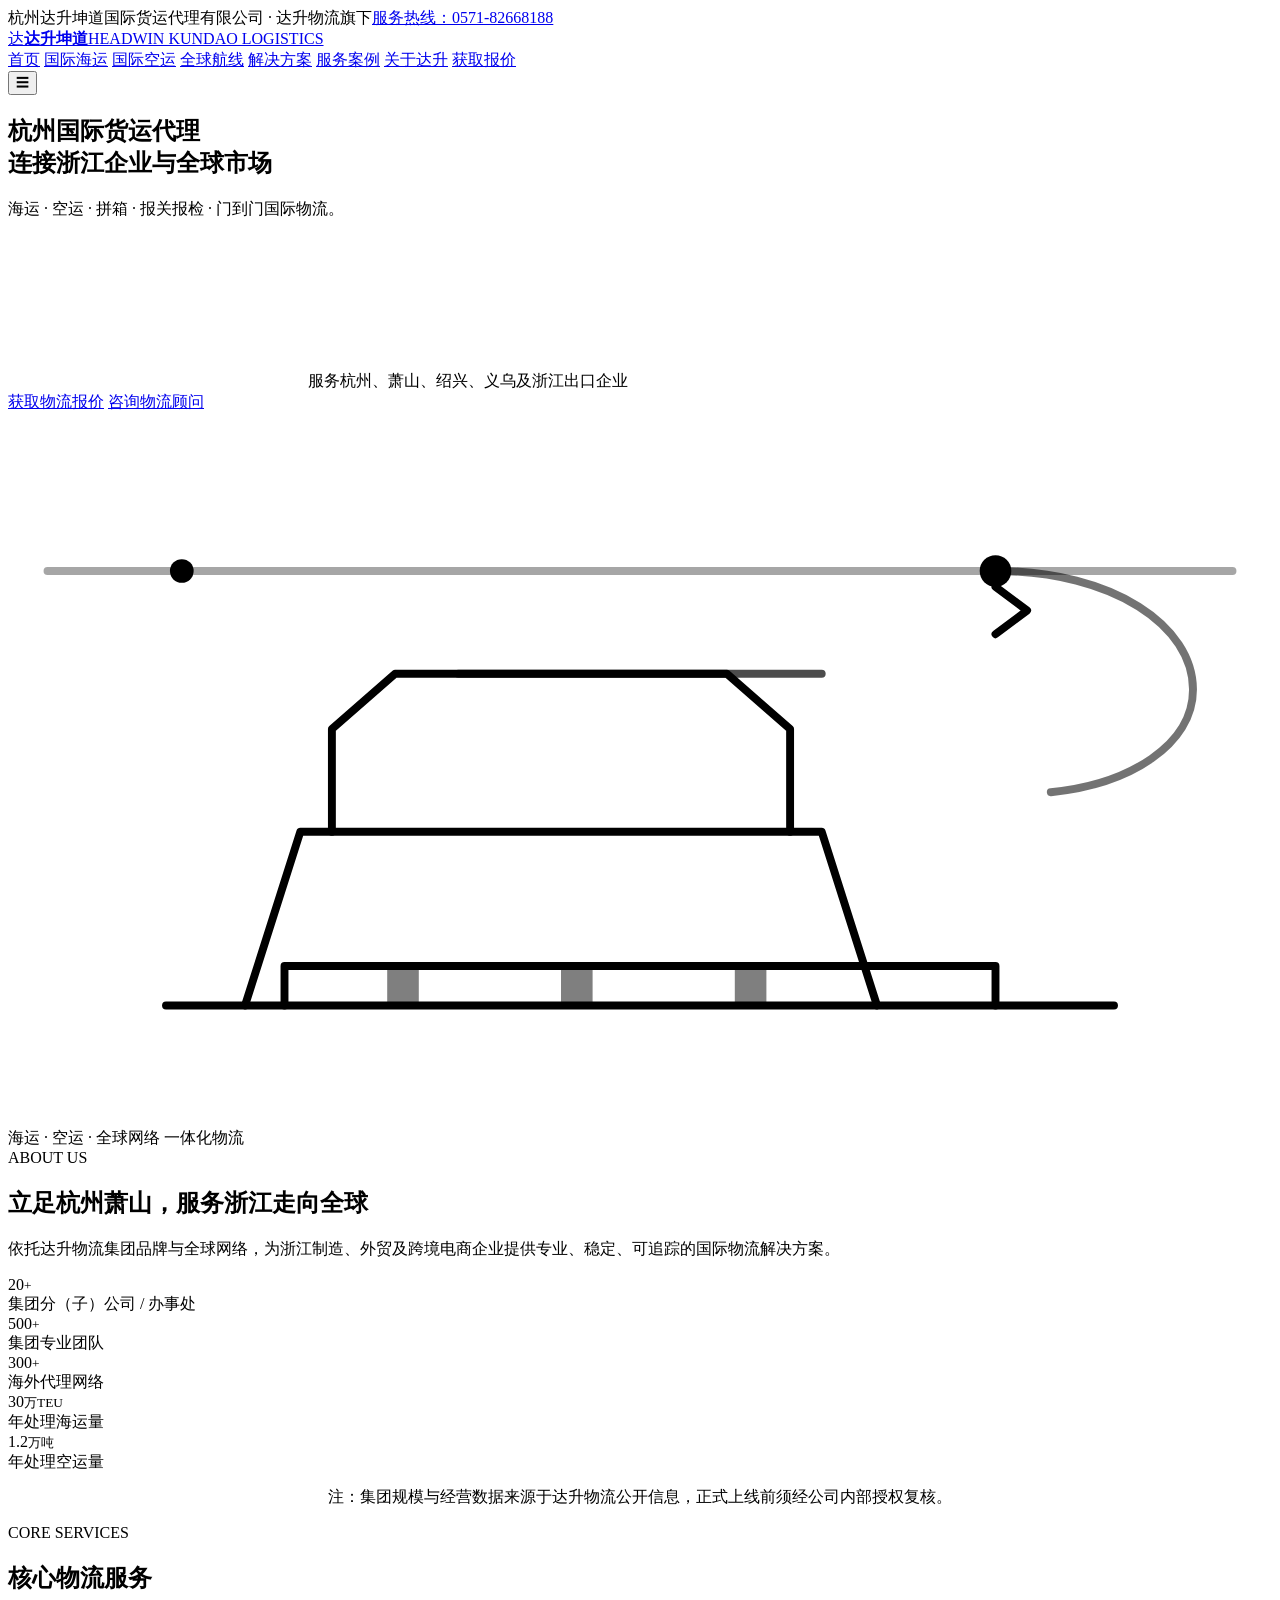
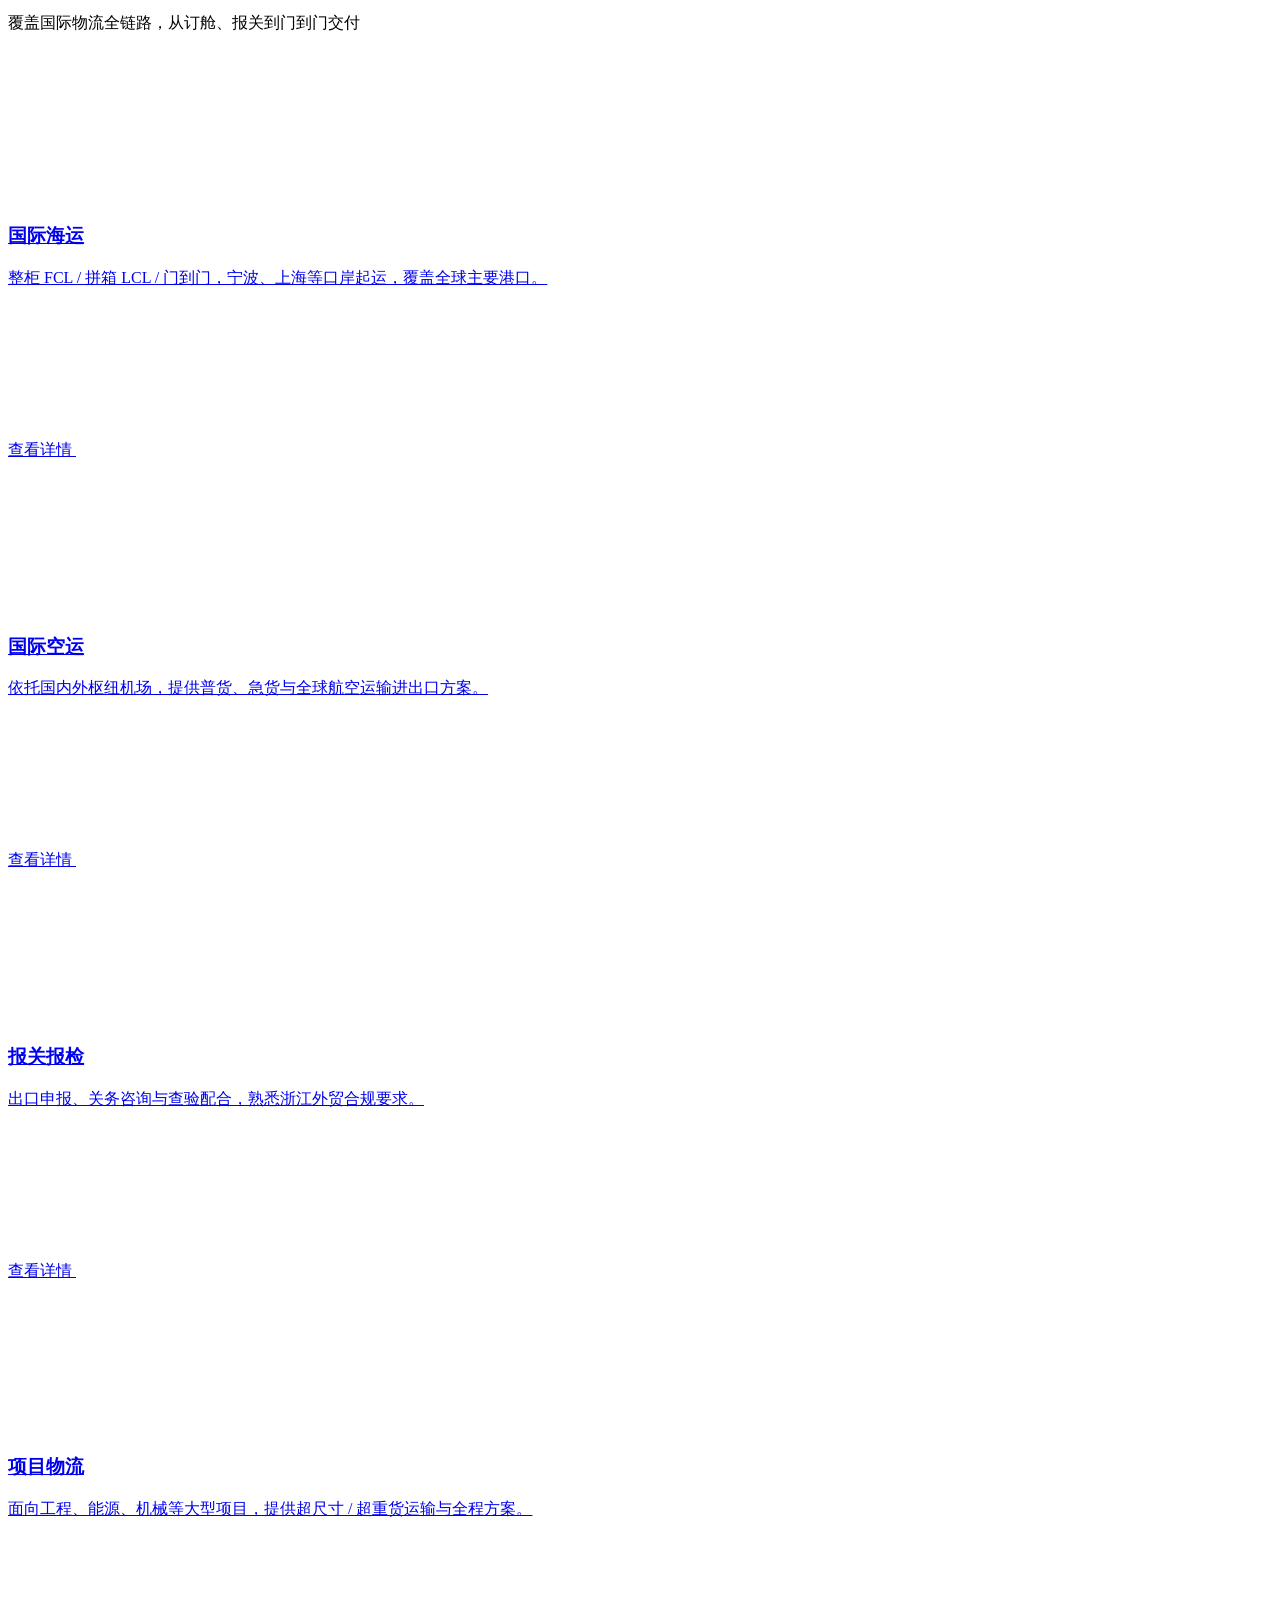
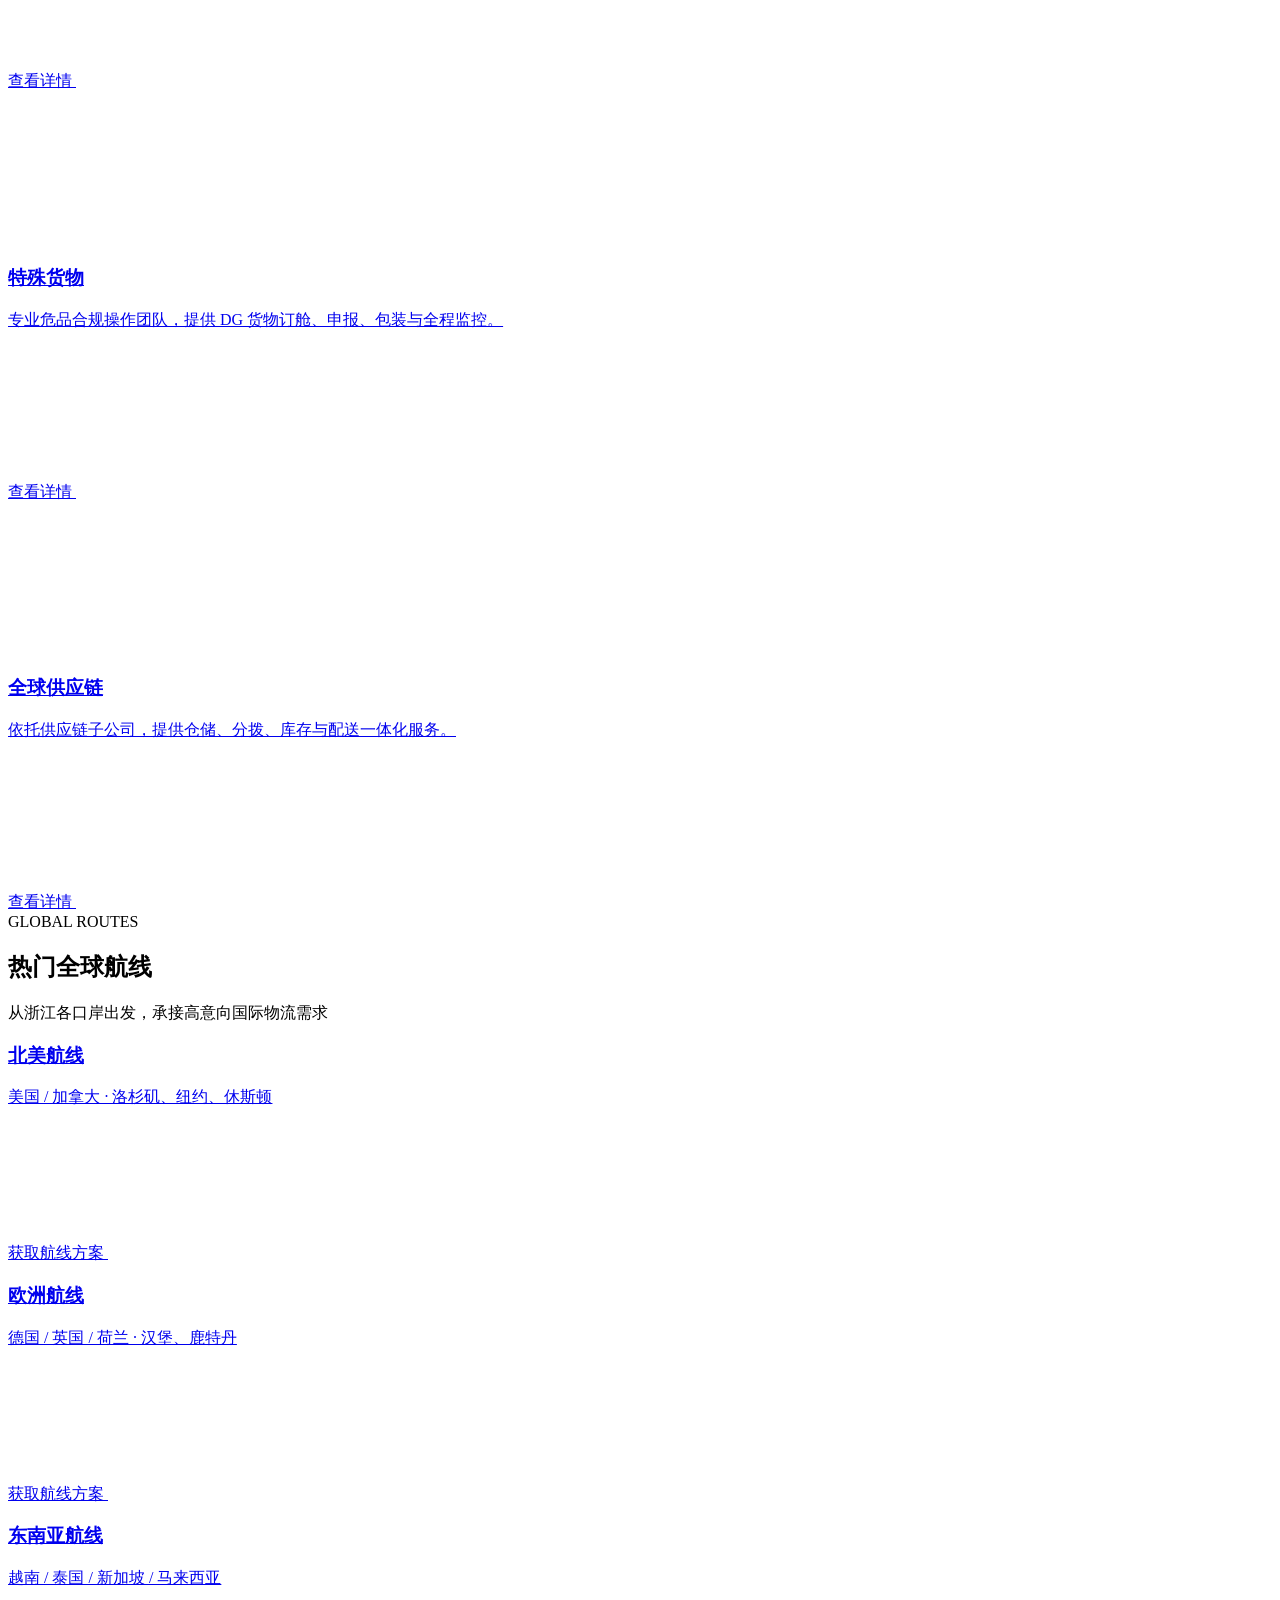
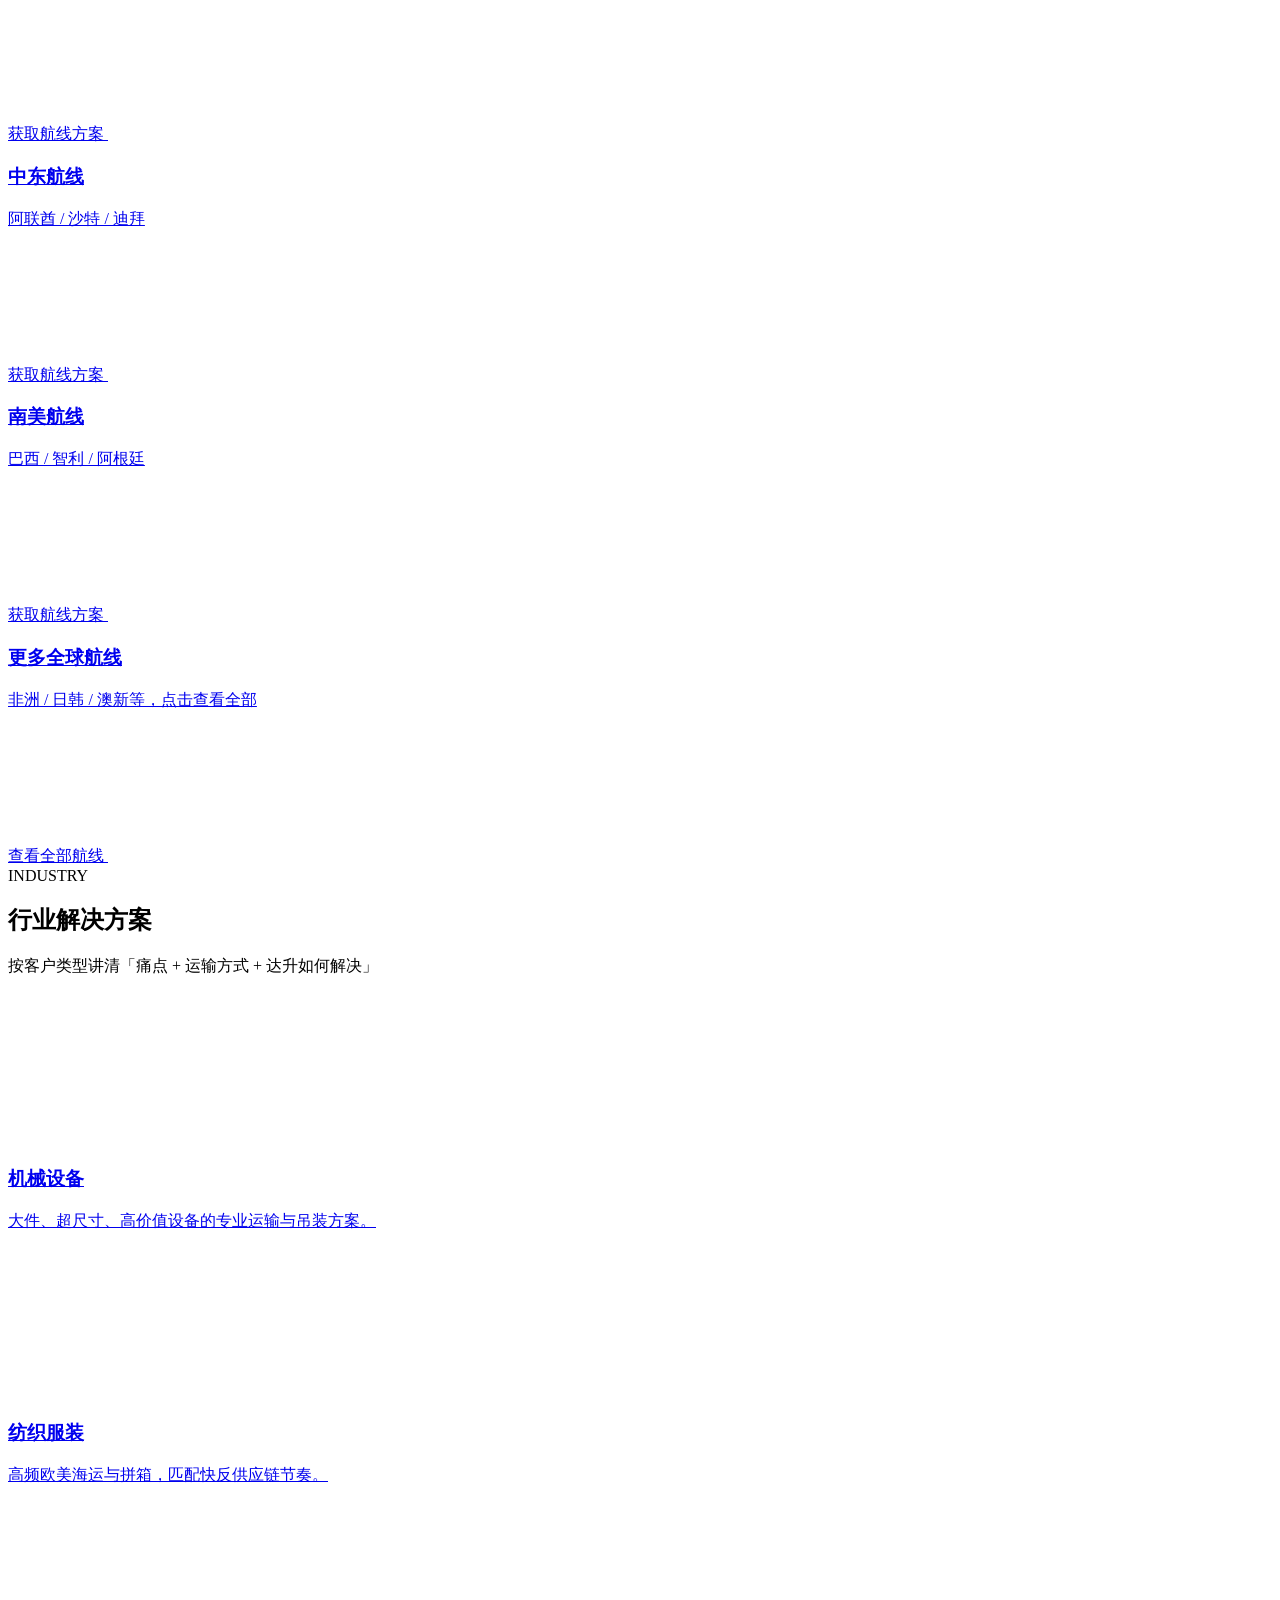
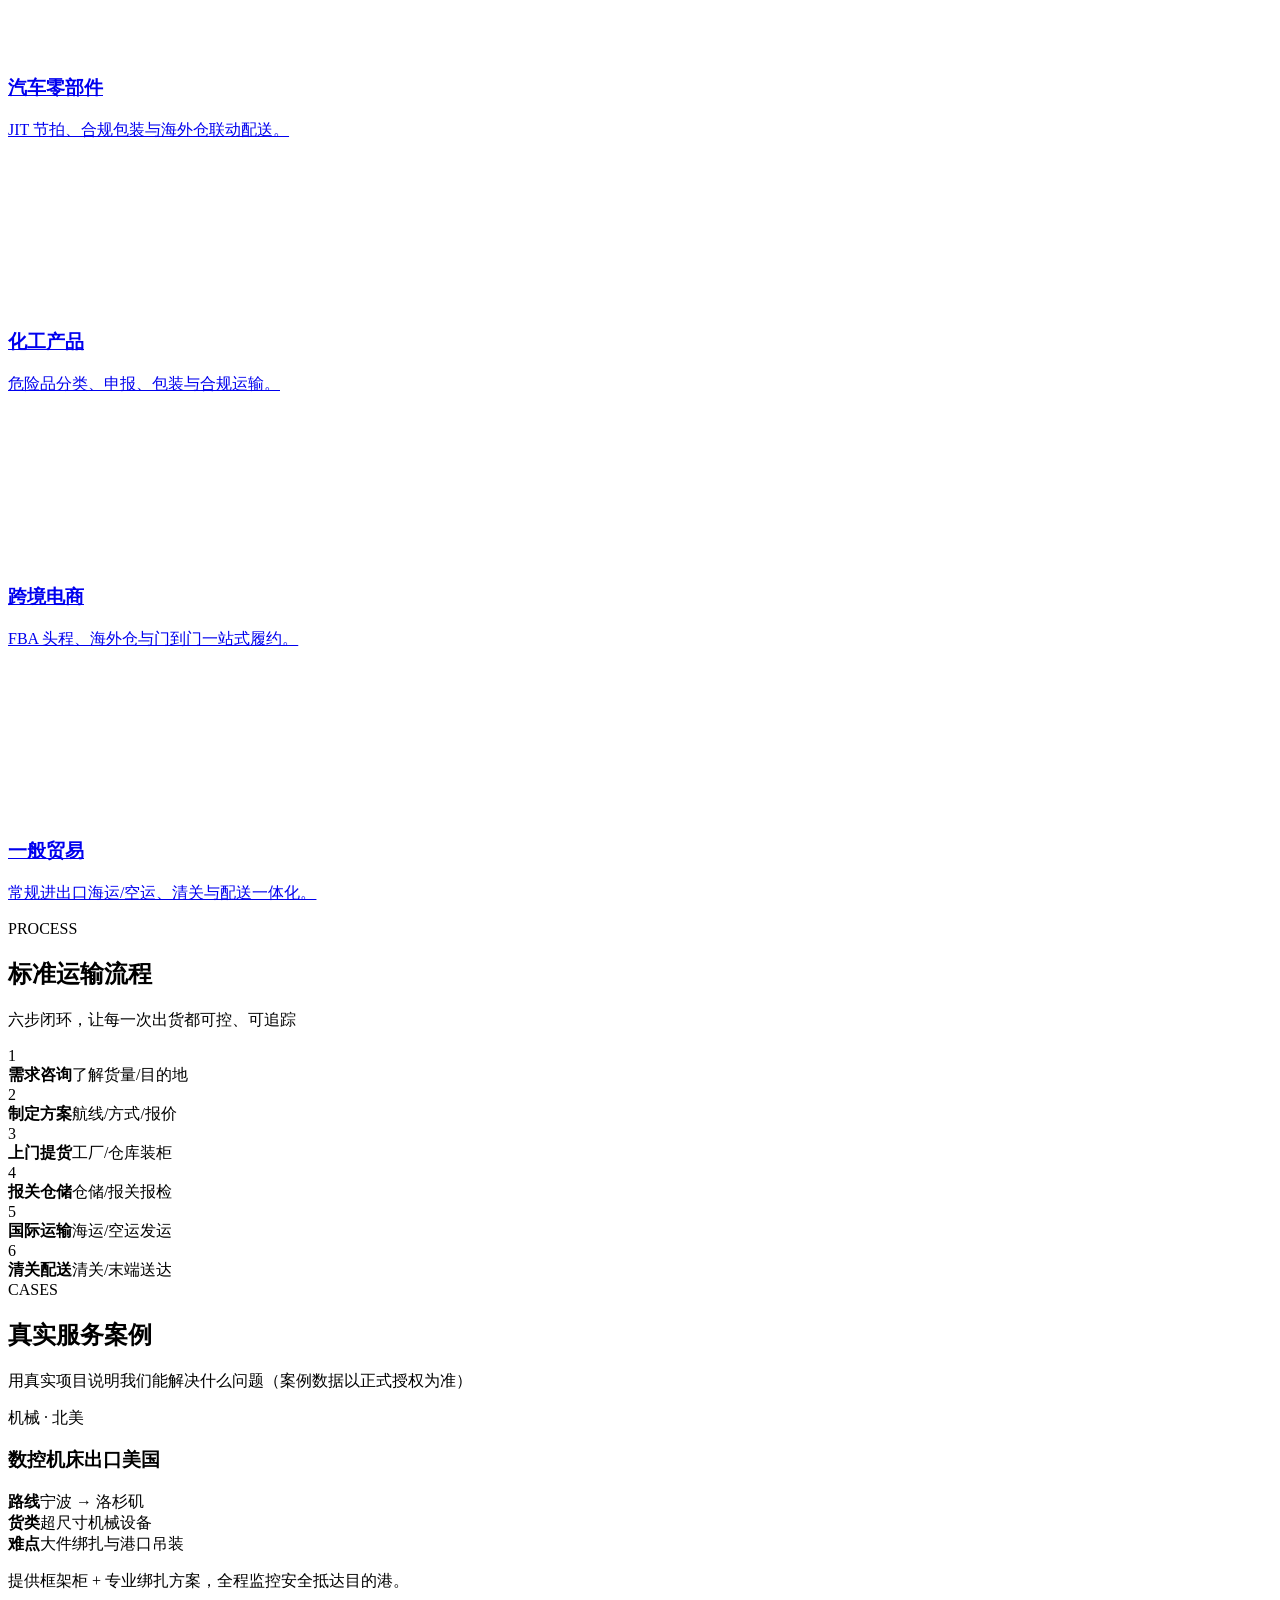
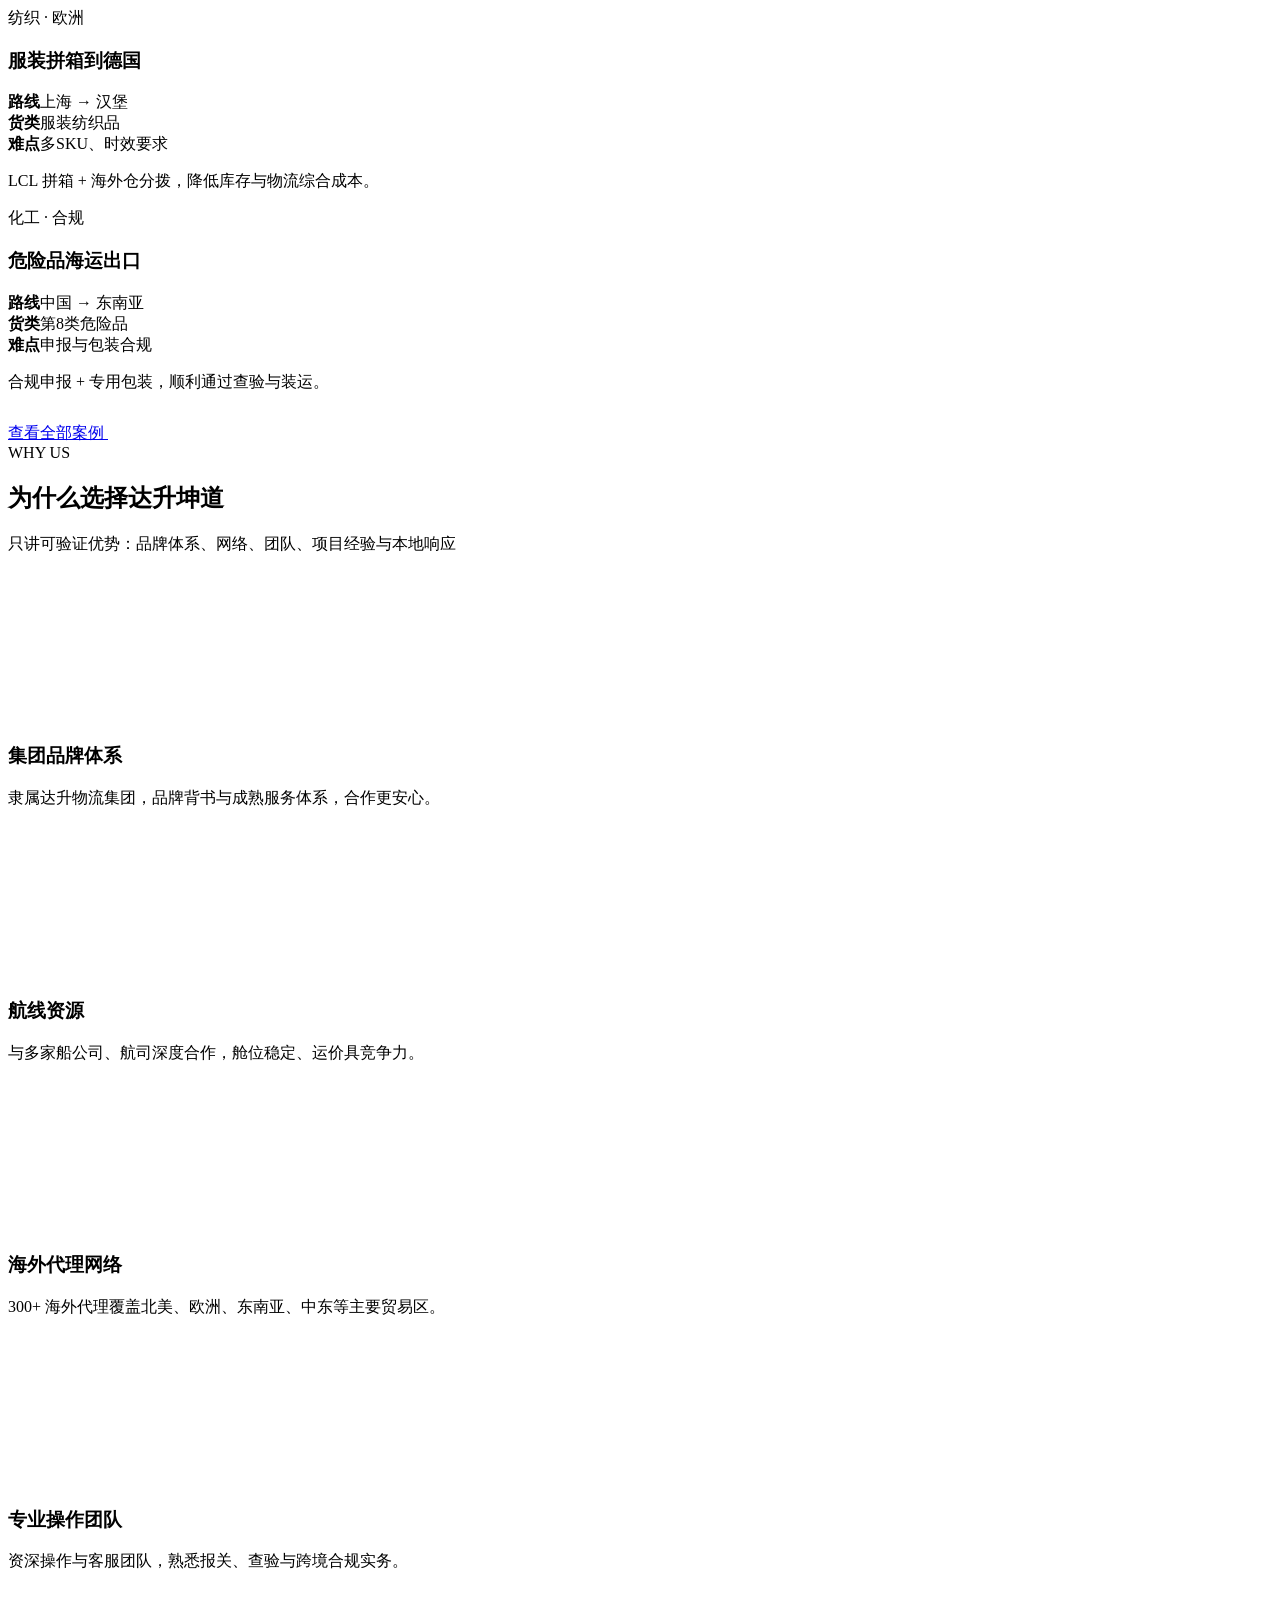
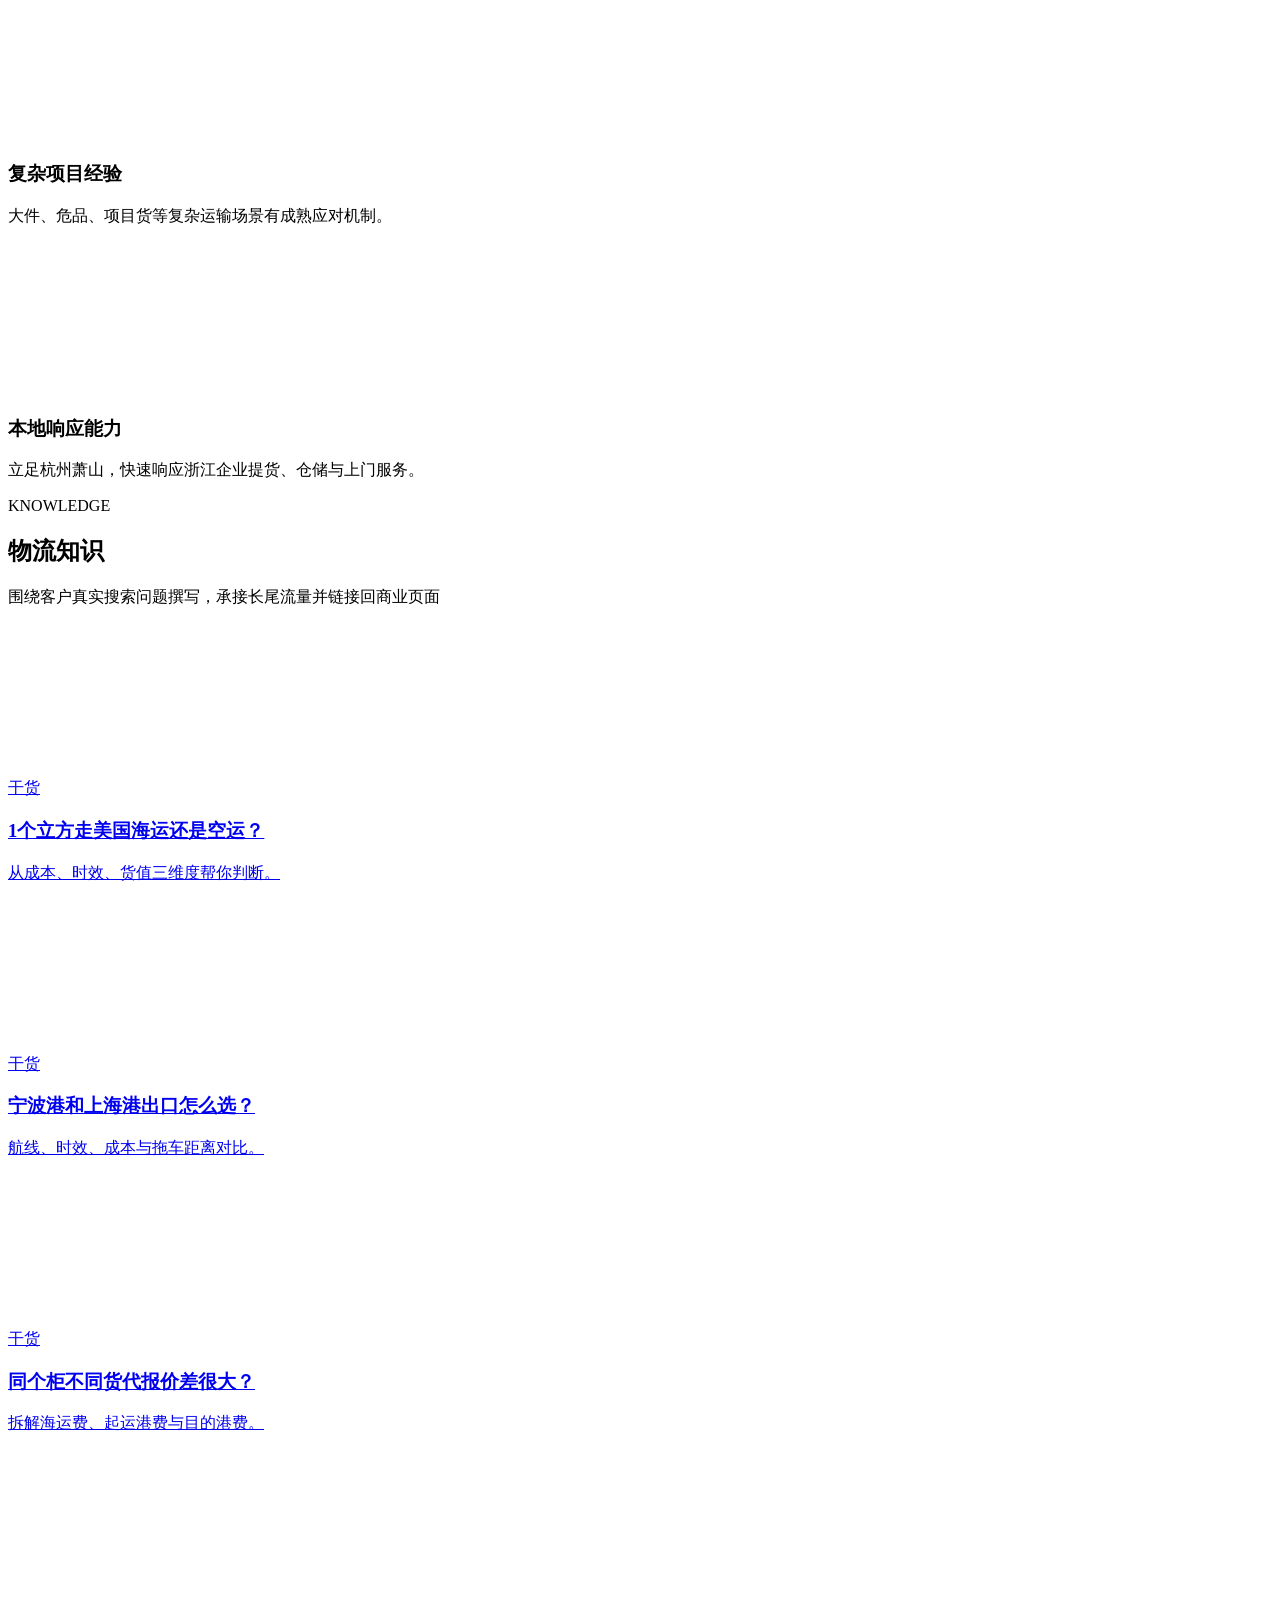
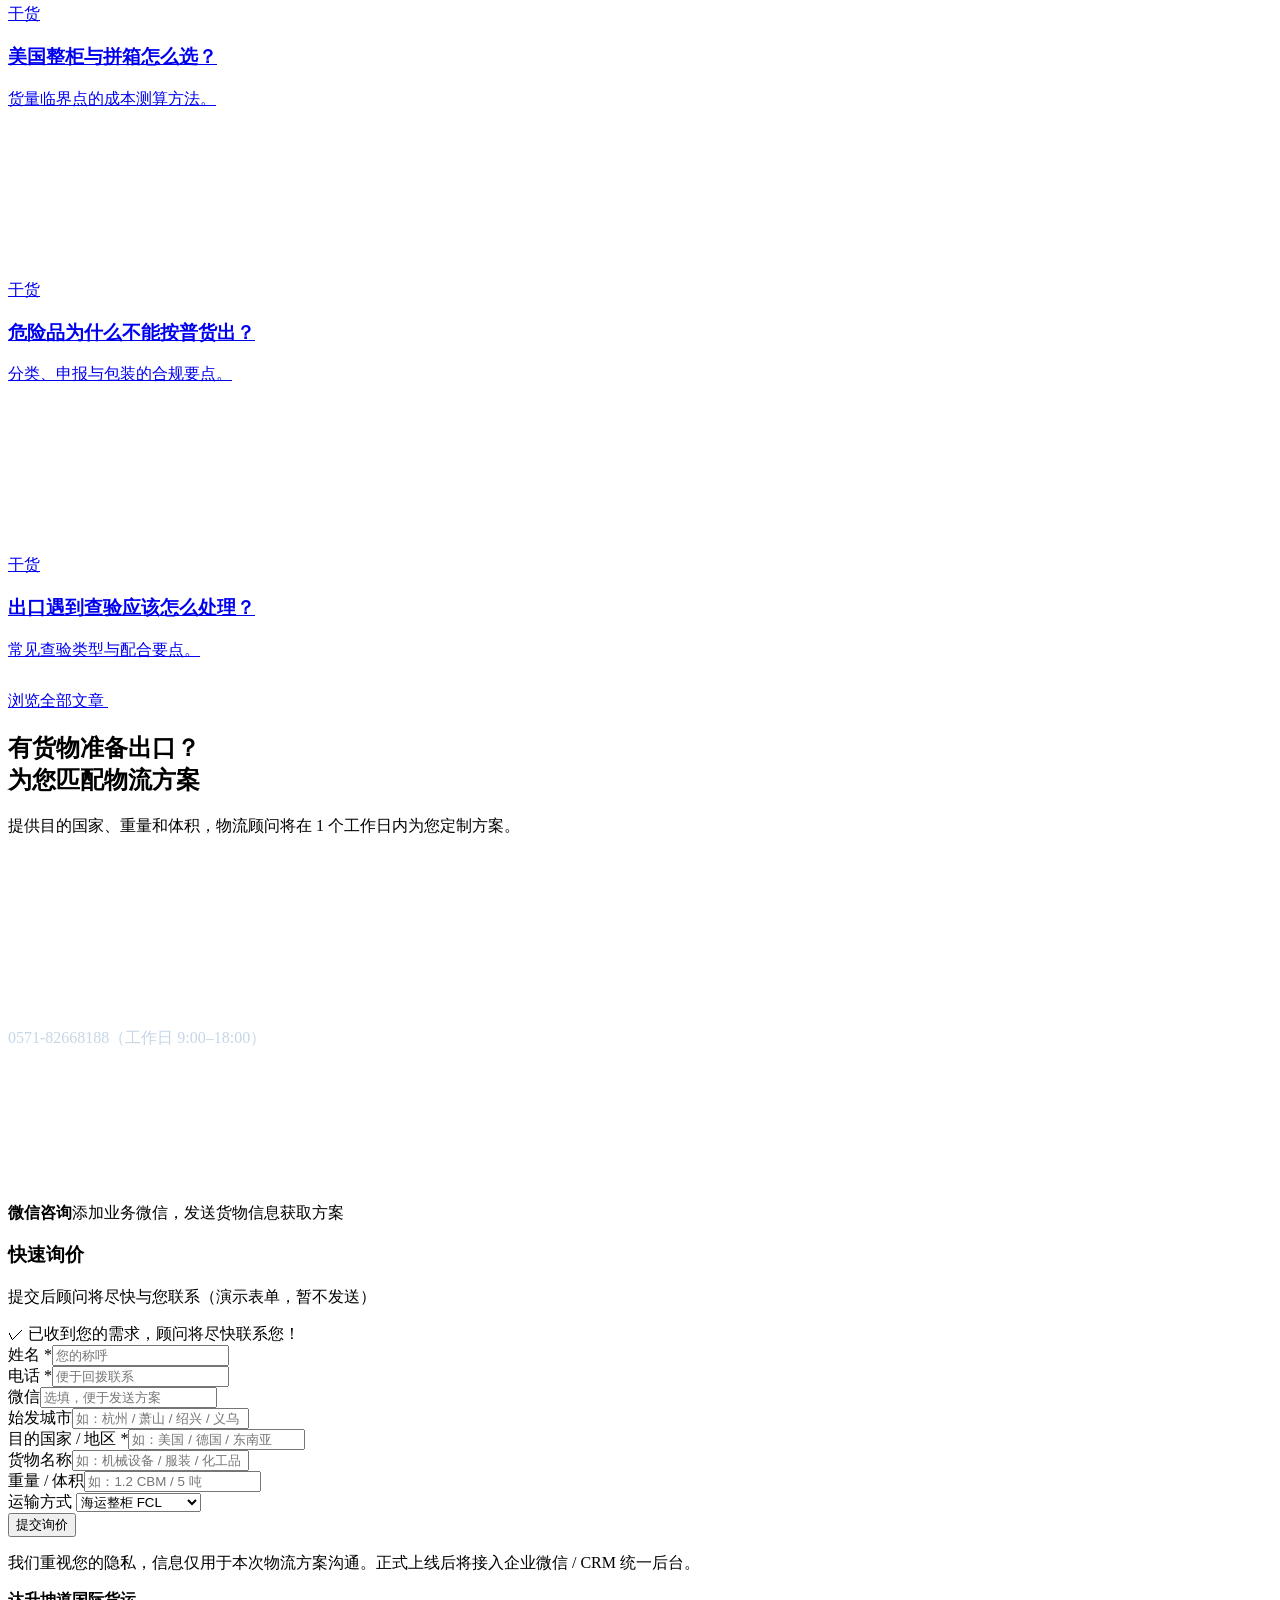
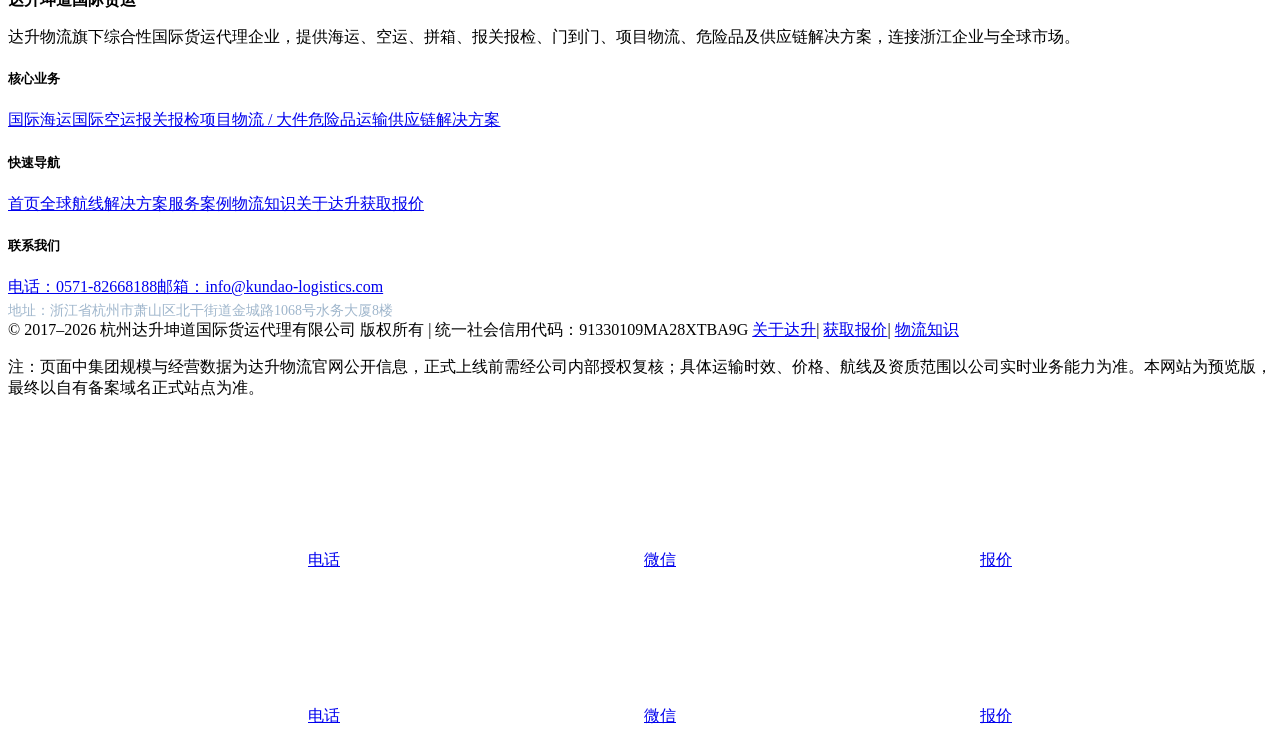
==== index.html @ 9d9f37cf "部署达升坤道国际货运官网静态站点 (/index.html)" ====
<!DOCTYPE html>
<html lang="zh-CN">
<head>
<meta charset="UTF-8">
<meta name="viewport" content="width=device-width, initial-scale=1.0">
<title>杭州国际货运代理 | 达升坤道 · 海运/空运/拼箱/报关/门到门</title>
<meta name="description" content="杭州达升坤道国际货运代理有限公司（达升物流旗下）提供国际海运、国际空运、拼箱、报关报检、门到门、项目物流、危险品及全球供应链解决方案，立足杭州萧山，服务浙江制造、外贸与跨境电商企业连接全球市场。">
<meta name="keywords" content="杭州国际货运代理,杭州国际海运,杭州国际空运,萧山货代,绍兴国际物流,义乌货代,杭州海运拼箱,杭州到美国海运,杭州门到门国际物流,杭州报关报检">
<meta name="author" content="杭州达升坤道国际货运代理有限公司">
<link rel="canonical" href="https://tydianshang.github.io/daskundao-website/">
<meta property="og:title" content="杭州国际货运代理 | 达升坤道 · 连接浙江企业与全球市场">
<meta property="og:type" content="website">
<meta property="og:url" content="https://tydianshang.github.io/daskundao-website/">
<meta property="og:description" content="国际海运、空运、拼箱、报关报检、门到门、项目物流与危险品运输等一站式国际物流解决方案。">
<link rel="stylesheet" href="css/style.css">
<script type="application/ld+json">
{
  "@context":"https://schema.org",
  "@type":"Organization",
  "name":"杭州达升坤道国际货运代理有限公司",
  "alternateName":"Headwin Kundao Logistics (Hangzhou) Co., Ltd.",
  "url":"https://tydianshang.github.io/daskundao-website/",
  "address":{"@type":"PostalAddress","streetAddress":"浙江省杭州市萧山区北干街道金城路1068号水务大厦8楼","addressLocality":"杭州","addressRegion":"浙江省","addressCountry":"CN"},
  "foundingDate":"2017-09-08",
  "taxID":"91330109MA28XTBA9G",
  "telephone":"+86-571-82668188",
  "contactPoint":{"@type":"ContactPoint","telephone":"+86-571-82668188","contactType":"sales","areaServed":"CN"}
}
</script>
</head>
<body>

<div class="topbar"><div class="container"><span>杭州达升坤道国际货运代理有限公司 · 达升物流旗下</span><span><a href="tel:0571-82668188">服务热线：0571-82668188</a></span></div></div>

<header class="nav">
  <div class="container">
    <a class="logo" href="index.html"><span class="mark">达</span><span class="txt"><b>达升坤道</b><span>HEADWIN KUNDAO LOGISTICS</span></span></a>
    <nav class="menu" id="menu">
      <a href="index.html" class="active">首页</a>
      <a href="sea.html">国际海运</a>
      <a href="air.html">国际空运</a>
      <a href="routes.html">全球航线</a>
      <a href="industries.html">解决方案</a>
      <a href="cases.html">服务案例</a>
      <a href="about.html">关于达升</a>
      <a href="contact.html" class="btn btn-primary">获取报价</a>
    </nav>
    <button class="nav-toggle" id="navToggle" aria-label="菜单">☰</button>
  </div>
</header>

<!-- 02 Hero -->
<section class="hero">
  <div class="container">
    <div>
      <h1>杭州国际货运代理<br><span class="hl">连接浙江企业与全球市场</span></h1>
      <p class="sub">海运 · 空运 · 拼箱 · 报关报检 · 门到门国际物流。</p>
      <div class="region"><svg class="ico"><use href="assets/icons.svg#ic-location"></use></svg>服务杭州、萧山、绍兴、义乌及浙江出口企业</div>
      <div class="cta">
        <a href="contact.html" class="btn btn-primary">获取物流报价</a>
        <a href="contact.html" class="btn btn-ghost-w">咨询物流顾问</a>
      </div>
    </div>
    <div class="hero-art" aria-hidden="true">
      <svg viewBox="0 0 320 180" fill="none" stroke="currentColor" stroke-width="2" stroke-linecap="round" stroke-linejoin="round">
        <path d="M10 40h300" opacity=".35"/>
        <path d="M40 150h240" />
        <path d="M60 150l14-44h132l14 44" />
        <path d="M82 106v-26l16-14h84l16 14v26" />
        <path d="M114 66h92" opacity=".7"/>
        <path d="M70 150v-10h180v10" />
        <path d="M96 140h8v10h-8z M140 140h8v10h-8z M184 140h8v10h-8z" fill="currentColor" stroke="none" opacity=".5"/>
        <path d="M250 40c30 0 50 14 50 30 0 14-16 24-36 26" opacity=".55"/>
        <path d="M250 44l8 6 -8 6" />
        <circle cx="44" cy="40" r="3" fill="currentColor" stroke="none"/>
        <circle cx="250" cy="40" r="4" fill="currentColor" stroke="none"/>
      </svg>
      <div class="cap">海运 · 空运 · 全球网络 一体化物流</div>
    </div>
  </div>
</section>

<!-- 03 企业实力 -->
<section>
  <div class="container">
    <div class="sec-head"><span class="tag">ABOUT US</span><h2>立足杭州萧山，服务浙江走向全球</h2><p>依托达升物流集团品牌与全球网络，为浙江制造、外贸及跨境电商企业提供专业、稳定、可追踪的国际物流解决方案。</p></div>
    <div class="stats">
      <div class="item"><div class="num">20<small>+</small></div><div class="lbl">集团分（子）公司 / 办事处</div></div>
      <div class="item"><div class="num">500<small>+</small></div><div class="lbl">集团专业团队</div></div>
      <div class="item"><div class="num">300<small>+</small></div><div class="lbl">海外代理网络</div></div>
      <div class="item"><div class="num">30<small>万TEU</small></div><div class="lbl">年处理海运量</div></div>
      <div class="item"><div class="num">1.2<small>万吨</small></div><div class="lbl">年处理空运量</div></div>
    </div>
    <p class="disclaimer" style="text-align:center;margin-top:14px">注：集团规模与经营数据来源于达升物流公开信息，正式上线前须经公司内部授权复核。</p>
  </div>
</section>

<!-- 04 核心物流服务（6项） -->
<section style="background:var(--c-bg)">
  <div class="container">
    <div class="sec-head"><span class="tag">CORE SERVICES</span><h2>核心物流服务</h2><p>覆盖国际物流全链路，从订舱、报关到门到门交付</p></div>
    <div class="grid cols-3">
      <a class="card" href="sea.html"><div class="ic"><svg class="ico"><use href="assets/icons.svg#ic-ocean"></use></svg></div><h3>国际海运</h3><p>整柜 FCL / 拼箱 LCL / 门到门，宁波、上海等口岸起运，覆盖全球主要港口。</p><span class="more">查看详情 <svg class="ico"><use href="assets/icons.svg#ic-arrow"></use></svg></span></a>
      <a class="card" href="air.html"><div class="ic"><svg class="ico"><use href="assets/icons.svg#ic-air"></use></svg></div><h3>国际空运</h3><p>依托国内外枢纽机场，提供普货、急货与全球航空运输进出口方案。</p><span class="more">查看详情 <svg class="ico"><use href="assets/icons.svg#ic-arrow"></use></svg></span></a>
      <a class="card" href="sea.html#customs"><div class="ic"><svg class="ico"><use href="assets/icons.svg#ic-customs"></use></svg></div><h3>报关报检</h3><p>出口申报、关务咨询与查验配合，熟悉浙江外贸合规要求。</p><span class="more">查看详情 <svg class="ico"><use href="assets/icons.svg#ic-arrow"></use></svg></span></a>
      <a class="card" href="sea.html#project"><div class="ic"><svg class="ico"><use href="assets/icons.svg#ic-project"></use></svg></div><h3>项目物流</h3><p>面向工程、能源、机械等大型项目，提供超尺寸 / 超重货运输与全程方案。</p><span class="more">查看详情 <svg class="ico"><use href="assets/icons.svg#ic-arrow"></use></svg></span></a>
      <a class="card" href="sea.html#dg"><div class="ic"><svg class="ico"><use href="assets/icons.svg#ic-hazard"></use></svg></div><h3>特殊货物</h3><p>专业危品合规操作团队，提供 DG 货物订舱、申报、包装与全程监控。</p><span class="more">查看详情 <svg class="ico"><use href="assets/icons.svg#ic-arrow"></use></svg></span></a>
      <a class="card" href="about.html#supply"><div class="ic"><svg class="ico"><use href="assets/icons.svg#ic-supply"></use></svg></div><h3>全球供应链</h3><p>依托供应链子公司，提供仓储、分拨、库存与配送一体化服务。</p><span class="more">查看详情 <svg class="ico"><use href="assets/icons.svg#ic-arrow"></use></svg></span></a>
    </div>
  </div>
</section>

<!-- 05 热门航线 -->
<section>
  <div class="container">
    <div class="sec-head"><span class="tag">GLOBAL ROUTES</span><h2>热门全球航线</h2><p>从浙江各口岸出发，承接高意向国际物流需求</p></div>
    <div class="grid cols-3">
      <a class="route-card" href="routes.html#na"><h3>北美航线</h3><div class="meta">美国 / 加拿大 · 洛杉矶、纽约、休斯顿</div><span class="more">获取航线方案 <svg class="ico"><use href="assets/icons.svg#ic-arrow"></use></svg></span></a>
      <a class="route-card" href="routes.html#eu"><h3>欧洲航线</h3><div class="meta">德国 / 英国 / 荷兰 · 汉堡、鹿特丹</div><span class="more">获取航线方案 <svg class="ico"><use href="assets/icons.svg#ic-arrow"></use></svg></span></a>
      <a class="route-card" href="routes.html#sea"><h3>东南亚航线</h3><div class="meta">越南 / 泰国 / 新加坡 / 马来西亚</div><span class="more">获取航线方案 <svg class="ico"><use href="assets/icons.svg#ic-arrow"></use></svg></span></a>
      <a class="route-card" href="routes.html#me"><h3>中东航线</h3><div class="meta">阿联酋 / 沙特 / 迪拜</div><span class="more">获取航线方案 <svg class="ico"><use href="assets/icons.svg#ic-arrow"></use></svg></span></a>
      <a class="route-card" href="routes.html"><h3>南美航线</h3><div class="meta">巴西 / 智利 / 阿根廷</div><span class="more">获取航线方案 <svg class="ico"><use href="assets/icons.svg#ic-arrow"></use></svg></span></a>
      <a class="route-card" href="routes.html"><h3>更多全球航线</h3><div class="meta">非洲 / 日韩 / 澳新等，点击查看全部</div><span class="more">查看全部航线 <svg class="ico"><use href="assets/icons.svg#ic-arrow"></use></svg></span></a>
    </div>
  </div>
</section>

<!-- 06 行业解决方案 -->
<section style="background:var(--c-bg)">
  <div class="container">
    <div class="sec-head"><span class="tag">INDUSTRY</span><h2>行业解决方案</h2><p>按客户类型讲清「痛点 + 运输方式 + 达升如何解决」</p></div>
    <div class="grid cols-3">
      <a class="ind-card" href="industries.html#machinery"><div class="ic"><svg class="ico"><use href="assets/icons.svg#ic-machinery"></use></svg></div><h3>机械设备</h3><p>大件、超尺寸、高价值设备的专业运输与吊装方案。</p></a>
      <a class="ind-card" href="industries.html#textile"><div class="ic"><svg class="ico"><use href="assets/icons.svg#ic-textile"></use></svg></div><h3>纺织服装</h3><p>高频欧美海运与拼箱，匹配快反供应链节奏。</p></a>
      <a class="ind-card" href="industries.html#auto"><div class="ic"><svg class="ico"><use href="assets/icons.svg#ic-auto"></use></svg></div><h3>汽车零部件</h3><p>JIT 节拍、合规包装与海外仓联动配送。</p></a>
      <a class="ind-card" href="industries.html#chem"><div class="ic"><svg class="ico"><use href="assets/icons.svg#ic-chem"></use></svg></div><h3>化工产品</h3><p>危险品分类、申报、包装与合规运输。</p></a>
      <a class="ind-card" href="industries.html#cross"><div class="ic"><svg class="ico"><use href="assets/icons.svg#ic-crossborder"></use></svg></div><h3>跨境电商</h3><p>FBA 头程、海外仓与门到门一站式履约。</p></a>
      <a class="ind-card" href="industries.html#trade"><div class="ic"><svg class="ico"><use href="assets/icons.svg#ic-trade"></use></svg></div><h3>一般贸易</h3><p>常规进出口海运/空运、清关与配送一体化。</p></a>
    </div>
  </div>
</section>

<!-- 07 运输流程（6步） -->
<section>
  <div class="container">
    <div class="sec-head"><span class="tag">PROCESS</span><h2>标准运输流程</h2><p>六步闭环，让每一次出货都可控、可追踪</p></div>
    <div class="flow">
      <div class="step"><div class="n">1</div><b>需求咨询</b><span>了解货量/目的地</span></div>
      <div class="step"><div class="n">2</div><b>制定方案</b><span>航线/方式/报价</span></div>
      <div class="step"><div class="n">3</div><b>上门提货</b><span>工厂/仓库装柜</span></div>
      <div class="step"><div class="n">4</div><b>报关仓储</b><span>仓储/报关报检</span></div>
      <div class="step"><div class="n">5</div><b>国际运输</b><span>海运/空运发运</span></div>
      <div class="step"><div class="n">6</div><b>清关配送</b><span>清关/末端送达</span></div>
    </div>
  </div>
</section>

<!-- 08 真实案例 -->
<section style="background:var(--c-bg)">
  <div class="container">
    <div class="sec-head"><span class="tag">CASES</span><h2>真实服务案例</h2><p>用真实项目说明我们能解决什么问题（案例数据以正式授权为准）</p></div>
    <div class="grid cols-3">
      <div class="case-card"><div class="top"><span class="tag">机械 · 北美</span><h3>数控机床出口美国</h3></div><div class="body"><div class="row"><b>路线</b><span>宁波 → 洛杉矶</span></div><div class="row"><b>货类</b><span>超尺寸机械设备</span></div><div class="row"><b>难点</b><span>大件绑扎与港口吊装</span></div><p class="desc">提供框架柜 + 专业绑扎方案，全程监控安全抵达目的港。</p></div></div>
      <div class="case-card"><div class="top"><span class="tag">纺织 · 欧洲</span><h3>服装拼箱到德国</h3></div><div class="body"><div class="row"><b>路线</b><span>上海 → 汉堡</span></div><div class="row"><b>货类</b><span>服装纺织品</span></div><div class="row"><b>难点</b><span>多SKU、时效要求</span></div><p class="desc">LCL 拼箱 + 海外仓分拨，降低库存与物流综合成本。</p></div></div>
      <div class="case-card"><div class="top"><span class="tag">化工 · 合规</span><h3>危险品海运出口</h3></div><div class="body"><div class="row"><b>路线</b><span>中国 → 东南亚</span></div><div class="row"><b>货类</b><span>第8类危险品</span></div><div class="row"><b>难点</b><span>申报与包装合规</span></div><p class="desc">合规申报 + 专用包装，顺利通过查验与装运。</p></div></div>
    </div>
    <div class="center" style="margin-top:30px"><a href="cases.html" class="btn btn-ghost">查看全部案例 <svg class="ico" style="width:16px;height:16px;vertical-align:-3px"><use href="assets/icons.svg#ic-arrow"></use></svg></a></div>
  </div>
</section>

<!-- 09 为什么选择达升 -->
<section>
  <div class="container">
    <div class="sec-head"><span class="tag">WHY US</span><h2>为什么选择达升坤道</h2><p>只讲可验证优势：品牌体系、网络、团队、项目经验与本地响应</p></div>
    <div class="grid cols-3">
      <div class="card"><div class="ic"><svg class="ico"><use href="assets/icons.svg#ic-global"></use></svg></div><h3>集团品牌体系</h3><p>隶属达升物流集团，品牌背书与成熟服务体系，合作更安心。</p></div>
      <div class="card"><div class="ic"><svg class="ico"><use href="assets/icons.svg#ic-route"></use></svg></div><h3>航线资源</h3><p>与多家船公司、航司深度合作，舱位稳定、运价具竞争力。</p></div>
      <div class="card"><div class="ic"><svg class="ico"><use href="assets/icons.svg#ic-supply"></use></svg></div><h3>海外代理网络</h3><p>300+ 海外代理覆盖北美、欧洲、东南亚、中东等主要贸易区。</p></div>
      <div class="card"><div class="ic"><svg class="ico"><use href="assets/icons.svg#ic-team"></use></svg></div><h3>专业操作团队</h3><p>资深操作与客服团队，熟悉报关、查验与跨境合规实务。</p></div>
      <div class="card"><div class="ic"><svg class="ico"><use href="assets/icons.svg#ic-project"></use></svg></div><h3>复杂项目经验</h3><p>大件、危品、项目货等复杂运输场景有成熟应对机制。</p></div>
      <div class="card"><div class="ic"><svg class="ico"><use href="assets/icons.svg#ic-location"></use></svg></div><h3>本地响应能力</h3><p>立足杭州萧山，快速响应浙江企业提货、仓储与上门服务。</p></div>
    </div>
  </div>
</section>

<!-- 10 物流知识 -->
<section style="background:var(--c-bg)">
  <div class="container">
    <div class="sec-head"><span class="tag">KNOWLEDGE</span><h2>物流知识</h2><p>围绕客户真实搜索问题撰写，承接长尾流量并链接回商业页面</p></div>
    <div class="grid cols-3">
      <a class="post" href="knowledge.html#q1"><div class="thumb"><svg class="ico"><use href="assets/icons.svg#ic-ocean"></use></svg></div><div class="body"><span class="date">干货</span><h3>1个立方走美国海运还是空运？</h3><p>从成本、时效、货值三维度帮你判断。</p></div></a>
      <a class="post" href="knowledge.html#q2"><div class="thumb"><svg class="ico"><use href="assets/icons.svg#ic-route"></use></svg></div><div class="body"><span class="date">干货</span><h3>宁波港和上海港出口怎么选？</h3><p>航线、时效、成本与拖车距离对比。</p></div></a>
      <a class="post" href="knowledge.html#q3"><div class="thumb"><svg class="ico"><use href="assets/icons.svg#ic-trade"></use></svg></div><div class="body"><span class="date">干货</span><h3>同个柜不同货代报价差很大？</h3><p>拆解海运费、起运港费与目的港费。</p></div></a>
      <a class="post" href="knowledge.html#q4"><div class="thumb"><svg class="ico"><use href="assets/icons.svg#ic-project"></use></svg></div><div class="body"><span class="date">干货</span><h3>美国整柜与拼箱怎么选？</h3><p>货量临界点的成本测算方法。</p></div></a>
      <a class="post" href="knowledge.html#q5"><div class="thumb"><svg class="ico"><use href="assets/icons.svg#ic-hazard"></use></svg></div><div class="body"><span class="date">干货</span><h3>危险品为什么不能按普货出？</h3><p>分类、申报与包装的合规要点。</p></div></a>
      <a class="post" href="knowledge.html#q6"><div class="thumb"><svg class="ico"><use href="assets/icons.svg#ic-customs"></use></svg></div><div class="body"><span class="date">干货</span><h3>出口遇到查验应该怎么处理？</h3><p>常见查验类型与配合要点。</p></div></a>
    </div>
    <div class="center" style="margin-top:30px"><a href="knowledge.html" class="btn btn-ghost">浏览全部文章 <svg class="ico" style="width:16px;height:16px;vertical-align:-3px"><use href="assets/icons.svg#ic-arrow"></use></svg></a></div>
  </div>
</section>

<!-- 11 强CTA -->
<section class="cta-band">
  <div class="container">
    <div class="cta-aside">
      <h2>有货物准备出口？<br>为您匹配物流方案</h2>
      <p>提供目的国家、重量和体积，物流顾问将在 1 个工作日内为您定制方案。</p>
      <div class="feature"><span class="dot"><svg class="ico"><use href="assets/icons.svg#ic-phone"></use></svg></span><div><b style="color:#fff">电话咨询</b><br><span style="color:#c5d6e6">0571-82668188（工作日 9:00–18:00）</span></div></div>
      <div class="wx-box"><svg class="ico"><use href="assets/icons.svg#ic-wechat"></use></svg><div><b>微信咨询</b><span>添加业务微信，发送货物信息获取方案</span></div></div>
    </div>
    <div class="form-box">
      <h3>快速询价</h3>
      <p class="sub">提交后顾问将尽快与您联系（演示表单，暂不发送）</p>
      <div class="form-ok" id="formOk">✓ 已收到您的需求，顾问将尽快联系您！</div>
      <form onsubmit="event.preventDefault();document.getElementById('formOk').style.display='block';this.reset();">
        <div class="field"><label>姓名 *</label><input type="text" placeholder="您的称呼" required></div>
        <div class="field"><label>电话 *</label><input type="text" placeholder="便于回拨联系" required></div>
        <div class="field"><label>微信</label><input type="text" placeholder="选填，便于发送方案"></div>
        <div class="field"><label>始发城市</label><input type="text" placeholder="如：杭州 / 萧山 / 绍兴 / 义乌"></div>
        <div class="field"><label>目的国家 / 地区 *</label><input type="text" placeholder="如：美国 / 德国 / 东南亚" required></div>
        <div class="field"><label>货物名称</label><input type="text" placeholder="如：机械设备 / 服装 / 化工品"></div>
        <div class="field"><label>重量 / 体积</label><input type="text" placeholder="如：1.2 CBM / 5 吨"></div>
        <div class="field"><label>运输方式</label>
          <select><option>海运整柜 FCL</option><option>海运拼箱 LCL</option><option>国际空运</option><option>门到门</option><option>项目物流 / 大件</option><option>危险品 / 特殊货物</option></select>
        </div>
        <button class="btn btn-primary" type="submit">提交询价</button>
      </form>
      <p class="form-note">我们重视您的隐私，信息仅用于本次物流方案沟通。正式上线后将接入企业微信 / CRM 统一后台。</p>
    </div>
  </div>
</section>

<footer class="footer">
  <div class="container">
    <div class="cols">
      <div class="brand"><b>达升坤道国际货运</b><p>达升物流旗下综合性国际货运代理企业，提供海运、空运、拼箱、报关报检、门到门、项目物流、危险品及供应链解决方案，连接浙江企业与全球市场。</p></div>
      <div><h5>核心业务</h5><a href="sea.html">国际海运</a><a href="air.html">国际空运</a><a href="sea.html#customs">报关报检</a><a href="sea.html#project">项目物流 / 大件</a><a href="sea.html#dg">危险品运输</a><a href="about.html#supply">供应链解决方案</a></div>
      <div><h5>快速导航</h5><a href="index.html">首页</a><a href="routes.html">全球航线</a><a href="industries.html">解决方案</a><a href="cases.html">服务案例</a><a href="knowledge.html">物流知识</a><a href="about.html">关于达升</a><a href="contact.html">获取报价</a></div>
      <div><h5>联系我们</h5><a href="tel:0571-82668188">电话：0571-82668188</a><a href="mailto:info@kundao-logistics.com">邮箱：info@kundao-logistics.com</a><span style="font-size:14px;color:#9fb6cc;display:block;margin-top:4px">地址：浙江省杭州市萧山区北干街道金城路1068号水务大厦8楼</span></div>
    </div>
    <div class="bottom">
      <span>© 2017–2026 杭州达升坤道国际货运代理有限公司 版权所有 | 统一社会信用代码：91330109MA28XTBA9G</span>
      <span><a href="about.html">关于达升</a>| <a href="contact.html">获取报价</a>| <a href="knowledge.html">物流知识</a></span>
    </div>
    <p class="disclaimer">注：页面中集团规模与经营数据为达升物流官网公开信息，正式上线前需经公司内部授权复核；具体运输时效、价格、航线及资质范围以公司实时业务能力为准。本网站为预览版，最终以自有备案域名正式站点为准。</p>
  </div>
</footer>

<!-- PC 右侧固定CTA -->
<div class="side-cta">
  <a class="c-tel" href="tel:0571-82668188"><svg class="ico"><use href="assets/icons.svg#ic-phone"></use></svg>电话</a>
  <a class="c-wx" href="contact.html#wx"><svg class="ico"><use href="assets/icons.svg#ic-wechat"></use></svg>微信</a>
  <a class="c-q" href="contact.html"><svg class="ico"><use href="assets/icons.svg#ic-arrow"></use></svg>报价</a>
</div>
<!-- 移动端底部固定CTA -->
<div class="mob-cta">
  <a class="c-tel" href="tel:0571-82668188"><svg class="ico"><use href="assets/icons.svg#ic-phone"></use></svg>电话</a>
  <a class="c-wx" href="contact.html#wx"><svg class="ico"><use href="assets/icons.svg#ic-wechat"></use></svg>微信</a>
  <a class="c-q" href="contact.html"><svg class="ico"><use href="assets/icons.svg#ic-arrow"></use></svg>报价</a>
</div>

<script>document.getElementById('navToggle').addEventListener('click',function(){document.getElementById('menu').classList.toggle('open');});</script>
</body>
</html>
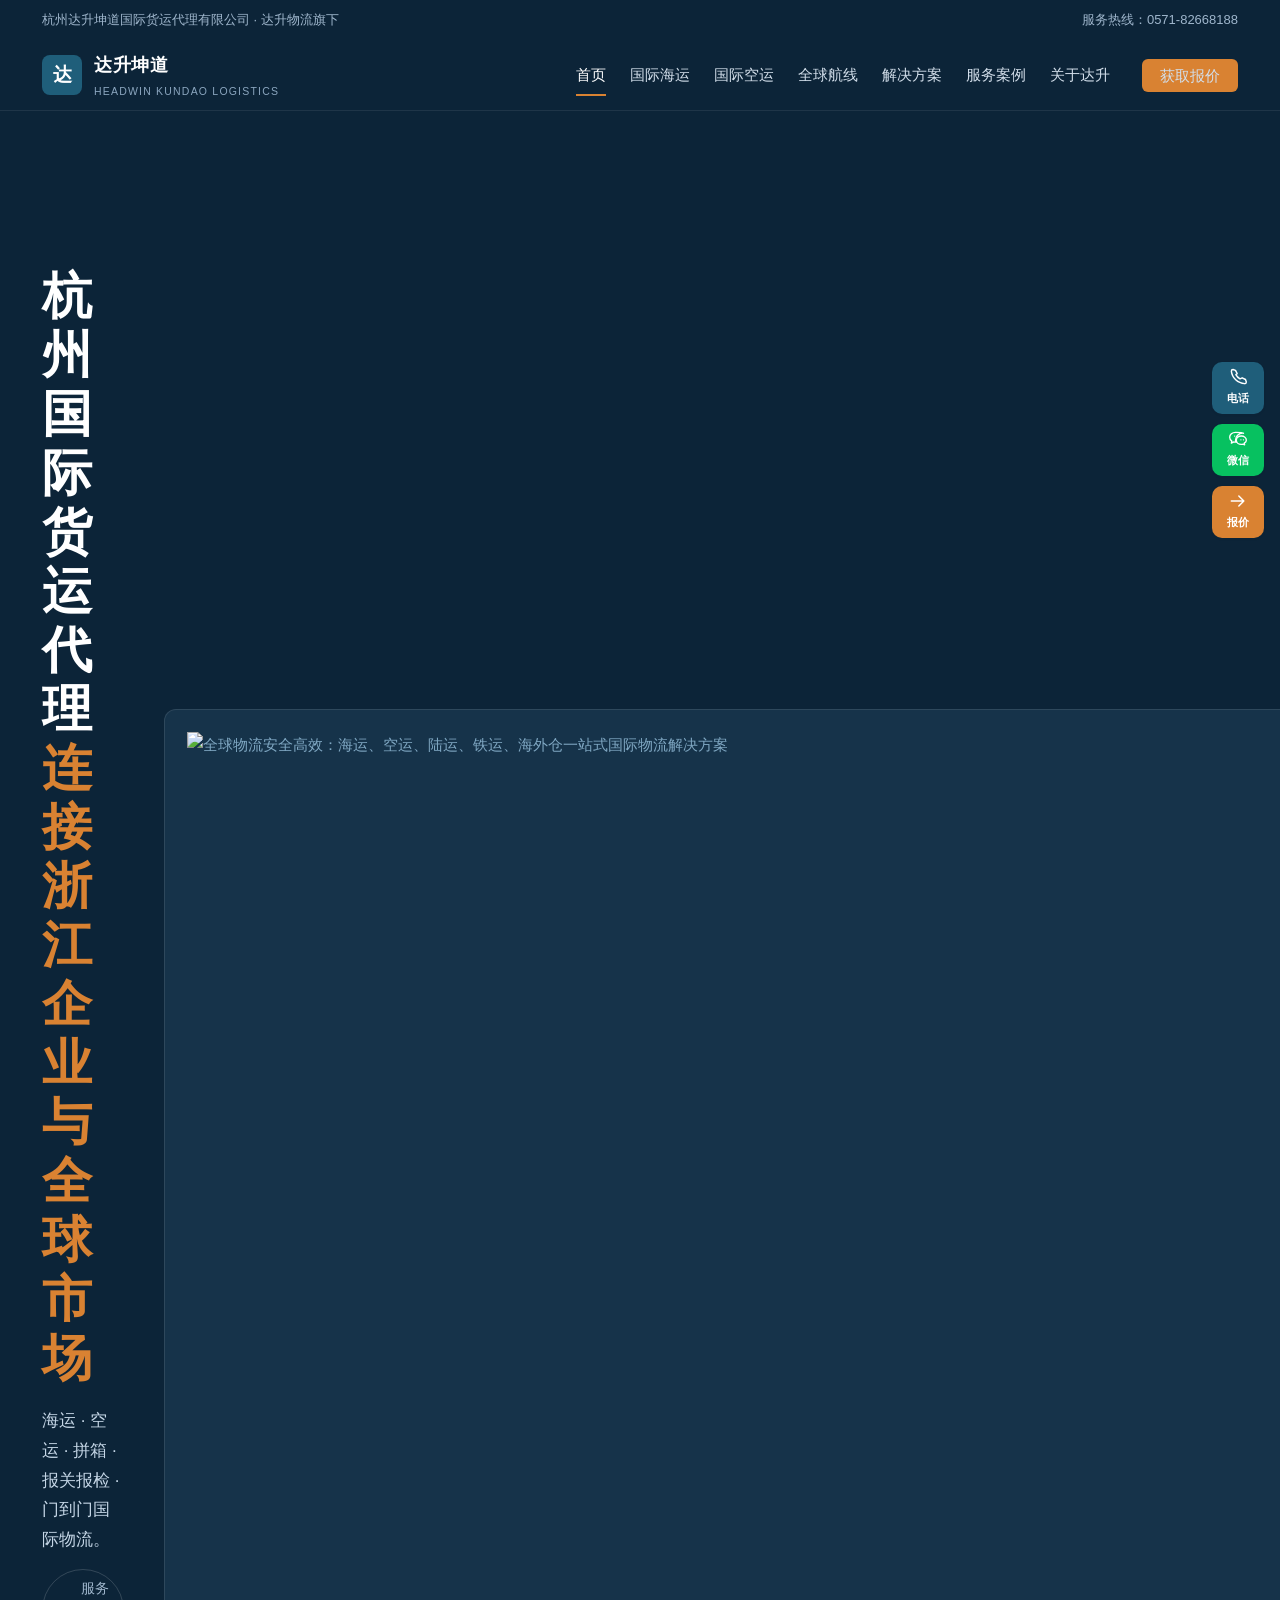
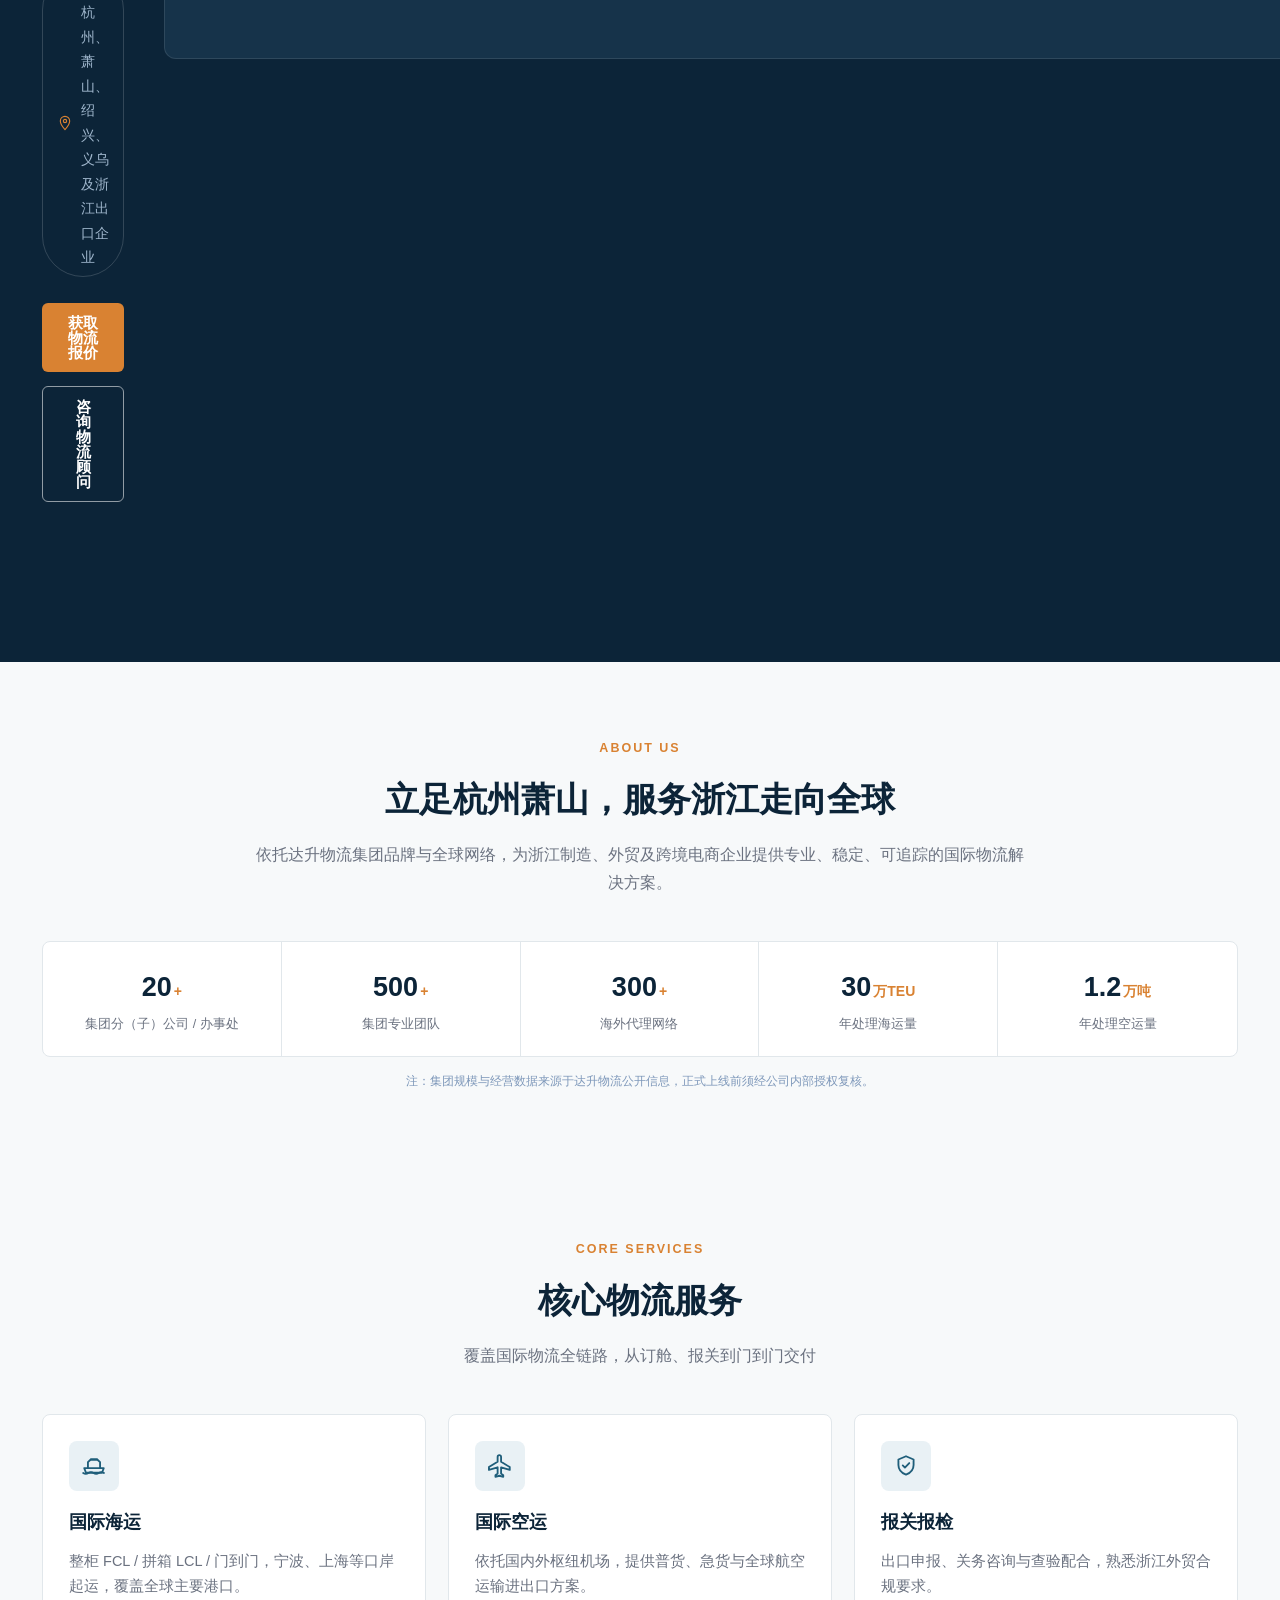
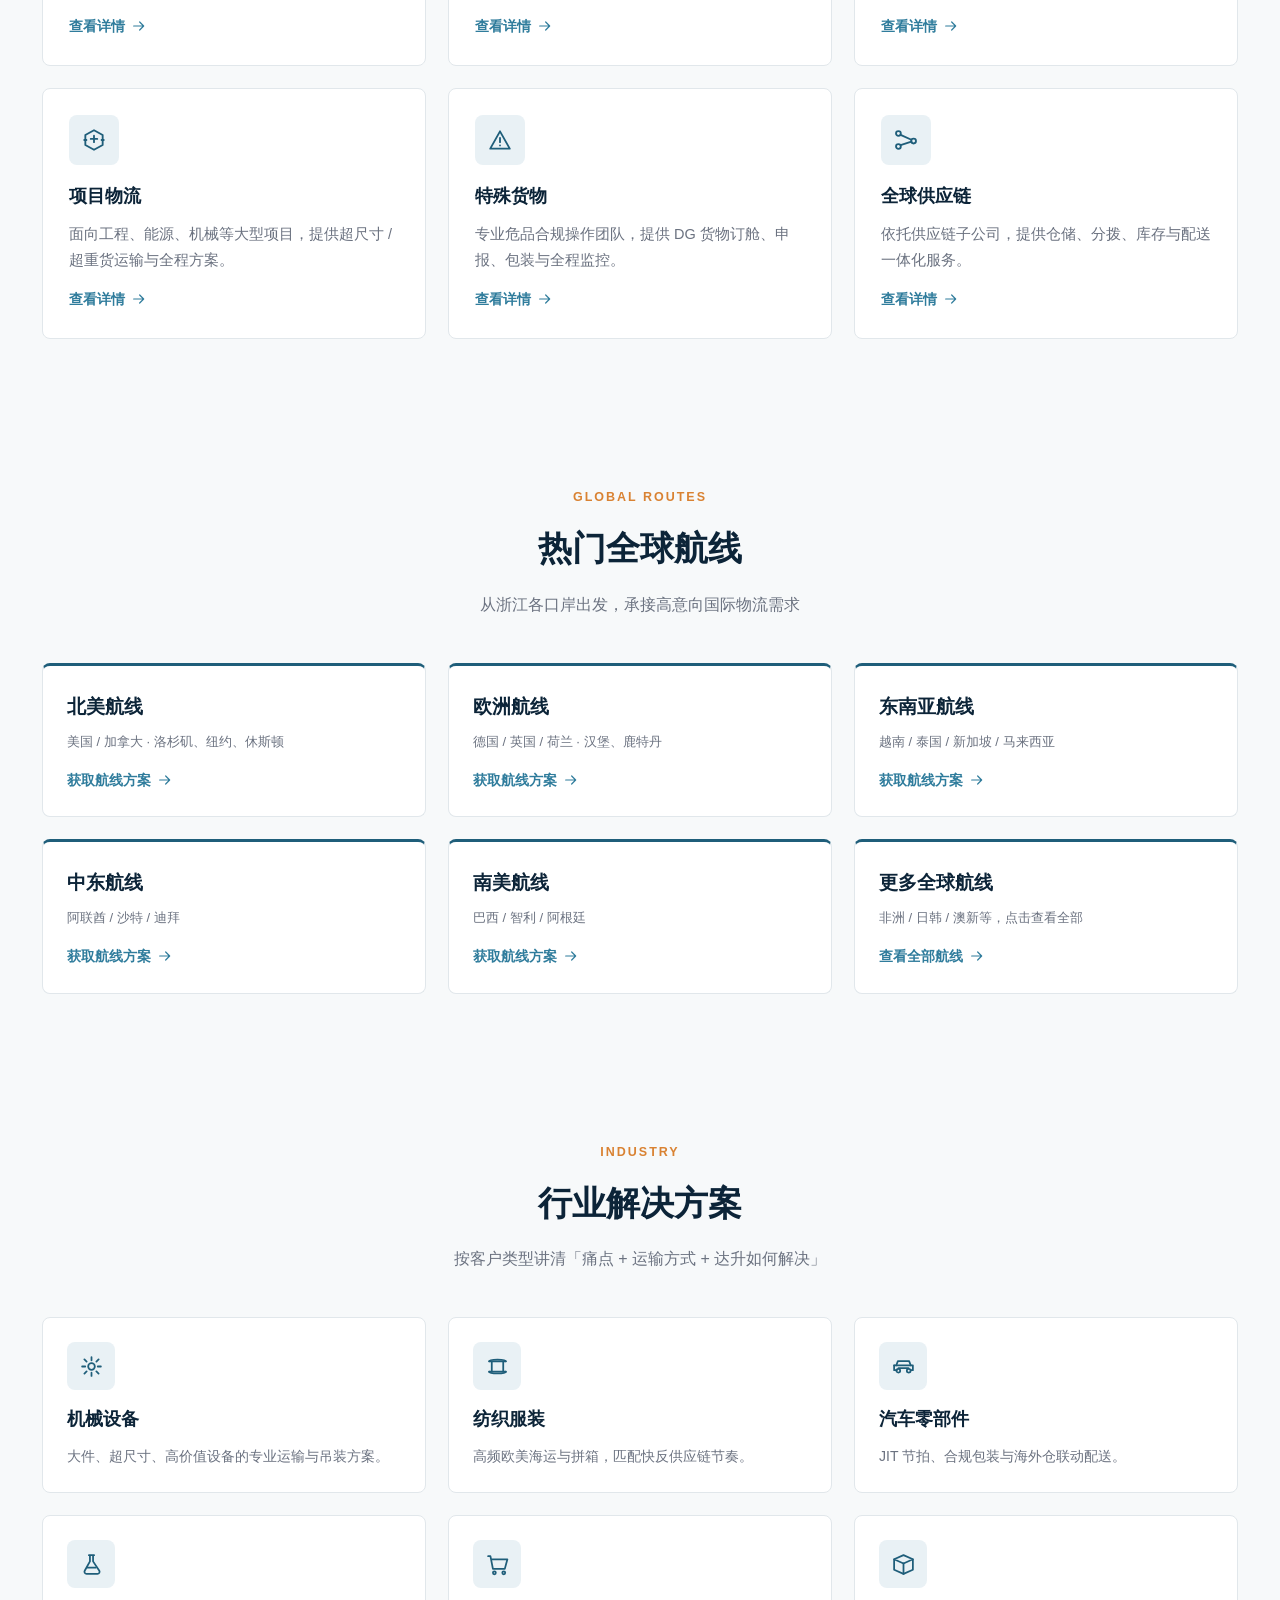
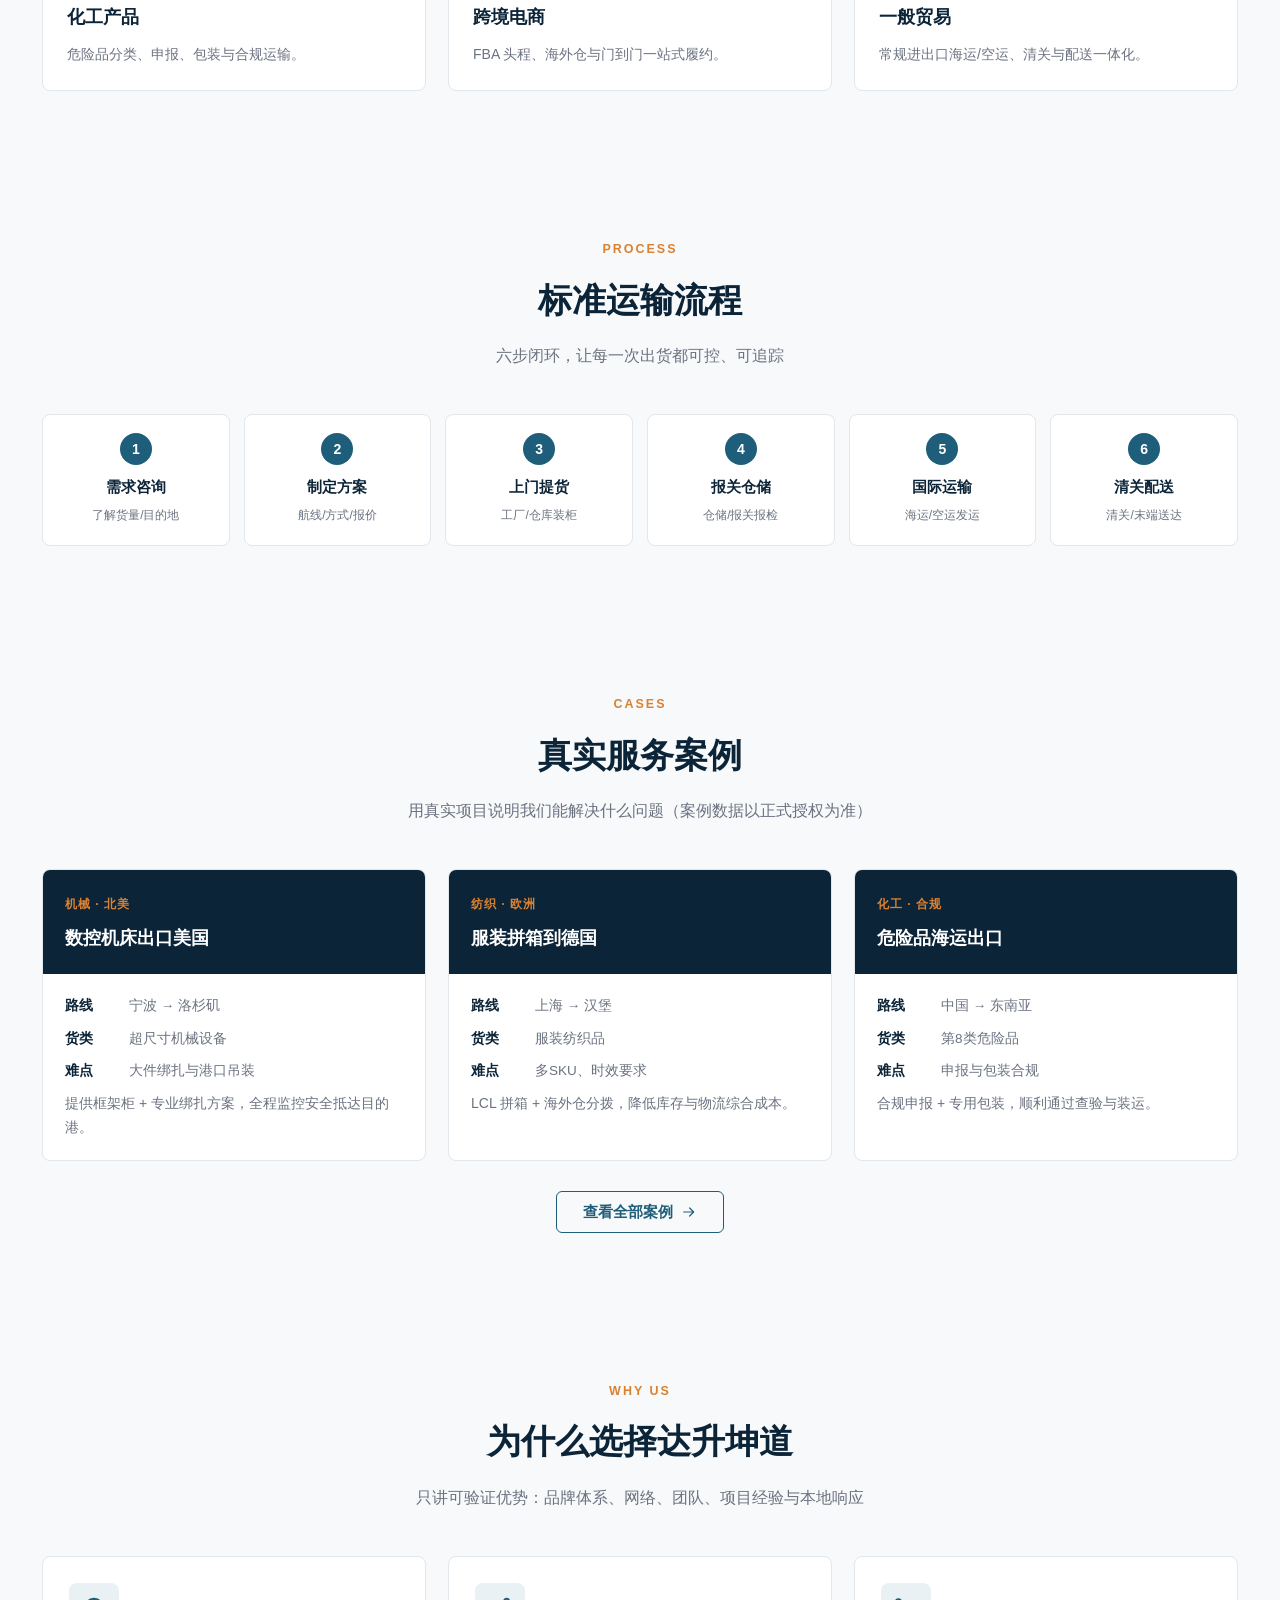
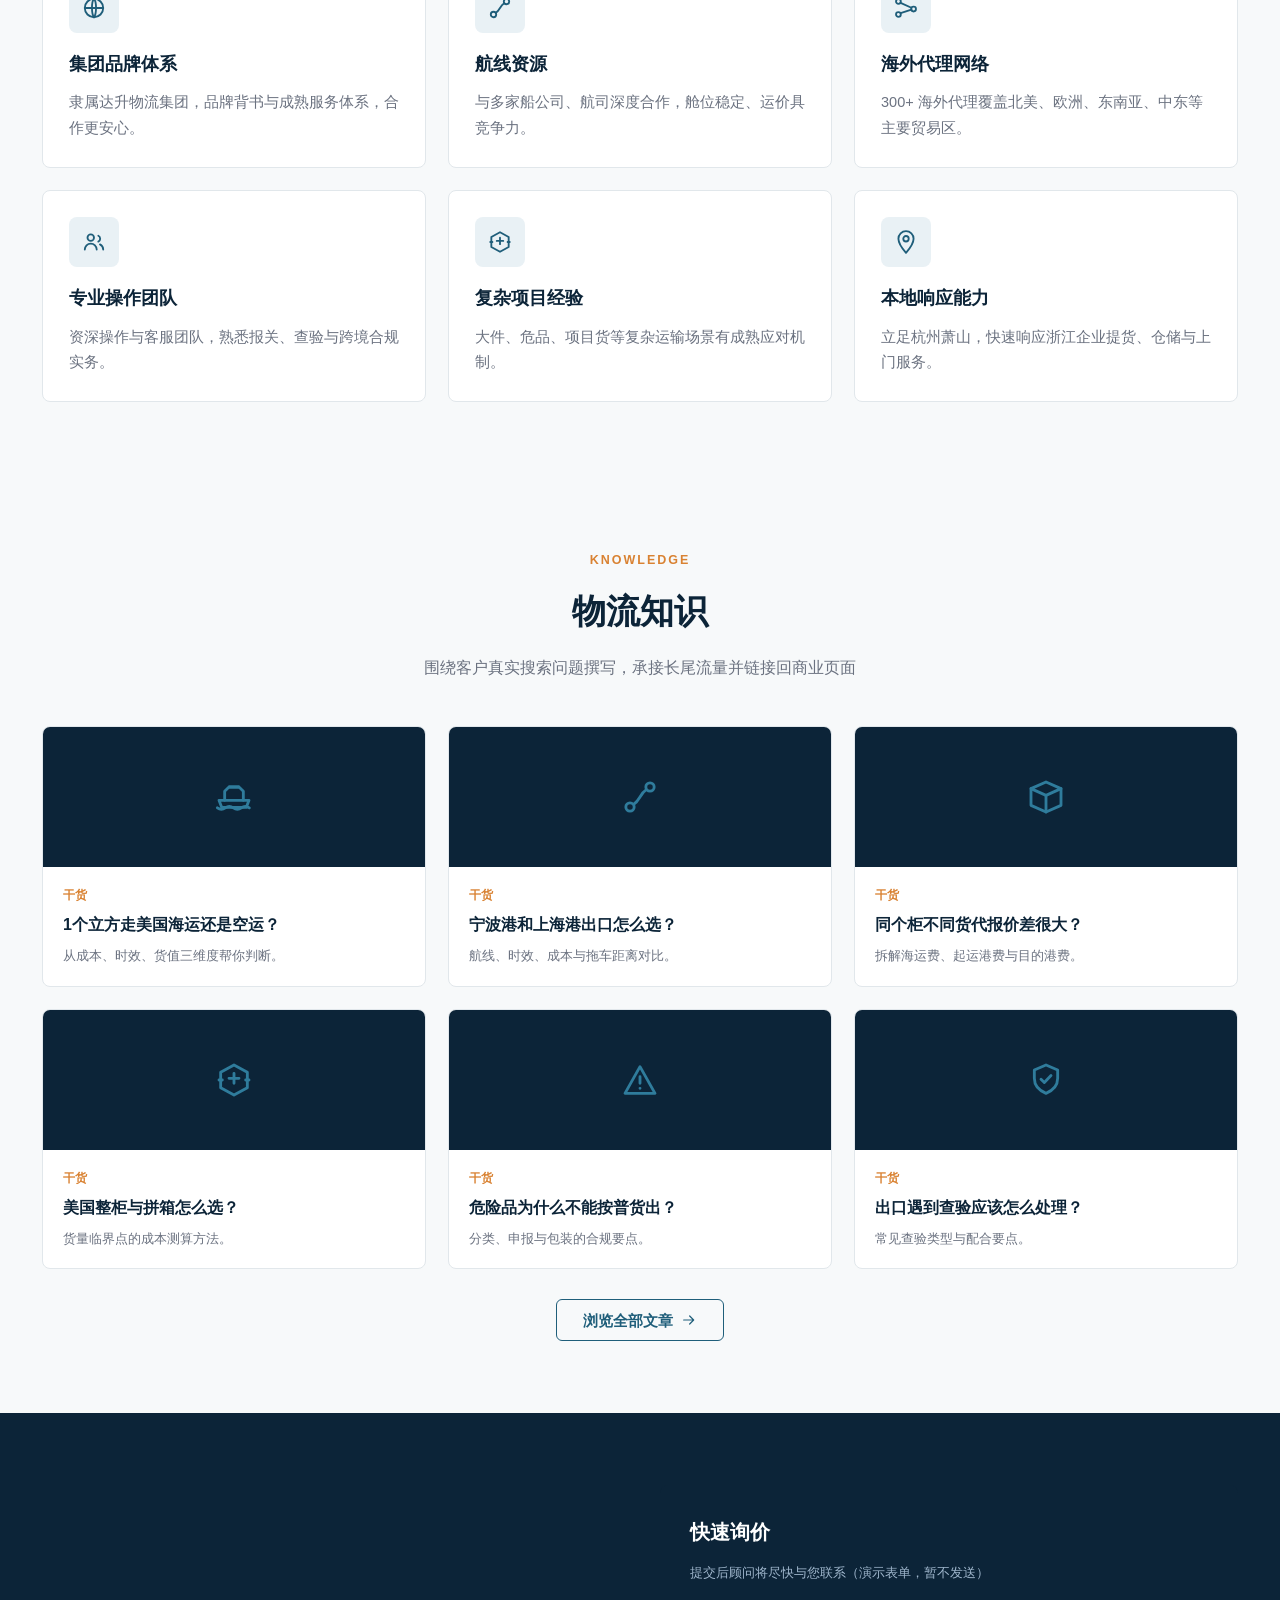
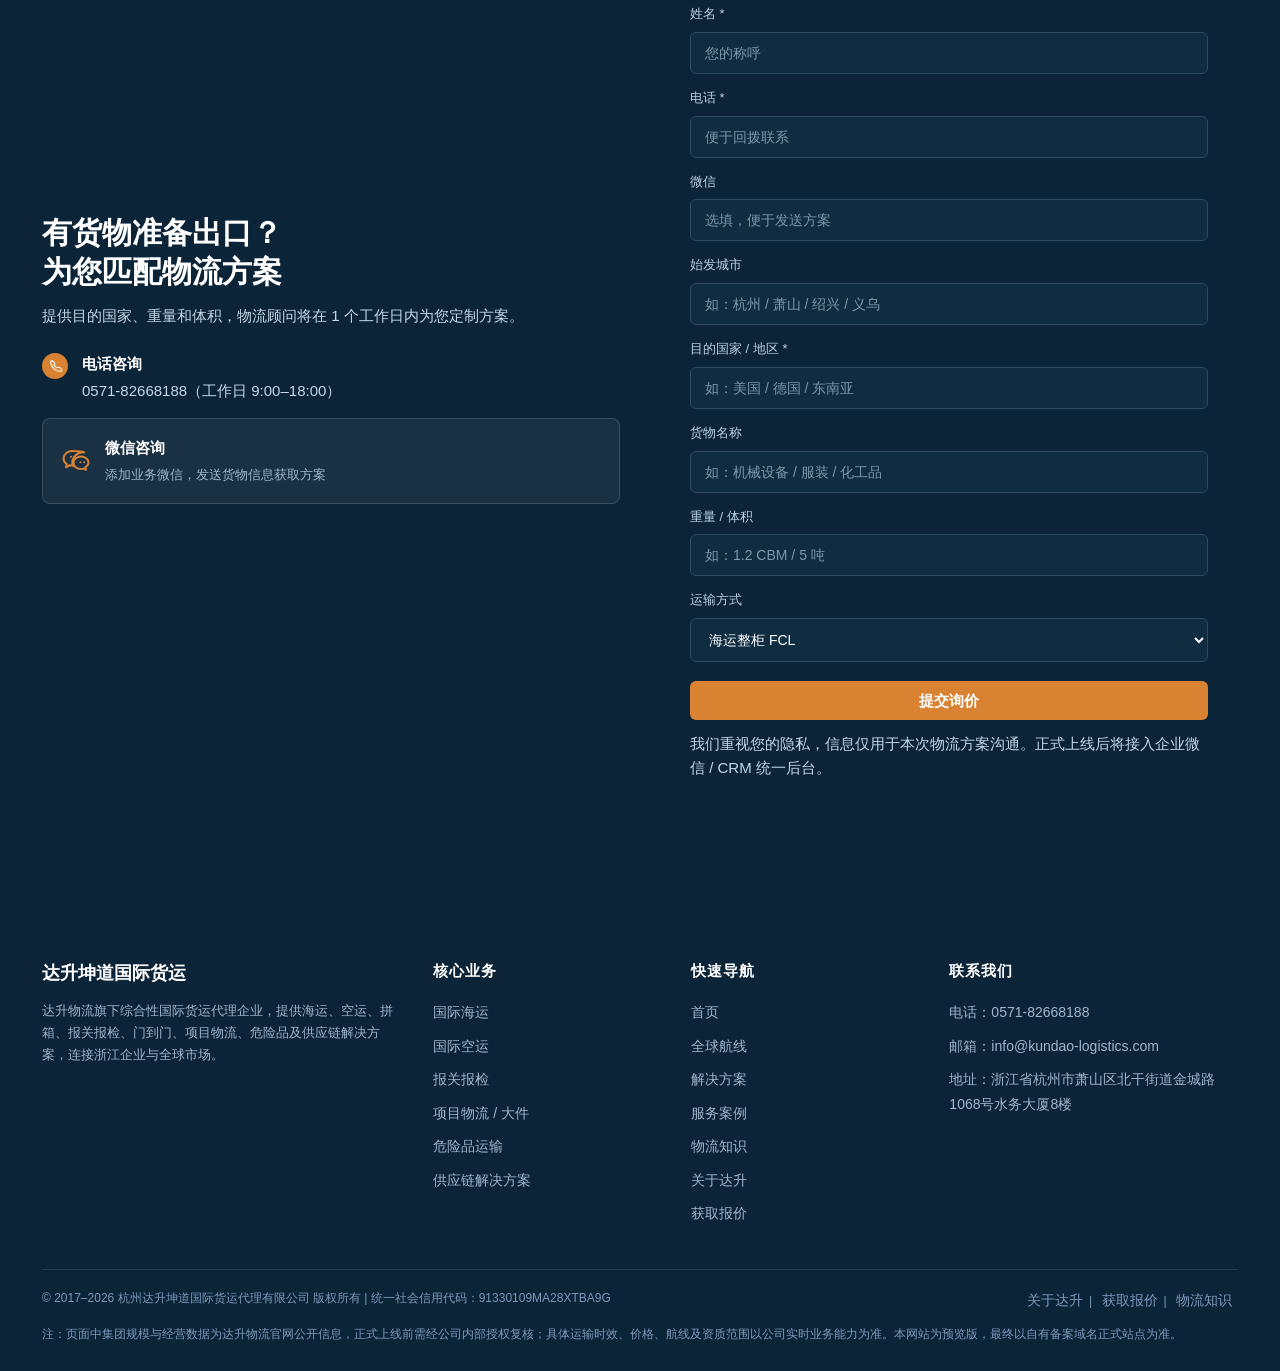
==== commit 1807fa2e: "update: index.html" ====
--- a/index.html
+++ b/index.html
@@ -62,20 +62,7 @@
       </div>
     </div>
     <div class="hero-art" aria-hidden="true">
-      <svg viewBox="0 0 320 180" fill="none" stroke="currentColor" stroke-width="2" stroke-linecap="round" stroke-linejoin="round">
-        <path d="M10 40h300" opacity=".35"/>
-        <path d="M40 150h240" />
-        <path d="M60 150l14-44h132l14 44" />
-        <path d="M82 106v-26l16-14h84l16 14v26" />
-        <path d="M114 66h92" opacity=".7"/>
-        <path d="M70 150v-10h180v10" />
-        <path d="M96 140h8v10h-8z M140 140h8v10h-8z M184 140h8v10h-8z" fill="currentColor" stroke="none" opacity=".5"/>
-        <path d="M250 40c30 0 50 14 50 30 0 14-16 24-36 26" opacity=".55"/>
-        <path d="M250 44l8 6 -8 6" />
-        <circle cx="44" cy="40" r="3" fill="currentColor" stroke="none"/>
-        <circle cx="250" cy="40" r="4" fill="currentColor" stroke="none"/>
-      </svg>
-      <div class="cap">海运 · 空运 · 全球网络 一体化物流</div>
+      <img src="assets/hero-banner.jpg" alt="全球物流安全高效：海运、空运、陆运、铁运、海外仓一站式国际物流解决方案" width="1739" height="904" loading="eager" decoding="async">
     </div>
   </div>
 </section>
--- a/css/style.css
+++ b/css/style.css
@@ -0,0 +1,308 @@
+/* ============================================================
+   杭州达升坤道国际货运代理有限公司 官网样式（V3 优化改版版）
+   配色：主品牌#0C2438 / 第二品牌#1F5E7A / 浅蓝灰#E9F1F5 /
+        暖白背景#F7F9FA / CTA铜橙#D98232
+   视觉：国际物流集团感 + 浙江本地服务感 + 现代B2B专业感
+   规则：小圆角(按钮6px/卡片8px)、浅边框#E1E7EB、弱化阴影、
+        线性图标统一、无大渐变/发光/玻璃拟态
+   ============================================================ */
+
+:root{
+  --c-navy:#0C2438;       /* 主品牌：导航/Footer/大标题/深色模块 */
+  --c-navy-2:#16334a;     /* 深色模块微差 */
+  --c-brand:#1F5E7A;      /* 第二品牌：图标/链接/数字/局部强调 */
+  --c-brand-l:#2f7c9c;    /* 第二品牌悬停/浅变体 */
+  --c-lightblue:#E9F1F5;  /* 浅蓝灰：分区/浅背景 */
+  --c-bg:#F7F9FA;         /* 暖白背景：大面积底色 */
+  --c-accent:#D98232;     /* CTA铜橙：获取报价/立即咨询/提交 */
+  --c-accent-d:#c0701f;
+  --c-white:#FFFFFF;
+  --c-ink:#2b3640;        /* 正文 */
+  --c-ink-2:#6B7280;      /* 次级文字 */
+  --c-line:#E1E7EB;       /* 浅边框 */
+  --radius:8px;           /* 卡片圆角 */
+  --radius-btn:6px;       /* 按钮圆角 */
+  --shadow-s:0 1px 3px rgba(12,36,56,.06);
+  --maxw:1240px;
+}
+
+*{box-sizing:border-box;margin:0;padding:0}
+html{scroll-behavior:smooth}
+body{font-family:"Noto Sans SC","Source Han Sans SC","PingFang SC","Microsoft YaHei",-apple-system,BlinkMacSystemFont,"Segoe UI",Roboto,Helvetica,Arial,sans-serif;color:var(--c-ink);background:var(--c-bg);line-height:1.75;font-size:15px;-webkit-font-smoothing:antialiased;overflow-x:hidden}
+a{color:inherit;text-decoration:none}
+img{max-width:100%;display:block}
+.container{max-width:var(--maxw);margin:0 auto;padding:0 22px}
+section{padding:72px 0}
+.h2{font-size:clamp(26px,3.4vw,34px);font-weight:800;color:var(--c-navy);line-height:1.3;letter-spacing:.3px}
+.h3{font-size:19px;font-weight:700;color:var(--c-navy)}
+.muted{color:var(--c-ink-2)}
+.center{text-align:center}
+.ico{width:24px;height:24px;fill:none;stroke:currentColor;stroke-width:1.7;stroke-linecap:round;stroke-linejoin:round;flex:none}
+
+/* 按钮：小圆角、无大圆角、无胶囊 */
+.btn{display:inline-flex;align-items:center;gap:8px;justify-content:center;border:none;cursor:pointer;font-size:15px;font-weight:600;border-radius:var(--radius-btn);padding:12px 26px;transition:.18s;text-align:center;line-height:1}
+.btn-primary{background:var(--c-accent);color:#fff}
+.btn-primary:hover{background:var(--c-accent-d)}
+.btn-brand{background:var(--c-brand);color:#fff}
+.btn-brand:hover{background:var(--c-brand-l)}
+.btn-ghost{border:1.5px solid var(--c-brand);color:var(--c-brand);background:transparent}
+.btn-ghost:hover{background:var(--c-brand);color:#fff}
+.btn-ghost-w{border:1.5px solid rgba(255,255,255,.55);color:#fff;background:transparent}
+.btn-ghost-w:hover{background:#fff;color:var(--c-navy)}
+
+/* 顶部条 */
+.topbar{background:var(--c-navy);color:#9fb6cc;font-size:13px}
+.topbar .container{display:flex;justify-content:space-between;align-items:center;height:40px}
+.topbar a{color:#9fb6cc}
+.topbar a:hover{color:#fff}
+
+/* 导航（深海军蓝） */
+.nav{position:sticky;top:0;z-index:60;background:var(--c-navy);border-bottom:1px solid rgba(255,255,255,.08)}
+.nav .container{display:flex;align-items:center;justify-content:space-between;height:70px}
+.logo{display:flex;align-items:center;gap:12px;color:#fff}
+.logo .mark{width:40px;height:40px;border-radius:8px;background:var(--c-brand);display:flex;align-items:center;justify-content:center;color:#fff;font-size:19px;font-weight:800;flex:none}
+.logo .txt b{font-size:18px;letter-spacing:.5px}
+.logo .txt span{display:block;font-size:10.5px;color:#8ba6bf;letter-spacing:1.2px;font-weight:500}
+.menu{display:flex;gap:24px;align-items:center}
+.menu a{font-size:15px;color:#d2deea;font-weight:500;position:relative;padding:8px 0}
+.menu a:hover,.menu a.active{color:#fff}
+.menu a.active::after{content:"";position:absolute;left:0;right:0;bottom:0;height:2px;background:var(--c-accent)}
+.nav .btn{padding:9px 18px;margin-left:8px}
+.nav-toggle{display:none;background:none;border:none;font-size:26px;color:#fff;cursor:pointer}
+
+/* 区块标题 */
+.sec-head{text-align:center;max-width:780px;margin:0 auto 44px}
+.sec-head .tag{display:inline-block;color:var(--c-accent);font-weight:700;letter-spacing:2px;font-size:12.5px;margin-bottom:10px}
+.sec-head h2{font-size:clamp(26px,3.4vw,34px);font-weight:800;color:var(--c-navy)}
+.sec-head p{color:var(--c-ink-2);margin-top:12px;font-size:16px}
+
+/* 栅格 */
+.grid{display:grid;gap:22px}
+.grid>*{min-width:0}
+.cols-2{grid-template-columns:repeat(2,1fr)}
+.cols-3{grid-template-columns:repeat(3,1fr)}
+.cols-4{grid-template-columns:repeat(4,1fr)}
+.word-break{overflow-wrap:anywhere;word-break:break-word}
+
+/* 卡片：浅边框、小圆角、极轻阴影，悬停轻浮 */
+.card{background:var(--c-white);border:1px solid var(--c-line);border-radius:var(--radius);padding:26px;transition:.22s;height:100%}
+.card:hover{border-color:var(--c-brand);box-shadow:var(--shadow-s);transform:translateY(-3px)}
+.card .ic{width:50px;height:50px;border-radius:8px;background:var(--c-lightblue);color:var(--c-brand);display:flex;align-items:center;justify-content:center;margin-bottom:16px}
+.card .ic .ico{width:26px;height:26px}
+.card h3{font-size:18px;margin-bottom:10px;color:var(--c-navy)}
+.card p{color:var(--c-ink-2);font-size:14.5px}
+.card .more{display:inline-flex;align-items:center;gap:6px;margin-top:14px;color:var(--c-brand-l);font-weight:600;font-size:14px}
+.card .more .ico{width:16px;height:16px}
+
+/* Hero：纯深海军蓝，无发光/无大渐变 */
+.hero{position:relative;background:var(--c-navy);color:#fff;overflow:hidden}
+.hero .container{position:relative;z-index:2;display:grid;grid-template-columns:1.15fr .85fr;gap:40px;align-items:center;padding:84px 22px 88px}
+.hero h1{font-size:clamp(32px,4.4vw,50px);line-height:1.18;font-weight:800;letter-spacing:.5px;margin-bottom:18px}
+.hero h1 .hl{color:var(--c-accent)}
+.hero p.sub{font-size:17px;color:#c5d6e6;max-width:620px;margin-bottom:14px}
+.hero .region{display:inline-flex;align-items:center;gap:8px;font-size:14px;color:#9fb6cc;margin-bottom:26px;padding:6px 14px;border:1px solid rgba(255,255,255,.16);border-radius:999px}
+.hero .region .ico{width:16px;height:16px;color:var(--c-accent)}
+.hero .cta{display:flex;gap:14px;flex-wrap:wrap}
+/* Hero 右侧线性插画（集装箱船+航线，非AI照片） */
+.hero-art{position:relative;background:var(--c-navy-2);border:1px solid rgba(255,255,255,.10);border-radius:12px;padding:22px;color:#7fa7c2}
+.hero-art svg{width:100%;height:auto;display:block}
+.hero-art .cap{font-size:12.5px;color:#7fa7c2;margin-top:10px;text-align:center;letter-spacing:1px}
+
+/* 实力数据带：纯色块+浅边框，无玻璃拟态 */
+.stats{background:var(--c-white);border:1px solid var(--c-line);border-radius:var(--radius);margin-top:34px;display:grid;grid-template-columns:repeat(5,1fr);overflow:hidden}
+.stats .item{padding:22px 14px;text-align:center;border-right:1px solid var(--c-line)}
+.stats .item:last-child{border-right:none}
+.stats .num{font-size:27px;font-weight:800;color:var(--c-navy);font-variant-numeric:tabular-nums}
+.stats .num small{font-size:14px;color:var(--c-accent);font-weight:700;margin-left:2px}
+.stats .lbl{font-size:12.5px;color:var(--c-ink-2);margin-top:4px;line-height:1.45}
+
+/* 流程：横向步骤，浅边框 */
+.flow{display:grid;grid-template-columns:repeat(6,1fr);gap:14px;align-items:stretch}
+.flow .step{background:var(--c-white);border:1px solid var(--c-line);border-radius:var(--radius);padding:18px 14px;text-align:center}
+.flow .step .n{width:32px;height:32px;border-radius:50%;background:var(--c-brand);color:#fff;display:flex;align-items:center;justify-content:center;margin:0 auto 10px;font-weight:700;font-size:14px}
+.flow .step b{display:block;color:var(--c-navy);font-size:14.5px}
+.flow .step span{font-size:12px;color:var(--c-ink-2)}
+
+/* 航线/国家卡：浅底+品牌色顶条，避免亮蓝渐变 */
+.route-card{position:relative;overflow:hidden;background:var(--c-white);border:1px solid var(--c-line);border-top:3px solid var(--c-brand);border-radius:var(--radius);padding:24px;display:flex;flex-direction:column;justify-content:space-between;min-height:150px;transition:.22s}
+.route-card:hover{border-color:var(--c-brand);box-shadow:var(--shadow-s);transform:translateY(-3px)}
+.route-card h3{font-size:19px;font-weight:700;color:var(--c-navy)}
+.route-card .meta{font-size:13px;color:var(--c-ink-2);margin-top:8px}
+.route-card .more{margin-top:14px;font-size:14px;font-weight:600;color:var(--c-brand-l);display:inline-flex;align-items:center;gap:6px}
+.route-card .more .ico{width:16px;height:16px}
+
+/* 行业卡 */
+.ind-card{border:1px solid var(--c-line);border-radius:var(--radius);padding:24px;background:#fff;transition:.22s;height:100%}
+.ind-card:hover{border-color:var(--c-brand);box-shadow:var(--shadow-s);transform:translateY(-3px)}
+.ind-card .ic{width:48px;height:48px;border-radius:8px;background:var(--c-lightblue);color:var(--c-brand);display:flex;align-items:center;justify-content:center;margin-bottom:14px}
+.ind-card .ic .ico{width:25px;height:25px}
+.ind-card h3{font-size:18px;color:var(--c-navy);margin-bottom:8px}
+.ind-card p{font-size:14px;color:var(--c-ink-2)}
+
+/* 案例 */
+.case-card{border:1px solid var(--c-line);border-radius:var(--radius);overflow:hidden;background:#fff;transition:.22s;height:100%}
+.case-card:hover{border-color:var(--c-brand);box-shadow:var(--shadow-s);transform:translateY(-3px)}
+.case-card .top{background:var(--c-navy);color:#fff;padding:20px 22px}
+.case-card .top .tag{font-size:12px;color:var(--c-accent);font-weight:700;letter-spacing:1px}
+.case-card .top h3{font-size:18px;margin-top:6px}
+.case-card .body{padding:20px 22px}
+.case-card .row{display:flex;gap:8px;font-size:13.5px;margin-bottom:9px;color:var(--c-ink-2)}
+.case-card .row b{color:var(--c-navy);flex:none;width:56px}
+.case-card .desc{font-size:14px;color:var(--c-ink-2);line-height:1.7}
+
+/* 列表式要点 */
+.feature{display:flex;gap:14px;margin-bottom:14px;align-items:flex-start}
+.feature .dot{flex:none;width:26px;height:26px;border-radius:50%;background:var(--c-accent);color:#fff;display:flex;align-items:center;justify-content:center;margin-top:2px}
+.feature .dot .ico{width:15px;height:15px;stroke:#fff}
+
+/* FAQ */
+.faq{background:var(--c-white);border:1px solid var(--c-line);border-radius:var(--radius);padding:18px 22px;margin-bottom:12px}
+.faq h4{font-size:16px;color:var(--c-navy);margin-bottom:6px;font-weight:700}
+.faq p{font-size:14px;color:var(--c-ink-2)}
+
+/* 面包屑 */
+.crumb{background:#eef2f5;font-size:13px;color:var(--c-ink-2);padding:14px 0}
+.crumb a{color:var(--c-brand-l)}
+.crumb span{margin:0 8px;color:#b8c4d2}
+
+/* 右侧固定CTA（PC） */
+.side-cta{position:fixed;right:16px;top:50%;transform:translateY(-50%);z-index:55;display:flex;flex-direction:column;gap:10px}
+.side-cta a{width:52px;height:52px;border-radius:10px;display:flex;flex-direction:column;align-items:center;justify-content:center;color:#fff;font-size:11px;font-weight:600;box-shadow:var(--shadow-s);transition:.18s}
+.side-cta a:hover{transform:translateY(-2px)}
+.side-cta a .ico{width:20px;height:20px;margin-bottom:2px}
+.side-cta .c-tel{background:var(--c-brand)}
+.side-cta .c-wx{background:#07c160}
+.side-cta .c-q{background:var(--c-accent)}
+
+/* 移动端底部固定CTA */
+.mob-cta{position:fixed;left:0;right:0;bottom:0;z-index:60;display:none;background:#fff;border-top:1px solid var(--c-line);box-shadow:0 -3px 16px rgba(12,36,56,.10);padding:8px 10px;gap:8px}
+.mob-cta a{flex:1;text-align:center;padding:10px 4px;border-radius:8px;font-size:14px;font-weight:700;color:#fff;display:flex;flex-direction:column;align-items:center;gap:3px}
+.mob-cta .ico{width:20px;height:20px}
+.mob-cta .c-tel{background:var(--c-brand)}
+.mob-cta .c-wx{background:#07c160}
+.mob-cta .c-q{background:var(--c-accent)}
+
+/* 表单 */
+.form-box{background:var(--c-navy);border-radius:var(--radius);padding:30px;color:#fff}
+.form-box h3{font-size:20px;margin-bottom:6px;color:#fff}
+.form-box .sub{font-size:13px;color:#9fb6cc;margin-bottom:18px}
+.field{margin-bottom:13px}
+.field label{display:block;font-size:13px;color:#bcd0e2;margin-bottom:6px}
+.field input,.field select,.field textarea{width:100%;border:1px solid #2c4a60;border-radius:var(--radius-btn);padding:12px 14px;font-size:14px;font-family:inherit;background:#0f2c40;color:#fff;transition:.18s}
+.field input:focus,.field select:focus,.field textarea:focus{outline:none;border-color:var(--c-accent)}
+.field input::placeholder,.field textarea::placeholder{color:#7d97ac}
+.field textarea{resize:vertical;min-height:80px}
+.form-box .btn-primary{width:100%;margin-top:6px}
+.form-note{font-size:12px;color:#9fb6cc;margin-top:10px;line-height:1.6}
+.form-ok{display:none;background:rgba(127,167,194,.15);border:1px solid var(--c-brand-l);border-radius:var(--radius-btn);padding:12px 14px;font-size:13.5px;color:#dCEaf5;margin-bottom:14px}
+
+/* 信息盒 */
+.info-box{background:#fff;border:1px solid var(--c-line);border-radius:var(--radius);padding:30px}
+.info-box h3{color:var(--c-navy);margin-bottom:16px;font-size:19px}
+.info-row{display:flex;gap:14px;margin-bottom:16px}
+.info-row .ic{flex:none;width:42px;height:42px;border-radius:8px;background:var(--c-lightblue);color:var(--c-brand);display:flex;align-items:center;justify-content:center}
+.info-row .ic .ico{width:20px;height:20px}
+.info-row .t b{display:block;font-size:15px;color:var(--c-navy)}
+.info-row .t span{font-size:14px;color:var(--c-ink-2)}
+
+/* 关于/实力 */
+.about{background:var(--c-bg)}
+.wrap-2{display:grid;grid-template-columns:1.05fr 1fr;gap:48px;align-items:center}
+.panel{background:#fff;border:1px solid var(--c-line);border-radius:var(--radius);padding:28px}
+.panel h4{font-size:16px;color:var(--c-brand);margin-bottom:14px}
+.panel ul{list-style:none}
+.panel ul li{padding:9px 0;border-bottom:1px dashed var(--c-line);font-size:14px;color:var(--c-ink-2);display:flex;justify-content:space-between;gap:10px}
+.panel ul li:last-child{border-bottom:none}
+.panel ul li b{color:var(--c-navy);font-weight:600}
+
+/* 时间线 */
+.timeline{position:relative;margin-left:8px;padding-left:28px;border-left:3px solid var(--c-line)}
+.timeline .ev{position:relative;padding:0 0 22px 6px}
+.timeline .ev::before{content:"";position:absolute;left:-38px;top:4px;width:15px;height:15px;border-radius:50%;background:var(--c-accent);border:3px solid #fff;box-shadow:0 0 0 2px var(--c-accent)}
+.timeline .ev .yr{font-weight:800;color:var(--c-brand);font-size:15px}
+.timeline .ev p{color:var(--c-ink-2);font-size:15px}
+
+/* 网络/区域卡 */
+.net-card{background:var(--c-lightblue);border-radius:var(--radius);padding:16px;text-align:center;border:1px solid #dbe6ed}
+.net-card b{display:block;color:var(--c-navy);font-size:15px;margin-bottom:3px}
+.net-card span{font-size:12px;color:var(--c-ink-2)}
+
+/* 文章卡 */
+.post{background:#fff;border:1px solid var(--c-line);border-radius:var(--radius);overflow:hidden;transition:.22s;height:100%;display:flex;flex-direction:column}
+.post:hover{border-color:var(--c-brand);box-shadow:var(--shadow-s);transform:translateY(-3px)}
+.post .thumb{height:140px;background:var(--c-navy);display:flex;align-items:center;justify-content:center;color:var(--c-brand-l)}
+.post .thumb .ico{width:40px;height:40px}
+.post .body{padding:18px 20px;flex:1;display:flex;flex-direction:column}
+.post .date{font-size:12px;color:var(--c-accent);font-weight:600}
+.post h3{font-size:16px;margin:7px 0 8px;color:var(--c-navy);line-height:1.5}
+.post p{font-size:13px;color:var(--c-ink-2);flex:1}
+
+/* 报价CTA区（纯深蓝，无渐变） */
+.cta-band{background:var(--c-navy);color:#fff}
+.cta-band .container{display:grid;grid-template-columns:1fr 1fr;gap:40px;align-items:center}
+.cta-band h2{color:#fff;font-size:clamp(24px,3vw,30px);font-weight:800;line-height:1.3}
+.cta-band p{color:#c5d6e6;margin:12px 0 22px;font-size:15px}
+.cta-aside .feature .dot{background:var(--c-accent)}
+.wx-box{margin-top:6px;background:rgba(255,255,255,.06);border:1px solid rgba(255,255,255,.14);border-radius:var(--radius);padding:16px 18px;display:flex;align-items:center;gap:14px}
+.wx-box .ico{width:30px;height:30px;color:var(--c-accent)}
+.wx-box b{color:#fff;font-size:15px;display:block}
+.wx-box span{font-size:13px;color:#9fb6cc}
+
+/* 页脚 */
+.footer{background:var(--c-navy);color:#9fb6cc;padding:54px 0 26px}
+.footer .cols{display:grid;grid-template-columns:1.6fr 1fr 1fr 1.3fr;gap:36px}
+.footer h5{color:#fff;font-size:15px;margin-bottom:16px;letter-spacing:1px}
+.footer a{color:#9fb6cc;font-size:14px;display:block;margin-bottom:9px;transition:.15s}
+.footer a:hover{color:var(--c-accent)}
+.footer .brand b{font-size:18px;color:#fff}
+.footer .brand p{font-size:13px;margin-top:10px;line-height:1.7;color:#9fb6cc}
+.footer .bottom{border-top:1px solid rgba(255,255,255,.10);margin-top:34px;padding-top:18px;font-size:12px;color:#7e98ba;display:flex;justify-content:space-between;flex-wrap:wrap;gap:10px}
+.footer .bottom a{display:inline;margin:0 6px;color:#7e98ba}
+.footer .bottom a:hover{color:#fff}
+
+.disclaimer{font-size:12px;color:#7e98ba;margin-top:12px;line-height:1.7}
+
+/* 内容页通用：Banner、两栏列表 */
+.page-banner{background:var(--c-navy);color:#fff;padding:54px 0}
+.page-banner h1{font-size:clamp(26px,3.4vw,34px);font-weight:800;margin-bottom:10px}
+.page-banner p{color:#c5d6e6;font-size:15px;max-width:760px}
+.split{display:grid;grid-template-columns:1fr 1fr;gap:40px;align-items:start}
+.split .pane{border:1px solid var(--c-line);border-radius:var(--radius);padding:26px;background:#fff}
+.split .pane h3{color:var(--c-navy);font-size:18px;margin-bottom:14px}
+.pill-list{list-style:none;display:flex;flex-wrap:wrap;gap:10px;margin-top:6px}
+.pill-list li{border:1px solid var(--c-line);background:#fff;border-radius:999px;padding:8px 16px;font-size:14px;color:var(--c-ink);display:inline-flex;align-items:center;gap:8px}
+.pill-list li .ico{width:16px;height:16px;color:var(--c-brand)}
+
+/* 响应式 */
+@media (max-width:1100px){
+  .stats{grid-template-columns:repeat(3,1fr)}
+  .stats .item:nth-child(3){border-right:none}
+  .flow{grid-template-columns:repeat(3,1fr)}
+}
+@media (max-width:980px){
+  .wrap-2{grid-template-columns:1fr;gap:30px}
+  .cols-3,.cols-4{grid-template-columns:repeat(2,1fr)}
+  .footer .cols{grid-template-columns:1fr 1fr}
+  .side-cta{display:none}
+  .hero .container{grid-template-columns:1fr;gap:26px}
+  .cta-band .container{grid-template-columns:1fr;gap:26px}
+}
+@media (max-width:760px){
+  .menu{position:fixed;inset:110px 0 auto 0;background:var(--c-navy);flex-direction:column;gap:0;padding:10px 22px 18px;box-shadow:var(--shadow-s);transform:translateY(-150%);transition:.3s;align-items:stretch}
+  .menu.open{transform:translateY(0)}
+  .menu a{padding:14px 0;border-bottom:1px solid rgba(255,255,255,.10);color:#d2deea}
+  .nav .btn{margin:14px 0 0}
+  .nav-toggle{display:block}
+  .hero h1{font-size:30px}
+  .hero .container{padding:54px 22px 60px}
+  .cols-2,.cols-3,.cols-4{grid-template-columns:1fr}
+  .footer .cols{grid-template-columns:1fr}
+  .stats{grid-template-columns:1fr 1fr}
+  .stats .item{border-right:none}
+  .flow{grid-template-columns:repeat(2,1fr)}
+  .sec-head h2,.h2{font-size:25px}
+  section{padding:50px 0}
+  .split{grid-template-columns:1fr}
+  .mob-cta{display:flex}
+  body{padding-bottom:66px}
+}
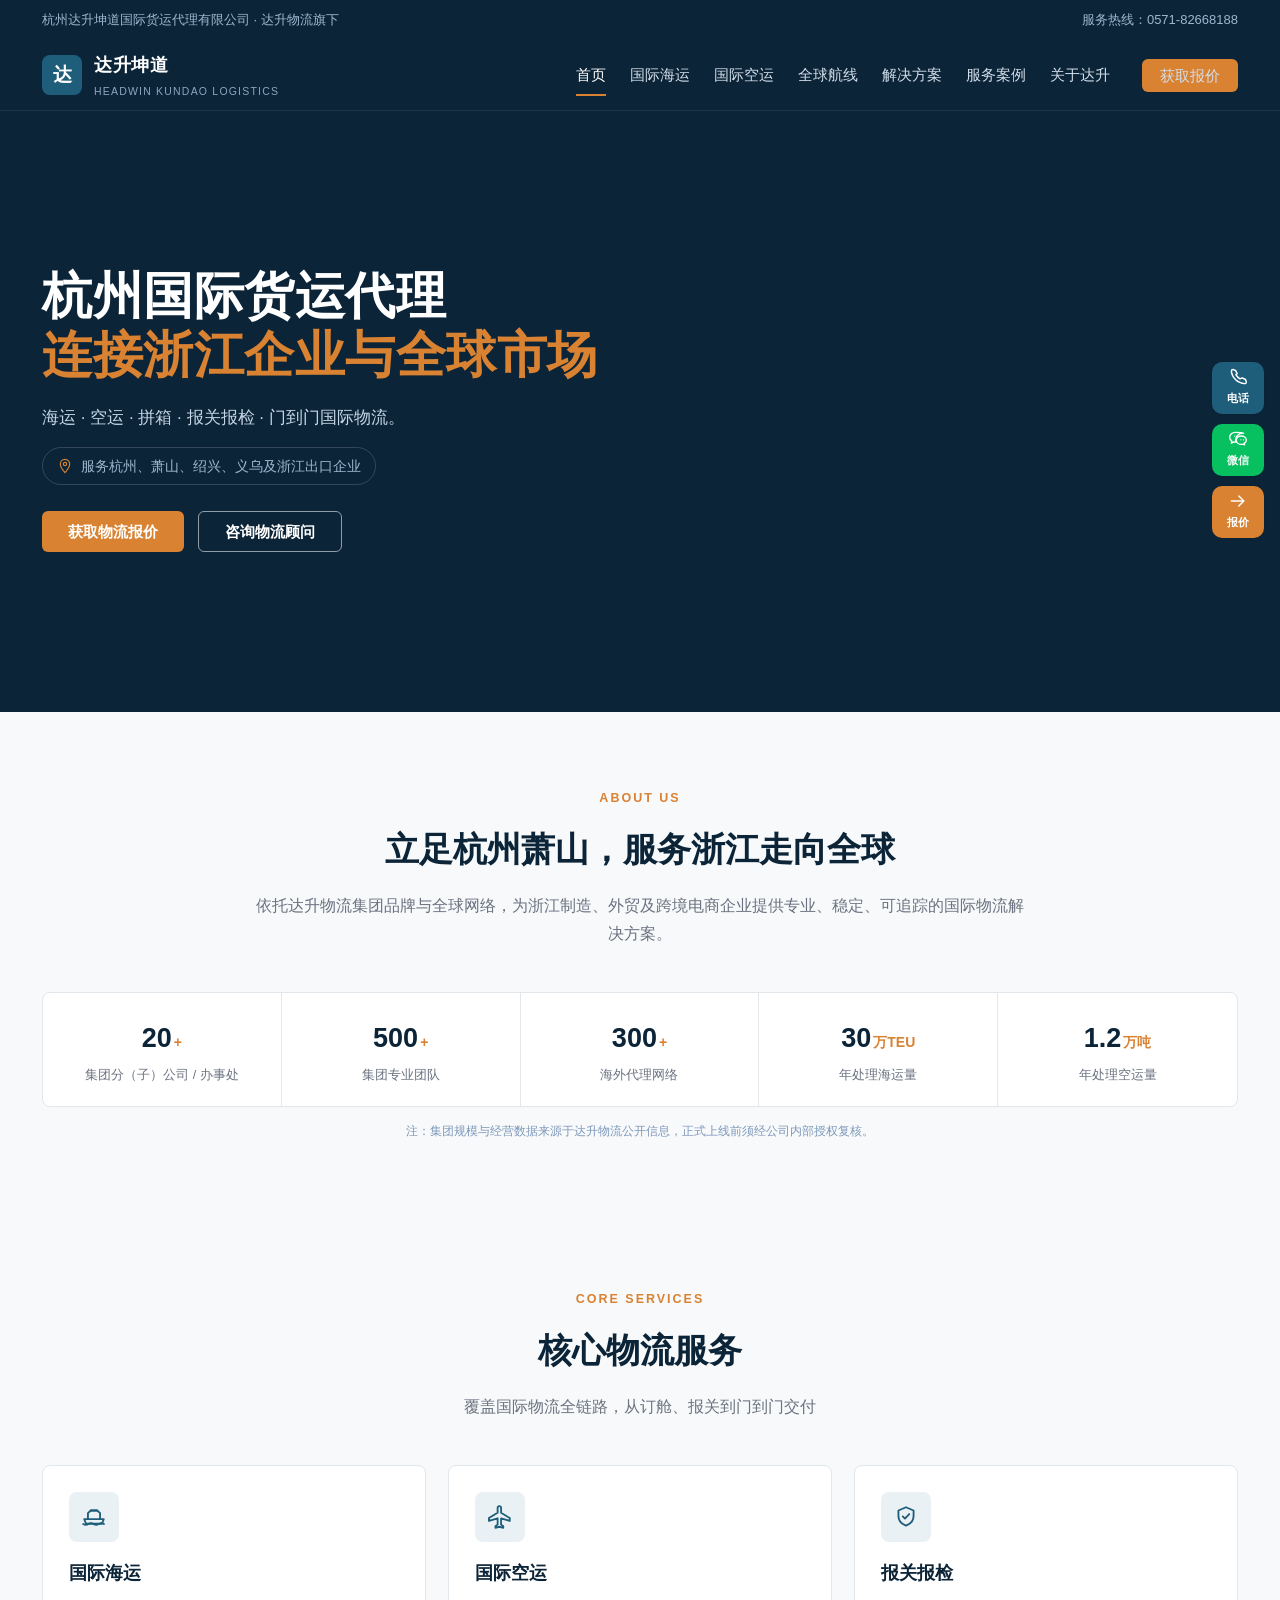
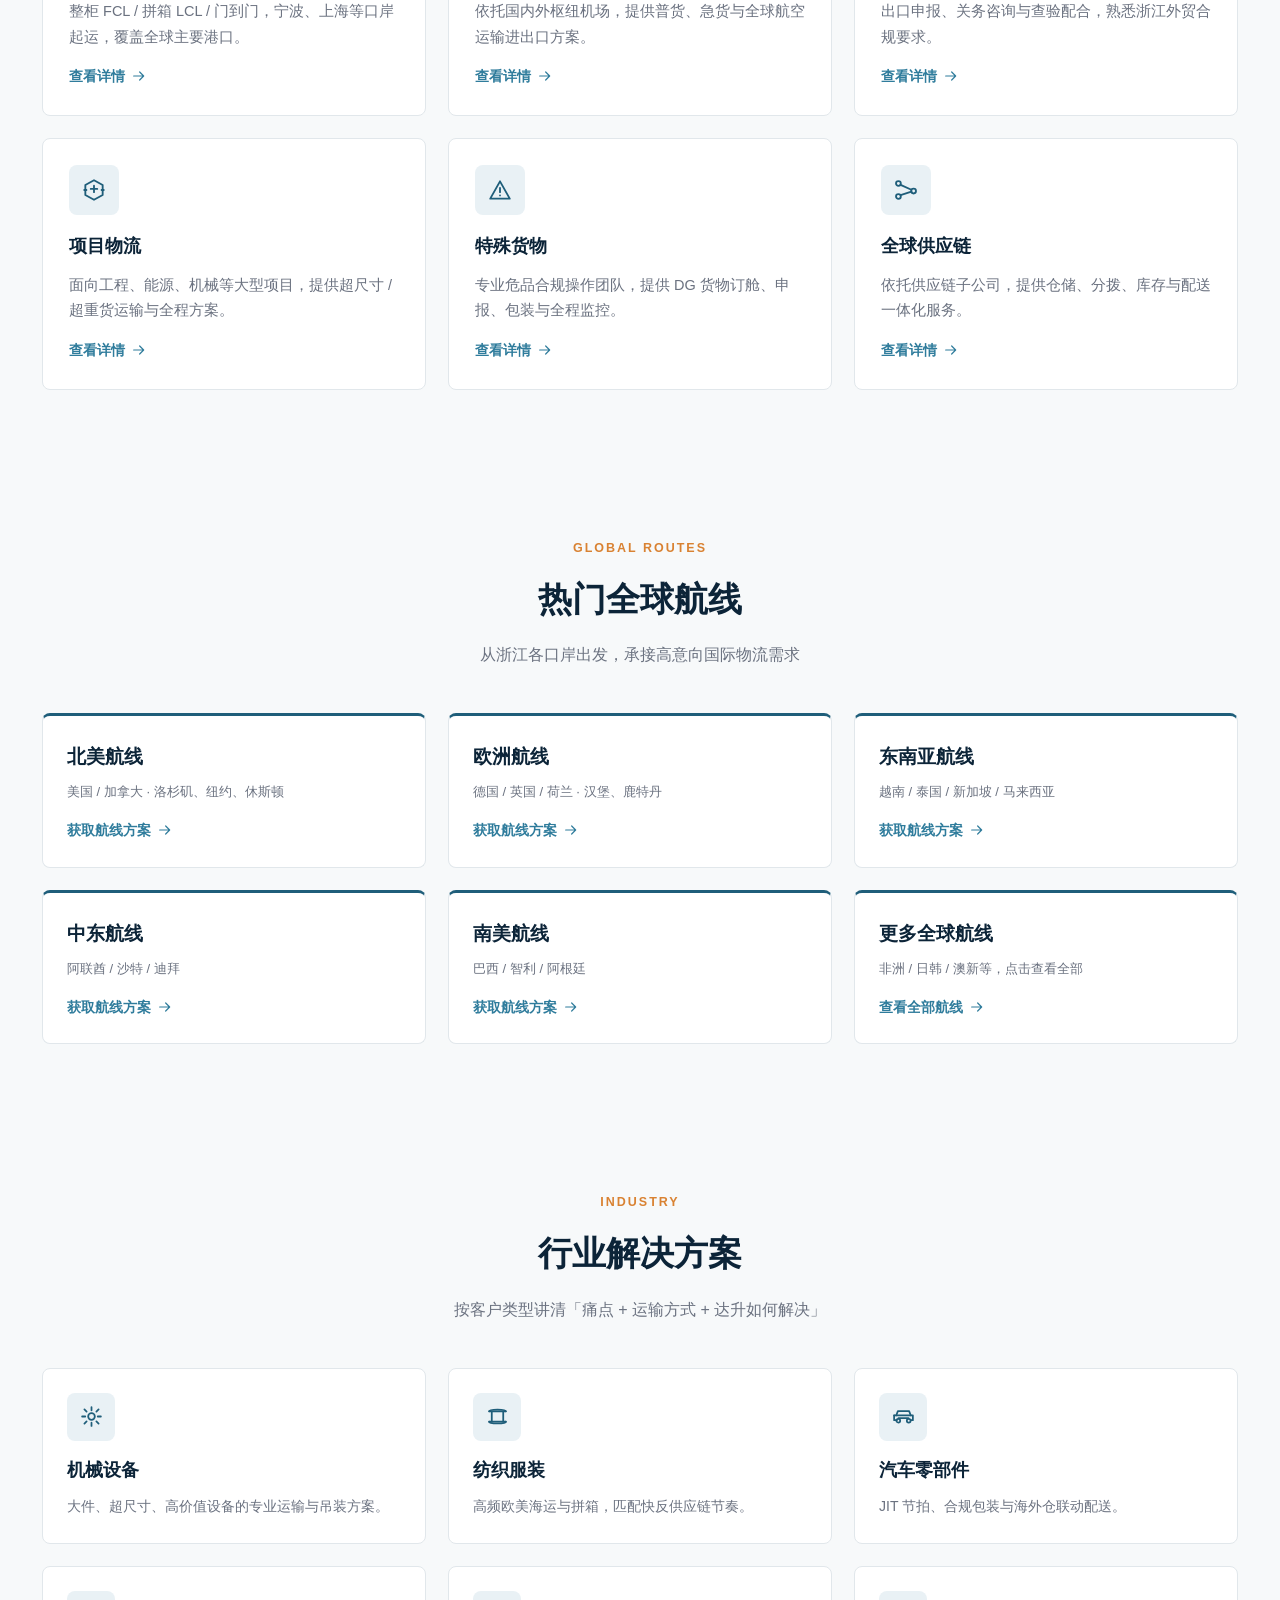
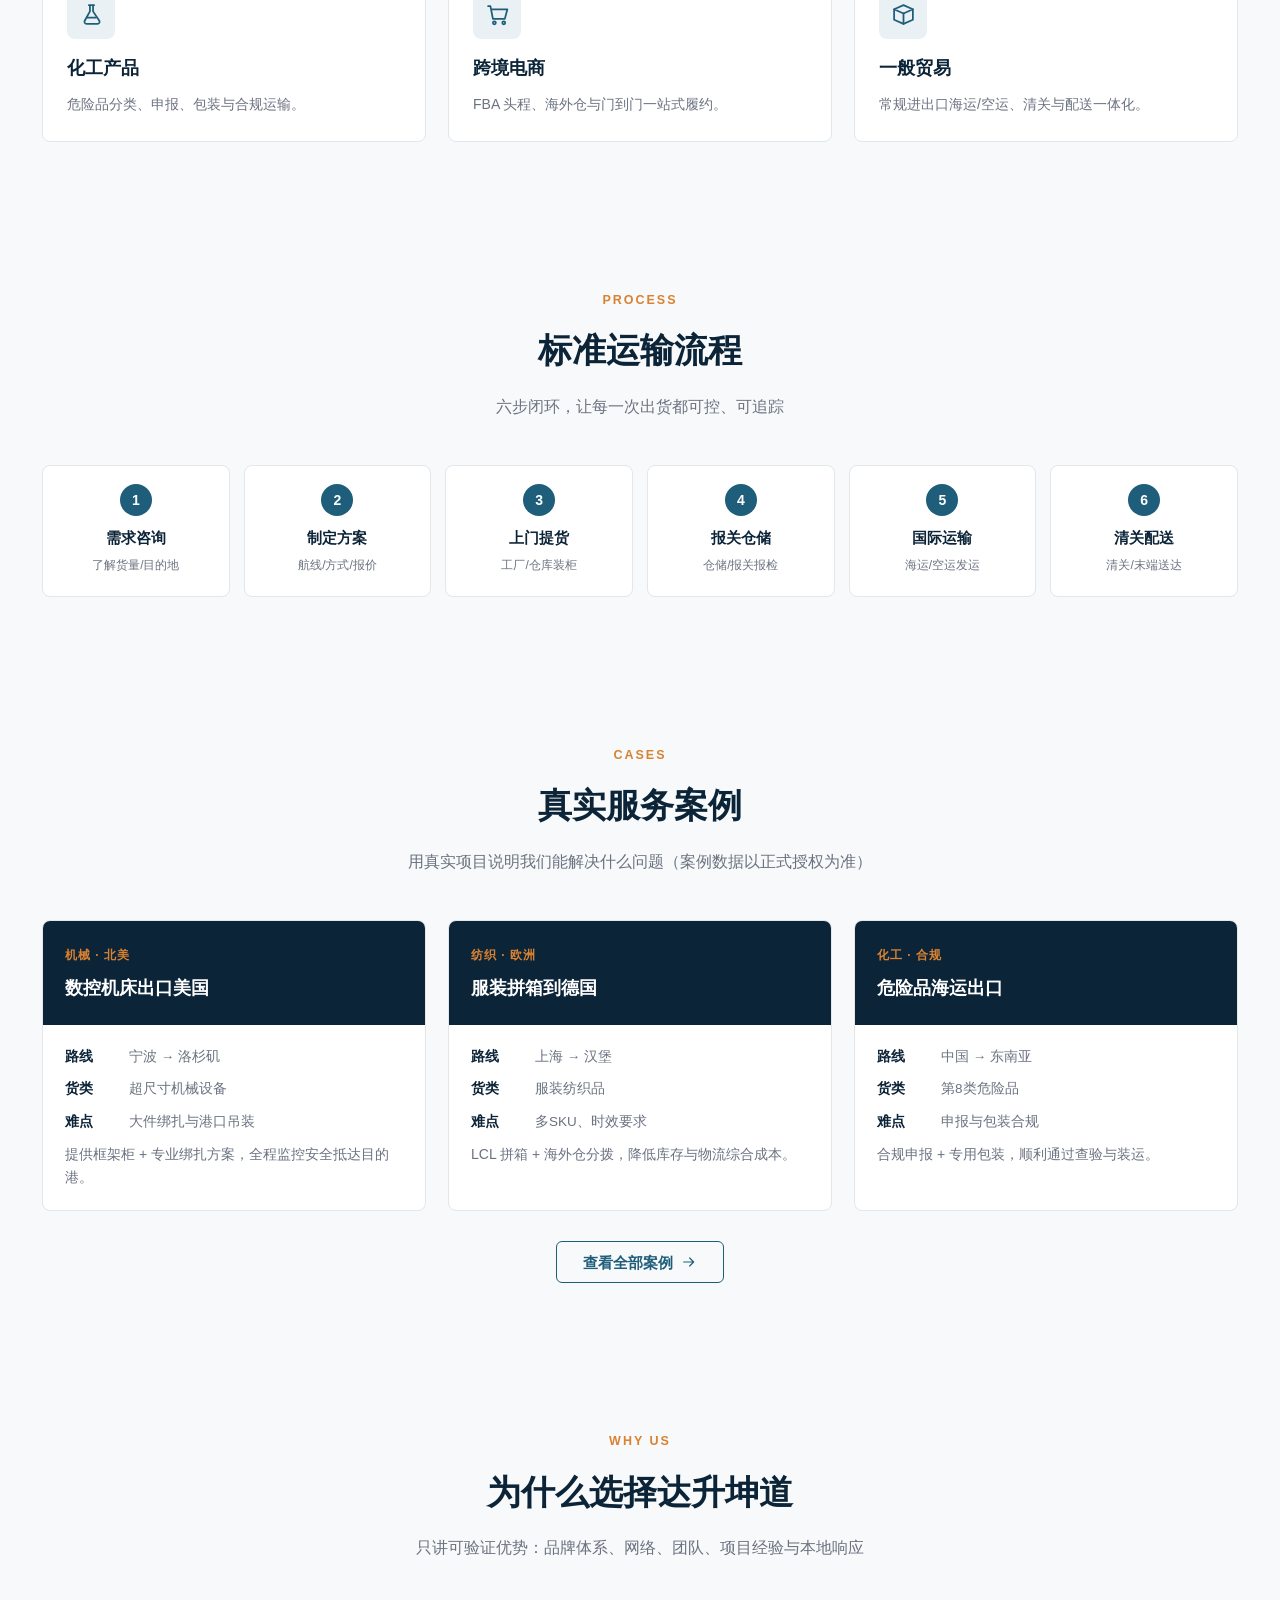
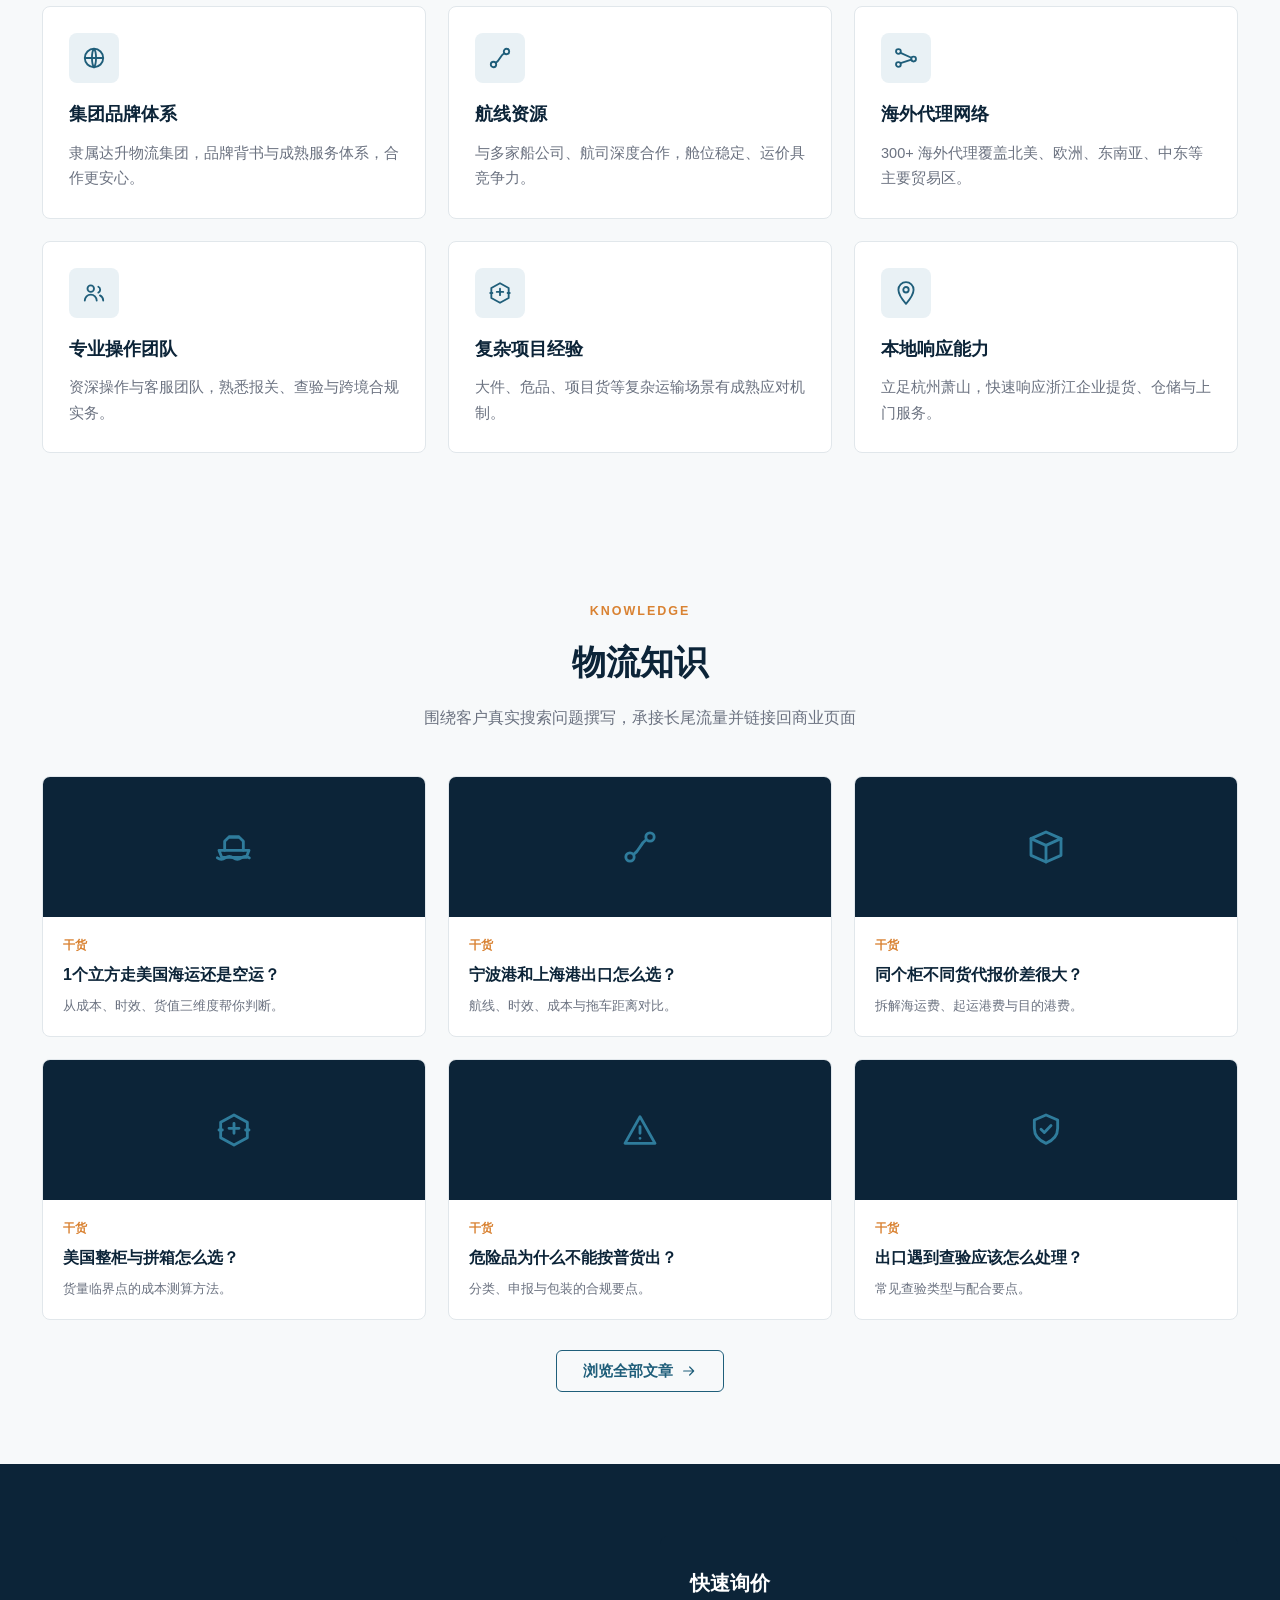
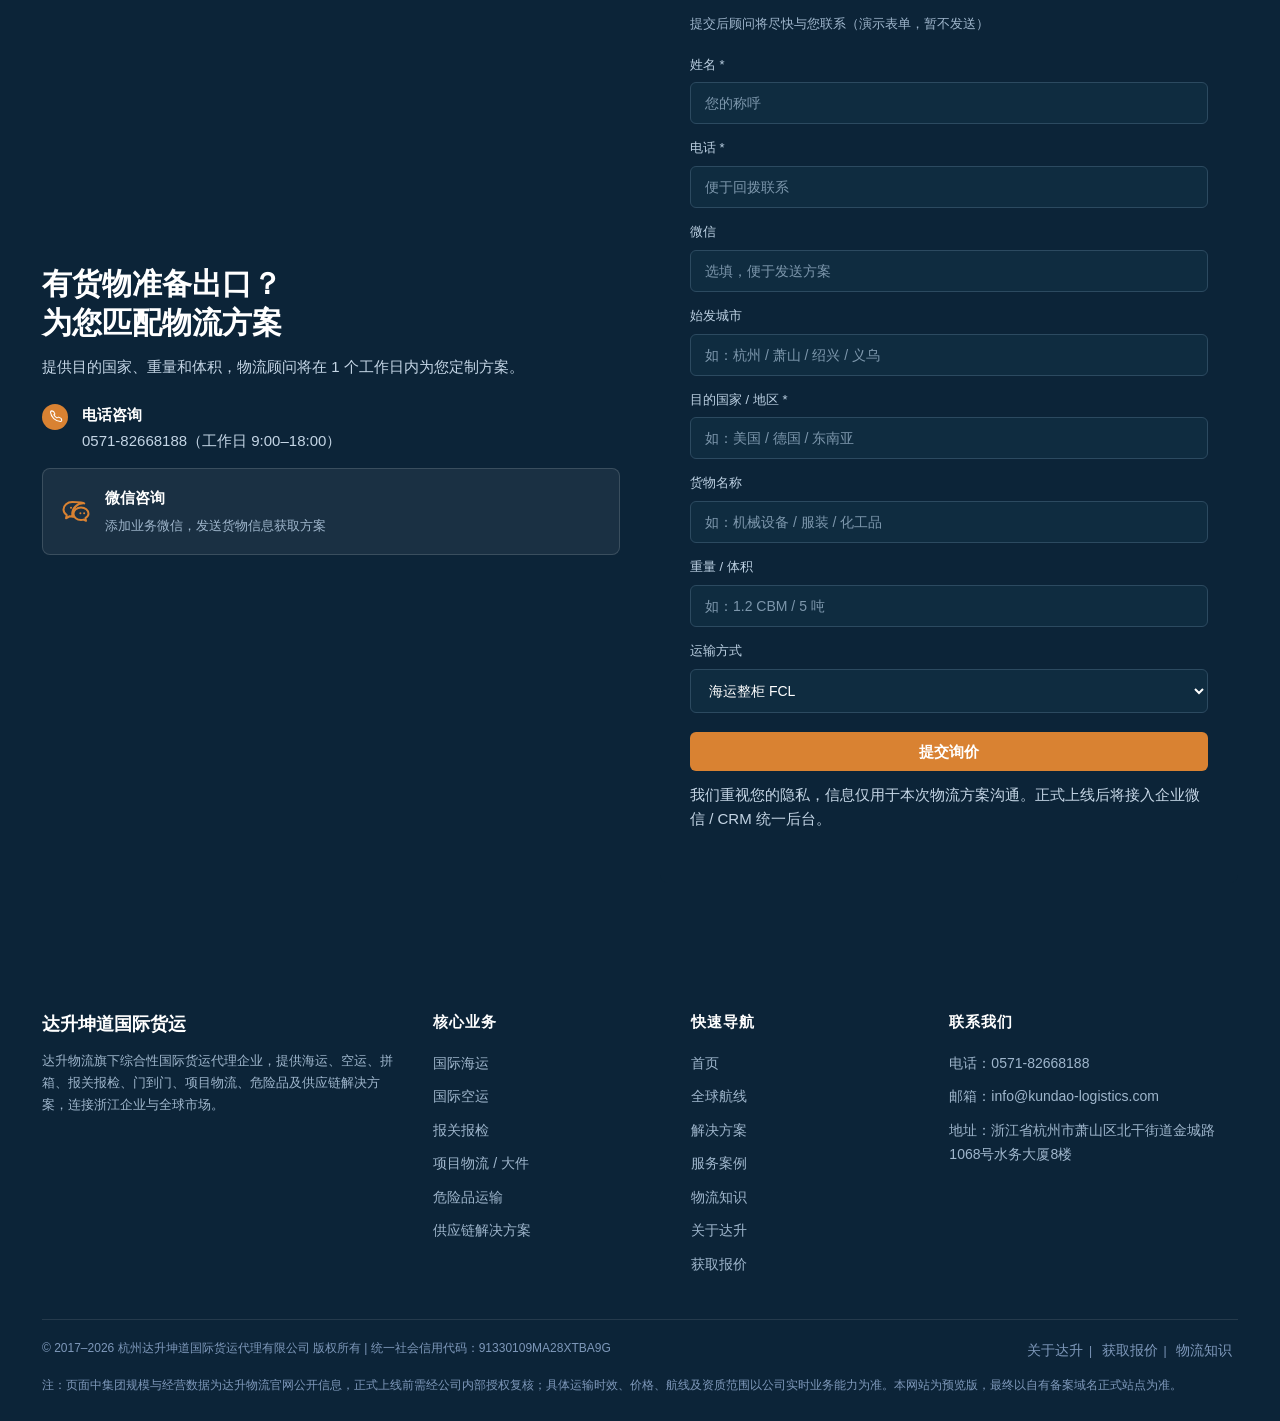
==== commit 4e6045c0: "update: index.html" ====
--- a/index.html
+++ b/index.html
@@ -61,9 +61,6 @@
         <a href="contact.html" class="btn btn-ghost-w">咨询物流顾问</a>
       </div>
     </div>
-    <div class="hero-art" aria-hidden="true">
-      <img src="assets/hero-banner.jpg" alt="全球物流安全高效：海运、空运、陆运、铁运、海外仓一站式国际物流解决方案" width="1739" height="904" loading="eager" decoding="async">
-    </div>
   </div>
 </section>
 
--- a/css/style.css
+++ b/css/style.css
@@ -103,10 +103,9 @@
 .hero .region{display:inline-flex;align-items:center;gap:8px;font-size:14px;color:#9fb6cc;margin-bottom:26px;padding:6px 14px;border:1px solid rgba(255,255,255,.16);border-radius:999px}
 .hero .region .ico{width:16px;height:16px;color:var(--c-accent)}
 .hero .cta{display:flex;gap:14px;flex-wrap:wrap}
-/* Hero 右侧线性插画（集装箱船+航线，非AI照片） */
-.hero-art{position:relative;background:var(--c-navy-2);border:1px solid rgba(255,255,255,.10);border-radius:12px;padding:22px;color:#7fa7c2}
-.hero-art svg{width:100%;height:auto;display:block}
-.hero-art .cap{font-size:12.5px;color:#7fa7c2;margin-top:10px;text-align:center;letter-spacing:1px}
+/* Hero 右侧 Banner 图 */
+.hero-art{position:relative;border:1px solid rgba(255,255,255,.10);border-radius:12px;padding:8px;background:transparent;overflow:hidden}
+.hero-art img{width:100%;height:auto;display:block;border-radius:8px}
 
 /* 实力数据带：纯色块+浅边框，无玻璃拟态 */
 .stats{background:var(--c-white);border:1px solid var(--c-line);border-radius:var(--radius);margin-top:34px;display:grid;grid-template-columns:repeat(5,1fr);overflow:hidden}
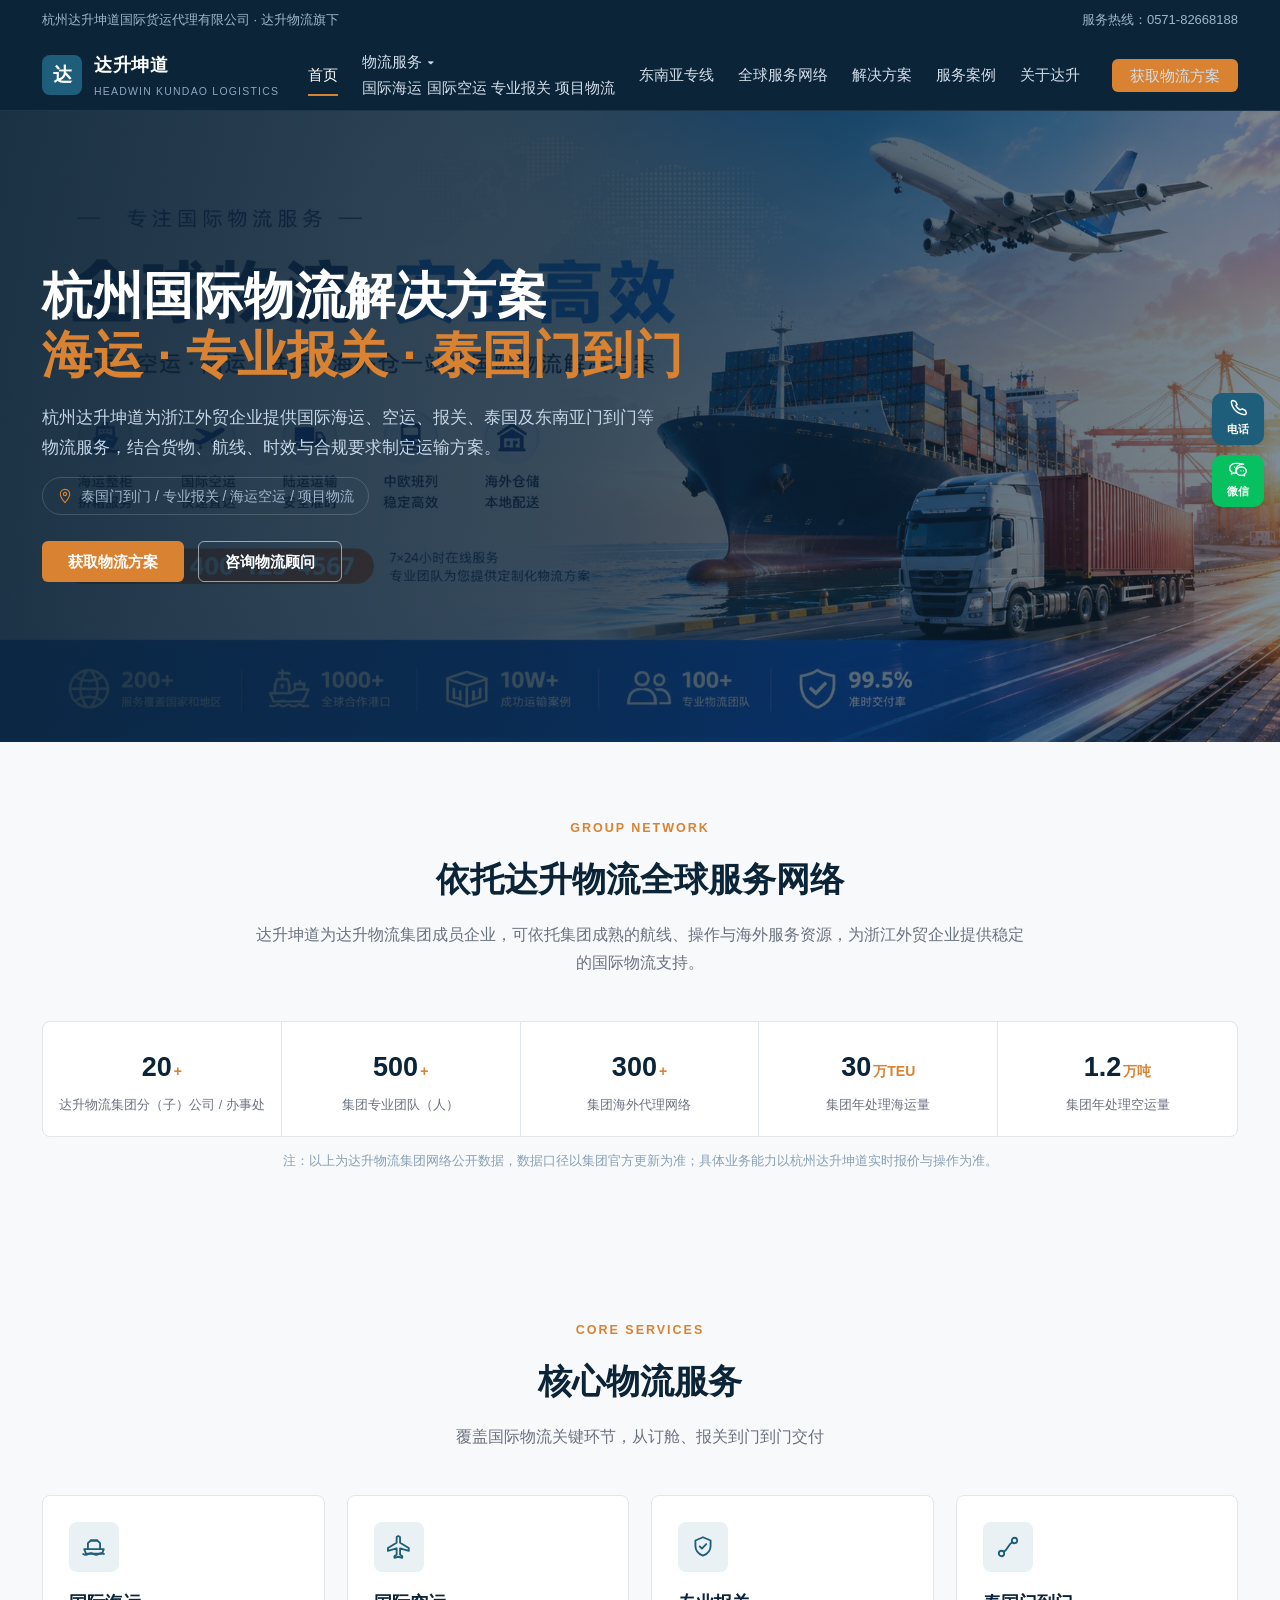
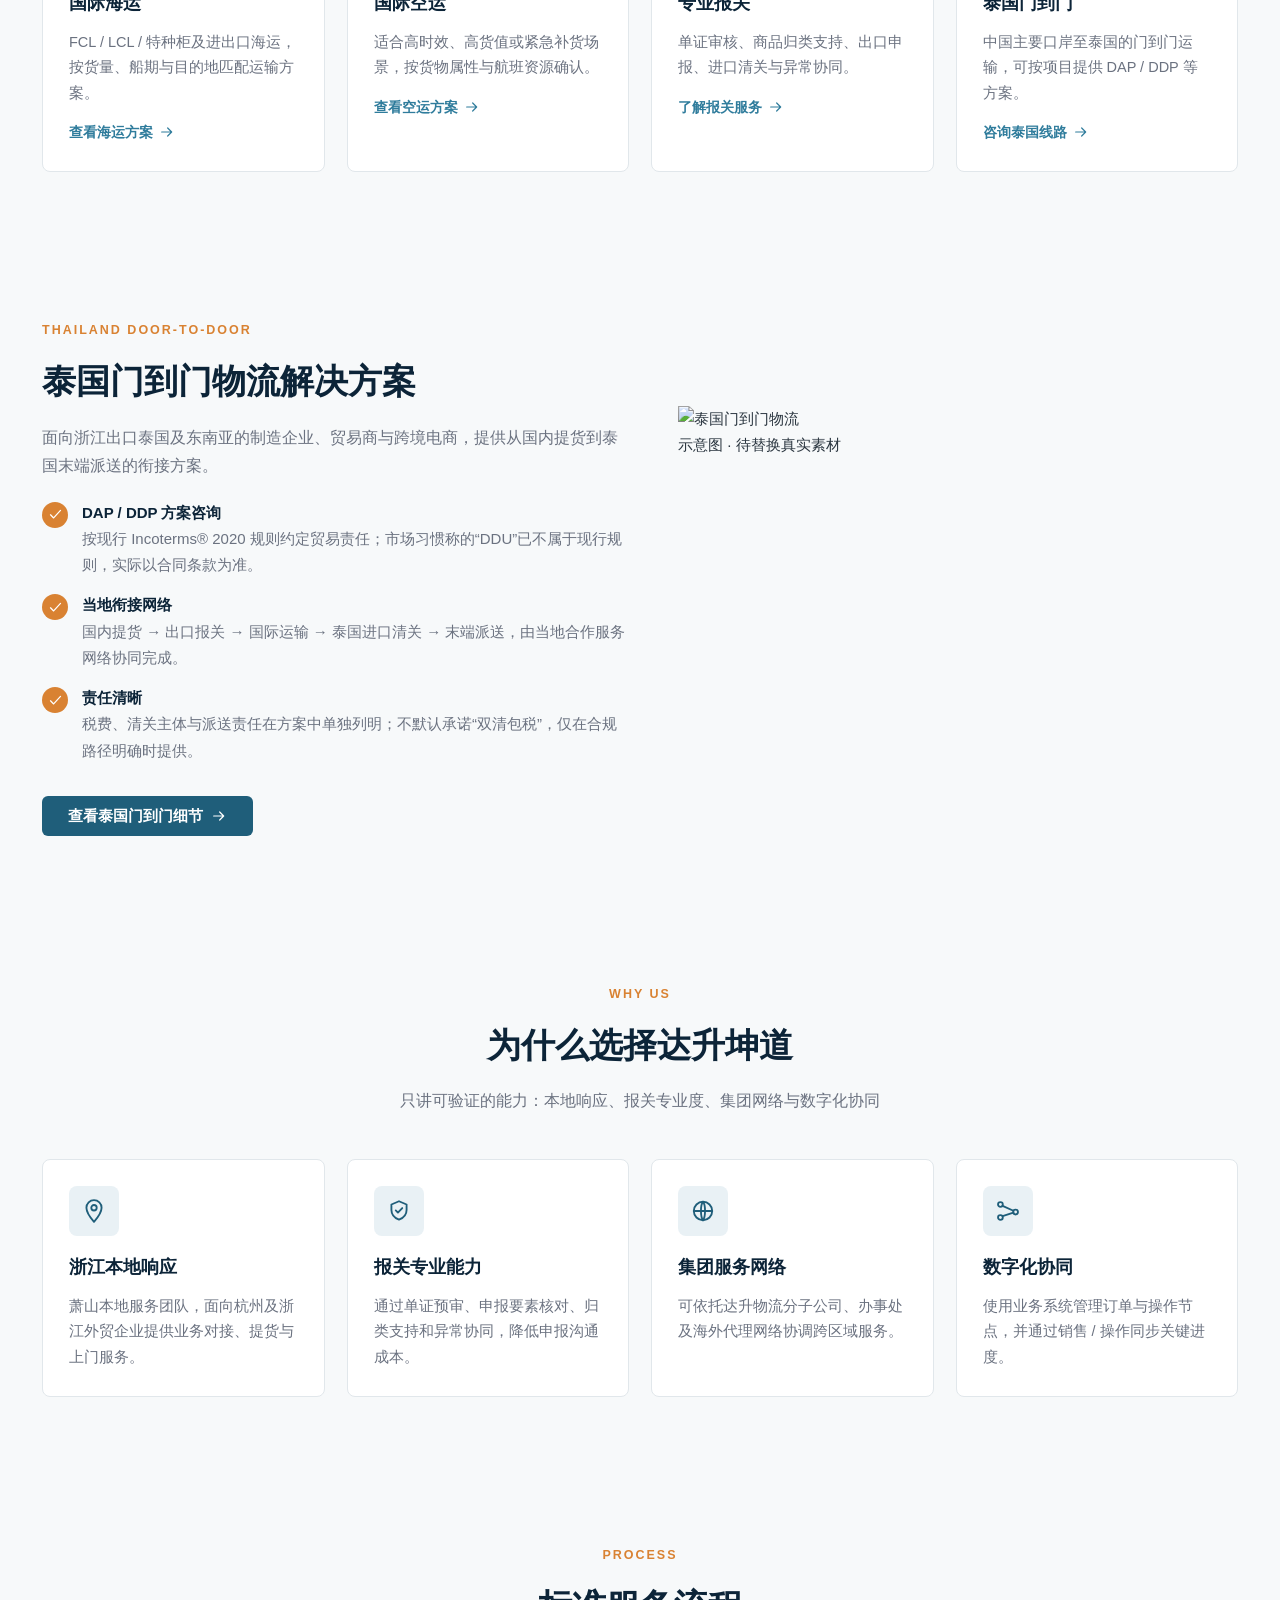
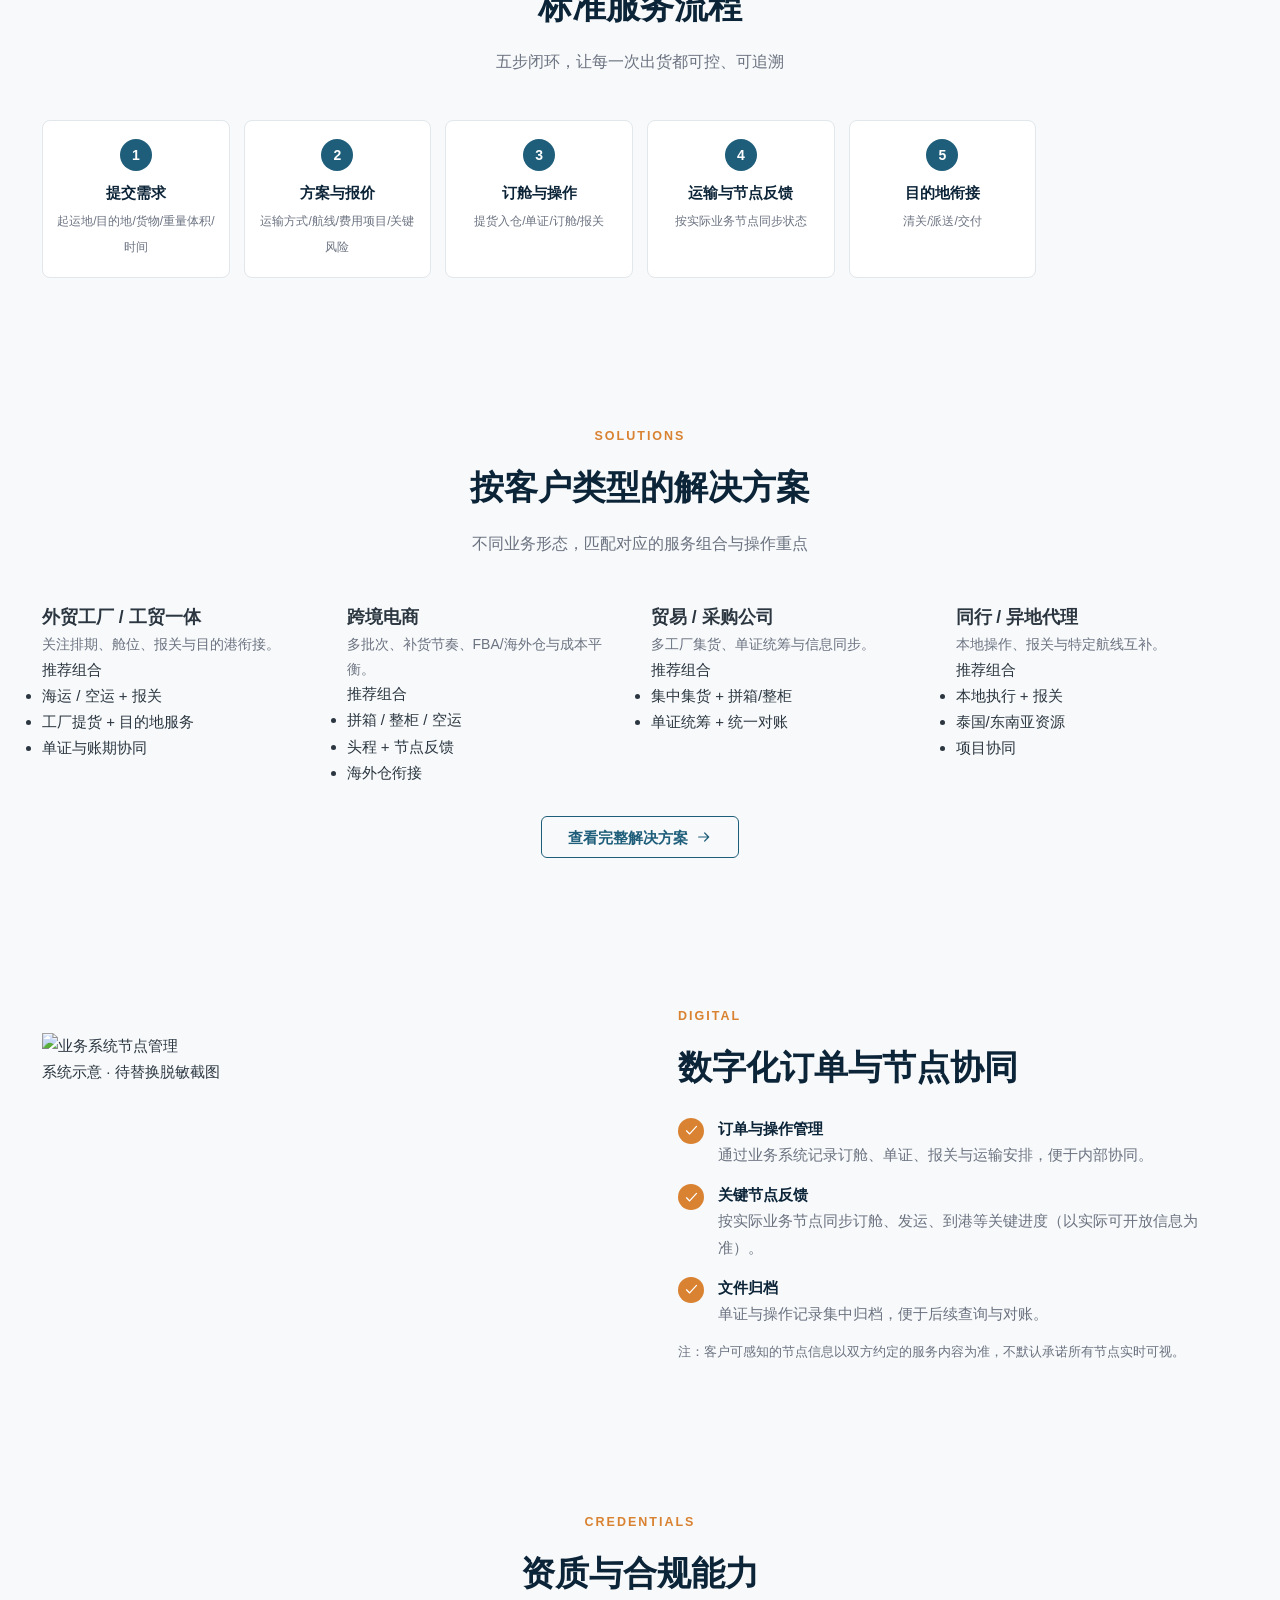
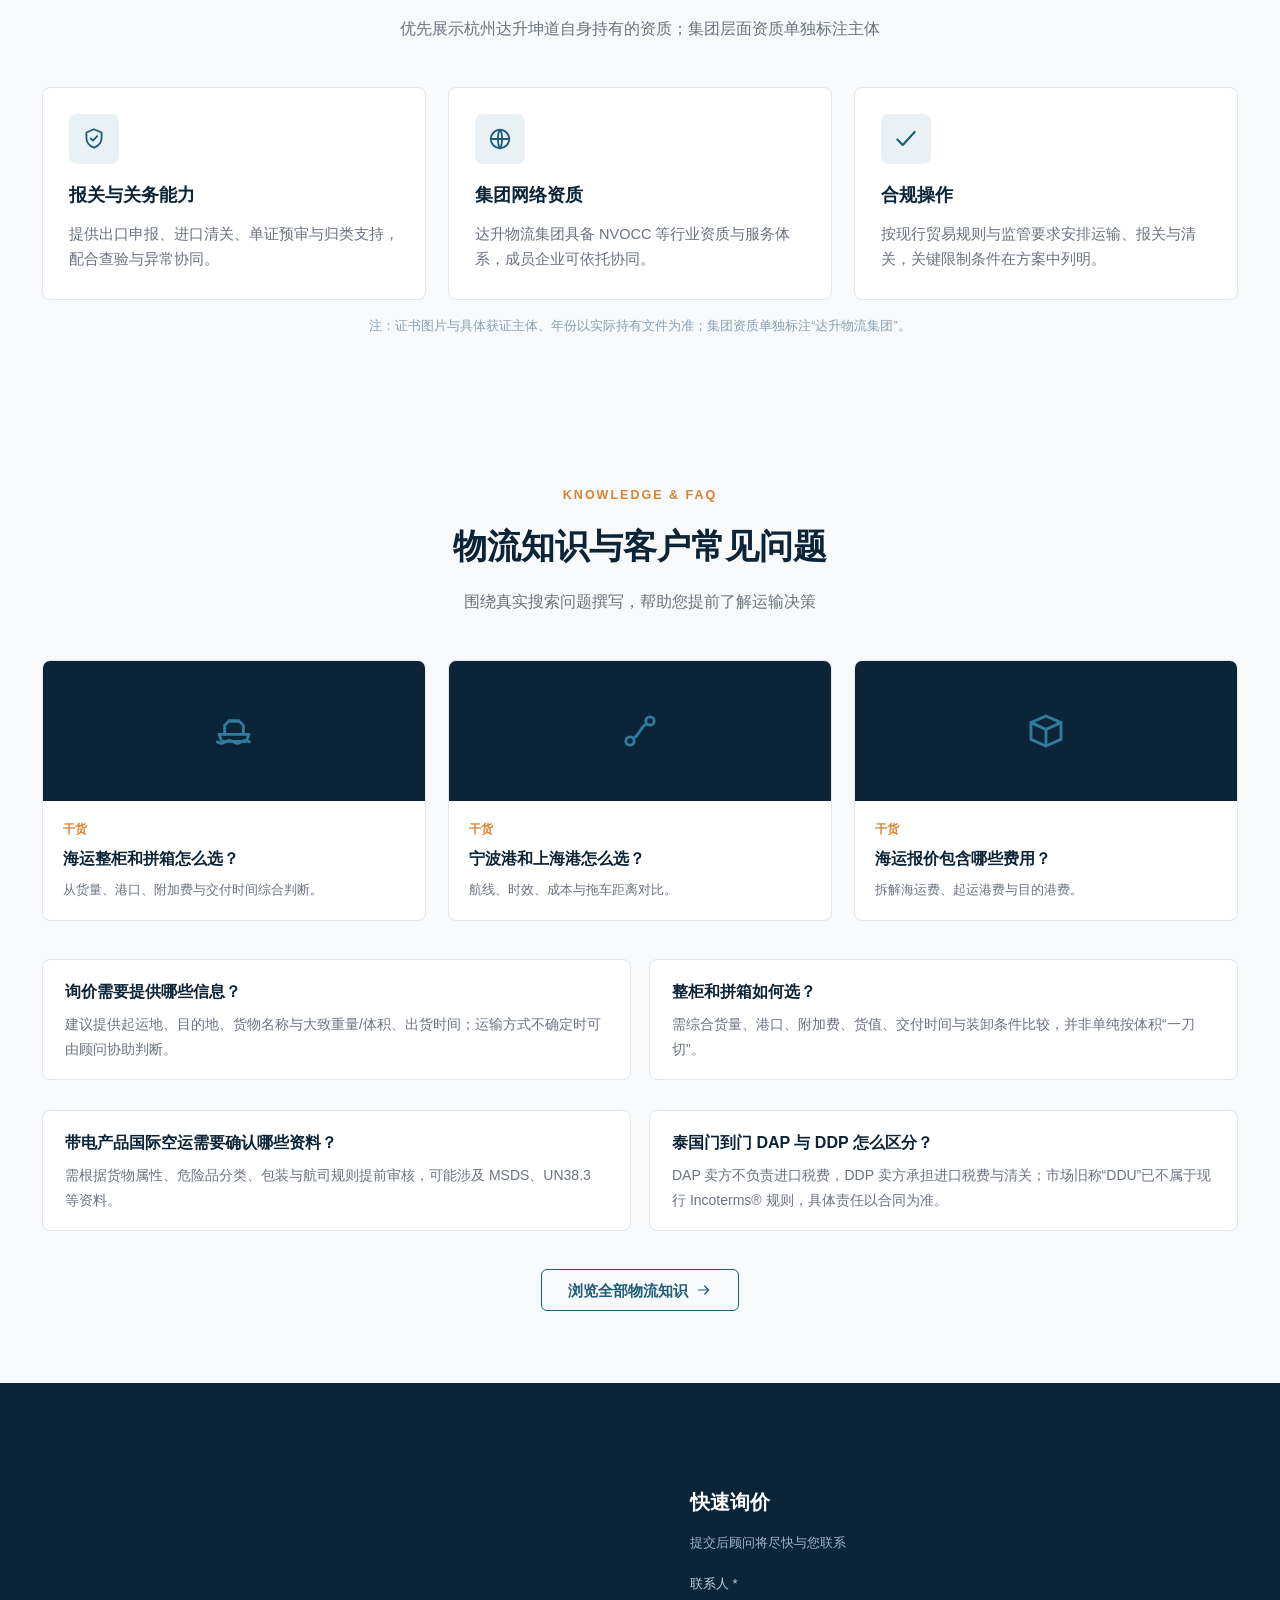
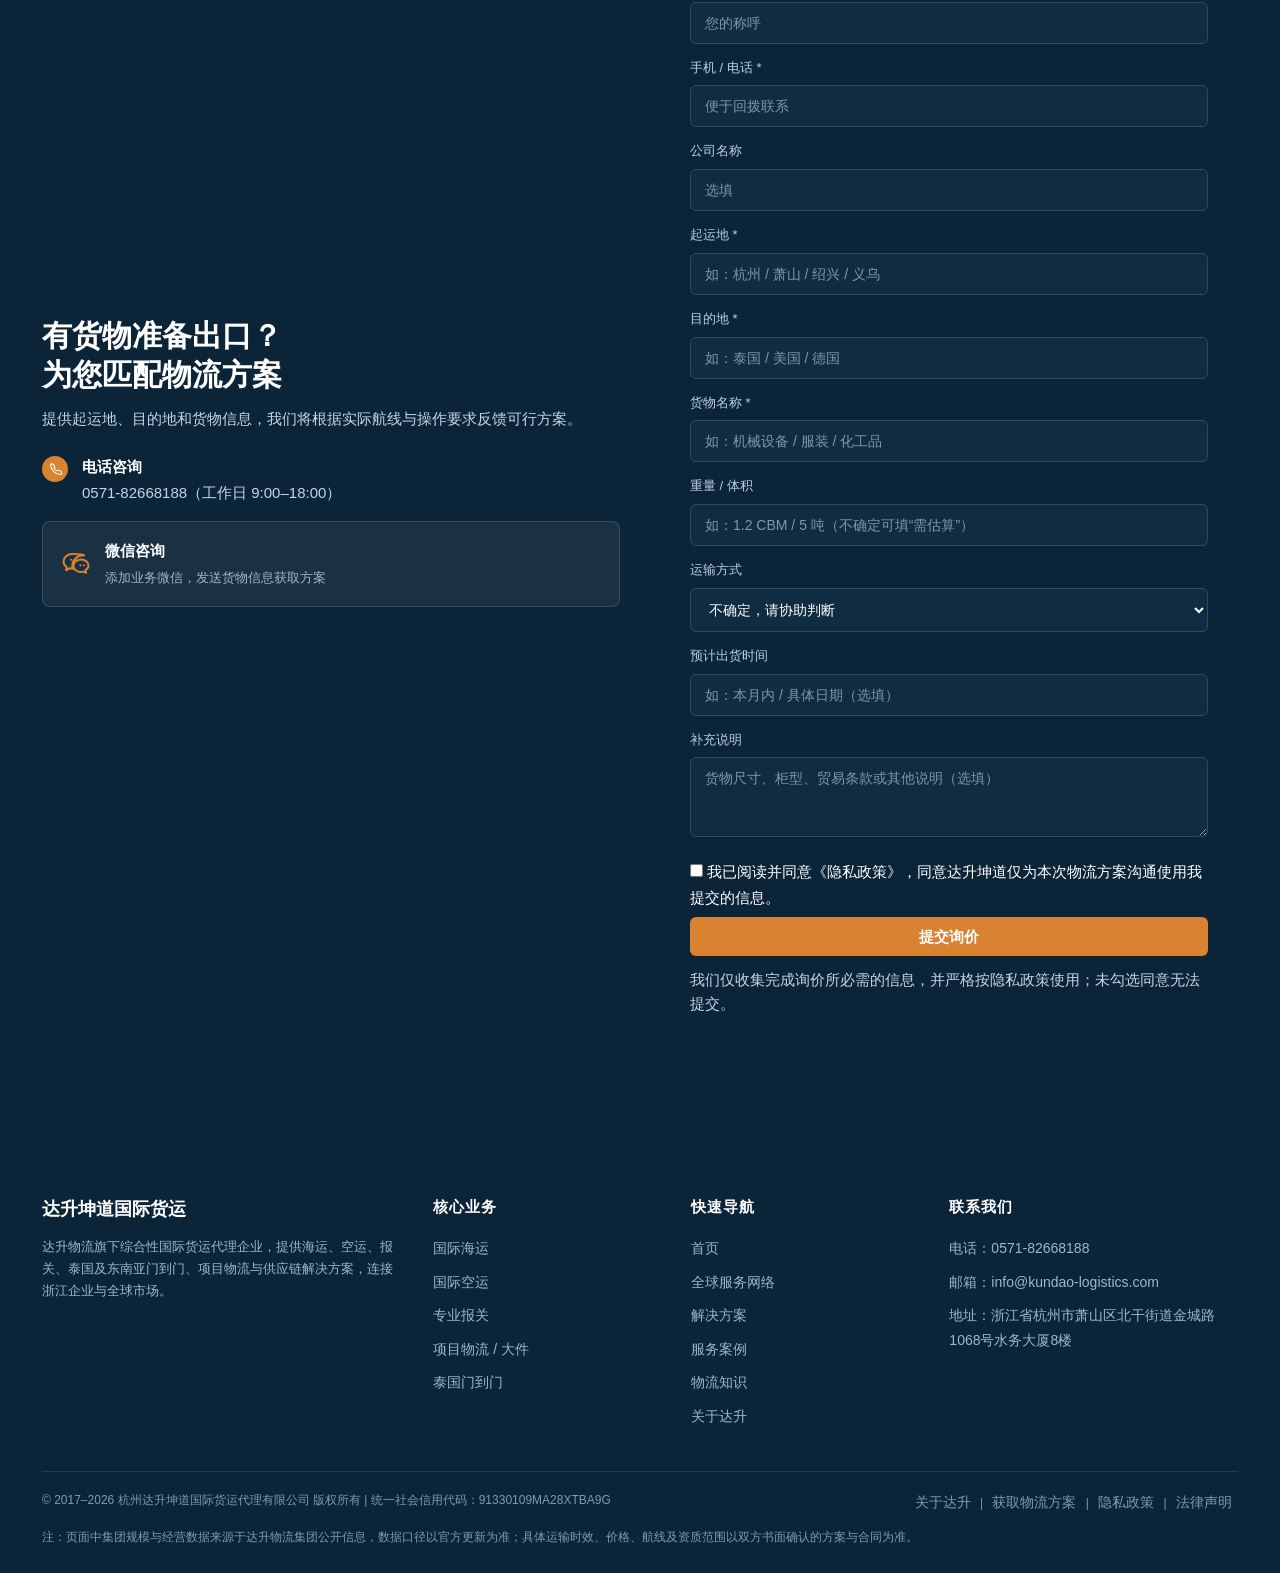
==== commit 3533f3a8: "update: index.html" ====
--- a/index.html
+++ b/index.html
@@ -3,15 +3,16 @@
 <head>
 <meta charset="UTF-8">
 <meta name="viewport" content="width=device-width, initial-scale=1.0">
-<title>杭州国际货运代理 | 达升坤道 · 海运/空运/拼箱/报关/门到门</title>
-<meta name="description" content="杭州达升坤道国际货运代理有限公司（达升物流旗下）提供国际海运、国际空运、拼箱、报关报检、门到门、项目物流、危险品及全球供应链解决方案，立足杭州萧山，服务浙江制造、外贸与跨境电商企业连接全球市场。">
-<meta name="keywords" content="杭州国际货运代理,杭州国际海运,杭州国际空运,萧山货代,绍兴国际物流,义乌货代,杭州海运拼箱,杭州到美国海运,杭州门到门国际物流,杭州报关报检">
+<title>杭州国际货运代理_国际海运_专业报关_泰国门到门 | 达升坤道</title>
+<meta name="description" content="杭州达升坤道为杭州、萧山及浙江外贸企业提供国际海运、空运、报关、泰国及东南亚门到门等物流服务，根据货物与航线需求制定运输方案。">
+<meta name="keywords" content="杭州国际货运代理,杭州海运货代,杭州报关公司,萧山国际物流,泰国门到门物流,泰国DDU专线,宁波港上海港怎么选,海运整柜拼箱怎么选">
 <meta name="author" content="杭州达升坤道国际货运代理有限公司">
 <link rel="canonical" href="https://tydianshang.github.io/daskundao-website/">
-<meta property="og:title" content="杭州国际货运代理 | 达升坤道 · 连接浙江企业与全球市场">
+<meta property="og:title" content="杭州国际物流解决方案 | 达升坤道 · 海运·报关·泰国门到门">
 <meta property="og:type" content="website">
 <meta property="og:url" content="https://tydianshang.github.io/daskundao-website/">
-<meta property="og:description" content="国际海运、空运、拼箱、报关报检、门到门、项目物流与危险品运输等一站式国际物流解决方案。">
+<meta property="og:description" content="杭州达升坤道为浙江外贸企业提供国际海运、空运、专业报关与泰国门到门等国际物流解决方案。">
+<meta property="og:image" content="https://tydianshang.github.io/daskundao-website/assets/hero-banner.jpg">
 <link rel="stylesheet" href="css/style.css">
 <script type="application/ld+json">
 {
@@ -24,12 +25,14 @@
   "foundingDate":"2017-09-08",
   "taxID":"91330109MA28XTBA9G",
   "telephone":"+86-571-82668188",
-  "contactPoint":{"@type":"ContactPoint","telephone":"+86-571-82668188","contactType":"sales","areaServed":"CN"}
+  "contactPoint":{"@type":"ContactPoint","telephone":"+86-571-82668188","contactType":"sales","areaServed":"CN"},
+  "parentOrganization":{"@type":"Organization","name":"达升物流集团"}
 }
 </script>
 </head>
 <body>
 
+<!-- TODO_CONTACT_CONFIRM: 统一主电话沿用集团公开号码 0571-82668188；请最终确认是否替换/补充（0571-82703333 / 15957187050 待确认）。 -->
 <div class="topbar"><div class="container"><span>杭州达升坤道国际货运代理有限公司 · 达升物流旗下</span><span><a href="tel:0571-82668188">服务热线：0571-82668188</a></span></div></div>
 
 <header class="nav">
@@ -37,179 +40,213 @@
     <a class="logo" href="index.html"><span class="mark">达</span><span class="txt"><b>达升坤道</b><span>HEADWIN KUNDAO LOGISTICS</span></span></a>
     <nav class="menu" id="menu">
       <a href="index.html" class="active">首页</a>
-      <a href="sea.html">国际海运</a>
-      <a href="air.html">国际空运</a>
-      <a href="routes.html">全球航线</a>
+      <div class="has-dropdown">
+        <a href="sea.html">物流服务 <span class="caret">▾</span></a>
+        <div class="dropdown">
+          <a href="sea.html">国际海运</a>
+          <a href="air.html">国际空运</a>
+          <a href="customs.html">专业报关</a>
+          <a href="sea.html#project">项目物流</a>
+        </div>
+      </div>
+      <a href="thailand.html">东南亚专线</a>
+      <a href="routes.html">全球服务网络</a>
       <a href="industries.html">解决方案</a>
       <a href="cases.html">服务案例</a>
       <a href="about.html">关于达升</a>
-      <a href="contact.html" class="btn btn-primary">获取报价</a>
+      <a href="contact.html" class="btn btn-primary">获取物流方案</a>
     </nav>
     <button class="nav-toggle" id="navToggle" aria-label="菜单">☰</button>
   </div>
 </header>
 
-<!-- 02 Hero -->
+<!-- 01 Hero -->
 <section class="hero">
   <div class="container">
     <div>
-      <h1>杭州国际货运代理<br><span class="hl">连接浙江企业与全球市场</span></h1>
-      <p class="sub">海运 · 空运 · 拼箱 · 报关报检 · 门到门国际物流。</p>
-      <div class="region"><svg class="ico"><use href="assets/icons.svg#ic-location"></use></svg>服务杭州、萧山、绍兴、义乌及浙江出口企业</div>
+      <h1>杭州国际物流解决方案<br><span class="hl">海运 · 专业报关 · 泰国门到门</span></h1>
+      <p class="sub">杭州达升坤道为浙江外贸企业提供国际海运、空运、报关、泰国及东南亚门到门等物流服务，结合货物、航线、时效与合规要求制定运输方案。</p>
+      <div class="region"><svg class="ico"><use href="assets/icons.svg#ic-location"></use></svg>泰国门到门 / 专业报关 / 海运空运 / 项目物流</div>
       <div class="cta">
-        <a href="contact.html" class="btn btn-primary">获取物流报价</a>
+        <a href="contact.html" class="btn btn-primary">获取物流方案</a>
         <a href="contact.html" class="btn btn-ghost-w">咨询物流顾问</a>
       </div>
     </div>
   </div>
 </section>
 
-<!-- 03 企业实力 -->
-<section>
-  <div class="container">
-    <div class="sec-head"><span class="tag">ABOUT US</span><h2>立足杭州萧山，服务浙江走向全球</h2><p>依托达升物流集团品牌与全球网络，为浙江制造、外贸及跨境电商企业提供专业、稳定、可追踪的国际物流解决方案。</p></div>
+<!-- 02 集团网络背书（数据标注主体） -->
+<section>
+  <div class="container">
+    <div class="sec-head"><span class="tag">GROUP NETWORK</span><h2>依托达升物流全球服务网络</h2><p>达升坤道为达升物流集团成员企业，可依托集团成熟的航线、操作与海外服务资源，为浙江外贸企业提供稳定的国际物流支持。</p></div>
     <div class="stats">
-      <div class="item"><div class="num">20<small>+</small></div><div class="lbl">集团分（子）公司 / 办事处</div></div>
-      <div class="item"><div class="num">500<small>+</small></div><div class="lbl">集团专业团队</div></div>
-      <div class="item"><div class="num">300<small>+</small></div><div class="lbl">海外代理网络</div></div>
-      <div class="item"><div class="num">30<small>万TEU</small></div><div class="lbl">年处理海运量</div></div>
-      <div class="item"><div class="num">1.2<small>万吨</small></div><div class="lbl">年处理空运量</div></div>
-    </div>
-    <p class="disclaimer" style="text-align:center;margin-top:14px">注：集团规模与经营数据来源于达升物流公开信息，正式上线前须经公司内部授权复核。</p>
-  </div>
-</section>
-
-<!-- 04 核心物流服务（6项） -->
-<section style="background:var(--c-bg)">
-  <div class="container">
-    <div class="sec-head"><span class="tag">CORE SERVICES</span><h2>核心物流服务</h2><p>覆盖国际物流全链路，从订舱、报关到门到门交付</p></div>
+      <div class="item"><div class="num">20<small>+</small></div><div class="lbl">达升物流集团分（子）公司 / 办事处</div></div>
+      <div class="item"><div class="num">500<small>+</small></div><div class="lbl">集团专业团队（人）</div></div>
+      <div class="item"><div class="num">300<small>+</small></div><div class="lbl">集团海外代理网络</div></div>
+      <div class="item"><div class="num">30<small>万TEU</small></div><div class="lbl">集团年处理海运量</div></div>
+      <div class="item"><div class="num">1.2<small>万吨</small></div><div class="lbl">集团年处理空运量</div></div>
+    </div>
+    <p class="disclaimer" style="text-align:center;margin-top:14px;color:#8aa0b5;font-size:12.5px">注：以上为达升物流集团网络公开数据，数据口径以集团官方更新为准；具体业务能力以杭州达升坤道实时报价与操作为准。</p>
+  </div>
+</section>
+
+<!-- 03 核心服务 4 卡片 -->
+<section style="background:var(--c-bg)">
+  <div class="container">
+    <div class="sec-head"><span class="tag">CORE SERVICES</span><h2>核心物流服务</h2><p>覆盖国际物流关键环节，从订舱、报关到门到门交付</p></div>
+    <div class="grid cols-4">
+      <a class="card" href="sea.html"><div class="ic"><svg class="ico"><use href="assets/icons.svg#ic-ocean"></use></svg></div><h3>国际海运</h3><p>FCL / LCL / 特种柜及进出口海运，按货量、船期与目的地匹配运输方案。</p><span class="more">查看海运方案 <svg class="ico"><use href="assets/icons.svg#ic-arrow"></use></svg></span></a>
+      <a class="card" href="air.html"><div class="ic"><svg class="ico"><use href="assets/icons.svg#ic-air"></use></svg></div><h3>国际空运</h3><p>适合高时效、高货值或紧急补货场景，按货物属性与航班资源确认。</p><span class="more">查看空运方案 <svg class="ico"><use href="assets/icons.svg#ic-arrow"></use></svg></span></a>
+      <a class="card" href="customs.html"><div class="ic"><svg class="ico"><use href="assets/icons.svg#ic-customs"></use></svg></div><h3>专业报关</h3><p>单证审核、商品归类支持、出口申报、进口清关与异常协同。</p><span class="more">了解报关服务 <svg class="ico"><use href="assets/icons.svg#ic-arrow"></use></svg></span></a>
+      <a class="card" href="thailand.html"><div class="ic"><svg class="ico"><use href="assets/icons.svg#ic-route"></use></svg></div><h3>泰国门到门</h3><p>中国主要口岸至泰国的门到门运输，可按项目提供 DAP / DDP 等方案。</p><span class="more">咨询泰国线路 <svg class="ico"><use href="assets/icons.svg#ic-arrow"></use></svg></span></a>
+    </div>
+  </div>
+</section>
+
+<!-- 04 泰国门到门差异化 -->
+<section>
+  <div class="container">
+    <div class="wrap-2">
+      <div>
+        <div class="sec-head" style="text-align:left;margin:0 0 20px"><span class="tag">THAILAND DOOR-TO-DOOR</span><h2>泰国门到门物流解决方案</h2><p style="margin-top:12px">面向浙江出口泰国及东南亚的制造企业、贸易商与跨境电商，提供从国内提货到泰国末端派送的衔接方案。</p></div>
+        <div class="feature"><span class="dot"><svg class="ico"><use href="assets/icons.svg#ic-check"></use></svg></span><div><b style="color:var(--c-navy)">DAP / DDP 方案咨询</b><br><span style="color:var(--c-ink-2)">按现行 Incoterms® 2020 规则约定贸易责任；市场习惯称的“DDU”已不属于现行规则，实际以合同条款为准。</span></div></div>
+        <div class="feature"><span class="dot"><svg class="ico"><use href="assets/icons.svg#ic-check"></use></svg></span><div><b style="color:var(--c-navy)">当地衔接网络</b><br><span style="color:var(--c-ink-2)">国内提货 → 出口报关 → 国际运输 → 泰国进口清关 → 末端派送，由当地合作服务网络协同完成。</span></div></div>
+        <div class="feature"><span class="dot"><svg class="ico"><use href="assets/icons.svg#ic-check"></use></svg></span><div><b style="color:var(--c-navy)">责任清晰</b><br><span style="color:var(--c-ink-2)">税费、清关主体与派送责任在方案中单独列明；不默认承诺“双清包税”，仅在合规路径明确时提供。</span></div></div>
+        <a href="thailand.html" class="btn btn-brand" style="margin-top:18px">查看泰国门到门细节 <svg class="ico" style="width:16px;height:16px;vertical-align:-3px"><use href="assets/icons.svg#ic-arrow"></use></svg></a>
+      </div>
+      <div class="ph" style="min-height:340px">
+        <!-- TODO_IMAGE: 真实泰国/东南亚业务场景照片替换占位图 -->
+        <img src="assets/placeholder.jpg" alt="泰国门到门物流" loading="lazy">
+        <span class="ph-label">示意图 · 待替换真实素材</span>
+      </div>
+    </div>
+  </div>
+</section>
+
+<!-- 05 为什么选择达升坤道（证据型） -->
+<section style="background:var(--c-bg)">
+  <div class="container">
+    <div class="sec-head"><span class="tag">WHY US</span><h2>为什么选择达升坤道</h2><p>只讲可验证的能力：本地响应、报关专业度、集团网络与数字化协同</p></div>
+    <div class="grid cols-4">
+      <div class="card"><div class="ic"><svg class="ico"><use href="assets/icons.svg#ic-location"></use></svg></div><h3>浙江本地响应</h3><p>萧山本地服务团队，面向杭州及浙江外贸企业提供业务对接、提货与上门服务。</p></div>
+      <div class="card"><div class="ic"><svg class="ico"><use href="assets/icons.svg#ic-customs"></use></svg></div><h3>报关专业能力</h3><p>通过单证预审、申报要素核对、归类支持和异常协同，降低申报沟通成本。</p></div>
+      <div class="card"><div class="ic"><svg class="ico"><use href="assets/icons.svg#ic-global"></use></svg></div><h3>集团服务网络</h3><p>可依托达升物流分子公司、办事处及海外代理网络协调跨区域服务。</p></div>
+      <div class="card"><div class="ic"><svg class="ico"><use href="assets/icons.svg#ic-supply"></use></svg></div><h3>数字化协同</h3><p>使用业务系统管理订单与操作节点，并通过销售 / 操作同步关键进度。</p></div>
+    </div>
+  </div>
+</section>
+
+<!-- 06 5 步业务流程 -->
+<section>
+  <div class="container">
+    <div class="sec-head"><span class="tag">PROCESS</span><h2>标准服务流程</h2><p>五步闭环，让每一次出货都可控、可追溯</p></div>
+    <div class="flow">
+      <div class="step"><div class="n">1</div><b>提交需求</b><span>起运地/目的地/货物/重量体积/时间</span></div>
+      <div class="step"><div class="n">2</div><b>方案与报价</b><span>运输方式/航线/费用项目/关键风险</span></div>
+      <div class="step"><div class="n">3</div><b>订舱与操作</b><span>提货入仓/单证/订舱/报关</span></div>
+      <div class="step"><div class="n">4</div><b>运输与节点反馈</b><span>按实际业务节点同步状态</span></div>
+      <div class="step"><div class="n">5</div><b>目的地衔接</b><span>清关/派送/交付</span></div>
+    </div>
+  </div>
+</section>
+
+<!-- 07 四类客户解决方案 -->
+<section style="background:var(--c-bg)">
+  <div class="container">
+    <div class="sec-head"><span class="tag">SOLUTIONS</span><h2>按客户类型的解决方案</h2><p>不同业务形态，匹配对应的服务组合与操作重点</p></div>
+    <div class="grid cols-4">
+      <div class="sol-card"><h3>外贸工厂 / 工贸一体</h3><p style="color:var(--c-ink-2);font-size:14px">关注排期、舱位、报关与目的港衔接。</p><div class="q">推荐组合</div><ul><li>海运 / 空运 + 报关</li><li>工厂提货 + 目的地服务</li><li>单证与账期协同</li></ul></div>
+      <div class="sol-card"><h3>跨境电商</h3><p style="color:var(--c-ink-2);font-size:14px">多批次、补货节奏、FBA/海外仓与成本平衡。</p><div class="q">推荐组合</div><ul><li>拼箱 / 整柜 / 空运</li><li>头程 + 节点反馈</li><li>海外仓衔接</li></ul></div>
+      <div class="sol-card"><h3>贸易 / 采购公司</h3><p style="color:var(--c-ink-2);font-size:14px">多工厂集货、单证统筹与信息同步。</p><div class="q">推荐组合</div><ul><li>集中集货 + 拼箱/整柜</li><li>单证统筹 + 统一对账</li></ul></div>
+      <div class="sol-card"><h3>同行 / 异地代理</h3><p style="color:var(--c-ink-2);font-size:14px">本地操作、报关与特定航线互补。</p><div class="q">推荐组合</div><ul><li>本地执行 + 报关</li><li>泰国/东南亚资源</li><li>项目协同</li></ul></div>
+    </div>
+    <div class="center" style="margin-top:30px"><a href="industries.html" class="btn btn-ghost">查看完整解决方案 <svg class="ico" style="width:16px;height:16px;vertical-align:-3px"><use href="assets/icons.svg#ic-arrow"></use></svg></a></div>
+  </div>
+</section>
+
+<!-- 08 数字化 / 系统能力 -->
+<section>
+  <div class="container">
+    <div class="wrap-2">
+      <div class="ph" style="min-height:300px">
+        <!-- TODO_IMAGE: 脱敏后的内部业务系统截图（以实际使用为准） -->
+        <img src="assets/placeholder.jpg" alt="业务系统节点管理" loading="lazy">
+        <span class="ph-label">系统示意 · 待替换脱敏截图</span>
+      </div>
+      <div>
+        <div class="sec-head" style="text-align:left;margin:0 0 18px"><span class="tag">DIGITAL</span><h2>数字化订单与节点协同</h2></div>
+        <div class="feature"><span class="dot"><svg class="ico"><use href="assets/icons.svg#ic-check"></use></svg></span><div><b style="color:var(--c-navy)">订单与操作管理</b><br><span style="color:var(--c-ink-2)">通过业务系统记录订舱、单证、报关与运输安排，便于内部协同。</span></div></div>
+        <div class="feature"><span class="dot"><svg class="ico"><use href="assets/icons.svg#ic-check"></use></svg></span><div><b style="color:var(--c-navy)">关键节点反馈</b><br><span style="color:var(--c-ink-2)">按实际业务节点同步订舱、发运、到港等关键进度（以实际可开放信息为准）。</span></div></div>
+        <div class="feature"><span class="dot"><svg class="ico"><use href="assets/icons.svg#ic-check"></use></svg></span><div><b style="color:var(--c-navy)">文件归档</b><br><span style="color:var(--c-ink-2)">单证与操作记录集中归档，便于后续查询与对账。</span></div></div>
+        <p class="muted" style="font-size:13px;margin-top:14px">注：客户可感知的节点信息以双方约定的服务内容为准，不默认承诺所有节点实时可视。</p>
+      </div>
+    </div>
+  </div>
+</section>
+
+<!-- 09 资质与合规能力 -->
+<section style="background:var(--c-bg)">
+  <div class="container">
+    <div class="sec-head"><span class="tag">CREDENTIALS</span><h2>资质与合规能力</h2><p>优先展示杭州达升坤道自身持有的资质；集团层面资质单独标注主体</p></div>
     <div class="grid cols-3">
-      <a class="card" href="sea.html"><div class="ic"><svg class="ico"><use href="assets/icons.svg#ic-ocean"></use></svg></div><h3>国际海运</h3><p>整柜 FCL / 拼箱 LCL / 门到门，宁波、上海等口岸起运，覆盖全球主要港口。</p><span class="more">查看详情 <svg class="ico"><use href="assets/icons.svg#ic-arrow"></use></svg></span></a>
-      <a class="card" href="air.html"><div class="ic"><svg class="ico"><use href="assets/icons.svg#ic-air"></use></svg></div><h3>国际空运</h3><p>依托国内外枢纽机场，提供普货、急货与全球航空运输进出口方案。</p><span class="more">查看详情 <svg class="ico"><use href="assets/icons.svg#ic-arrow"></use></svg></span></a>
-      <a class="card" href="sea.html#customs"><div class="ic"><svg class="ico"><use href="assets/icons.svg#ic-customs"></use></svg></div><h3>报关报检</h3><p>出口申报、关务咨询与查验配合，熟悉浙江外贸合规要求。</p><span class="more">查看详情 <svg class="ico"><use href="assets/icons.svg#ic-arrow"></use></svg></span></a>
-      <a class="card" href="sea.html#project"><div class="ic"><svg class="ico"><use href="assets/icons.svg#ic-project"></use></svg></div><h3>项目物流</h3><p>面向工程、能源、机械等大型项目，提供超尺寸 / 超重货运输与全程方案。</p><span class="more">查看详情 <svg class="ico"><use href="assets/icons.svg#ic-arrow"></use></svg></span></a>
-      <a class="card" href="sea.html#dg"><div class="ic"><svg class="ico"><use href="assets/icons.svg#ic-hazard"></use></svg></div><h3>特殊货物</h3><p>专业危品合规操作团队，提供 DG 货物订舱、申报、包装与全程监控。</p><span class="more">查看详情 <svg class="ico"><use href="assets/icons.svg#ic-arrow"></use></svg></span></a>
-      <a class="card" href="about.html#supply"><div class="ic"><svg class="ico"><use href="assets/icons.svg#ic-supply"></use></svg></div><h3>全球供应链</h3><p>依托供应链子公司，提供仓储、分拨、库存与配送一体化服务。</p><span class="more">查看详情 <svg class="ico"><use href="assets/icons.svg#ic-arrow"></use></svg></span></a>
-    </div>
-  </div>
-</section>
-
-<!-- 05 热门航线 -->
-<section>
-  <div class="container">
-    <div class="sec-head"><span class="tag">GLOBAL ROUTES</span><h2>热门全球航线</h2><p>从浙江各口岸出发，承接高意向国际物流需求</p></div>
+      <div class="card"><div class="ic"><svg class="ico"><use href="assets/icons.svg#ic-customs"></use></svg></div><h3>报关与关务能力</h3><p>提供出口申报、进口清关、单证预审与归类支持，配合查验与异常协同。</p></div>
+      <div class="card"><div class="ic"><svg class="ico"><use href="assets/icons.svg#ic-global"></use></svg></div><h3>集团网络资质</h3><p>达升物流集团具备 NVOCC 等行业资质与服务体系，成员企业可依托协同。</p></div>
+      <div class="card"><div class="ic"><svg class="ico"><use href="assets/icons.svg#ic-check"></use></svg></div><h3>合规操作</h3><p>按现行贸易规则与监管要求安排运输、报关与清关，关键限制条件在方案中列明。</p></div>
+    </div>
+    <p class="disclaimer" style="text-align:center;margin-top:16px;color:#8aa0b5;font-size:12.5px">注：证书图片与具体获证主体、年份以实际持有文件为准；集团资质单独标注“达升物流集团”。</p>
+  </div>
+</section>
+
+<!-- 10 物流知识 + FAQ + 最终 CTA -->
+<section>
+  <div class="container">
+    <div class="sec-head"><span class="tag">KNOWLEDGE & FAQ</span><h2>物流知识与客户常见问题</h2><p>围绕真实搜索问题撰写，帮助您提前了解运输决策</p></div>
     <div class="grid cols-3">
-      <a class="route-card" href="routes.html#na"><h3>北美航线</h3><div class="meta">美国 / 加拿大 · 洛杉矶、纽约、休斯顿</div><span class="more">获取航线方案 <svg class="ico"><use href="assets/icons.svg#ic-arrow"></use></svg></span></a>
-      <a class="route-card" href="routes.html#eu"><h3>欧洲航线</h3><div class="meta">德国 / 英国 / 荷兰 · 汉堡、鹿特丹</div><span class="more">获取航线方案 <svg class="ico"><use href="assets/icons.svg#ic-arrow"></use></svg></span></a>
-      <a class="route-card" href="routes.html#sea"><h3>东南亚航线</h3><div class="meta">越南 / 泰国 / 新加坡 / 马来西亚</div><span class="more">获取航线方案 <svg class="ico"><use href="assets/icons.svg#ic-arrow"></use></svg></span></a>
-      <a class="route-card" href="routes.html#me"><h3>中东航线</h3><div class="meta">阿联酋 / 沙特 / 迪拜</div><span class="more">获取航线方案 <svg class="ico"><use href="assets/icons.svg#ic-arrow"></use></svg></span></a>
-      <a class="route-card" href="routes.html"><h3>南美航线</h3><div class="meta">巴西 / 智利 / 阿根廷</div><span class="more">获取航线方案 <svg class="ico"><use href="assets/icons.svg#ic-arrow"></use></svg></span></a>
-      <a class="route-card" href="routes.html"><h3>更多全球航线</h3><div class="meta">非洲 / 日韩 / 澳新等，点击查看全部</div><span class="more">查看全部航线 <svg class="ico"><use href="assets/icons.svg#ic-arrow"></use></svg></span></a>
-    </div>
-  </div>
-</section>
-
-<!-- 06 行业解决方案 -->
-<section style="background:var(--c-bg)">
-  <div class="container">
-    <div class="sec-head"><span class="tag">INDUSTRY</span><h2>行业解决方案</h2><p>按客户类型讲清「痛点 + 运输方式 + 达升如何解决」</p></div>
-    <div class="grid cols-3">
-      <a class="ind-card" href="industries.html#machinery"><div class="ic"><svg class="ico"><use href="assets/icons.svg#ic-machinery"></use></svg></div><h3>机械设备</h3><p>大件、超尺寸、高价值设备的专业运输与吊装方案。</p></a>
-      <a class="ind-card" href="industries.html#textile"><div class="ic"><svg class="ico"><use href="assets/icons.svg#ic-textile"></use></svg></div><h3>纺织服装</h3><p>高频欧美海运与拼箱，匹配快反供应链节奏。</p></a>
-      <a class="ind-card" href="industries.html#auto"><div class="ic"><svg class="ico"><use href="assets/icons.svg#ic-auto"></use></svg></div><h3>汽车零部件</h3><p>JIT 节拍、合规包装与海外仓联动配送。</p></a>
-      <a class="ind-card" href="industries.html#chem"><div class="ic"><svg class="ico"><use href="assets/icons.svg#ic-chem"></use></svg></div><h3>化工产品</h3><p>危险品分类、申报、包装与合规运输。</p></a>
-      <a class="ind-card" href="industries.html#cross"><div class="ic"><svg class="ico"><use href="assets/icons.svg#ic-crossborder"></use></svg></div><h3>跨境电商</h3><p>FBA 头程、海外仓与门到门一站式履约。</p></a>
-      <a class="ind-card" href="industries.html#trade"><div class="ic"><svg class="ico"><use href="assets/icons.svg#ic-trade"></use></svg></div><h3>一般贸易</h3><p>常规进出口海运/空运、清关与配送一体化。</p></a>
-    </div>
-  </div>
-</section>
-
-<!-- 07 运输流程（6步） -->
-<section>
-  <div class="container">
-    <div class="sec-head"><span class="tag">PROCESS</span><h2>标准运输流程</h2><p>六步闭环，让每一次出货都可控、可追踪</p></div>
-    <div class="flow">
-      <div class="step"><div class="n">1</div><b>需求咨询</b><span>了解货量/目的地</span></div>
-      <div class="step"><div class="n">2</div><b>制定方案</b><span>航线/方式/报价</span></div>
-      <div class="step"><div class="n">3</div><b>上门提货</b><span>工厂/仓库装柜</span></div>
-      <div class="step"><div class="n">4</div><b>报关仓储</b><span>仓储/报关报检</span></div>
-      <div class="step"><div class="n">5</div><b>国际运输</b><span>海运/空运发运</span></div>
-      <div class="step"><div class="n">6</div><b>清关配送</b><span>清关/末端送达</span></div>
-    </div>
-  </div>
-</section>
-
-<!-- 08 真实案例 -->
-<section style="background:var(--c-bg)">
-  <div class="container">
-    <div class="sec-head"><span class="tag">CASES</span><h2>真实服务案例</h2><p>用真实项目说明我们能解决什么问题（案例数据以正式授权为准）</p></div>
-    <div class="grid cols-3">
-      <div class="case-card"><div class="top"><span class="tag">机械 · 北美</span><h3>数控机床出口美国</h3></div><div class="body"><div class="row"><b>路线</b><span>宁波 → 洛杉矶</span></div><div class="row"><b>货类</b><span>超尺寸机械设备</span></div><div class="row"><b>难点</b><span>大件绑扎与港口吊装</span></div><p class="desc">提供框架柜 + 专业绑扎方案，全程监控安全抵达目的港。</p></div></div>
-      <div class="case-card"><div class="top"><span class="tag">纺织 · 欧洲</span><h3>服装拼箱到德国</h3></div><div class="body"><div class="row"><b>路线</b><span>上海 → 汉堡</span></div><div class="row"><b>货类</b><span>服装纺织品</span></div><div class="row"><b>难点</b><span>多SKU、时效要求</span></div><p class="desc">LCL 拼箱 + 海外仓分拨，降低库存与物流综合成本。</p></div></div>
-      <div class="case-card"><div class="top"><span class="tag">化工 · 合规</span><h3>危险品海运出口</h3></div><div class="body"><div class="row"><b>路线</b><span>中国 → 东南亚</span></div><div class="row"><b>货类</b><span>第8类危险品</span></div><div class="row"><b>难点</b><span>申报与包装合规</span></div><p class="desc">合规申报 + 专用包装，顺利通过查验与装运。</p></div></div>
-    </div>
-    <div class="center" style="margin-top:30px"><a href="cases.html" class="btn btn-ghost">查看全部案例 <svg class="ico" style="width:16px;height:16px;vertical-align:-3px"><use href="assets/icons.svg#ic-arrow"></use></svg></a></div>
-  </div>
-</section>
-
-<!-- 09 为什么选择达升 -->
-<section>
-  <div class="container">
-    <div class="sec-head"><span class="tag">WHY US</span><h2>为什么选择达升坤道</h2><p>只讲可验证优势：品牌体系、网络、团队、项目经验与本地响应</p></div>
-    <div class="grid cols-3">
-      <div class="card"><div class="ic"><svg class="ico"><use href="assets/icons.svg#ic-global"></use></svg></div><h3>集团品牌体系</h3><p>隶属达升物流集团，品牌背书与成熟服务体系，合作更安心。</p></div>
-      <div class="card"><div class="ic"><svg class="ico"><use href="assets/icons.svg#ic-route"></use></svg></div><h3>航线资源</h3><p>与多家船公司、航司深度合作，舱位稳定、运价具竞争力。</p></div>
-      <div class="card"><div class="ic"><svg class="ico"><use href="assets/icons.svg#ic-supply"></use></svg></div><h3>海外代理网络</h3><p>300+ 海外代理覆盖北美、欧洲、东南亚、中东等主要贸易区。</p></div>
-      <div class="card"><div class="ic"><svg class="ico"><use href="assets/icons.svg#ic-team"></use></svg></div><h3>专业操作团队</h3><p>资深操作与客服团队，熟悉报关、查验与跨境合规实务。</p></div>
-      <div class="card"><div class="ic"><svg class="ico"><use href="assets/icons.svg#ic-project"></use></svg></div><h3>复杂项目经验</h3><p>大件、危品、项目货等复杂运输场景有成熟应对机制。</p></div>
-      <div class="card"><div class="ic"><svg class="ico"><use href="assets/icons.svg#ic-location"></use></svg></div><h3>本地响应能力</h3><p>立足杭州萧山，快速响应浙江企业提货、仓储与上门服务。</p></div>
-    </div>
-  </div>
-</section>
-
-<!-- 10 物流知识 -->
-<section style="background:var(--c-bg)">
-  <div class="container">
-    <div class="sec-head"><span class="tag">KNOWLEDGE</span><h2>物流知识</h2><p>围绕客户真实搜索问题撰写，承接长尾流量并链接回商业页面</p></div>
-    <div class="grid cols-3">
-      <a class="post" href="knowledge.html#q1"><div class="thumb"><svg class="ico"><use href="assets/icons.svg#ic-ocean"></use></svg></div><div class="body"><span class="date">干货</span><h3>1个立方走美国海运还是空运？</h3><p>从成本、时效、货值三维度帮你判断。</p></div></a>
-      <a class="post" href="knowledge.html#q2"><div class="thumb"><svg class="ico"><use href="assets/icons.svg#ic-route"></use></svg></div><div class="body"><span class="date">干货</span><h3>宁波港和上海港出口怎么选？</h3><p>航线、时效、成本与拖车距离对比。</p></div></a>
-      <a class="post" href="knowledge.html#q3"><div class="thumb"><svg class="ico"><use href="assets/icons.svg#ic-trade"></use></svg></div><div class="body"><span class="date">干货</span><h3>同个柜不同货代报价差很大？</h3><p>拆解海运费、起运港费与目的港费。</p></div></a>
-      <a class="post" href="knowledge.html#q4"><div class="thumb"><svg class="ico"><use href="assets/icons.svg#ic-project"></use></svg></div><div class="body"><span class="date">干货</span><h3>美国整柜与拼箱怎么选？</h3><p>货量临界点的成本测算方法。</p></div></a>
-      <a class="post" href="knowledge.html#q5"><div class="thumb"><svg class="ico"><use href="assets/icons.svg#ic-hazard"></use></svg></div><div class="body"><span class="date">干货</span><h3>危险品为什么不能按普货出？</h3><p>分类、申报与包装的合规要点。</p></div></a>
-      <a class="post" href="knowledge.html#q6"><div class="thumb"><svg class="ico"><use href="assets/icons.svg#ic-customs"></use></svg></div><div class="body"><span class="date">干货</span><h3>出口遇到查验应该怎么处理？</h3><p>常见查验类型与配合要点。</p></div></a>
-    </div>
-    <div class="center" style="margin-top:30px"><a href="knowledge.html" class="btn btn-ghost">浏览全部文章 <svg class="ico" style="width:16px;height:16px;vertical-align:-3px"><use href="assets/icons.svg#ic-arrow"></use></svg></a></div>
-  </div>
-</section>
-
-<!-- 11 强CTA -->
+      <a class="post" href="knowledge.html#q1"><div class="thumb"><svg class="ico"><use href="assets/icons.svg#ic-ocean"></use></svg></div><div class="body"><span class="date">干货</span><h3>海运整柜和拼箱怎么选？</h3><p>从货量、港口、附加费与交付时间综合判断。</p></div></a>
+      <a class="post" href="knowledge.html#q2"><div class="thumb"><svg class="ico"><use href="assets/icons.svg#ic-route"></use></svg></div><div class="body"><span class="date">干货</span><h3>宁波港和上海港怎么选？</h3><p>航线、时效、成本与拖车距离对比。</p></div></a>
+      <a class="post" href="knowledge.html#q3"><div class="thumb"><svg class="ico"><use href="assets/icons.svg#ic-trade"></use></svg></div><div class="body"><span class="date">干货</span><h3>海运报价包含哪些费用？</h3><p>拆解海运费、起运港费与目的港费。</p></div></a>
+    </div>
+
+    <div style="display:grid;grid-template-columns:1fr 1fr;gap:18px;margin-top:38px" class="faq-grid">
+      <div class="faq"><h4>询价需要提供哪些信息？</h4><p>建议提供起运地、目的地、货物名称与大致重量/体积、出货时间；运输方式不确定时可由顾问协助判断。</p></div>
+      <div class="faq"><h4>整柜和拼箱如何选？</h4><p>需综合货量、港口、附加费、货值、交付时间与装卸条件比较，并非单纯按体积“一刀切”。</p></div>
+      <div class="faq"><h4>带电产品国际空运需要确认哪些资料？</h4><p>需根据货物属性、危险品分类、包装与航司规则提前审核，可能涉及 MSDS、UN38.3 等资料。</p></div>
+      <div class="faq"><h4>泰国门到门 DAP 与 DDP 怎么区分？</h4><p>DAP 卖方不负责进口税费，DDP 卖方承担进口税费与清关；市场旧称“DDU”已不属于现行 Incoterms® 规则，具体责任以合同为准。</p></div>
+    </div>
+    <div class="center" style="margin-top:26px"><a href="knowledge.html" class="btn btn-ghost">浏览全部物流知识 <svg class="ico" style="width:16px;height:16px;vertical-align:-3px"><use href="assets/icons.svg#ic-arrow"></use></svg></a></div>
+  </div>
+</section>
+
+<!-- 11 强 CTA -->
 <section class="cta-band">
   <div class="container">
     <div class="cta-aside">
       <h2>有货物准备出口？<br>为您匹配物流方案</h2>
-      <p>提供目的国家、重量和体积，物流顾问将在 1 个工作日内为您定制方案。</p>
+      <p>提供起运地、目的地和货物信息，我们将根据实际航线与操作要求反馈可行方案。</p>
       <div class="feature"><span class="dot"><svg class="ico"><use href="assets/icons.svg#ic-phone"></use></svg></span><div><b style="color:#fff">电话咨询</b><br><span style="color:#c5d6e6">0571-82668188（工作日 9:00–18:00）</span></div></div>
       <div class="wx-box"><svg class="ico"><use href="assets/icons.svg#ic-wechat"></use></svg><div><b>微信咨询</b><span>添加业务微信，发送货物信息获取方案</span></div></div>
     </div>
     <div class="form-box">
       <h3>快速询价</h3>
-      <p class="sub">提交后顾问将尽快与您联系（演示表单，暂不发送）</p>
-      <div class="form-ok" id="formOk">✓ 已收到您的需求，顾问将尽快联系您！</div>
-      <form onsubmit="event.preventDefault();document.getElementById('formOk').style.display='block';this.reset();">
-        <div class="field"><label>姓名 *</label><input type="text" placeholder="您的称呼" required></div>
-        <div class="field"><label>电话 *</label><input type="text" placeholder="便于回拨联系" required></div>
-        <div class="field"><label>微信</label><input type="text" placeholder="选填，便于发送方案"></div>
-        <div class="field"><label>始发城市</label><input type="text" placeholder="如：杭州 / 萧山 / 绍兴 / 义乌"></div>
-        <div class="field"><label>目的国家 / 地区 *</label><input type="text" placeholder="如：美国 / 德国 / 东南亚" required></div>
-        <div class="field"><label>货物名称</label><input type="text" placeholder="如：机械设备 / 服装 / 化工品"></div>
-        <div class="field"><label>重量 / 体积</label><input type="text" placeholder="如：1.2 CBM / 5 吨"></div>
+      <p class="sub">提交后顾问将尽快与您联系</p>
+      <div class="form-ok" id="formOk">✓ 已收到您的需求，顾问将尽快与您联系！</div>
+      <form id="quoteForm" onsubmit="return submitQuote(this)">
+        <div class="field"><label>联系人 *</label><input type="text" name="name" placeholder="您的称呼" required></div>
+        <div class="field"><label>手机 / 电话 *</label><input type="text" name="tel" placeholder="便于回拨联系" required></div>
+        <div class="field"><label>公司名称</label><input type="text" name="company" placeholder="选填"></div>
+        <div class="field"><label>起运地 *</label><input type="text" name="origin" placeholder="如：杭州 / 萧山 / 绍兴 / 义乌" required></div>
+        <div class="field"><label>目的地 *</label><input type="text" name="dest" placeholder="如：泰国 / 美国 / 德国" required></div>
+        <div class="field"><label>货物名称 *</label><input type="text" name="cargo" placeholder="如：机械设备 / 服装 / 化工品" required></div>
+        <div class="field"><label>重量 / 体积</label><input type="text" name="weight" placeholder="如：1.2 CBM / 5 吨（不确定可填“需估算”）"></div>
         <div class="field"><label>运输方式</label>
-          <select><option>海运整柜 FCL</option><option>海运拼箱 LCL</option><option>国际空运</option><option>门到门</option><option>项目物流 / 大件</option><option>危险品 / 特殊货物</option></select>
+          <select name="mode"><option>不确定，请协助判断</option><option>国际海运（整柜 FCL）</option><option>国际海运（拼箱 LCL）</option><option>国际空运</option><option>泰国 / 东南亚门到门</option><option>项目物流 / 大件</option><option>报关 / 关务</option><option>危险品 / 特殊货物</option></select>
         </div>
+        <div class="field"><label>预计出货时间</label><input type="text" name="etd" placeholder="如：本月内 / 具体日期（选填）"></div>
+        <div class="field"><label>补充说明</label><textarea name="note" placeholder="货物尺寸、柜型、贸易条款或其他说明（选填）"></textarea></div>
+        <label class="agree"><input type="checkbox" id="agree" required> 我已阅读并同意<a href="privacy.html">《隐私政策》</a>，同意达升坤道仅为本次物流方案沟通使用我提交的信息。</label>
         <button class="btn btn-primary" type="submit">提交询价</button>
+        <p class="form-note">我们仅收集完成询价所必需的信息，并严格按隐私政策使用；未勾选同意无法提交。</p>
       </form>
-      <p class="form-note">我们重视您的隐私，信息仅用于本次物流方案沟通。正式上线后将接入企业微信 / CRM 统一后台。</p>
     </div>
   </div>
 </section>
@@ -217,32 +254,39 @@
 <footer class="footer">
   <div class="container">
     <div class="cols">
-      <div class="brand"><b>达升坤道国际货运</b><p>达升物流旗下综合性国际货运代理企业，提供海运、空运、拼箱、报关报检、门到门、项目物流、危险品及供应链解决方案，连接浙江企业与全球市场。</p></div>
-      <div><h5>核心业务</h5><a href="sea.html">国际海运</a><a href="air.html">国际空运</a><a href="sea.html#customs">报关报检</a><a href="sea.html#project">项目物流 / 大件</a><a href="sea.html#dg">危险品运输</a><a href="about.html#supply">供应链解决方案</a></div>
-      <div><h5>快速导航</h5><a href="index.html">首页</a><a href="routes.html">全球航线</a><a href="industries.html">解决方案</a><a href="cases.html">服务案例</a><a href="knowledge.html">物流知识</a><a href="about.html">关于达升</a><a href="contact.html">获取报价</a></div>
+      <div class="brand"><b>达升坤道国际货运</b><p>达升物流旗下综合性国际货运代理企业，提供海运、空运、报关、泰国及东南亚门到门、项目物流与供应链解决方案，连接浙江企业与全球市场。</p></div>
+      <div><h5>核心业务</h5><a href="sea.html">国际海运</a><a href="air.html">国际空运</a><a href="customs.html">专业报关</a><a href="sea.html#project">项目物流 / 大件</a><a href="thailand.html">泰国门到门</a></div>
+      <div><h5>快速导航</h5><a href="index.html">首页</a><a href="routes.html">全球服务网络</a><a href="industries.html">解决方案</a><a href="cases.html">服务案例</a><a href="knowledge.html">物流知识</a><a href="about.html">关于达升</a></div>
       <div><h5>联系我们</h5><a href="tel:0571-82668188">电话：0571-82668188</a><a href="mailto:info@kundao-logistics.com">邮箱：info@kundao-logistics.com</a><span style="font-size:14px;color:#9fb6cc;display:block;margin-top:4px">地址：浙江省杭州市萧山区北干街道金城路1068号水务大厦8楼</span></div>
     </div>
     <div class="bottom">
       <span>© 2017–2026 杭州达升坤道国际货运代理有限公司 版权所有 | 统一社会信用代码：91330109MA28XTBA9G</span>
-      <span><a href="about.html">关于达升</a>| <a href="contact.html">获取报价</a>| <a href="knowledge.html">物流知识</a></span>
-    </div>
-    <p class="disclaimer">注：页面中集团规模与经营数据为达升物流官网公开信息，正式上线前需经公司内部授权复核；具体运输时效、价格、航线及资质范围以公司实时业务能力为准。本网站为预览版，最终以自有备案域名正式站点为准。</p>
+      <span><a href="about.html">关于达升</a> | <a href="contact.html">获取物流方案</a> | <a href="privacy.html">隐私政策</a> | <a href="legal.html">法律声明</a></span>
+    </div>
+    <p class="disclaimer">注：页面中集团规模与经营数据来源于达升物流集团公开信息，数据口径以官方更新为准；具体运输时效、价格、航线及资质范围以双方书面确认的方案与合同为准。</p>
   </div>
 </footer>
 
-<!-- PC 右侧固定CTA -->
+<!-- PC 右侧固定CTA（仅电话 / 微信） -->
 <div class="side-cta">
   <a class="c-tel" href="tel:0571-82668188"><svg class="ico"><use href="assets/icons.svg#ic-phone"></use></svg>电话</a>
   <a class="c-wx" href="contact.html#wx"><svg class="ico"><use href="assets/icons.svg#ic-wechat"></use></svg>微信</a>
-  <a class="c-q" href="contact.html"><svg class="ico"><use href="assets/icons.svg#ic-arrow"></use></svg>报价</a>
 </div>
-<!-- 移动端底部固定CTA -->
+<!-- 移动端底部固定CTA（电话 / 微信 / 询价） -->
 <div class="mob-cta">
   <a class="c-tel" href="tel:0571-82668188"><svg class="ico"><use href="assets/icons.svg#ic-phone"></use></svg>电话</a>
   <a class="c-wx" href="contact.html#wx"><svg class="ico"><use href="assets/icons.svg#ic-wechat"></use></svg>微信</a>
-  <a class="c-q" href="contact.html"><svg class="ico"><use href="assets/icons.svg#ic-arrow"></use></svg>报价</a>
+  <a class="c-q" href="contact.html"><svg class="ico"><use href="assets/icons.svg#ic-arrow"></use></svg>询价</a>
 </div>
 
-<script>document.getElementById('navToggle').addEventListener('click',function(){document.getElementById('menu').classList.toggle('open');});</script>
+<script>
+document.getElementById('navToggle').addEventListener('click',function(){document.getElementById('menu').classList.toggle('open');});
+function submitQuote(f){
+  if(!f.agree.checked){alert('请先阅读并勾选隐私政策同意项');return false;}
+  document.getElementById('formOk').style.display='block';
+  f.reset();
+  return false;
+}
+</script>
 </body>
 </html>
--- a/css/style.css
+++ b/css/style.css
@@ -94,18 +94,26 @@
 .card .more{display:inline-flex;align-items:center;gap:6px;margin-top:14px;color:var(--c-brand-l);font-weight:600;font-size:14px}
 .card .more .ico{width:16px;height:16px}
 
-/* Hero：纯深海军蓝，无发光/无大渐变 */
-.hero{position:relative;background:var(--c-navy);color:#fff;overflow:hidden}
-.hero .container{position:relative;z-index:2;display:grid;grid-template-columns:1.15fr .85fr;gap:40px;align-items:center;padding:84px 22px 88px}
+/* Hero：整块以 Banner 图为全幅背景 + 深色渐变蒙版（保证文字可读） */
+.hero{position:relative;color:#fff;overflow:hidden;background:#0C2438 url(../assets/hero-banner.jpg) center center/cover no-repeat}
+.hero::before{content:"";position:absolute;inset:0;z-index:1;background:linear-gradient(100deg, rgba(12,36,56,.94) 0%, rgba(12,36,56,.82) 44%, rgba(12,36,56,.50) 100%)}
+.hero .container{position:relative;z-index:2;padding:84px 22px 88px}
+.hero .container > div{max-width:780px}
 .hero h1{font-size:clamp(32px,4.4vw,50px);line-height:1.18;font-weight:800;letter-spacing:.5px;margin-bottom:18px}
 .hero h1 .hl{color:var(--c-accent)}
 .hero p.sub{font-size:17px;color:#c5d6e6;max-width:620px;margin-bottom:14px}
 .hero .region{display:inline-flex;align-items:center;gap:8px;font-size:14px;color:#9fb6cc;margin-bottom:26px;padding:6px 14px;border:1px solid rgba(255,255,255,.16);border-radius:999px}
 .hero .region .ico{width:16px;height:16px;color:var(--c-accent)}
 .hero .cta{display:flex;gap:14px;flex-wrap:wrap}
+
+/* Hero 右侧图（已改为整块背景，此样式保留但不再使用） */
 /* Hero 右侧 Banner 图 */
 .hero-art{position:relative;border:1px solid rgba(255,255,255,.10);border-radius:12px;padding:8px;background:transparent;overflow:hidden}
 .hero-art img{width:100%;height:auto;display:block;border-radius:8px}
+/* 移动端：竖屏下整块背景图蒙版加浓，保证文字在任意位置都清晰 */
+@media (max-width:760px){
+  .hero::before{background:linear-gradient(180deg, rgba(12,36,56,.90) 0%, rgba(12,36,56,.80) 100%)}
+}
 
 /* 实力数据带：纯色块+浅边框，无玻璃拟态 */
 .stats{background:var(--c-white);border:1px solid var(--c-line);border-radius:var(--radius);margin-top:34px;display:grid;grid-template-columns:repeat(5,1fr);overflow:hidden}
@@ -283,7 +291,6 @@
   .cols-3,.cols-4{grid-template-columns:repeat(2,1fr)}
   .footer .cols{grid-template-columns:1fr 1fr}
   .side-cta{display:none}
-  .hero .container{grid-template-columns:1fr;gap:26px}
   .cta-band .container{grid-template-columns:1fr;gap:26px}
 }
 @media (max-width:760px){
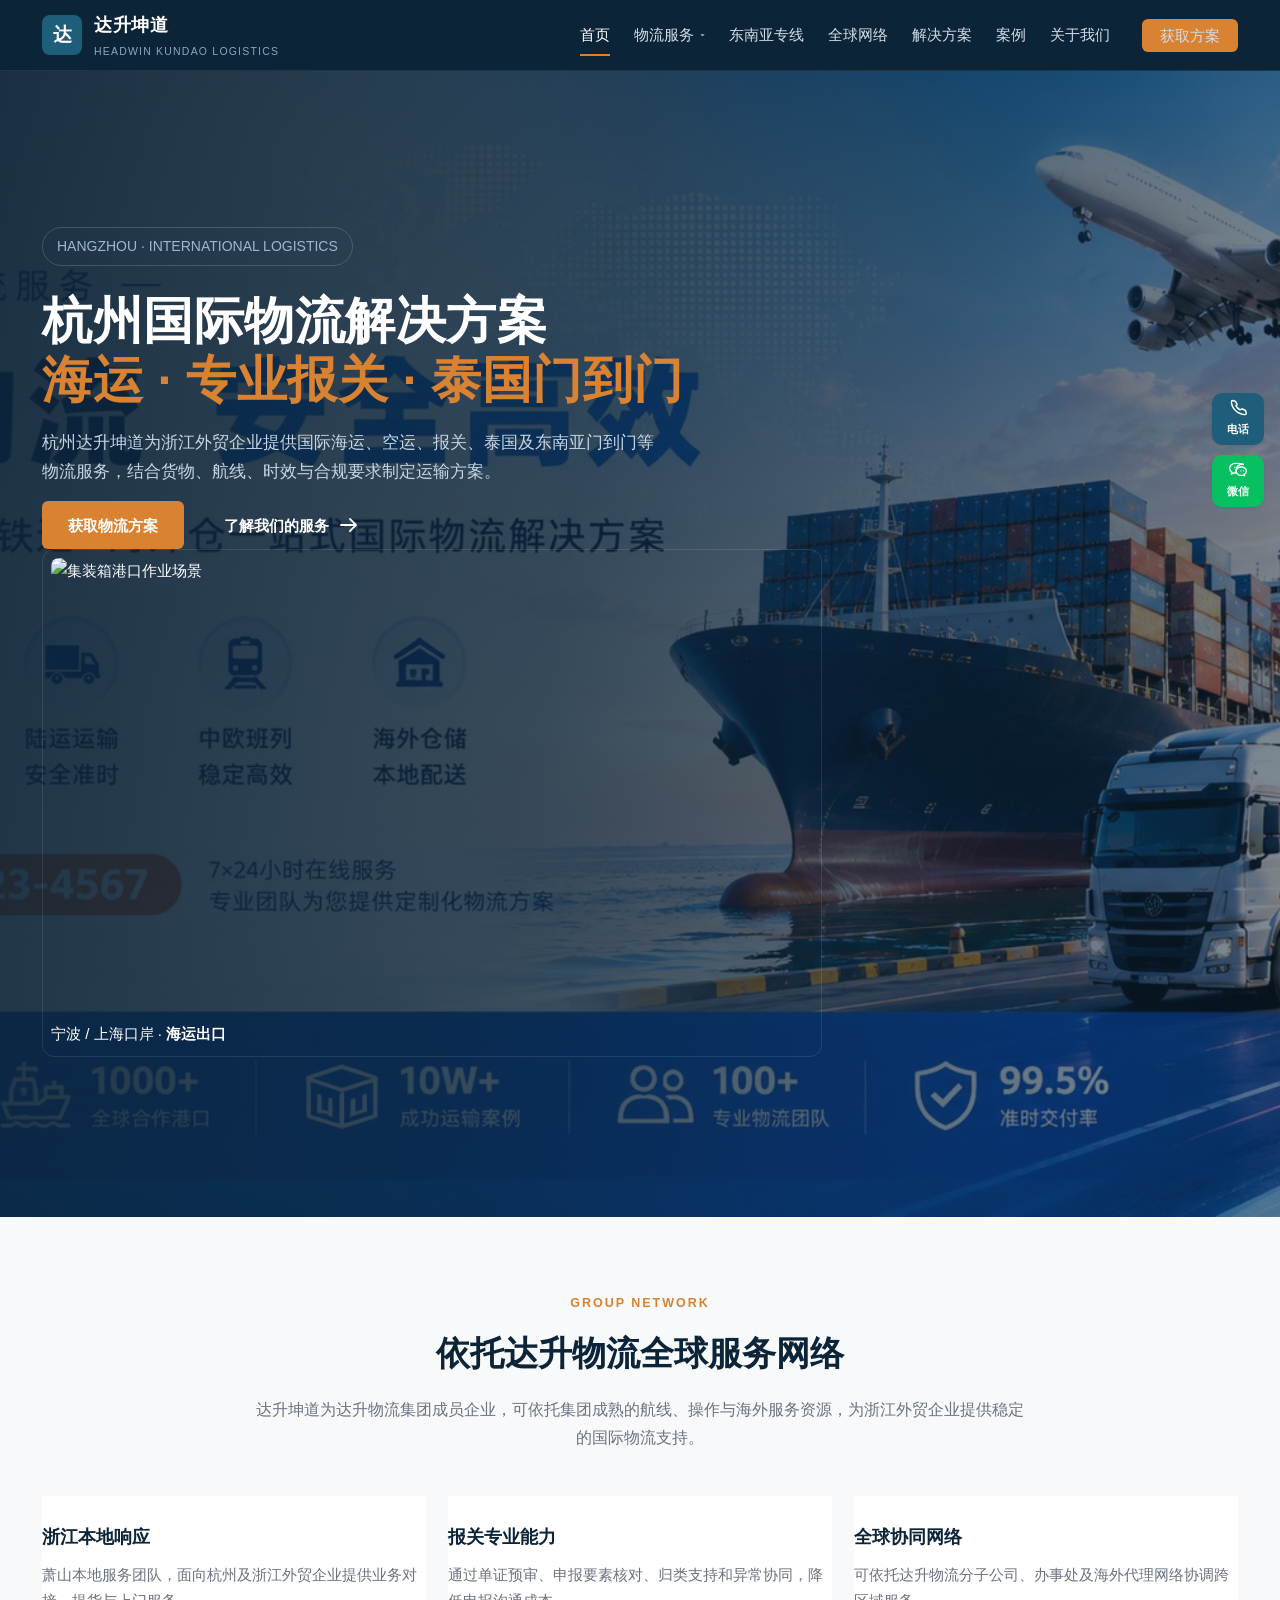
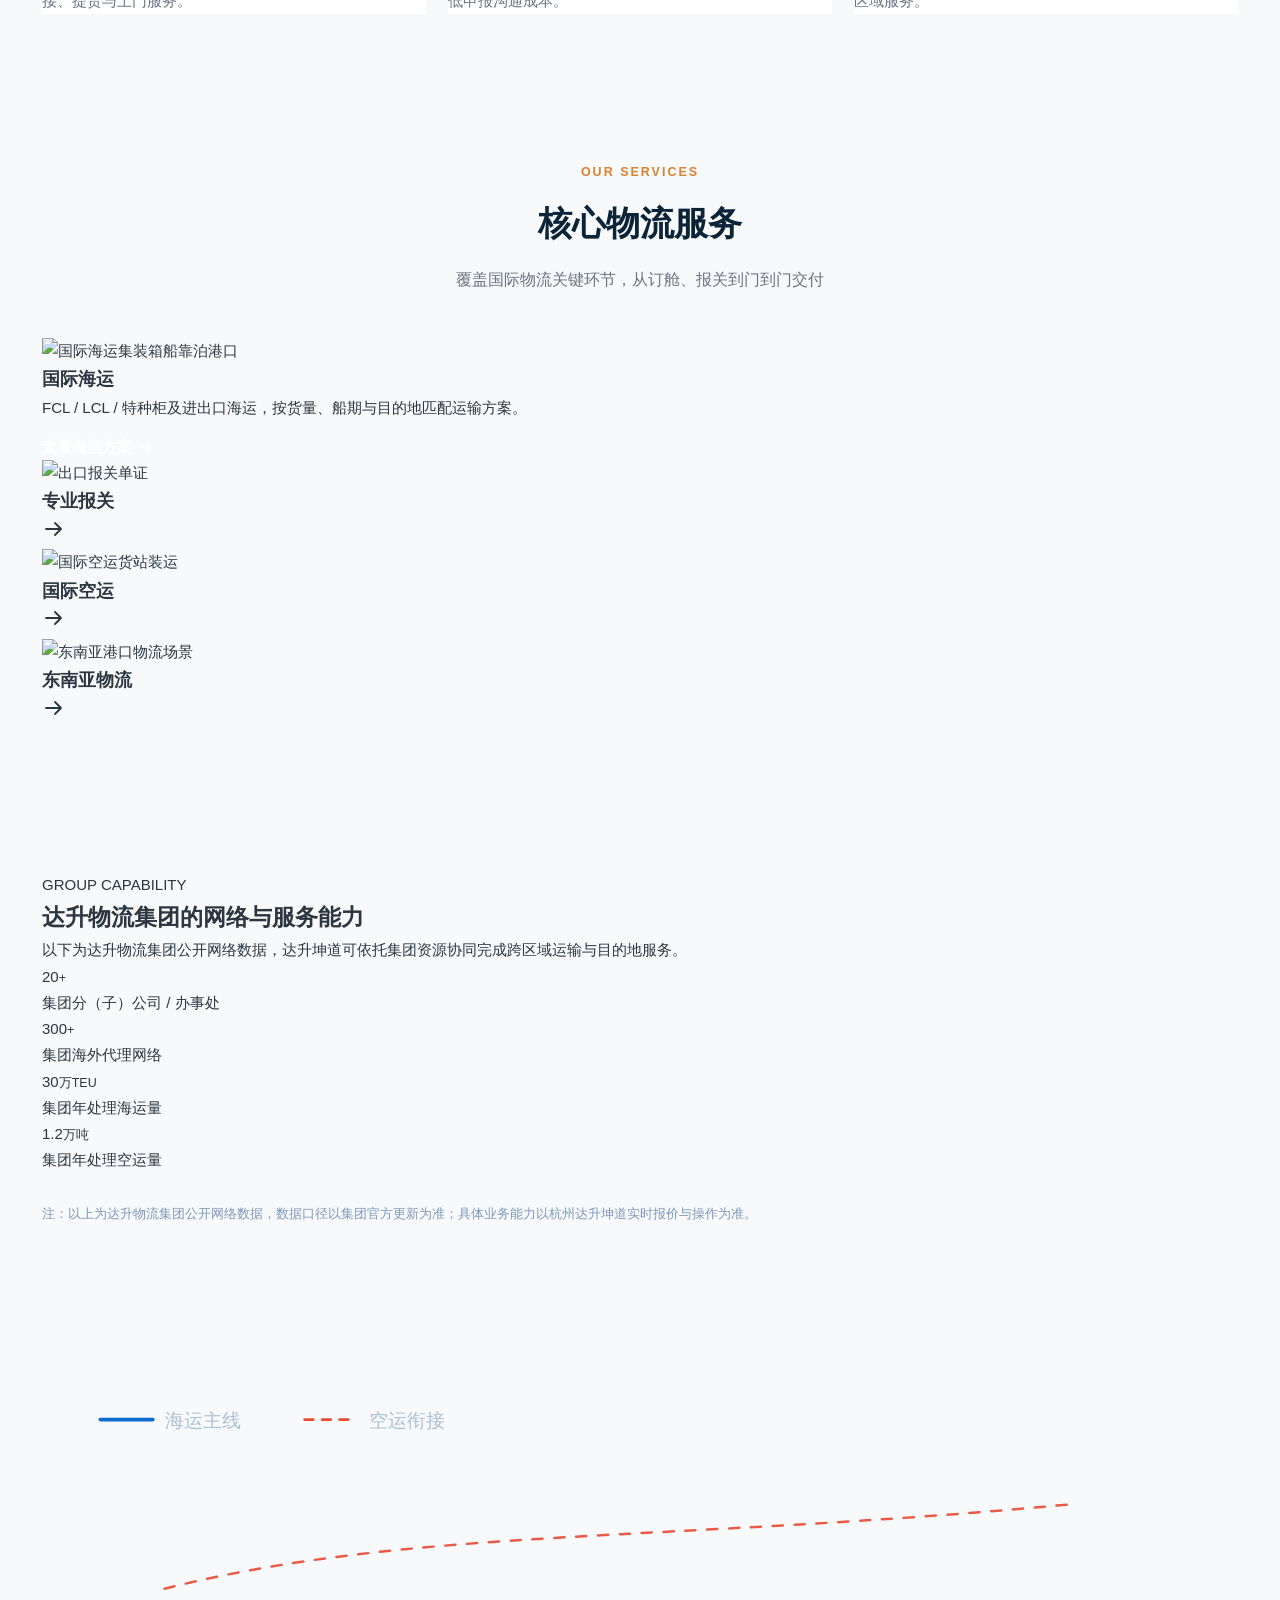
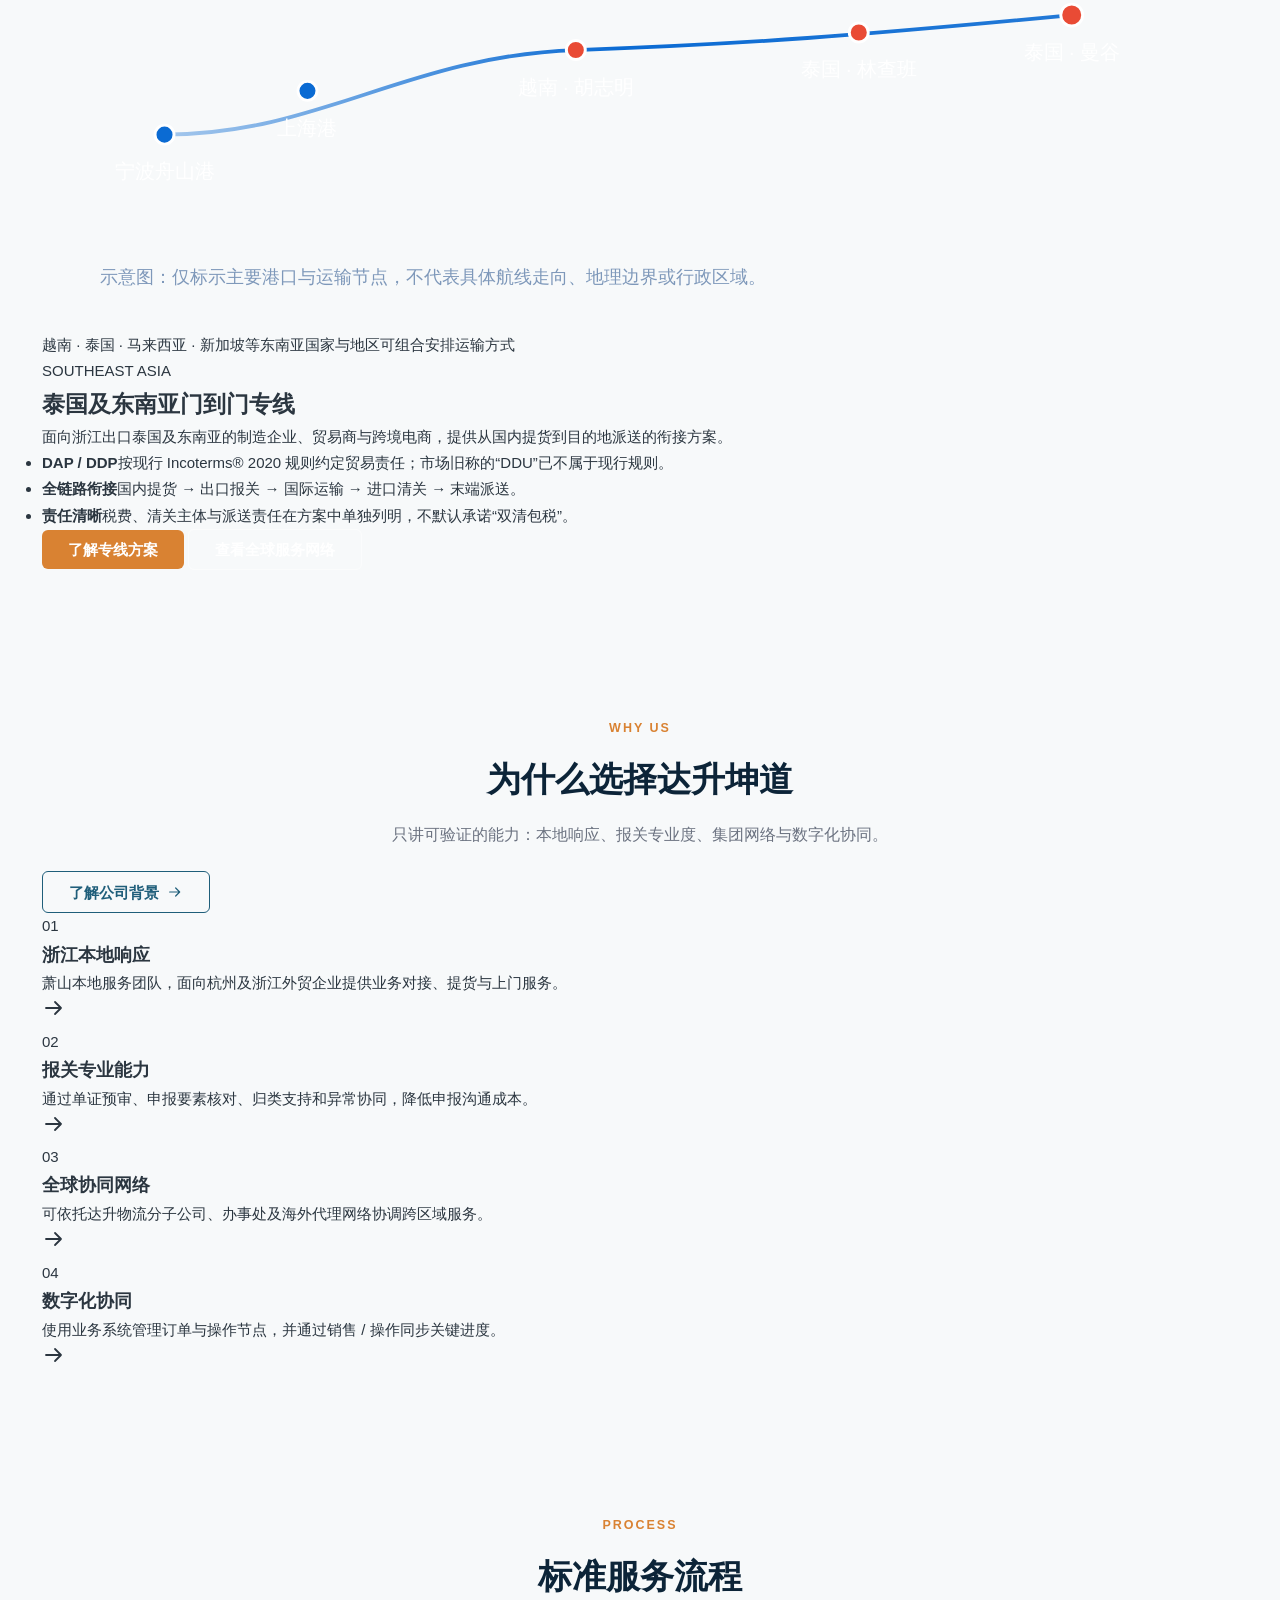
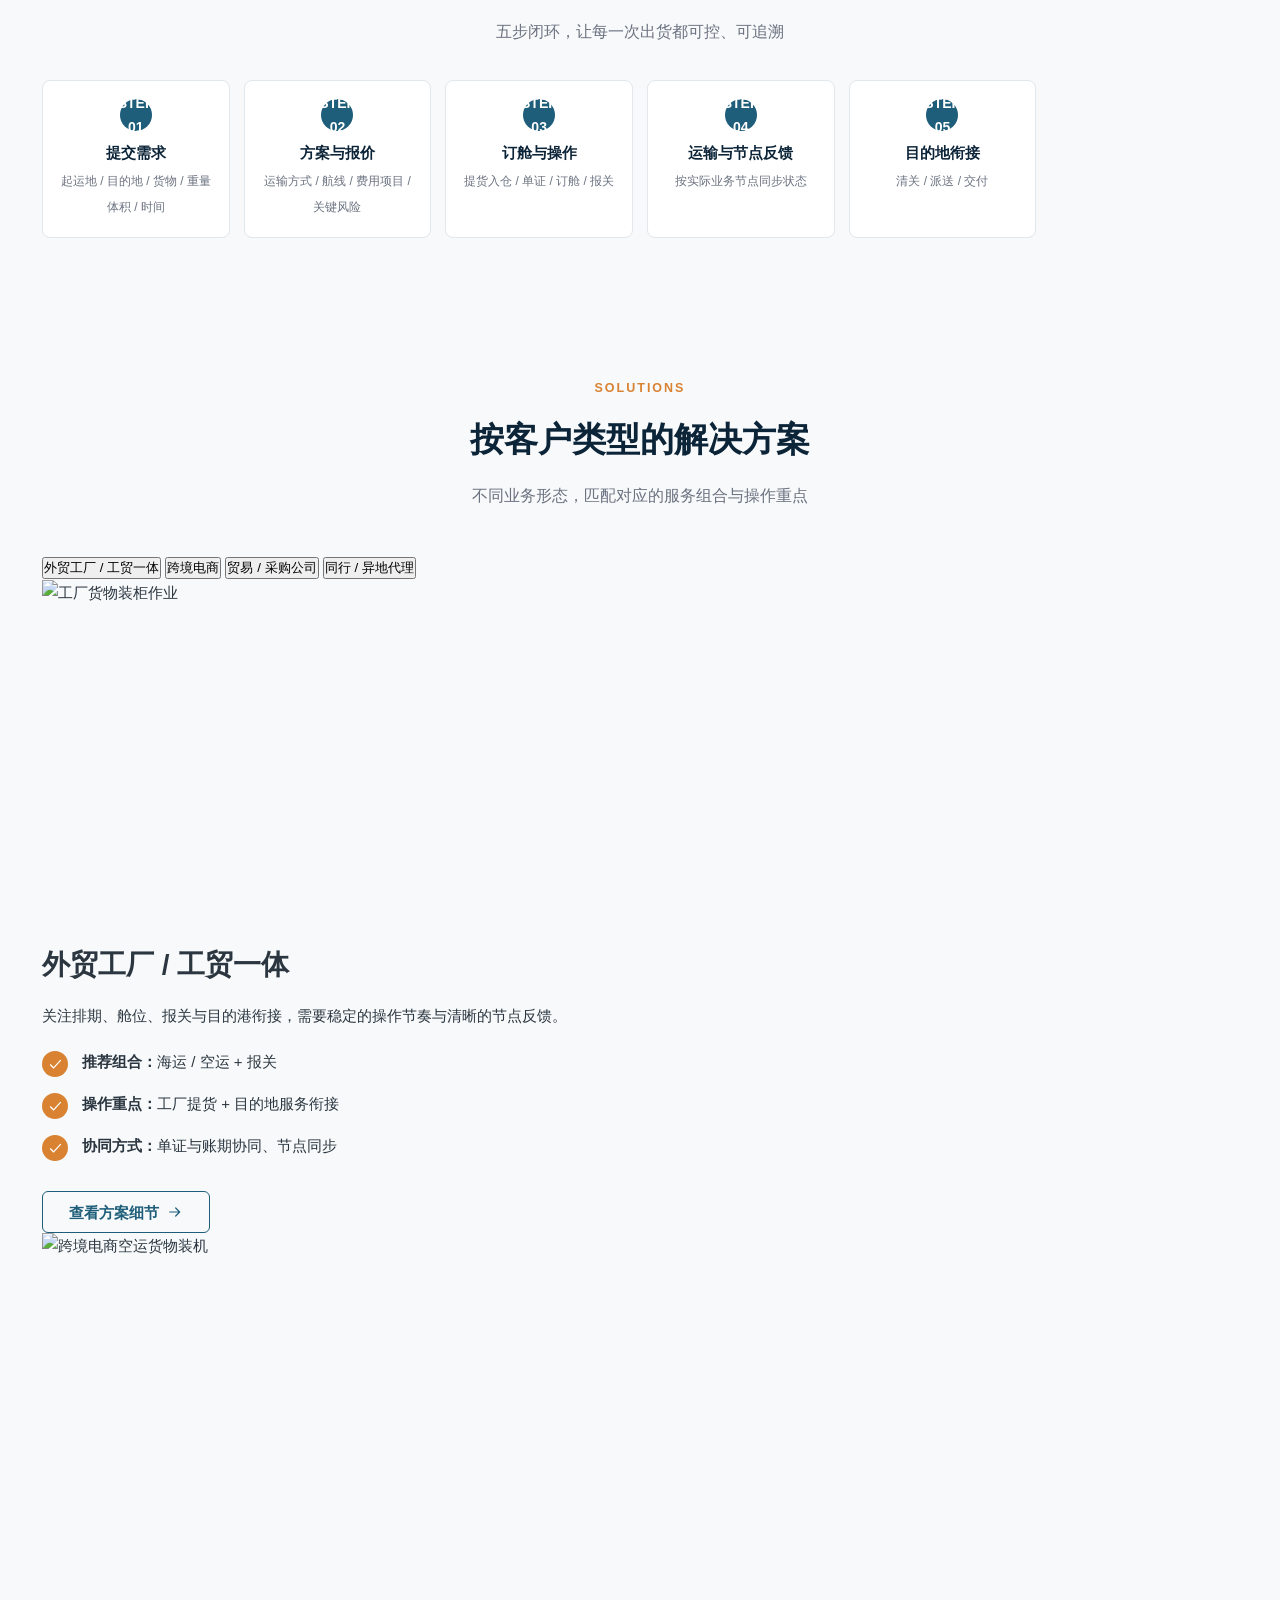
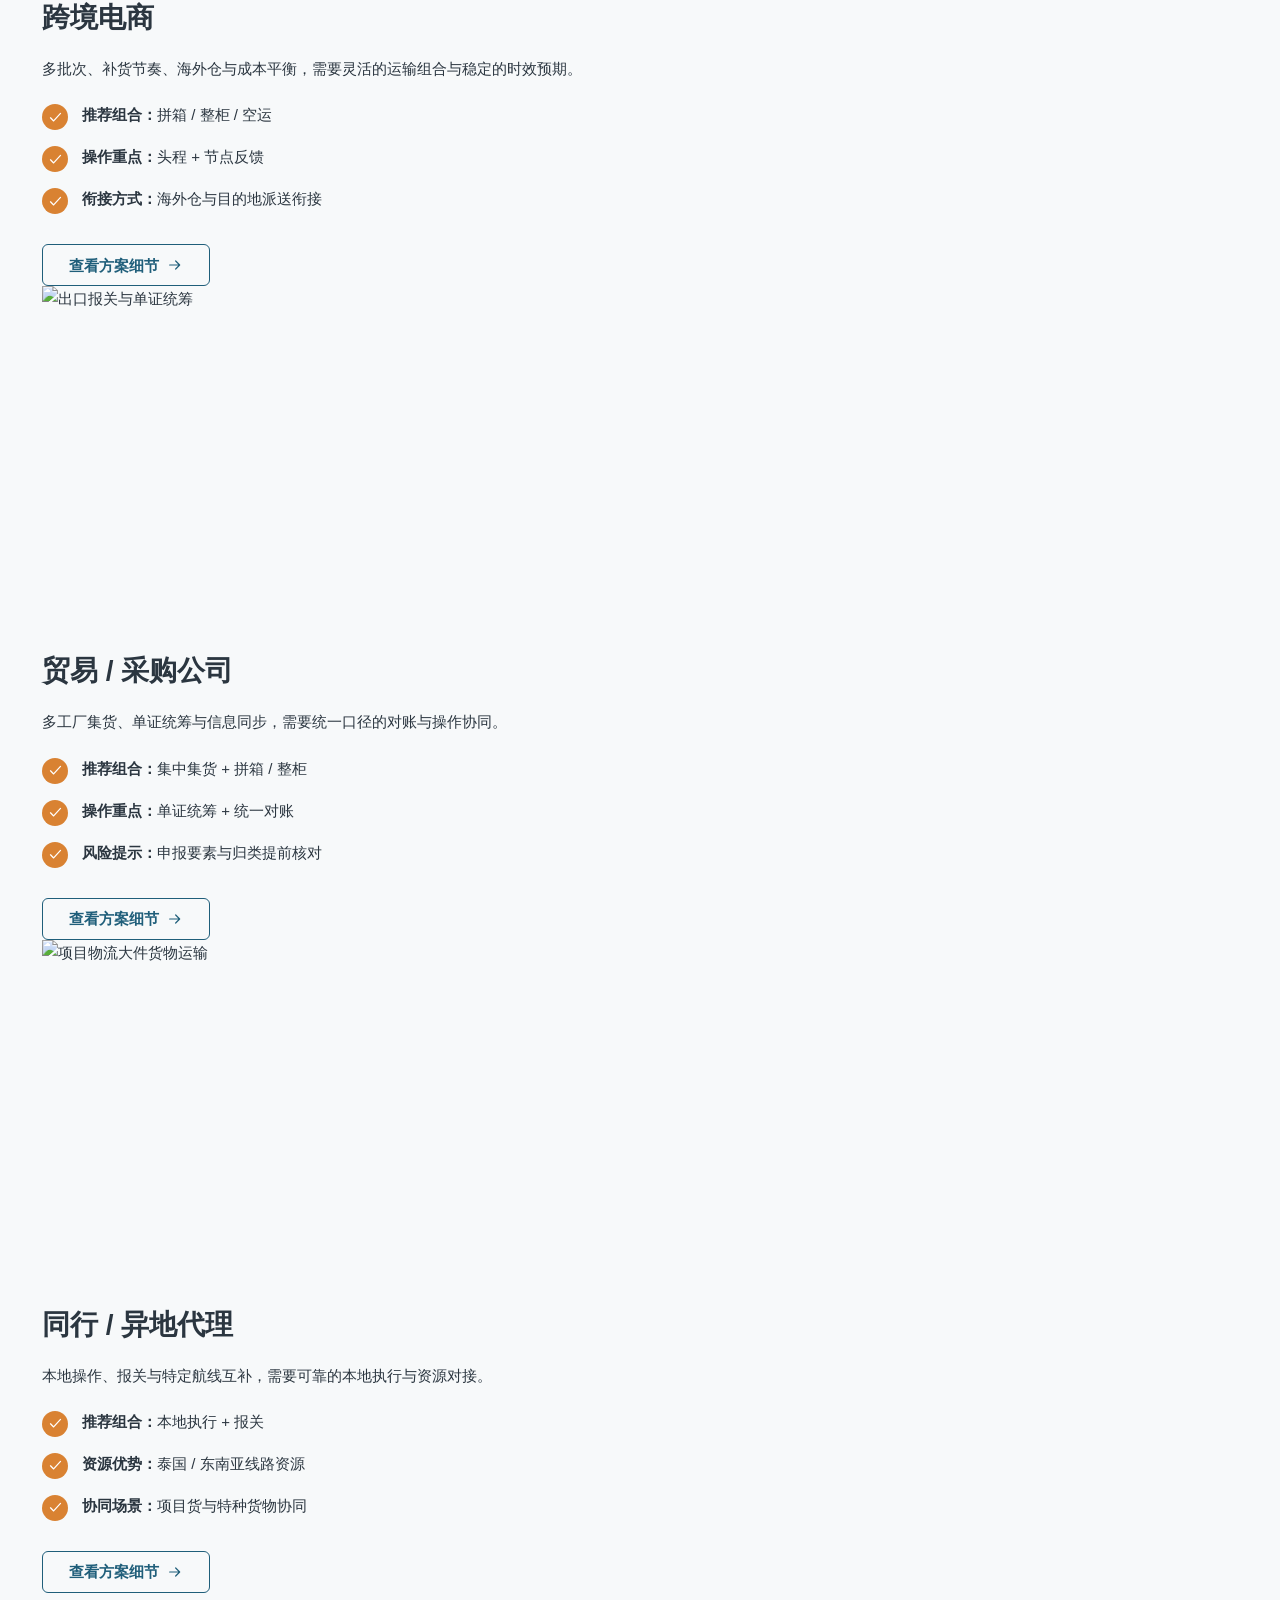
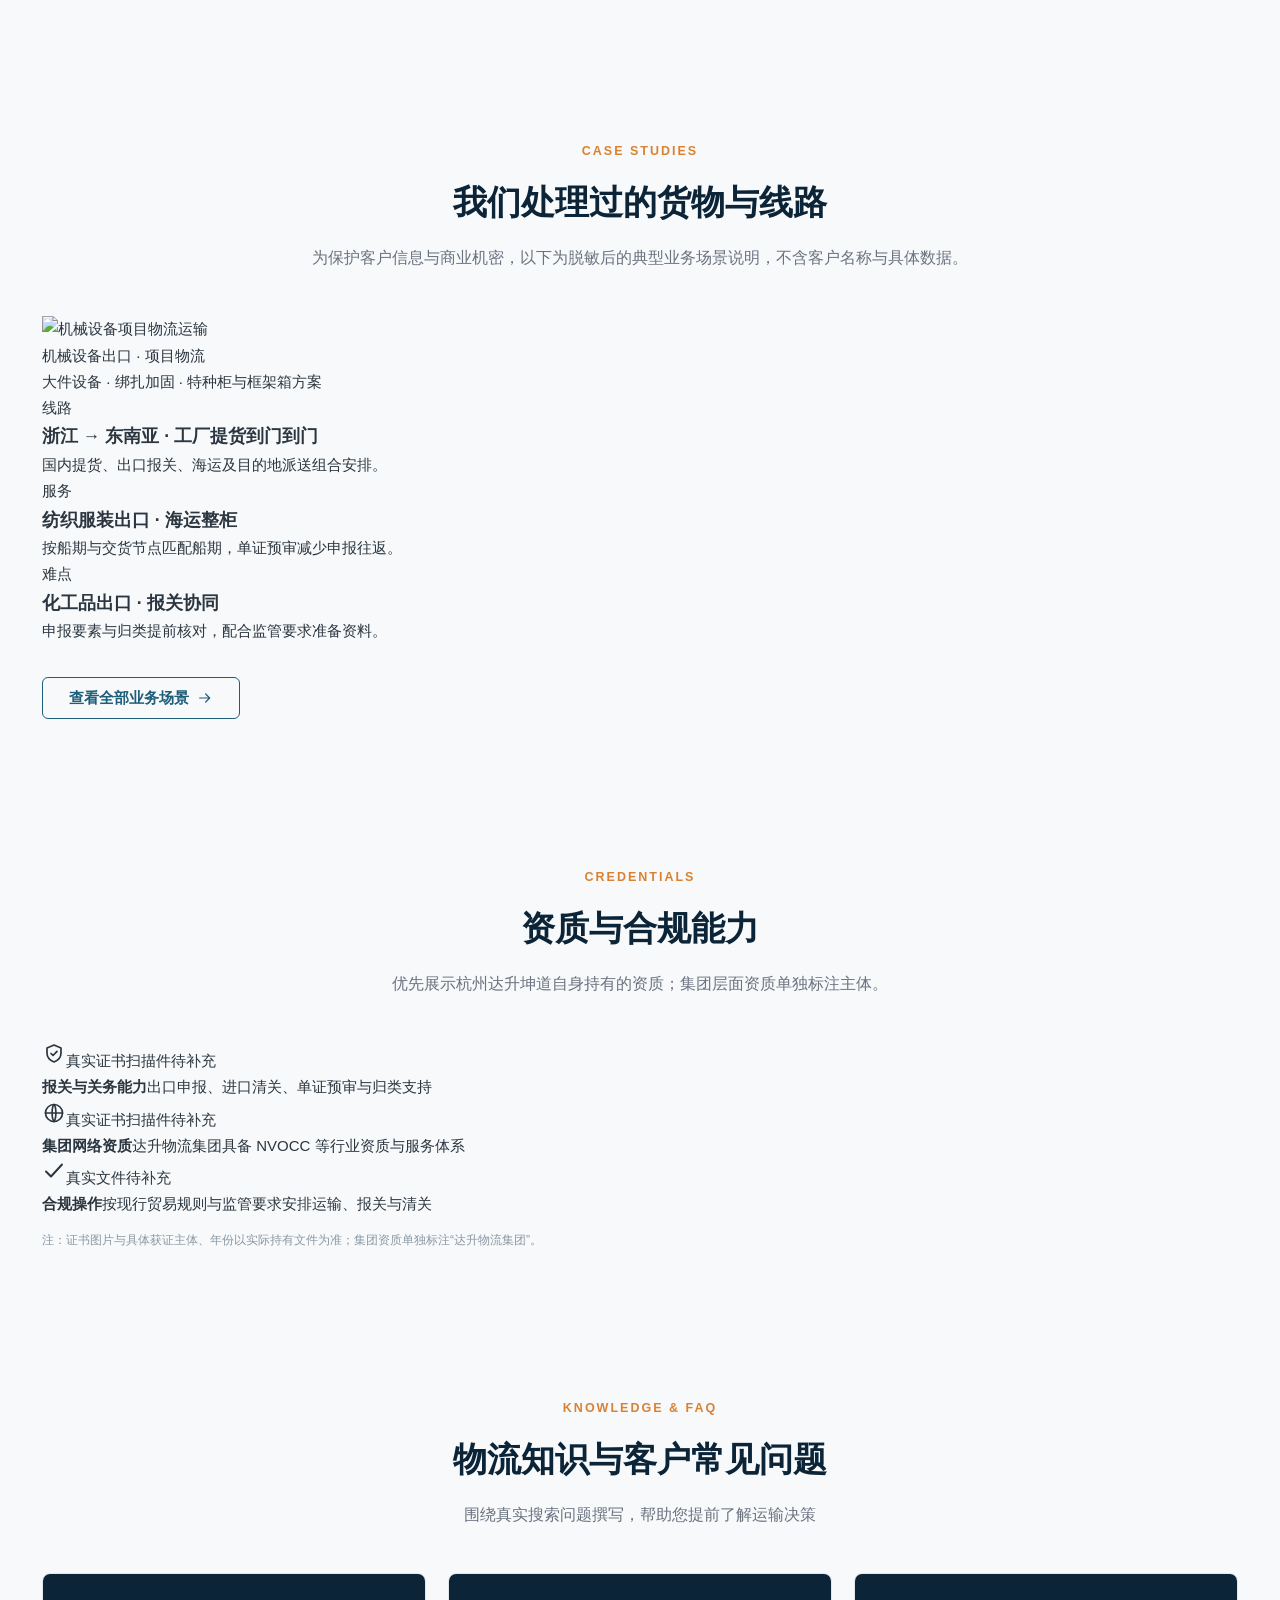
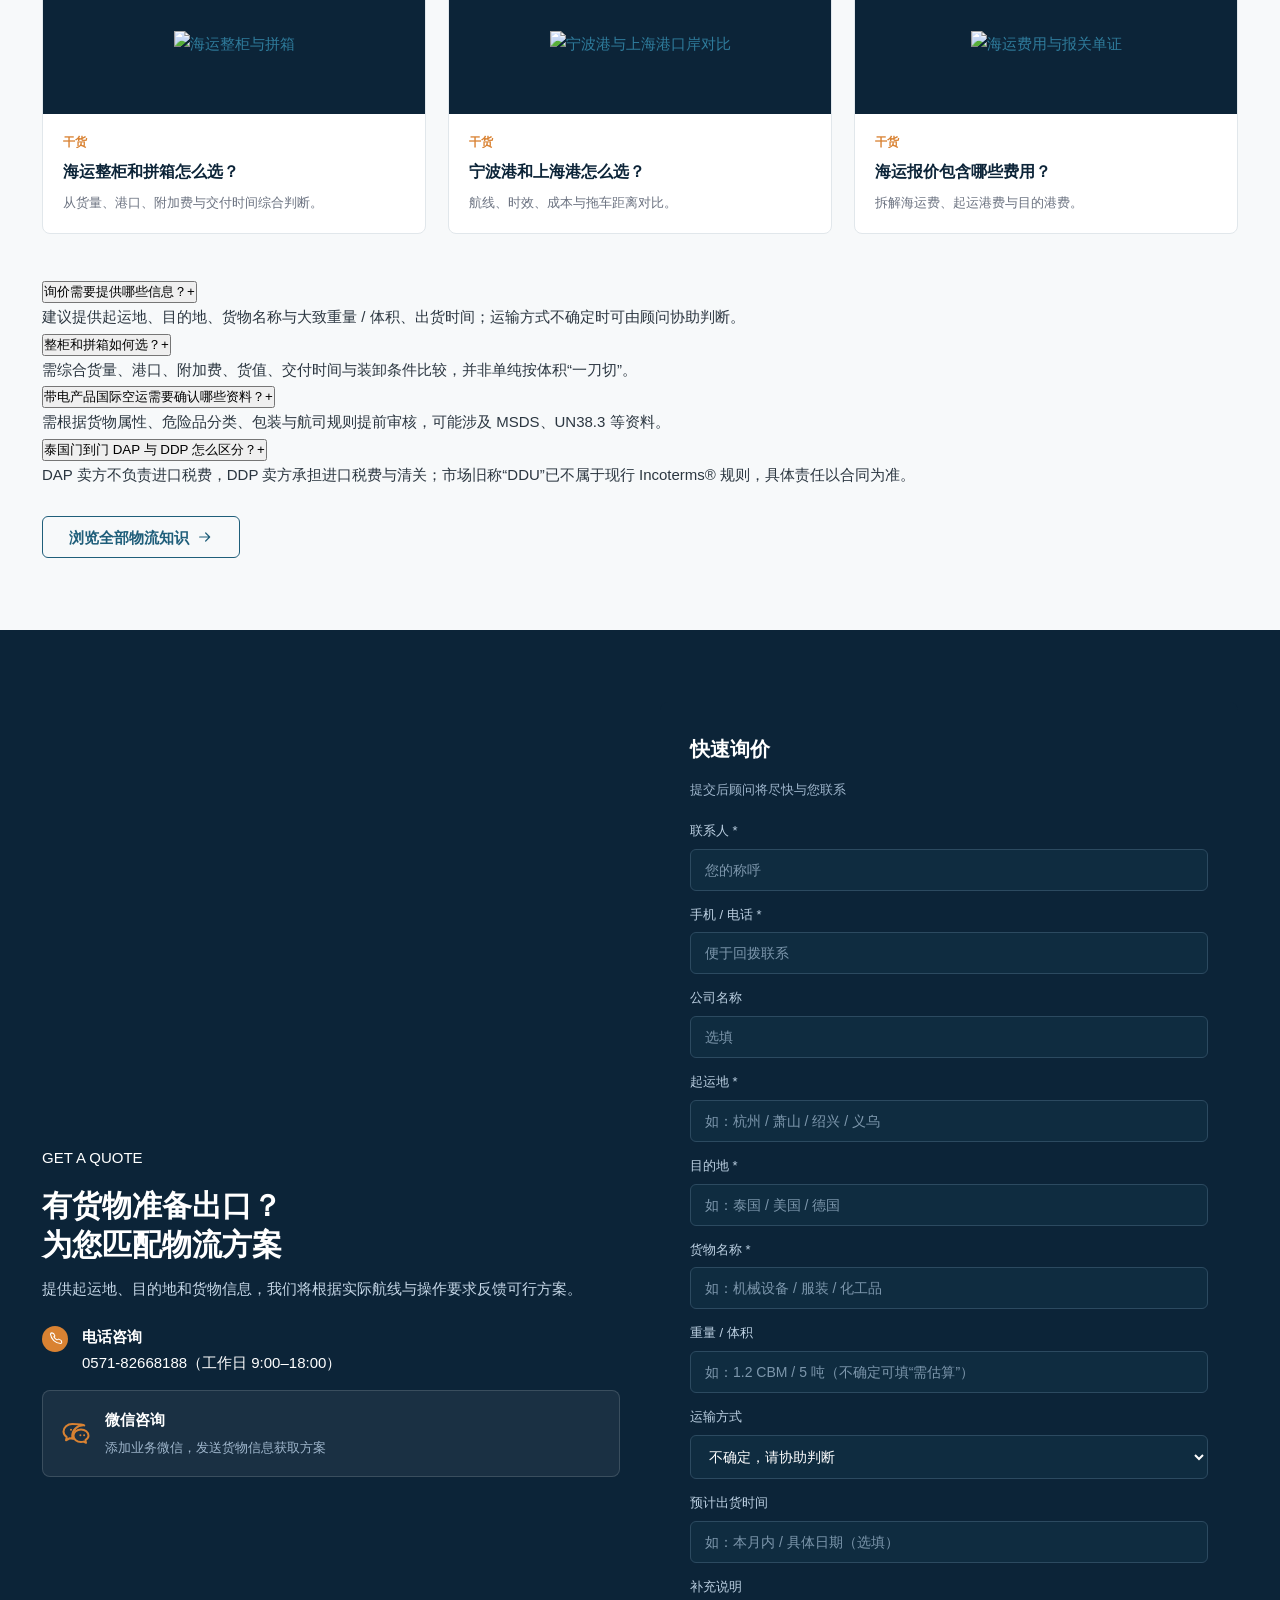
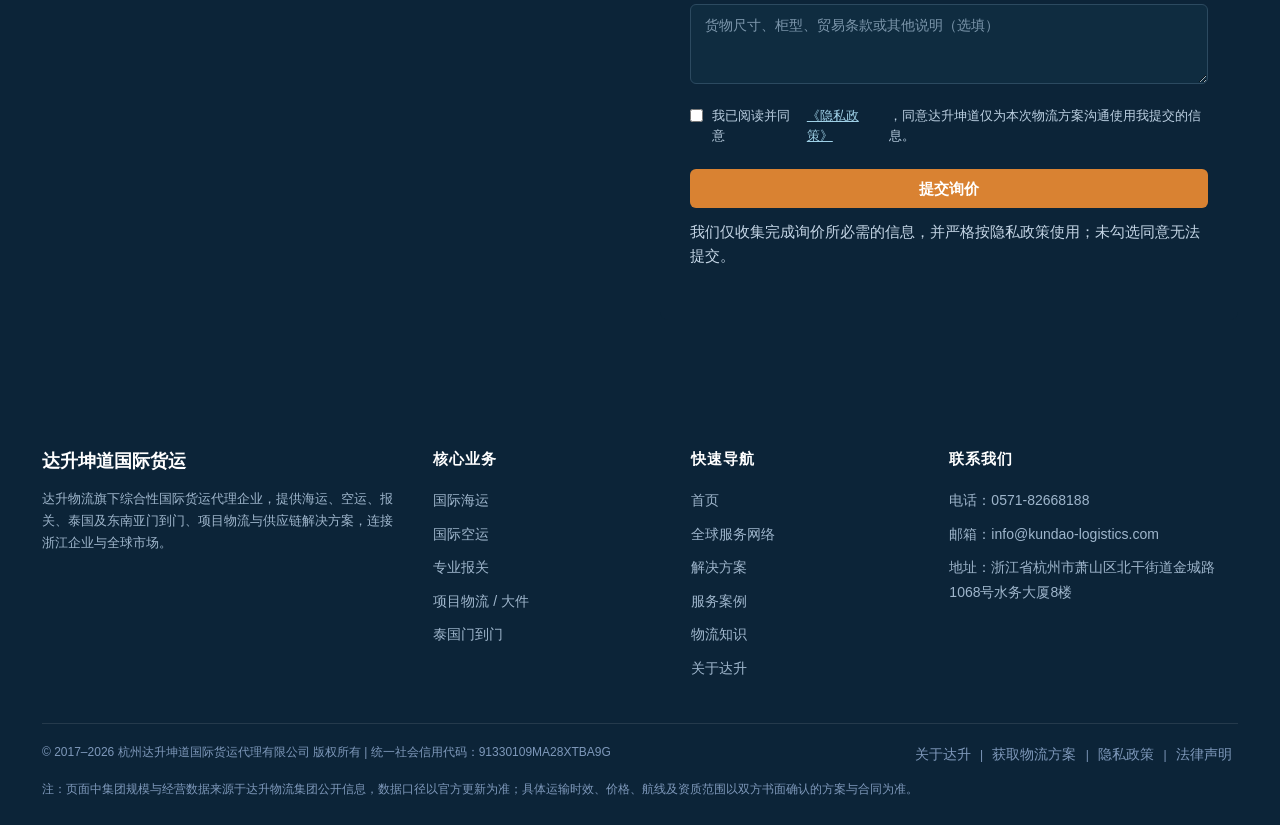
==== commit 7f66e54f: "update: index.html" ====
--- a/index.html
+++ b/index.html
@@ -1,292 +1,502 @@
-<!DOCTYPE html>
-<html lang="zh-CN">
-<head>
-<meta charset="UTF-8">
-<meta name="viewport" content="width=device-width, initial-scale=1.0">
-<title>杭州国际货运代理_国际海运_专业报关_泰国门到门 | 达升坤道</title>
-<meta name="description" content="杭州达升坤道为杭州、萧山及浙江外贸企业提供国际海运、空运、报关、泰国及东南亚门到门等物流服务，根据货物与航线需求制定运输方案。">
-<meta name="keywords" content="杭州国际货运代理,杭州海运货代,杭州报关公司,萧山国际物流,泰国门到门物流,泰国DDU专线,宁波港上海港怎么选,海运整柜拼箱怎么选">
-<meta name="author" content="杭州达升坤道国际货运代理有限公司">
-<link rel="canonical" href="https://tydianshang.github.io/daskundao-website/">
-<meta property="og:title" content="杭州国际物流解决方案 | 达升坤道 · 海运·报关·泰国门到门">
-<meta property="og:type" content="website">
-<meta property="og:url" content="https://tydianshang.github.io/daskundao-website/">
-<meta property="og:description" content="杭州达升坤道为浙江外贸企业提供国际海运、空运、专业报关与泰国门到门等国际物流解决方案。">
-<meta property="og:image" content="https://tydianshang.github.io/daskundao-website/assets/hero-banner.jpg">
-<link rel="stylesheet" href="css/style.css">
-<script type="application/ld+json">
-{
-  "@context":"https://schema.org",
-  "@type":"Organization",
-  "name":"杭州达升坤道国际货运代理有限公司",
-  "alternateName":"Headwin Kundao Logistics (Hangzhou) Co., Ltd.",
-  "url":"https://tydianshang.github.io/daskundao-website/",
-  "address":{"@type":"PostalAddress","streetAddress":"浙江省杭州市萧山区北干街道金城路1068号水务大厦8楼","addressLocality":"杭州","addressRegion":"浙江省","addressCountry":"CN"},
-  "foundingDate":"2017-09-08",
-  "taxID":"91330109MA28XTBA9G",
-  "telephone":"+86-571-82668188",
-  "contactPoint":{"@type":"ContactPoint","telephone":"+86-571-82668188","contactType":"sales","areaServed":"CN"},
-  "parentOrganization":{"@type":"Organization","name":"达升物流集团"}
-}
-</script>
-</head>
-<body>
-
-<!-- TODO_CONTACT_CONFIRM: 统一主电话沿用集团公开号码 0571-82668188；请最终确认是否替换/补充（0571-82703333 / 15957187050 待确认）。 -->
-<div class="topbar"><div class="container"><span>杭州达升坤道国际货运代理有限公司 · 达升物流旗下</span><span><a href="tel:0571-82668188">服务热线：0571-82668188</a></span></div></div>
-
-<header class="nav">
-  <div class="container">
-    <a class="logo" href="index.html"><span class="mark">达</span><span class="txt"><b>达升坤道</b><span>HEADWIN KUNDAO LOGISTICS</span></span></a>
-    <nav class="menu" id="menu">
-      <a href="index.html" class="active">首页</a>
-      <div class="has-dropdown">
-        <a href="sea.html">物流服务 <span class="caret">▾</span></a>
-        <div class="dropdown">
-          <a href="sea.html">国际海运</a>
-          <a href="air.html">国际空运</a>
-          <a href="customs.html">专业报关</a>
-          <a href="sea.html#project">项目物流</a>
-        </div>
-      </div>
-      <a href="thailand.html">东南亚专线</a>
-      <a href="routes.html">全球服务网络</a>
-      <a href="industries.html">解决方案</a>
-      <a href="cases.html">服务案例</a>
-      <a href="about.html">关于达升</a>
-      <a href="contact.html" class="btn btn-primary">获取物流方案</a>
-    </nav>
-    <button class="nav-toggle" id="navToggle" aria-label="菜单">☰</button>
-  </div>
-</header>
-
-<!-- 01 Hero -->
-<section class="hero">
-  <div class="container">
-    <div>
-      <h1>杭州国际物流解决方案<br><span class="hl">海运 · 专业报关 · 泰国门到门</span></h1>
-      <p class="sub">杭州达升坤道为浙江外贸企业提供国际海运、空运、报关、泰国及东南亚门到门等物流服务，结合货物、航线、时效与合规要求制定运输方案。</p>
-      <div class="region"><svg class="ico"><use href="assets/icons.svg#ic-location"></use></svg>泰国门到门 / 专业报关 / 海运空运 / 项目物流</div>
-      <div class="cta">
-        <a href="contact.html" class="btn btn-primary">获取物流方案</a>
-        <a href="contact.html" class="btn btn-ghost-w">咨询物流顾问</a>
-      </div>
-    </div>
-  </div>
-</section>
-
-<!-- 02 集团网络背书（数据标注主体） -->
-<section>
-  <div class="container">
-    <div class="sec-head"><span class="tag">GROUP NETWORK</span><h2>依托达升物流全球服务网络</h2><p>达升坤道为达升物流集团成员企业，可依托集团成熟的航线、操作与海外服务资源，为浙江外贸企业提供稳定的国际物流支持。</p></div>
-    <div class="stats">
-      <div class="item"><div class="num">20<small>+</small></div><div class="lbl">达升物流集团分（子）公司 / 办事处</div></div>
-      <div class="item"><div class="num">500<small>+</small></div><div class="lbl">集团专业团队（人）</div></div>
-      <div class="item"><div class="num">300<small>+</small></div><div class="lbl">集团海外代理网络</div></div>
-      <div class="item"><div class="num">30<small>万TEU</small></div><div class="lbl">集团年处理海运量</div></div>
-      <div class="item"><div class="num">1.2<small>万吨</small></div><div class="lbl">集团年处理空运量</div></div>
-    </div>
-    <p class="disclaimer" style="text-align:center;margin-top:14px;color:#8aa0b5;font-size:12.5px">注：以上为达升物流集团网络公开数据，数据口径以集团官方更新为准；具体业务能力以杭州达升坤道实时报价与操作为准。</p>
-  </div>
-</section>
-
-<!-- 03 核心服务 4 卡片 -->
-<section style="background:var(--c-bg)">
-  <div class="container">
-    <div class="sec-head"><span class="tag">CORE SERVICES</span><h2>核心物流服务</h2><p>覆盖国际物流关键环节，从订舱、报关到门到门交付</p></div>
-    <div class="grid cols-4">
-      <a class="card" href="sea.html"><div class="ic"><svg class="ico"><use href="assets/icons.svg#ic-ocean"></use></svg></div><h3>国际海运</h3><p>FCL / LCL / 特种柜及进出口海运，按货量、船期与目的地匹配运输方案。</p><span class="more">查看海运方案 <svg class="ico"><use href="assets/icons.svg#ic-arrow"></use></svg></span></a>
-      <a class="card" href="air.html"><div class="ic"><svg class="ico"><use href="assets/icons.svg#ic-air"></use></svg></div><h3>国际空运</h3><p>适合高时效、高货值或紧急补货场景，按货物属性与航班资源确认。</p><span class="more">查看空运方案 <svg class="ico"><use href="assets/icons.svg#ic-arrow"></use></svg></span></a>
-      <a class="card" href="customs.html"><div class="ic"><svg class="ico"><use href="assets/icons.svg#ic-customs"></use></svg></div><h3>专业报关</h3><p>单证审核、商品归类支持、出口申报、进口清关与异常协同。</p><span class="more">了解报关服务 <svg class="ico"><use href="assets/icons.svg#ic-arrow"></use></svg></span></a>
-      <a class="card" href="thailand.html"><div class="ic"><svg class="ico"><use href="assets/icons.svg#ic-route"></use></svg></div><h3>泰国门到门</h3><p>中国主要口岸至泰国的门到门运输，可按项目提供 DAP / DDP 等方案。</p><span class="more">咨询泰国线路 <svg class="ico"><use href="assets/icons.svg#ic-arrow"></use></svg></span></a>
-    </div>
-  </div>
-</section>
-
-<!-- 04 泰国门到门差异化 -->
-<section>
-  <div class="container">
-    <div class="wrap-2">
-      <div>
-        <div class="sec-head" style="text-align:left;margin:0 0 20px"><span class="tag">THAILAND DOOR-TO-DOOR</span><h2>泰国门到门物流解决方案</h2><p style="margin-top:12px">面向浙江出口泰国及东南亚的制造企业、贸易商与跨境电商，提供从国内提货到泰国末端派送的衔接方案。</p></div>
-        <div class="feature"><span class="dot"><svg class="ico"><use href="assets/icons.svg#ic-check"></use></svg></span><div><b style="color:var(--c-navy)">DAP / DDP 方案咨询</b><br><span style="color:var(--c-ink-2)">按现行 Incoterms® 2020 规则约定贸易责任；市场习惯称的“DDU”已不属于现行规则，实际以合同条款为准。</span></div></div>
-        <div class="feature"><span class="dot"><svg class="ico"><use href="assets/icons.svg#ic-check"></use></svg></span><div><b style="color:var(--c-navy)">当地衔接网络</b><br><span style="color:var(--c-ink-2)">国内提货 → 出口报关 → 国际运输 → 泰国进口清关 → 末端派送，由当地合作服务网络协同完成。</span></div></div>
-        <div class="feature"><span class="dot"><svg class="ico"><use href="assets/icons.svg#ic-check"></use></svg></span><div><b style="color:var(--c-navy)">责任清晰</b><br><span style="color:var(--c-ink-2)">税费、清关主体与派送责任在方案中单独列明；不默认承诺“双清包税”，仅在合规路径明确时提供。</span></div></div>
-        <a href="thailand.html" class="btn btn-brand" style="margin-top:18px">查看泰国门到门细节 <svg class="ico" style="width:16px;height:16px;vertical-align:-3px"><use href="assets/icons.svg#ic-arrow"></use></svg></a>
-      </div>
-      <div class="ph" style="min-height:340px">
-        <!-- TODO_IMAGE: 真实泰国/东南亚业务场景照片替换占位图 -->
-        <img src="assets/placeholder.jpg" alt="泰国门到门物流" loading="lazy">
-        <span class="ph-label">示意图 · 待替换真实素材</span>
-      </div>
-    </div>
-  </div>
-</section>
-
-<!-- 05 为什么选择达升坤道（证据型） -->
-<section style="background:var(--c-bg)">
-  <div class="container">
-    <div class="sec-head"><span class="tag">WHY US</span><h2>为什么选择达升坤道</h2><p>只讲可验证的能力：本地响应、报关专业度、集团网络与数字化协同</p></div>
-    <div class="grid cols-4">
-      <div class="card"><div class="ic"><svg class="ico"><use href="assets/icons.svg#ic-location"></use></svg></div><h3>浙江本地响应</h3><p>萧山本地服务团队，面向杭州及浙江外贸企业提供业务对接、提货与上门服务。</p></div>
-      <div class="card"><div class="ic"><svg class="ico"><use href="assets/icons.svg#ic-customs"></use></svg></div><h3>报关专业能力</h3><p>通过单证预审、申报要素核对、归类支持和异常协同，降低申报沟通成本。</p></div>
-      <div class="card"><div class="ic"><svg class="ico"><use href="assets/icons.svg#ic-global"></use></svg></div><h3>集团服务网络</h3><p>可依托达升物流分子公司、办事处及海外代理网络协调跨区域服务。</p></div>
-      <div class="card"><div class="ic"><svg class="ico"><use href="assets/icons.svg#ic-supply"></use></svg></div><h3>数字化协同</h3><p>使用业务系统管理订单与操作节点，并通过销售 / 操作同步关键进度。</p></div>
-    </div>
-  </div>
-</section>
-
-<!-- 06 5 步业务流程 -->
-<section>
-  <div class="container">
-    <div class="sec-head"><span class="tag">PROCESS</span><h2>标准服务流程</h2><p>五步闭环，让每一次出货都可控、可追溯</p></div>
-    <div class="flow">
-      <div class="step"><div class="n">1</div><b>提交需求</b><span>起运地/目的地/货物/重量体积/时间</span></div>
-      <div class="step"><div class="n">2</div><b>方案与报价</b><span>运输方式/航线/费用项目/关键风险</span></div>
-      <div class="step"><div class="n">3</div><b>订舱与操作</b><span>提货入仓/单证/订舱/报关</span></div>
-      <div class="step"><div class="n">4</div><b>运输与节点反馈</b><span>按实际业务节点同步状态</span></div>
-      <div class="step"><div class="n">5</div><b>目的地衔接</b><span>清关/派送/交付</span></div>
-    </div>
-  </div>
-</section>
-
-<!-- 07 四类客户解决方案 -->
-<section style="background:var(--c-bg)">
-  <div class="container">
-    <div class="sec-head"><span class="tag">SOLUTIONS</span><h2>按客户类型的解决方案</h2><p>不同业务形态，匹配对应的服务组合与操作重点</p></div>
-    <div class="grid cols-4">
-      <div class="sol-card"><h3>外贸工厂 / 工贸一体</h3><p style="color:var(--c-ink-2);font-size:14px">关注排期、舱位、报关与目的港衔接。</p><div class="q">推荐组合</div><ul><li>海运 / 空运 + 报关</li><li>工厂提货 + 目的地服务</li><li>单证与账期协同</li></ul></div>
-      <div class="sol-card"><h3>跨境电商</h3><p style="color:var(--c-ink-2);font-size:14px">多批次、补货节奏、FBA/海外仓与成本平衡。</p><div class="q">推荐组合</div><ul><li>拼箱 / 整柜 / 空运</li><li>头程 + 节点反馈</li><li>海外仓衔接</li></ul></div>
-      <div class="sol-card"><h3>贸易 / 采购公司</h3><p style="color:var(--c-ink-2);font-size:14px">多工厂集货、单证统筹与信息同步。</p><div class="q">推荐组合</div><ul><li>集中集货 + 拼箱/整柜</li><li>单证统筹 + 统一对账</li></ul></div>
-      <div class="sol-card"><h3>同行 / 异地代理</h3><p style="color:var(--c-ink-2);font-size:14px">本地操作、报关与特定航线互补。</p><div class="q">推荐组合</div><ul><li>本地执行 + 报关</li><li>泰国/东南亚资源</li><li>项目协同</li></ul></div>
-    </div>
-    <div class="center" style="margin-top:30px"><a href="industries.html" class="btn btn-ghost">查看完整解决方案 <svg class="ico" style="width:16px;height:16px;vertical-align:-3px"><use href="assets/icons.svg#ic-arrow"></use></svg></a></div>
-  </div>
-</section>
-
-<!-- 08 数字化 / 系统能力 -->
-<section>
-  <div class="container">
-    <div class="wrap-2">
-      <div class="ph" style="min-height:300px">
-        <!-- TODO_IMAGE: 脱敏后的内部业务系统截图（以实际使用为准） -->
-        <img src="assets/placeholder.jpg" alt="业务系统节点管理" loading="lazy">
-        <span class="ph-label">系统示意 · 待替换脱敏截图</span>
-      </div>
-      <div>
-        <div class="sec-head" style="text-align:left;margin:0 0 18px"><span class="tag">DIGITAL</span><h2>数字化订单与节点协同</h2></div>
-        <div class="feature"><span class="dot"><svg class="ico"><use href="assets/icons.svg#ic-check"></use></svg></span><div><b style="color:var(--c-navy)">订单与操作管理</b><br><span style="color:var(--c-ink-2)">通过业务系统记录订舱、单证、报关与运输安排，便于内部协同。</span></div></div>
-        <div class="feature"><span class="dot"><svg class="ico"><use href="assets/icons.svg#ic-check"></use></svg></span><div><b style="color:var(--c-navy)">关键节点反馈</b><br><span style="color:var(--c-ink-2)">按实际业务节点同步订舱、发运、到港等关键进度（以实际可开放信息为准）。</span></div></div>
-        <div class="feature"><span class="dot"><svg class="ico"><use href="assets/icons.svg#ic-check"></use></svg></span><div><b style="color:var(--c-navy)">文件归档</b><br><span style="color:var(--c-ink-2)">单证与操作记录集中归档，便于后续查询与对账。</span></div></div>
-        <p class="muted" style="font-size:13px;margin-top:14px">注：客户可感知的节点信息以双方约定的服务内容为准，不默认承诺所有节点实时可视。</p>
-      </div>
-    </div>
-  </div>
-</section>
-
-<!-- 09 资质与合规能力 -->
-<section style="background:var(--c-bg)">
-  <div class="container">
-    <div class="sec-head"><span class="tag">CREDENTIALS</span><h2>资质与合规能力</h2><p>优先展示杭州达升坤道自身持有的资质；集团层面资质单独标注主体</p></div>
-    <div class="grid cols-3">
-      <div class="card"><div class="ic"><svg class="ico"><use href="assets/icons.svg#ic-customs"></use></svg></div><h3>报关与关务能力</h3><p>提供出口申报、进口清关、单证预审与归类支持，配合查验与异常协同。</p></div>
-      <div class="card"><div class="ic"><svg class="ico"><use href="assets/icons.svg#ic-global"></use></svg></div><h3>集团网络资质</h3><p>达升物流集团具备 NVOCC 等行业资质与服务体系，成员企业可依托协同。</p></div>
-      <div class="card"><div class="ic"><svg class="ico"><use href="assets/icons.svg#ic-check"></use></svg></div><h3>合规操作</h3><p>按现行贸易规则与监管要求安排运输、报关与清关，关键限制条件在方案中列明。</p></div>
-    </div>
-    <p class="disclaimer" style="text-align:center;margin-top:16px;color:#8aa0b5;font-size:12.5px">注：证书图片与具体获证主体、年份以实际持有文件为准；集团资质单独标注“达升物流集团”。</p>
-  </div>
-</section>
-
-<!-- 10 物流知识 + FAQ + 最终 CTA -->
-<section>
-  <div class="container">
-    <div class="sec-head"><span class="tag">KNOWLEDGE & FAQ</span><h2>物流知识与客户常见问题</h2><p>围绕真实搜索问题撰写，帮助您提前了解运输决策</p></div>
-    <div class="grid cols-3">
-      <a class="post" href="knowledge.html#q1"><div class="thumb"><svg class="ico"><use href="assets/icons.svg#ic-ocean"></use></svg></div><div class="body"><span class="date">干货</span><h3>海运整柜和拼箱怎么选？</h3><p>从货量、港口、附加费与交付时间综合判断。</p></div></a>
-      <a class="post" href="knowledge.html#q2"><div class="thumb"><svg class="ico"><use href="assets/icons.svg#ic-route"></use></svg></div><div class="body"><span class="date">干货</span><h3>宁波港和上海港怎么选？</h3><p>航线、时效、成本与拖车距离对比。</p></div></a>
-      <a class="post" href="knowledge.html#q3"><div class="thumb"><svg class="ico"><use href="assets/icons.svg#ic-trade"></use></svg></div><div class="body"><span class="date">干货</span><h3>海运报价包含哪些费用？</h3><p>拆解海运费、起运港费与目的港费。</p></div></a>
-    </div>
-
-    <div style="display:grid;grid-template-columns:1fr 1fr;gap:18px;margin-top:38px" class="faq-grid">
-      <div class="faq"><h4>询价需要提供哪些信息？</h4><p>建议提供起运地、目的地、货物名称与大致重量/体积、出货时间；运输方式不确定时可由顾问协助判断。</p></div>
-      <div class="faq"><h4>整柜和拼箱如何选？</h4><p>需综合货量、港口、附加费、货值、交付时间与装卸条件比较，并非单纯按体积“一刀切”。</p></div>
-      <div class="faq"><h4>带电产品国际空运需要确认哪些资料？</h4><p>需根据货物属性、危险品分类、包装与航司规则提前审核，可能涉及 MSDS、UN38.3 等资料。</p></div>
-      <div class="faq"><h4>泰国门到门 DAP 与 DDP 怎么区分？</h4><p>DAP 卖方不负责进口税费，DDP 卖方承担进口税费与清关；市场旧称“DDU”已不属于现行 Incoterms® 规则，具体责任以合同为准。</p></div>
-    </div>
-    <div class="center" style="margin-top:26px"><a href="knowledge.html" class="btn btn-ghost">浏览全部物流知识 <svg class="ico" style="width:16px;height:16px;vertical-align:-3px"><use href="assets/icons.svg#ic-arrow"></use></svg></a></div>
-  </div>
-</section>
-
-<!-- 11 强 CTA -->
-<section class="cta-band">
-  <div class="container">
-    <div class="cta-aside">
-      <h2>有货物准备出口？<br>为您匹配物流方案</h2>
-      <p>提供起运地、目的地和货物信息，我们将根据实际航线与操作要求反馈可行方案。</p>
-      <div class="feature"><span class="dot"><svg class="ico"><use href="assets/icons.svg#ic-phone"></use></svg></span><div><b style="color:#fff">电话咨询</b><br><span style="color:#c5d6e6">0571-82668188（工作日 9:00–18:00）</span></div></div>
-      <div class="wx-box"><svg class="ico"><use href="assets/icons.svg#ic-wechat"></use></svg><div><b>微信咨询</b><span>添加业务微信，发送货物信息获取方案</span></div></div>
-    </div>
-    <div class="form-box">
-      <h3>快速询价</h3>
-      <p class="sub">提交后顾问将尽快与您联系</p>
-      <div class="form-ok" id="formOk">✓ 已收到您的需求，顾问将尽快与您联系！</div>
-      <form id="quoteForm" onsubmit="return submitQuote(this)">
-        <div class="field"><label>联系人 *</label><input type="text" name="name" placeholder="您的称呼" required></div>
-        <div class="field"><label>手机 / 电话 *</label><input type="text" name="tel" placeholder="便于回拨联系" required></div>
-        <div class="field"><label>公司名称</label><input type="text" name="company" placeholder="选填"></div>
-        <div class="field"><label>起运地 *</label><input type="text" name="origin" placeholder="如：杭州 / 萧山 / 绍兴 / 义乌" required></div>
-        <div class="field"><label>目的地 *</label><input type="text" name="dest" placeholder="如：泰国 / 美国 / 德国" required></div>
-        <div class="field"><label>货物名称 *</label><input type="text" name="cargo" placeholder="如：机械设备 / 服装 / 化工品" required></div>
-        <div class="field"><label>重量 / 体积</label><input type="text" name="weight" placeholder="如：1.2 CBM / 5 吨（不确定可填“需估算”）"></div>
-        <div class="field"><label>运输方式</label>
-          <select name="mode"><option>不确定，请协助判断</option><option>国际海运（整柜 FCL）</option><option>国际海运（拼箱 LCL）</option><option>国际空运</option><option>泰国 / 东南亚门到门</option><option>项目物流 / 大件</option><option>报关 / 关务</option><option>危险品 / 特殊货物</option></select>
-        </div>
-        <div class="field"><label>预计出货时间</label><input type="text" name="etd" placeholder="如：本月内 / 具体日期（选填）"></div>
-        <div class="field"><label>补充说明</label><textarea name="note" placeholder="货物尺寸、柜型、贸易条款或其他说明（选填）"></textarea></div>
-        <label class="agree"><input type="checkbox" id="agree" required> 我已阅读并同意<a href="privacy.html">《隐私政策》</a>，同意达升坤道仅为本次物流方案沟通使用我提交的信息。</label>
-        <button class="btn btn-primary" type="submit">提交询价</button>
-        <p class="form-note">我们仅收集完成询价所必需的信息，并严格按隐私政策使用；未勾选同意无法提交。</p>
-      </form>
-    </div>
-  </div>
-</section>
-
-<footer class="footer">
-  <div class="container">
-    <div class="cols">
-      <div class="brand"><b>达升坤道国际货运</b><p>达升物流旗下综合性国际货运代理企业，提供海运、空运、报关、泰国及东南亚门到门、项目物流与供应链解决方案，连接浙江企业与全球市场。</p></div>
-      <div><h5>核心业务</h5><a href="sea.html">国际海运</a><a href="air.html">国际空运</a><a href="customs.html">专业报关</a><a href="sea.html#project">项目物流 / 大件</a><a href="thailand.html">泰国门到门</a></div>
-      <div><h5>快速导航</h5><a href="index.html">首页</a><a href="routes.html">全球服务网络</a><a href="industries.html">解决方案</a><a href="cases.html">服务案例</a><a href="knowledge.html">物流知识</a><a href="about.html">关于达升</a></div>
-      <div><h5>联系我们</h5><a href="tel:0571-82668188">电话：0571-82668188</a><a href="mailto:info@kundao-logistics.com">邮箱：info@kundao-logistics.com</a><span style="font-size:14px;color:#9fb6cc;display:block;margin-top:4px">地址：浙江省杭州市萧山区北干街道金城路1068号水务大厦8楼</span></div>
-    </div>
-    <div class="bottom">
-      <span>© 2017–2026 杭州达升坤道国际货运代理有限公司 版权所有 | 统一社会信用代码：91330109MA28XTBA9G</span>
-      <span><a href="about.html">关于达升</a> | <a href="contact.html">获取物流方案</a> | <a href="privacy.html">隐私政策</a> | <a href="legal.html">法律声明</a></span>
-    </div>
-    <p class="disclaimer">注：页面中集团规模与经营数据来源于达升物流集团公开信息，数据口径以官方更新为准；具体运输时效、价格、航线及资质范围以双方书面确认的方案与合同为准。</p>
-  </div>
-</footer>
-
-<!-- PC 右侧固定CTA（仅电话 / 微信） -->
-<div class="side-cta">
-  <a class="c-tel" href="tel:0571-82668188"><svg class="ico"><use href="assets/icons.svg#ic-phone"></use></svg>电话</a>
-  <a class="c-wx" href="contact.html#wx"><svg class="ico"><use href="assets/icons.svg#ic-wechat"></use></svg>微信</a>
-</div>
-<!-- 移动端底部固定CTA（电话 / 微信 / 询价） -->
-<div class="mob-cta">
-  <a class="c-tel" href="tel:0571-82668188"><svg class="ico"><use href="assets/icons.svg#ic-phone"></use></svg>电话</a>
-  <a class="c-wx" href="contact.html#wx"><svg class="ico"><use href="assets/icons.svg#ic-wechat"></use></svg>微信</a>
-  <a class="c-q" href="contact.html"><svg class="ico"><use href="assets/icons.svg#ic-arrow"></use></svg>询价</a>
-</div>
-
-<script>
-document.getElementById('navToggle').addEventListener('click',function(){document.getElementById('menu').classList.toggle('open');});
-function submitQuote(f){
-  if(!f.agree.checked){alert('请先阅读并勾选隐私政策同意项');return false;}
-  document.getElementById('formOk').style.display='block';
-  f.reset();
-  return false;
-}
-</script>
-</body>
-</html>
+<!DOCTYPE html>
+<html lang="zh-CN">
+<head>
+<meta charset="UTF-8">
+<meta name="viewport" content="width=device-width, initial-scale=1.0">
+<title>杭州国际货运代理_国际海运_专业报关_泰国门到门 | 达升坤道</title>
+<meta name="description" content="杭州达升坤道为杭州、萧山及浙江外贸企业提供国际海运、空运、报关、泰国及东南亚门到门等物流服务，根据货物与航线需求制定运输方案。">
+<meta name="keywords" content="杭州国际货运代理,杭州海运货代,杭州报关公司,萧山国际物流,泰国门到门物流,泰国DDU专线,宁波港上海港怎么选,海运整柜拼箱怎么选">
+<meta name="author" content="杭州达升坤道国际货运代理有限公司">
+<link rel="canonical" href="https://tydianshang.github.io/daskundao-website/">
+<meta property="og:title" content="杭州国际物流解决方案 | 达升坤道 · 海运·报关·泰国门到门">
+<meta property="og:type" content="website">
+<meta property="og:url" content="https://tydianshang.github.io/daskundao-website/">
+<meta property="og:description" content="杭州达升坤道为浙江外贸企业提供国际海运、空运、专业报关与泰国门到门等国际物流解决方案。">
+<meta property="og:image" content="https://tydianshang.github.io/daskundao-website/assets/img-hero-port.jpg">
+<link rel="stylesheet" href="css/style.css">
+<script type="application/ld+json">
+{
+  "@context":"https://schema.org",
+  "@type":"Organization",
+  "name":"杭州达升坤道国际货运代理有限公司",
+  "alternateName":"Headwin Kundao Logistics (Hangzhou) Co., Ltd.",
+  "url":"https://tydianshang.github.io/daskundao-website/",
+  "address":{"@type":"PostalAddress","streetAddress":"浙江省杭州市萧山区北干街道金城路1068号水务大厦8楼","addressLocality":"杭州","addressRegion":"浙江省","addressCountry":"CN"},
+  "foundingDate":"2017-09-08",
+  "taxID":"91330109MA28XTBA9G",
+  "telephone":"+86-571-82668188",
+  "contactPoint":{"@type":"ContactPoint","telephone":"+86-571-82668188","contactType":"sales","areaServed":"CN"},
+  "parentOrganization":{"@type":"Organization","name":"达升物流集团"}
+}
+</script>
+</head>
+<body>
+
+<!-- TODO_CONTACT_CONFIRM: 统一主电话沿用集团公开号码 0571-82668188；请最终确认是否替换/补充（0571-82703333 / 15957187050 待确认）。 -->
+
+<!-- 01 · Header / Navigation（白底 80px，无第二层顶部条） -->
+<header class="nav">
+  <div class="container">
+    <a class="logo" href="index.html"><span class="mark">达</span><span class="txt"><b>达升坤道</b><span>HEADWIN KUNDAO LOGISTICS</span></span></a>
+    <nav class="menu" id="menu">
+      <a href="index.html" class="active">首页</a>
+      <div class="has-dropdown">
+        <a href="sea.html">物流服务 <span class="caret">▾</span></a>
+        <div class="dropdown mega">
+          <a href="sea.html"><b>国际海运</b><span>整柜 / 拼箱 / 特种柜</span></a>
+          <a href="air.html"><b>国际空运</b><span>普货 / 特货 / 门到门</span></a>
+          <a href="customs.html"><b>专业报关</b><span>单证预审 / 归类支持</span></a>
+          <a href="sea.html#project"><b>项目物流</b><span>大件 / 特种货物运输</span></a>
+        </div>
+      </div>
+      <a href="thailand.html">东南亚专线</a>
+      <a href="routes.html">全球网络</a>
+      <a href="industries.html">解决方案</a>
+      <a href="cases.html">案例</a>
+      <a href="about.html">关于我们</a>
+      <a href="contact.html" class="btn btn-primary">获取方案</a>
+    </nav>
+    <button class="nav-toggle" id="navToggle" aria-label="菜单">☰</button>
+  </div>
+</header>
+
+<!-- 02 · Hero：文字 + 场景大图（左 55% / 右 45%） -->
+<section class="hero">
+  <div class="container">
+    <div>
+      <span class="region">HANGZHOU · INTERNATIONAL LOGISTICS</span>
+      <h1>杭州国际物流解决方案<br><span class="hl">海运 · 专业报关 · 泰国门到门</span></h1>
+      <p class="sub">杭州达升坤道为浙江外贸企业提供国际海运、空运、报关、泰国及东南亚门到门等物流服务，结合货物、航线、时效与合规要求制定运输方案。</p>
+      <div class="cta">
+        <a href="contact.html" class="btn btn-primary">获取物流方案</a>
+        <a href="sea.html" class="btn btn-text">了解我们的服务 <svg class="ico"><use href="assets/icons.svg#ic-arrow"></use></svg></a>
+      </div>
+    </div>
+    <div class="hero-art">
+      <img src="assets/img-hero-port.jpg" alt="集装箱港口作业场景" width="1536" height="934">
+      <div class="tagline"><span class="dot"></span>宁波 / 上海口岸 · <b>海运出口</b></div>
+    </div>
+  </div>
+</section>
+
+<!-- 03 · 公司定位：纯文字 + 3 列能力（不做卡片） -->
+<section id="network">
+  <div class="container">
+    <div class="sec-head">
+      <span class="tag">GROUP NETWORK</span>
+      <h2>依托达升物流全球服务网络</h2>
+      <p>达升坤道为达升物流集团成员企业，可依托集团成熟的航线、操作与海外服务资源，为浙江外贸企业提供稳定的国际物流支持。</p>
+    </div>
+    <div class="grid cols-3">
+      <div class="card" style="border:none;border-top:2px solid var(--navy);border-radius:0;padding:26px 0 0">
+        <h3>浙江本地响应</h3>
+        <p>萧山本地服务团队，面向杭州及浙江外贸企业提供业务对接、提货与上门服务。</p>
+      </div>
+      <div class="card" style="border:none;border-top:2px solid var(--navy);border-radius:0;padding:26px 0 0">
+        <h3>报关专业能力</h3>
+        <p>通过单证预审、申报要素核对、归类支持和异常协同，降低申报沟通成本。</p>
+      </div>
+      <div class="card" style="border:none;border-top:2px solid var(--navy);border-radius:0;padding:26px 0 0">
+        <h3>全球协同网络</h3>
+        <p>可依托达升物流分子公司、办事处及海外代理网络协调跨区域服务。</p>
+      </div>
+    </div>
+  </div>
+</section>
+
+<!-- 04 · 核心物流服务：1 大 3 小 图片网格 -->
+<section style="background:var(--off)" id="services">
+  <div class="container">
+    <div class="sec-head">
+      <span class="tag">OUR SERVICES</span>
+      <h2>核心物流服务</h2>
+      <p>覆盖国际物流关键环节，从订舱、报关到门到门交付</p>
+    </div>
+    <div class="svc">
+      <a class="svc-main reveal" href="sea.html">
+        <img src="assets/img-sea.jpg" alt="国际海运集装箱船靠泊港口" loading="lazy">
+        <div class="body">
+          <h3>国际海运</h3>
+          <p>FCL / LCL / 特种柜及进出口海运，按货量、船期与目的地匹配运输方案。</p>
+          <span class="more" style="color:#fff;display:inline-flex;align-items:center;gap:7px;margin-top:14px;font-weight:600;font-size:14.5px">查看海运方案 <svg class="ico" style="width:16px;height:16px"><use href="assets/icons.svg#ic-arrow"></use></svg></span>
+        </div>
+      </a>
+      <div class="svc-side">
+        <a class="svc-tile reveal" href="customs.html">
+          <img src="assets/img-customs.jpg" alt="出口报关单证" loading="lazy">
+          <div class="body"><h3>专业报关</h3><svg class="ico"><use href="assets/icons.svg#ic-arrow"></use></svg></div>
+        </a>
+        <a class="svc-tile reveal" href="air.html">
+          <img src="assets/img-air.jpg" alt="国际空运货站装运" loading="lazy">
+          <div class="body"><h3>国际空运</h3><svg class="ico"><use href="assets/icons.svg#ic-arrow"></use></svg></div>
+        </a>
+        <a class="svc-tile reveal" href="thailand.html">
+          <img src="assets/img-thailand.jpg" alt="东南亚港口物流场景" loading="lazy">
+          <div class="body"><h3>东南亚物流</h3><svg class="ico"><use href="assets/icons.svg#ic-arrow"></use></svg></div>
+        </a>
+      </div>
+    </div>
+  </div>
+</section>
+
+<!-- 05 · 企业实力：全宽深蓝数据带（不给每个数字画卡片） -->
+<section class="statband" id="capability">
+  <div class="container">
+    <div class="head">
+      <span class="eyebrow on-dark">GROUP CAPABILITY</span>
+      <h2>达升物流集团的网络与服务能力</h2>
+      <p>以下为达升物流集团公开网络数据，达升坤道可依托集团资源协同完成跨区域运输与目的地服务。</p>
+    </div>
+    <div class="row">
+      <div class="st reveal"><div class="bar"></div><div class="n">20<small>+</small></div><div class="l">集团分（子）公司 / 办事处</div></div>
+      <div class="st reveal"><div class="bar"></div><div class="n">300<small>+</small></div><div class="l">集团海外代理网络</div></div>
+      <div class="st reveal"><div class="bar"></div><div class="n">30<small>万TEU</small></div><div class="l">集团年处理海运量</div></div>
+      <div class="st reveal"><div class="bar"></div><div class="n">1.2<small>万吨</small></div><div class="l">集团年处理空运量</div></div>
+    </div>
+    <p style="color:#7e98ba;font-size:12.5px;margin-top:30px;max-width:820px">注：以上为达升物流集团公开网络数据，数据口径以集团官方更新为准；具体业务能力以杭州达升坤道实时报价与操作为准。</p>
+  </div>
+</section>
+
+<!-- 06 · 东南亚专线：深蓝 + 航线走廊示意（不绘制国界，规避地图合规风险） -->
+<section class="corridor" id="sea">
+  <div class="container">
+    <div class="map">
+      <svg viewBox="0 0 820 380" role="img" aria-label="中国主要口岸至泰国及东南亚的航线节点示意图">
+        <defs>
+          <linearGradient id="seaLine" x1="0" y1="0" x2="1" y2="0">
+            <stop offset="0" stop-color="#0B6BD3" stop-opacity="0.35"/>
+            <stop offset="0.5" stop-color="#0B6BD3" stop-opacity="1"/>
+            <stop offset="1" stop-color="#0B6BD3" stop-opacity="0.9"/>
+          </linearGradient>
+        </defs>
+
+        <!-- 图例 -->
+        <g font-family="Inter,'Noto Sans SC',sans-serif" font-size="13">
+          <line x1="40" y1="34" x2="76" y2="34" stroke="#0B6BD3" stroke-width="2.5" stroke-linecap="round"/>
+          <text x="84" y="39" fill="#a9c0d5">海运主线</text>
+          <line x1="180" y1="34" x2="216" y2="34" stroke="#E94B35" stroke-width="1.8" stroke-dasharray="6 6" stroke-linecap="round"/>
+          <text x="224" y="39" fill="#a9c0d5">空运衔接</text>
+        </g>
+
+        <!-- 海运主线 -->
+        <path d="M84 250 C 190 250, 250 196, 366 192 S 560 182, 706 168"
+              fill="none" stroke="url(#seaLine)" stroke-width="2.6" stroke-linecap="round"/>
+        <!-- 空运衔接（虚线） -->
+        <path d="M84 150 C 250 108, 430 118, 706 92"
+              fill="none" stroke="#E94B35" stroke-width="1.7" stroke-dasharray="7 8" stroke-linecap="round" opacity="0.9"/>
+
+        <!-- 起运节点（品牌蓝） -->
+        <g fill="#0B6BD3" stroke="#ffffff" stroke-width="2">
+          <circle cx="84" cy="250" r="6.5"/>
+          <circle cx="182" cy="220" r="6.5"/>
+        </g>
+        <!-- 目的 / 衔接节点（暖色） -->
+        <g fill="#E94B35" stroke="#ffffff" stroke-width="2">
+          <circle cx="366" cy="192" r="6.5"/>
+          <circle cx="560" cy="180" r="6.5"/>
+          <circle cx="706" cy="168" r="7.5"/>
+        </g>
+
+        <!-- 节点标签 -->
+        <g font-family="Inter,'Noto Sans SC',sans-serif" font-size="13.5" text-anchor="middle">
+          <text x="84" y="280" fill="#ffffff">宁波舟山港</text>
+          <text x="182" y="250" fill="#ffffff">上海港</text>
+          <text x="366" y="222" fill="#ffffff">越南 · 胡志明</text>
+          <text x="560" y="210" fill="#ffffff">泰国 · 林查班</text>
+          <text x="706" y="198" fill="#ffffff">泰国 · 曼谷</text>
+        </g>
+
+        <!-- 说明 -->
+        <text x="40" y="352" fill="#7e98ba" font-family="Inter,'Noto Sans SC',sans-serif" font-size="12.5">示意图：仅标示主要港口与运输节点，不代表具体航线走向、地理边界或行政区域。</text>
+      </svg>
+      <div class="cap">越南 · 泰国 · 马来西亚 · 新加坡等东南亚国家与地区可组合安排运输方式</div>
+    </div>
+
+    <div>
+      <span class="eyebrow on-dark">SOUTHEAST ASIA</span>
+      <h2>泰国及东南亚门到门专线</h2>
+      <p class="lead">面向浙江出口泰国及东南亚的制造企业、贸易商与跨境电商，提供从国内提货到目的地派送的衔接方案。</p>
+      <ul class="pts">
+        <li><b>DAP / DDP</b><span>按现行 Incoterms® 2020 规则约定贸易责任；市场旧称的“DDU”已不属于现行规则。</span></li>
+        <li><b>全链路衔接</b><span>国内提货 → 出口报关 → 国际运输 → 进口清关 → 末端派送。</span></li>
+        <li><b>责任清晰</b><span>税费、清关主体与派送责任在方案中单独列明，不默认承诺“双清包税”。</span></li>
+      </ul>
+      <div class="cta">
+        <a href="thailand.html" class="btn btn-primary">了解专线方案</a>
+        <a href="routes.html" class="btn btn-ghost-w">查看全球服务网络</a>
+      </div>
+    </div>
+  </div>
+</section>
+
+<!-- 07 · 为什么选择我们：横线列表（取消六张优势卡） -->
+<section id="why">
+  <div class="container">
+    <div class="why">
+      <div>
+        <div class="sec-head" style="margin-bottom:22px">
+          <span class="tag">WHY US</span>
+          <h2>为什么选择达升坤道</h2>
+          <p>只讲可验证的能力：本地响应、报关专业度、集团网络与数字化协同。</p>
+        </div>
+        <a href="about.html" class="btn btn-ghost">了解公司背景 <svg class="ico" style="width:16px;height:16px"><use href="assets/icons.svg#ic-arrow"></use></svg></a>
+      </div>
+      <div class="list">
+        <div class="row"><span class="idx">01</span><div class="txt"><h3>浙江本地响应</h3><p>萧山本地服务团队，面向杭州及浙江外贸企业提供业务对接、提货与上门服务。</p></div><span class="arw"><svg class="ico"><use href="assets/icons.svg#ic-arrow"></use></svg></span></div>
+        <div class="row"><span class="idx">02</span><div class="txt"><h3>报关专业能力</h3><p>通过单证预审、申报要素核对、归类支持和异常协同，降低申报沟通成本。</p></div><span class="arw"><svg class="ico"><use href="assets/icons.svg#ic-arrow"></use></svg></span></div>
+        <div class="row"><span class="idx">03</span><div class="txt"><h3>全球协同网络</h3><p>可依托达升物流分子公司、办事处及海外代理网络协调跨区域服务。</p></div><span class="arw"><svg class="ico"><use href="assets/icons.svg#ic-arrow"></use></svg></span></div>
+        <div class="row"><span class="idx">04</span><div class="txt"><h3>数字化协同</h3><p>使用业务系统管理订单与操作节点，并通过销售 / 操作同步关键进度。</p></div><span class="arw"><svg class="ico"><use href="assets/icons.svg#ic-arrow"></use></svg></span></div>
+      </div>
+    </div>
+  </div>
+</section>
+
+<!-- 08 · 标准服务流程：横向数字步骤 -->
+<section style="background:var(--off);padding-top:clamp(48px,5vw,72px);padding-bottom:clamp(48px,5vw,72px)" id="process">
+  <div class="container">
+    <div class="sec-head" style="margin-bottom:34px">
+      <span class="tag">PROCESS</span>
+      <h2>标准服务流程</h2>
+      <p>五步闭环，让每一次出货都可控、可追溯</p>
+    </div>
+    <div class="flow">
+      <div class="step"><span class="bar"></span><div class="n">STEP 01</div><b>提交需求</b><span>起运地 / 目的地 / 货物 / 重量体积 / 时间</span></div>
+      <div class="step"><span class="bar"></span><div class="n">STEP 02</div><b>方案与报价</b><span>运输方式 / 航线 / 费用项目 / 关键风险</span></div>
+      <div class="step"><span class="bar"></span><div class="n">STEP 03</div><b>订舱与操作</b><span>提货入仓 / 单证 / 订舱 / 报关</span></div>
+      <div class="step"><span class="bar"></span><div class="n">STEP 04</div><b>运输与节点反馈</b><span>按实际业务节点同步状态</span></div>
+      <div class="step"><span class="bar"></span><div class="n">STEP 05</div><b>目的地衔接</b><span>清关 / 派送 / 交付</span></div>
+    </div>
+  </div>
+</section>
+
+<!-- 09 · 解决方案：Tabs + 行业大图 -->
+<section id="solutions">
+  <div class="container">
+    <div class="sec-head">
+      <span class="tag">SOLUTIONS</span>
+      <h2>按客户类型的解决方案</h2>
+      <p>不同业务形态，匹配对应的服务组合与操作重点</p>
+    </div>
+    <div class="tabs" role="tablist">
+      <button class="on" onclick="setTab(0)">外贸工厂 / 工贸一体</button>
+      <button onclick="setTab(1)">跨境电商</button>
+      <button onclick="setTab(2)">贸易 / 采购公司</button>
+      <button onclick="setTab(3)">同行 / 异地代理</button>
+    </div>
+
+    <div class="tabpane on">
+      <div class="media" style="min-height:360px"><img src="assets/img-loading.jpg" alt="工厂货物装柜作业" loading="lazy"></div>
+      <div>
+        <h3 style="font-size:clamp(22px,2.4vw,28px);color:var(--ink);font-weight:700;margin-bottom:14px">外贸工厂 / 工贸一体</h3>
+        <p style="color:var(--body);margin-bottom:20px">关注排期、舱位、报关与目的港衔接，需要稳定的操作节奏与清晰的节点反馈。</p>
+        <div class="feature"><span class="dot"><svg class="ico"><use href="assets/icons.svg#ic-check"></use></svg></span><div class="ft"><b>推荐组合：</b>海运 / 空运 + 报关</div></div>
+        <div class="feature"><span class="dot"><svg class="ico"><use href="assets/icons.svg#ic-check"></use></svg></span><div class="ft"><b>操作重点：</b>工厂提货 + 目的地服务衔接</div></div>
+        <div class="feature"><span class="dot"><svg class="ico"><use href="assets/icons.svg#ic-check"></use></svg></span><div class="ft"><b>协同方式：</b>单证与账期协同、节点同步</div></div>
+        <a href="industries.html" class="btn btn-ghost" style="margin-top:16px">查看方案细节 <svg class="ico" style="width:16px;height:16px"><use href="assets/icons.svg#ic-arrow"></use></svg></a>
+      </div>
+    </div>
+
+    <div class="tabpane">
+      <div class="media" style="min-height:360px"><img src="assets/img-air.jpg" alt="跨境电商空运货物装机" loading="lazy"></div>
+      <div>
+        <h3 style="font-size:clamp(22px,2.4vw,28px);color:var(--ink);font-weight:700;margin-bottom:14px">跨境电商</h3>
+        <p style="color:var(--body);margin-bottom:20px">多批次、补货节奏、海外仓与成本平衡，需要灵活的运输组合与稳定的时效预期。</p>
+        <div class="feature"><span class="dot"><svg class="ico"><use href="assets/icons.svg#ic-check"></use></svg></span><div class="ft"><b>推荐组合：</b>拼箱 / 整柜 / 空运</div></div>
+        <div class="feature"><span class="dot"><svg class="ico"><use href="assets/icons.svg#ic-check"></use></svg></span><div class="ft"><b>操作重点：</b>头程 + 节点反馈</div></div>
+        <div class="feature"><span class="dot"><svg class="ico"><use href="assets/icons.svg#ic-check"></use></svg></span><div class="ft"><b>衔接方式：</b>海外仓与目的地派送衔接</div></div>
+        <a href="industries.html" class="btn btn-ghost" style="margin-top:16px">查看方案细节 <svg class="ico" style="width:16px;height:16px"><use href="assets/icons.svg#ic-arrow"></use></svg></a>
+      </div>
+    </div>
+
+    <div class="tabpane">
+      <div class="media" style="min-height:360px"><img src="assets/img-customs.jpg" alt="出口报关与单证统筹" loading="lazy"></div>
+      <div>
+        <h3 style="font-size:clamp(22px,2.4vw,28px);color:var(--ink);font-weight:700;margin-bottom:14px">贸易 / 采购公司</h3>
+        <p style="color:var(--body);margin-bottom:20px">多工厂集货、单证统筹与信息同步，需要统一口径的对账与操作协同。</p>
+        <div class="feature"><span class="dot"><svg class="ico"><use href="assets/icons.svg#ic-check"></use></svg></span><div class="ft"><b>推荐组合：</b>集中集货 + 拼箱 / 整柜</div></div>
+        <div class="feature"><span class="dot"><svg class="ico"><use href="assets/icons.svg#ic-check"></use></svg></span><div class="ft"><b>操作重点：</b>单证统筹 + 统一对账</div></div>
+        <div class="feature"><span class="dot"><svg class="ico"><use href="assets/icons.svg#ic-check"></use></svg></span><div class="ft"><b>风险提示：</b>申报要素与归类提前核对</div></div>
+        <a href="industries.html" class="btn btn-ghost" style="margin-top:16px">查看方案细节 <svg class="ico" style="width:16px;height:16px"><use href="assets/icons.svg#ic-arrow"></use></svg></a>
+      </div>
+    </div>
+
+    <div class="tabpane">
+      <div class="media" style="min-height:360px"><img src="assets/img-project.jpg" alt="项目物流大件货物运输" loading="lazy"></div>
+      <div>
+        <h3 style="font-size:clamp(22px,2.4vw,28px);color:var(--ink);font-weight:700;margin-bottom:14px">同行 / 异地代理</h3>
+        <p style="color:var(--body);margin-bottom:20px">本地操作、报关与特定航线互补，需要可靠的本地执行与资源对接。</p>
+        <div class="feature"><span class="dot"><svg class="ico"><use href="assets/icons.svg#ic-check"></use></svg></span><div class="ft"><b>推荐组合：</b>本地执行 + 报关</div></div>
+        <div class="feature"><span class="dot"><svg class="ico"><use href="assets/icons.svg#ic-check"></use></svg></span><div class="ft"><b>资源优势：</b>泰国 / 东南亚线路资源</div></div>
+        <div class="feature"><span class="dot"><svg class="ico"><use href="assets/icons.svg#ic-check"></use></svg></span><div class="ft"><b>协同场景：</b>项目货与特种货物协同</div></div>
+        <a href="industries.html" class="btn btn-ghost" style="margin-top:16px">查看方案细节 <svg class="ico" style="width:16px;height:16px"><use href="assets/icons.svg#ic-arrow"></use></svg></a>
+      </div>
+    </div>
+  </div>
+</section>
+
+<!-- 10 · 案例：编辑式不对称网格 -->
+<section style="background:var(--off)" id="cases">
+  <div class="container">
+    <div class="sec-head">
+      <span class="tag">CASE STUDIES</span>
+      <h2>我们处理过的货物与线路</h2>
+      <p>为保护客户信息与商业机密，以下为脱敏后的典型业务场景说明，不含客户名称与具体数据。</p>
+    </div>
+    <div class="edcase">
+      <div class="big">
+        <img src="assets/img-project.jpg" alt="机械设备项目物流运输" loading="lazy">
+        <div class="cap">
+          <div class="t">机械设备出口 · 项目物流</div>
+          <div class="d">大件设备 · 绑扎加固 · 特种柜与框架箱方案</div>
+        </div>
+      </div>
+      <div>
+        <div class="item"><span class="tag">线路</span><div><h3>浙江 → 东南亚 · 工厂提货到门到门</h3><p>国内提货、出口报关、海运及目的地派送组合安排。</p></div></div>
+        <div class="item"><span class="tag">服务</span><div><h3>纺织服装出口 · 海运整柜</h3><p>按船期与交货节点匹配船期，单证预审减少申报往返。</p></div></div>
+        <div class="item"><span class="tag">难点</span><div><h3>化工品出口 · 报关协同</h3><p>申报要素与归类提前核对，配合监管要求准备资料。</p></div></div>
+      </div>
+    </div>
+    <div style="margin-top:32px"><a href="cases.html" class="btn btn-ghost">查看全部业务场景 <svg class="ico" style="width:16px;height:16px"><use href="assets/icons.svg#ic-arrow"></use></svg></a></div>
+  </div>
+</section>
+
+<!-- 11 · 资质与合规：图文横排（证书图待替换真实素材） -->
+<section id="certs">
+  <div class="container">
+    <div class="sec-head">
+      <span class="tag">CREDENTIALS</span>
+      <h2>资质与合规能力</h2>
+      <p>优先展示杭州达升坤道自身持有的资质；集团层面资质单独标注主体。</p>
+    </div>
+    <div class="certs">
+      <div class="cert">
+        <div class="cert-ph" role="img" aria-label="报关与关务资质证书扫描件待补充"><svg class="ico"><use href="assets/icons.svg#ic-customs"></use></svg><span>真实证书扫描件待补充</span></div>
+        <b>报关与关务能力</b><span>出口申报、进口清关、单证预审与归类支持</span>
+      </div>
+      <div class="cert">
+        <div class="cert-ph" role="img" aria-label="集团网络资质证书扫描件待补充"><svg class="ico"><use href="assets/icons.svg#ic-global"></use></svg><span>真实证书扫描件待补充</span></div>
+        <b>集团网络资质</b><span>达升物流集团具备 NVOCC 等行业资质与服务体系</span>
+      </div>
+      <div class="cert">
+        <div class="cert-ph" role="img" aria-label="合规操作文件待补充"><svg class="ico"><use href="assets/icons.svg#ic-check"></use></svg><span>真实文件待补充</span></div>
+        <b>合规操作</b><span>按现行贸易规则与监管要求安排运输、报关与清关</span>
+      </div>
+    </div>
+    <p class="disclaimer" style="color:#8b98a5">注：证书图片与具体获证主体、年份以实际持有文件为准；集团资质单独标注“达升物流集团”。</p>
+  </div>
+</section>
+
+<!-- 12 · 物流知识 + FAQ -->
+<section style="background:var(--off)" id="faq">
+  <div class="container">
+    <div class="sec-head">
+      <span class="tag">KNOWLEDGE &amp; FAQ</span>
+      <h2>物流知识与客户常见问题</h2>
+      <p>围绕真实搜索问题撰写，帮助您提前了解运输决策</p>
+    </div>
+    <div class="grid cols-3">
+      <a class="post" href="knowledge.html#q1"><div class="thumb"><img src="assets/img-sea.jpg" alt="海运整柜与拼箱" loading="lazy"></div><div class="body"><span class="date">干货</span><h3>海运整柜和拼箱怎么选？</h3><p>从货量、港口、附加费与交付时间综合判断。</p></div></a>
+      <a class="post" href="knowledge.html#q2"><div class="thumb"><img src="assets/img-hero-port.jpg" alt="宁波港与上海港口岸对比" loading="lazy"></div><div class="body"><span class="date">干货</span><h3>宁波港和上海港怎么选？</h3><p>航线、时效、成本与拖车距离对比。</p></div></a>
+      <a class="post" href="knowledge.html#q3"><div class="thumb"><img src="assets/img-customs.jpg" alt="海运费用与报关单证" loading="lazy"></div><div class="body"><span class="date">干货</span><h3>海运报价包含哪些费用？</h3><p>拆解海运费、起运港费与目的港费。</p></div></a>
+    </div>
+
+    <div class="acc" style="margin-top:44px">
+      <div class="item"><button class="q">询价需要提供哪些信息？<span class="pm">+</span></button><div class="a"><p>建议提供起运地、目的地、货物名称与大致重量 / 体积、出货时间；运输方式不确定时可由顾问协助判断。</p></div></div>
+      <div class="item"><button class="q">整柜和拼箱如何选？<span class="pm">+</span></button><div class="a"><p>需综合货量、港口、附加费、货值、交付时间与装卸条件比较，并非单纯按体积“一刀切”。</p></div></div>
+      <div class="item"><button class="q">带电产品国际空运需要确认哪些资料？<span class="pm">+</span></button><div class="a"><p>需根据货物属性、危险品分类、包装与航司规则提前审核，可能涉及 MSDS、UN38.3 等资料。</p></div></div>
+      <div class="item"><button class="q">泰国门到门 DAP 与 DDP 怎么区分？<span class="pm">+</span></button><div class="a"><p>DAP 卖方不负责进口税费，DDP 卖方承担进口税费与清关；市场旧称“DDU”已不属于现行 Incoterms® 规则，具体责任以合同为准。</p></div></div>
+    </div>
+    <div style="margin-top:28px"><a href="knowledge.html" class="btn btn-ghost">浏览全部物流知识 <svg class="ico" style="width:16px;height:16px"><use href="assets/icons.svg#ic-arrow"></use></svg></a></div>
+  </div>
+</section>
+
+<!-- 13 · 最终 CTA（深蓝）+ Footer -->
+<section class="cta-band" id="quote">
+  <div class="container">
+    <div class="cta-aside">
+      <span class="eyebrow on-dark">GET A QUOTE</span>
+      <h2 style="margin-top:14px">有货物准备出口？<br>为您匹配物流方案</h2>
+      <p>提供起运地、目的地和货物信息，我们将根据实际航线与操作要求反馈可行方案。</p>
+      <div class="feature"><span class="dot"><svg class="ico"><use href="assets/icons.svg#ic-phone"></use></svg></span><div class="ft"><b>电话咨询</b><br>0571-82668188（工作日 9:00–18:00）</div></div>
+      <div class="wx-box"><svg class="ico"><use href="assets/icons.svg#ic-wechat"></use></svg><div><b>微信咨询</b><span>添加业务微信，发送货物信息获取方案</span></div></div>
+    </div>
+    <div class="form-box">
+      <h3>快速询价</h3>
+      <p class="sub">提交后顾问将尽快与您联系</p>
+      <div class="form-ok" id="formOk">✓ 已收到您的需求，顾问将尽快与您联系！</div>
+      <form id="quoteForm" onsubmit="return submitQuote(this)">
+        <div class="field"><label>联系人 *</label><input type="text" name="name" placeholder="您的称呼" required></div>
+        <div class="field"><label>手机 / 电话 *</label><input type="text" name="tel" placeholder="便于回拨联系" required></div>
+        <div class="field"><label>公司名称</label><input type="text" name="company" placeholder="选填"></div>
+        <div class="field"><label>起运地 *</label><input type="text" name="origin" placeholder="如：杭州 / 萧山 / 绍兴 / 义乌" required></div>
+        <div class="field"><label>目的地 *</label><input type="text" name="dest" placeholder="如：泰国 / 美国 / 德国" required></div>
+        <div class="field"><label>货物名称 *</label><input type="text" name="cargo" placeholder="如：机械设备 / 服装 / 化工品" required></div>
+        <div class="field"><label>重量 / 体积</label><input type="text" name="weight" placeholder="如：1.2 CBM / 5 吨（不确定可填“需估算”）"></div>
+        <div class="field"><label>运输方式</label>
+          <select name="mode"><option>不确定，请协助判断</option><option>国际海运（整柜 FCL）</option><option>国际海运（拼箱 LCL）</option><option>国际空运</option><option>泰国 / 东南亚门到门</option><option>项目物流 / 大件</option><option>报关 / 关务</option><option>危险品 / 特殊货物</option></select>
+        </div>
+        <div class="field"><label>预计出货时间</label><input type="text" name="etd" placeholder="如：本月内 / 具体日期（选填）"></div>
+        <div class="field"><label>补充说明</label><textarea name="note" placeholder="货物尺寸、柜型、贸易条款或其他说明（选填）"></textarea></div>
+        <label class="agree"><input type="checkbox" id="agree" required> 我已阅读并同意<a href="privacy.html">《隐私政策》</a>，同意达升坤道仅为本次物流方案沟通使用我提交的信息。</label>
+        <button class="btn btn-primary" type="submit">提交询价</button>
+        <p class="form-note">我们仅收集完成询价所必需的信息，并严格按隐私政策使用；未勾选同意无法提交。</p>
+      </form>
+    </div>
+  </div>
+</section>
+
+<footer class="footer">
+  <div class="container">
+    <div class="cols">
+      <div class="brand"><b>达升坤道国际货运</b><p>达升物流旗下综合性国际货运代理企业，提供海运、空运、报关、泰国及东南亚门到门、项目物流与供应链解决方案，连接浙江企业与全球市场。</p></div>
+      <div><h5>核心业务</h5><a href="sea.html">国际海运</a><a href="air.html">国际空运</a><a href="customs.html">专业报关</a><a href="sea.html#project">项目物流 / 大件</a><a href="thailand.html">泰国门到门</a></div>
+      <div><h5>快速导航</h5><a href="index.html">首页</a><a href="routes.html">全球服务网络</a><a href="industries.html">解决方案</a><a href="cases.html">服务案例</a><a href="knowledge.html">物流知识</a><a href="about.html">关于达升</a></div>
+      <div><h5>联系我们</h5><a href="tel:0571-82668188">电话：0571-82668188</a><a href="mailto:info@kundao-logistics.com">邮箱：info@kundao-logistics.com</a><span style="font-size:14px;color:#9fb6cc;display:block;margin-top:4px">地址：浙江省杭州市萧山区北干街道金城路1068号水务大厦8楼</span></div>
+    </div>
+    <div class="bottom">
+      <span>© 2017–2026 杭州达升坤道国际货运代理有限公司 版权所有 | 统一社会信用代码：91330109MA28XTBA9G</span>
+      <span><a href="about.html">关于达升</a> | <a href="contact.html">获取物流方案</a> | <a href="privacy.html">隐私政策</a> | <a href="legal.html">法律声明</a></span>
+    </div>
+    <p class="disclaimer">注：页面中集团规模与经营数据来源于达升物流集团公开信息，数据口径以官方更新为准；具体运输时效、价格、航线及资质范围以双方书面确认的方案与合同为准。</p>
+  </div>
+</footer>
+
+<div class="side-cta">
+  <a class="c-tel" href="tel:0571-82668188"><svg class="ico"><use href="assets/icons.svg#ic-phone"></use></svg>电话</a>
+  <a class="c-wx" href="contact.html#wx"><svg class="ico"><use href="assets/icons.svg#ic-wechat"></use></svg>微信</a>
+</div>
+<div class="mob-cta">
+  <a class="c-tel" href="tel:0571-82668188"><svg class="ico"><use href="assets/icons.svg#ic-phone"></use></svg>电话</a>
+  <a class="c-wx" href="contact.html#wx"><svg class="ico"><use href="assets/icons.svg#ic-wechat"></use></svg>微信</a>
+  <a class="c-q" href="contact.html"><svg class="ico"><use href="assets/icons.svg#ic-arrow"></use></svg>询价</a>
+</div>
+
+<script>
+/* 导航 */
+document.getElementById('navToggle').addEventListener('click',function(){document.getElementById('menu').classList.toggle('open');});
+/* 表单 */
+function submitQuote(f){
+  if(!f.agree.checked){alert('请先阅读并勾选隐私政策同意项');return false;}
+  document.getElementById('formOk').style.display='block';
+  f.reset();
+  return false;
+}
+/* Tabs */
+function setTab(i){
+  var bs=document.querySelectorAll('.tabs button');for(var k=0;k<bs.length;k++){bs[k].classList.toggle('on',k===i);}
+  var ps=document.querySelectorAll('.tabpane');for(var j=0;j<ps.length;j++){ps[j].classList.toggle('on',j===i);}
+}
+/* Accordion */
+document.querySelectorAll('.acc .q').forEach(function(q){
+  q.addEventListener('click',function(){q.parentNode.classList.toggle('open');});
+});
+/* 滚动淡入 */
+(function(){
+  var els=document.querySelectorAll('.reveal');
+  if(!('IntersectionObserver' in window)||!els.length){for(var i=0;i<els.length;i++){els[i].classList.add('in');}return;}
+  var io=new IntersectionObserver(function(en){en.forEach(function(e){if(e.isIntersecting){e.target.classList.add('in');io.unobserve(e.target);}});},{threshold:.08,rootMargin:'0px 0px -40px 0px'});
+  els.forEach(function(e){io.observe(e);});
+})();
+</script>
+</body>
+</html>
--- a/css/style.css
+++ b/css/style.css
@@ -74,6 +74,7 @@
 .sec-head{text-align:center;max-width:780px;margin:0 auto 44px}
 .sec-head .tag{display:inline-block;color:var(--c-accent);font-weight:700;letter-spacing:2px;font-size:12.5px;margin-bottom:10px}
 .sec-head h2{font-size:clamp(26px,3.4vw,34px);font-weight:800;color:var(--c-navy)}
+.sec-head h1{font-size:clamp(26px,3.4vw,34px);font-weight:800;color:var(--c-navy)}
 .sec-head p{color:var(--c-ink-2);margin-top:12px;font-size:16px}
 
 /* 栅格 */
@@ -306,9 +307,79 @@
   .stats{grid-template-columns:1fr 1fr}
   .stats .item{border-right:none}
   .flow{grid-template-columns:repeat(2,1fr)}
-  .sec-head h2,.h2{font-size:25px}
+  .sec-head h2,.sec-head h1,.h2{font-size:25px}
   section{padding:50px 0}
   .split{grid-template-columns:1fr}
   .mob-cta{display:flex}
   body{padding-bottom:66px}
 }
+
+/* ===== V3.0 新增：导航下拉（物流服务） ===== */
+.has-dropdown{position:relative}
+.has-dropdown > a{display:inline-flex;align-items:center;gap:5px}
+.caret{font-size:10px;line-height:1;opacity:.8;transition:.2s;margin-left:1px}
+.dropdown{position:absolute;top:calc(100% + 2px);left:0;min-width:196px;background:var(--c-navy-2);border:1px solid rgba(255,255,255,.10);border-radius:10px;box-shadow:0 10px 30px rgba(0,0,0,.30);padding:8px 0;opacity:0;visibility:hidden;transform:translateY(6px);transition:.18s ease;z-index:70}
+.dropdown a{display:block;padding:11px 20px;color:#d2deea;font-weight:500;font-size:14.5px;white-space:nowrap}
+.dropdown a:hover{background:rgba(255,255,255,.07);color:#fff}
+.has-dropdown:hover .dropdown{opacity:1;visibility:visible;transform:translateY(0)}
+.has-dropdown:hover .caret{transform:rotate(180deg)}
+@media (max-width:980px){
+  .has-dropdown:hover .dropdown{opacity:0;visibility:hidden;transform:translateY(6px)}
+}
+@media (max-width:760px){
+  .has-dropdown > a{width:100%;border-bottom:1px solid rgba(255,255,255,.10)}
+  .dropdown{position:static;opacity:1;visibility:visible;transform:none;box-shadow:none;border:none;border-left:1px solid rgba(255,255,255,.12);border-radius:0;background:transparent;padding:0 0 6px 14px;margin:0 0 4px}
+  .dropdown a{padding:11px 0;color:#c3d4e3}
+  .caret{position:absolute;right:0}
+}
+
+/* ===== V3.0 新增：表单隐私同意框 ===== */
+.agree{display:flex;align-items:flex-start;gap:9px;margin:4px 0 16px;font-size:13px;color:#bcd0e2;line-height:1.6}
+.agree input[type=checkbox]{width:auto;flex:none;margin-top:3px;accent-color:var(--c-accent);cursor:pointer}
+.agree a{color:#9fd0e6;text-decoration:underline}
+.agree a:hover{color:#fff}
+
+/* ===== V3.0 新增：占位图 / 图片框 ===== */
+.ph{background:#dfe8ef;border-radius:var(--radius);overflow:hidden;position:relative}
+.ph img{width:100%;height:100%;object-fit:cover;display:block}
+.ph-label{position:absolute;left:10px;bottom:10px;font-size:12px;color:#7c8b99;background:rgba(255,255,255,.7);padding:3px 9px;border-radius:999px}
+
+/* ===== V3.0 新增：资质/证据条 ===== */
+.evi{display:grid;grid-template-columns:repeat(4,1fr);gap:18px}
+.evi .ec{background:var(--c-white);border:1px solid var(--c-line);border-radius:var(--radius);padding:20px;text-align:center;height:100%}
+.evi .ec .n{font-size:24px;font-weight:800;color:var(--c-navy)}
+.evi .ec .l{font-size:13px;color:var(--c-ink-2);margin-top:6px}
+@media (max-width:760px){.evi{grid-template-columns:1fr 1fr}}
+
+/* ===== V3.0 新增：客户类型卡 ===== */
+.sol-card{border:1px solid var(--c-line);border-radius:var(--radius);padding:26px;background:#fff;transition:.22s;height:100%}
+.sol-card:hover{border-color:var(--c-brand);box-shadow:var(--shadow-s);transform:translateY(-3px)}
+.sol-card h3{font-size:18px;color:var(--c-navy);margin-bottom:8px}
+.sol-card .q{font-size:14px;color:var(--c-brand);font-weight:600;margin:14px 0 6px}
+.sol-card ul{list-style:none;margin-top:6px}
+.sol-card ul li{font-size:14px;color:var(--c-ink-2);padding:5px 0 5px 20px;position:relative}
+.sol-card ul li::before{content:"";position:absolute;left:0;top:12px;width:7px;height:7px;border-radius:50%;background:var(--c-accent)}
+
+/* ===== V3.0 新增：404 页面 ===== */
+.err{text-align:center;padding:90px 0}
+.err .code{font-size:clamp(64px,12vw,120px);font-weight:800;color:var(--c-navy);line-height:1}
+.err h1{font-size:26px;color:var(--c-navy);margin:14px 0 8px}
+.err p{color:var(--c-ink-2);margin-bottom:24px}
+/* ===== V3.0 新增：隐私/法律正文排版 ===== */
+.legal-article{max-width:860px;margin:0 auto;background:#fff;border:1px solid var(--c-line);border-radius:var(--radius);padding:38px 44px}
+.legal-article h2{font-size:22px;color:var(--c-navy);margin:32px 0 12px;padding-bottom:8px;border-bottom:2px solid var(--c-lightblue)}
+.legal-article h2:first-of-type{margin-top:6px}
+.legal-article h3{font-size:17px;color:var(--c-navy-2);margin:22px 0 8px}
+.legal-article p,.legal-article li{font-size:15px;line-height:1.85;color:var(--c-ink-2);margin-bottom:10px}
+.legal-article ul{margin:6px 0 14px;padding-left:22px;list-style:disc}
+.legal-article ul li{margin-bottom:6px}
+.legal-article a{color:var(--c-brand);text-decoration:underline}
+.legal-article .updated{font-size:13px;color:#97a8b6;margin-bottom:18px}
+.legal-article .toc{background:var(--c-bg);border:1px solid var(--c-line);border-radius:var(--radius);padding:16px 22px;margin-bottom:26px}
+.legal-article .toc b{display:block;font-size:14px;color:var(--c-navy);margin-bottom:8px}
+.legal-article .toc a{display:inline-block;margin:3px 14px 3px 0;text-decoration:none;font-size:14px}
+.legal-article .note{background:#fff8e8;border:1px solid #ffe2a8;border-radius:10px;padding:14px 18px;font-size:14px;color:#8a6d1f;margin:14px 0}
+.legal-article strong{color:var(--c-ink)}
+@media (max-width:760px){.legal-article{padding:26px 20px}}
+
+@media (prefers-reduced-motion:reduce){*{scroll-behavior:auto!important;transition:none!important;animation:none!important}}
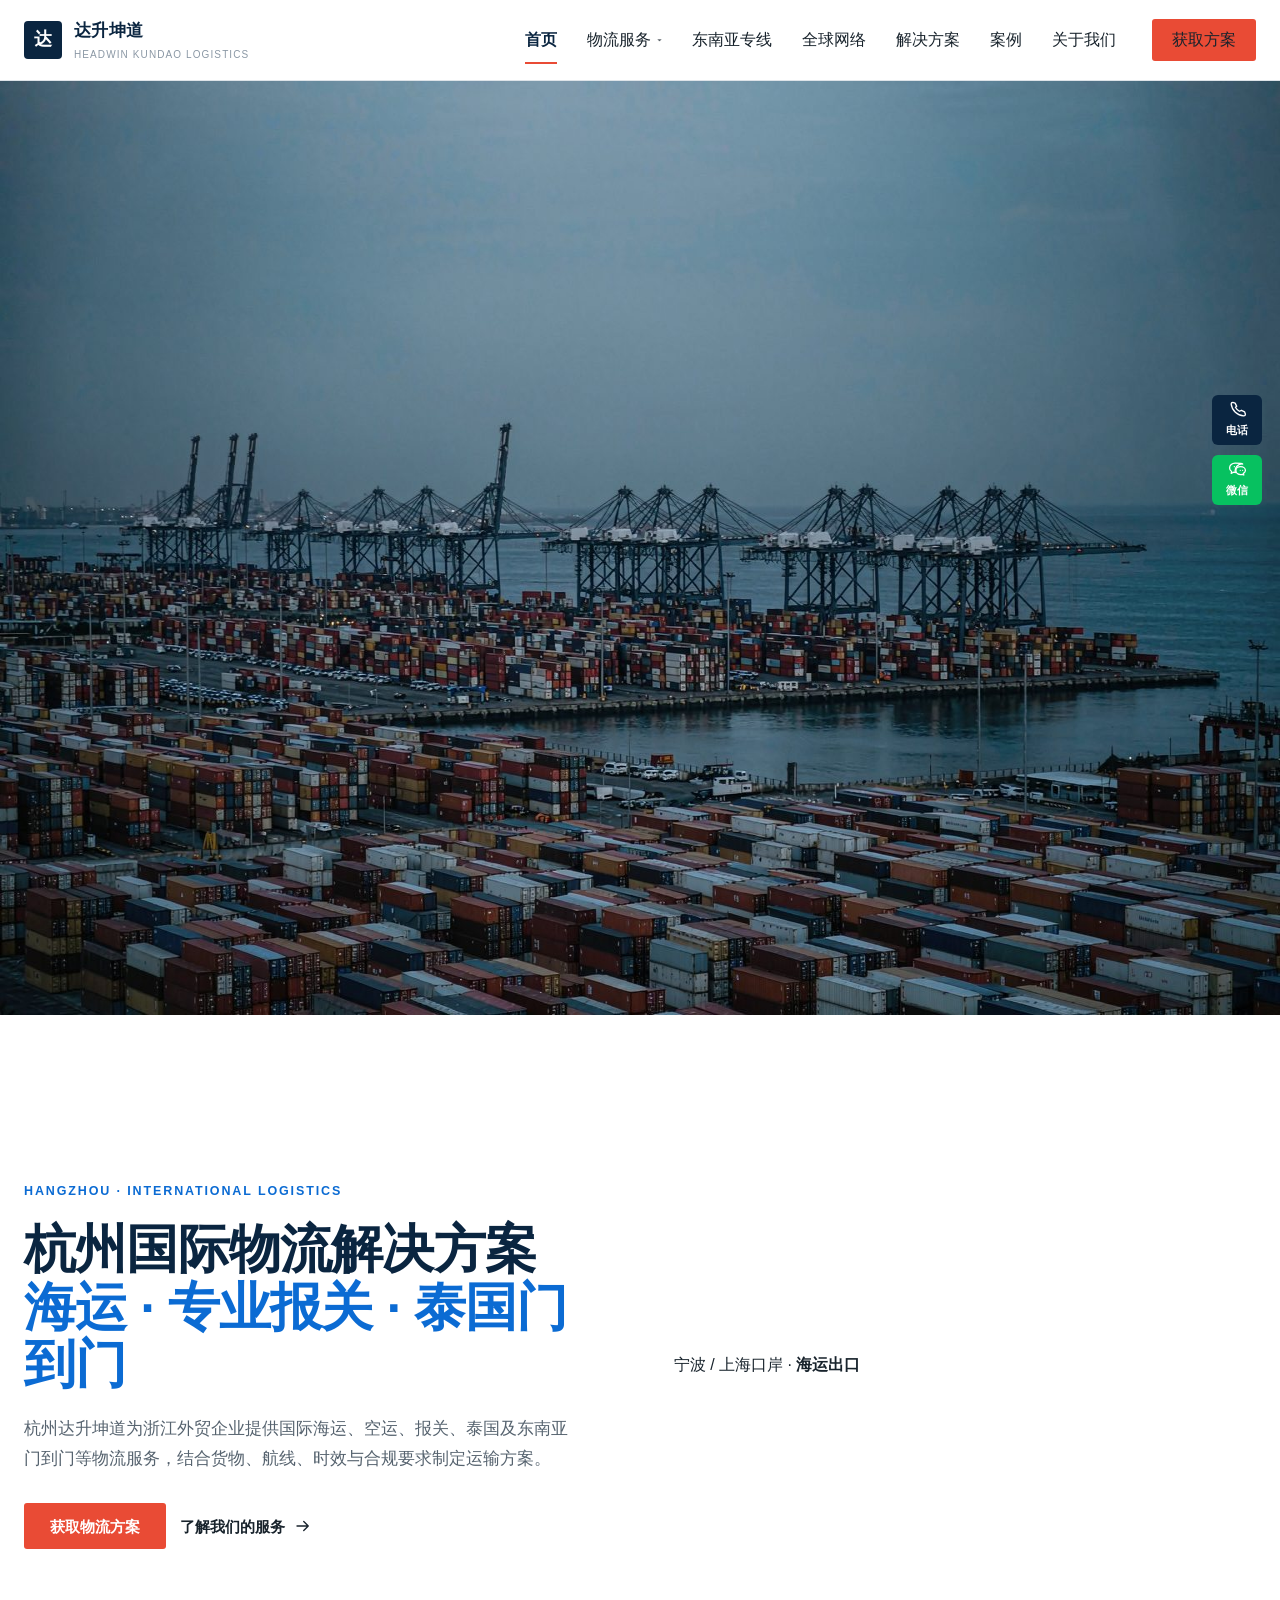
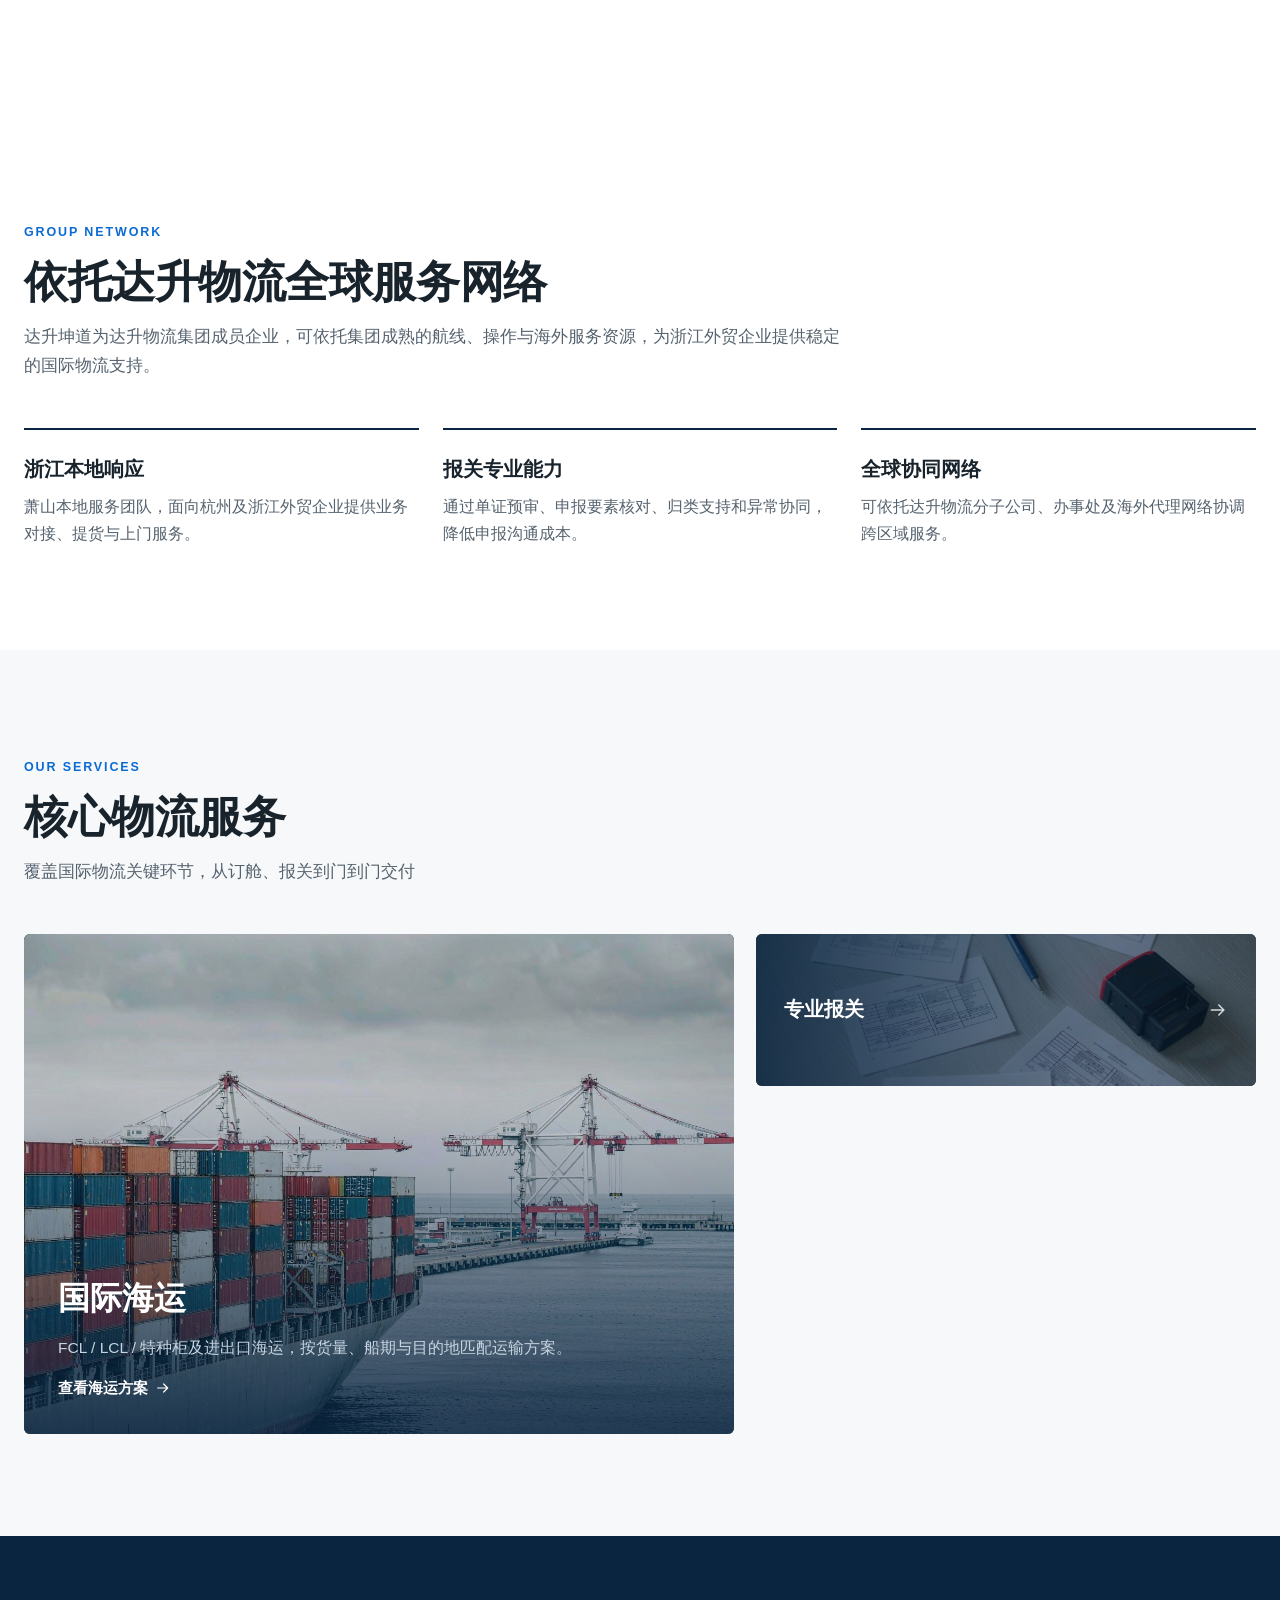
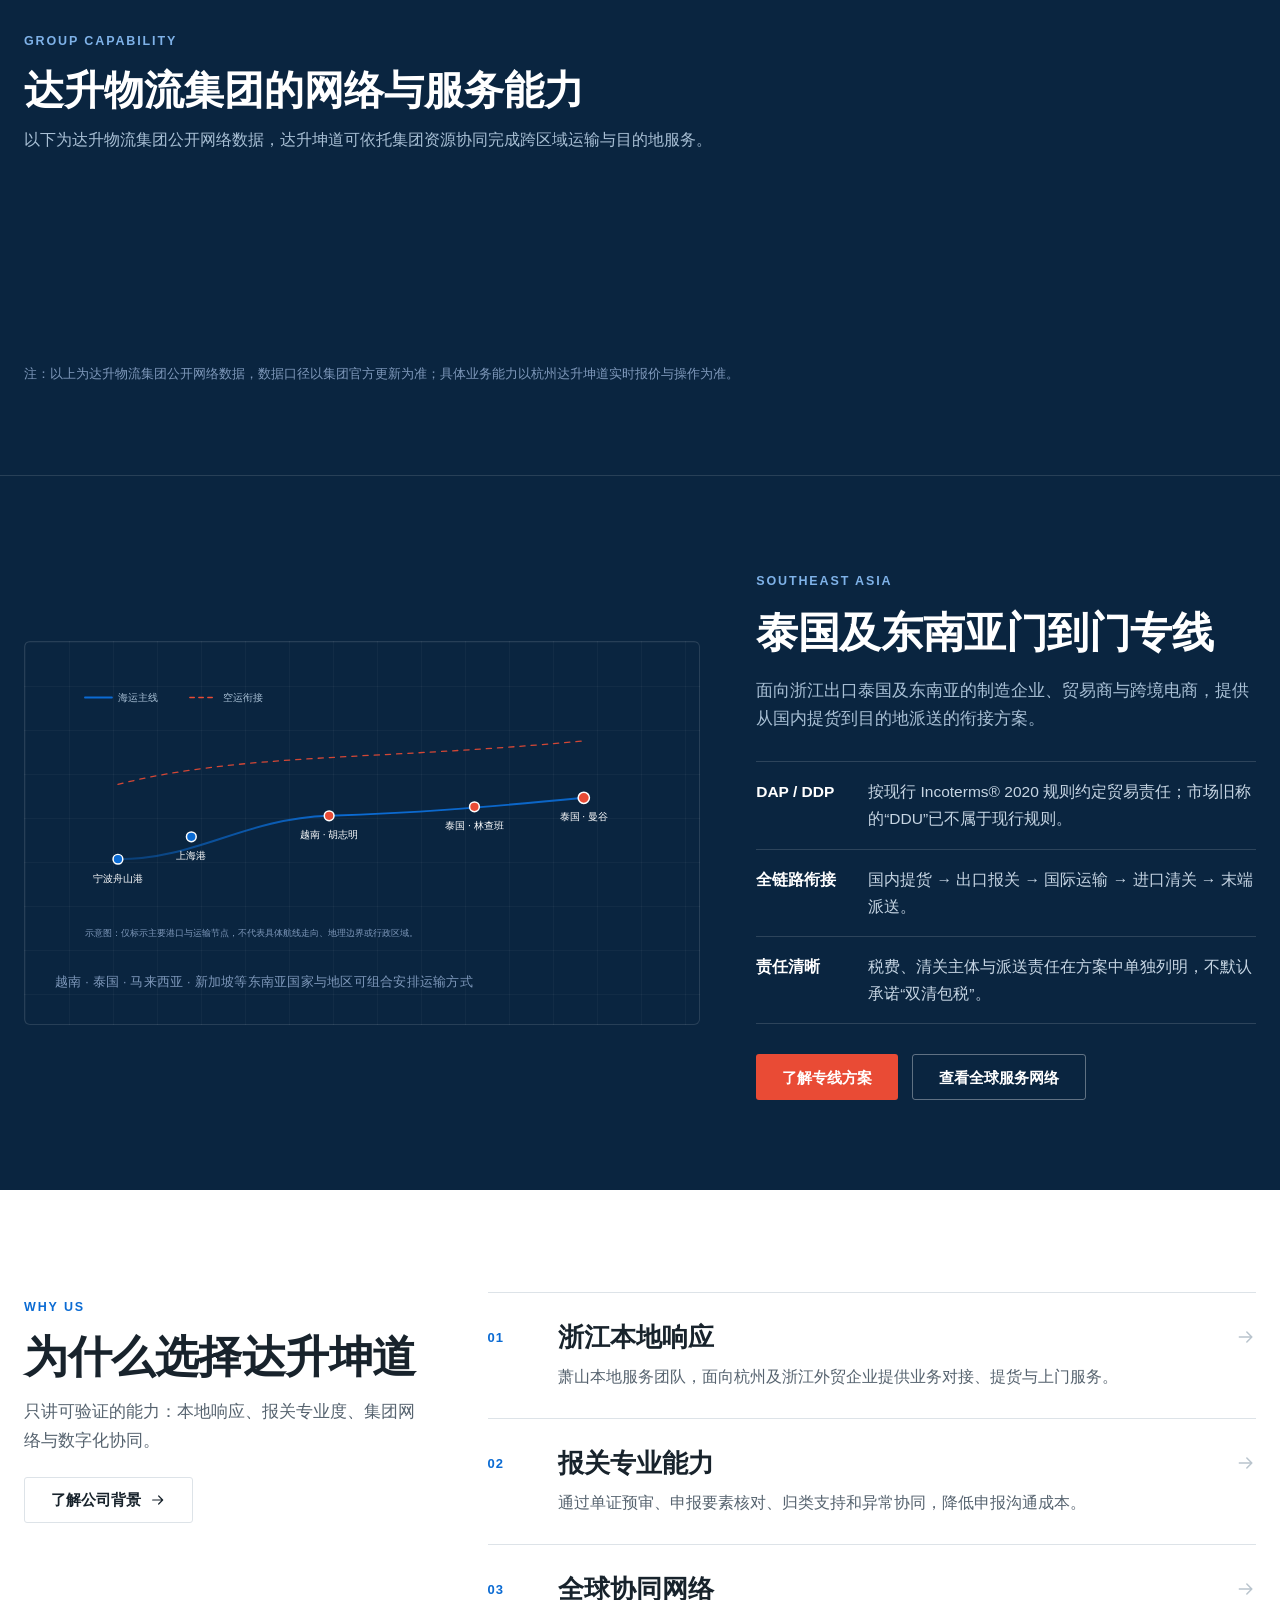
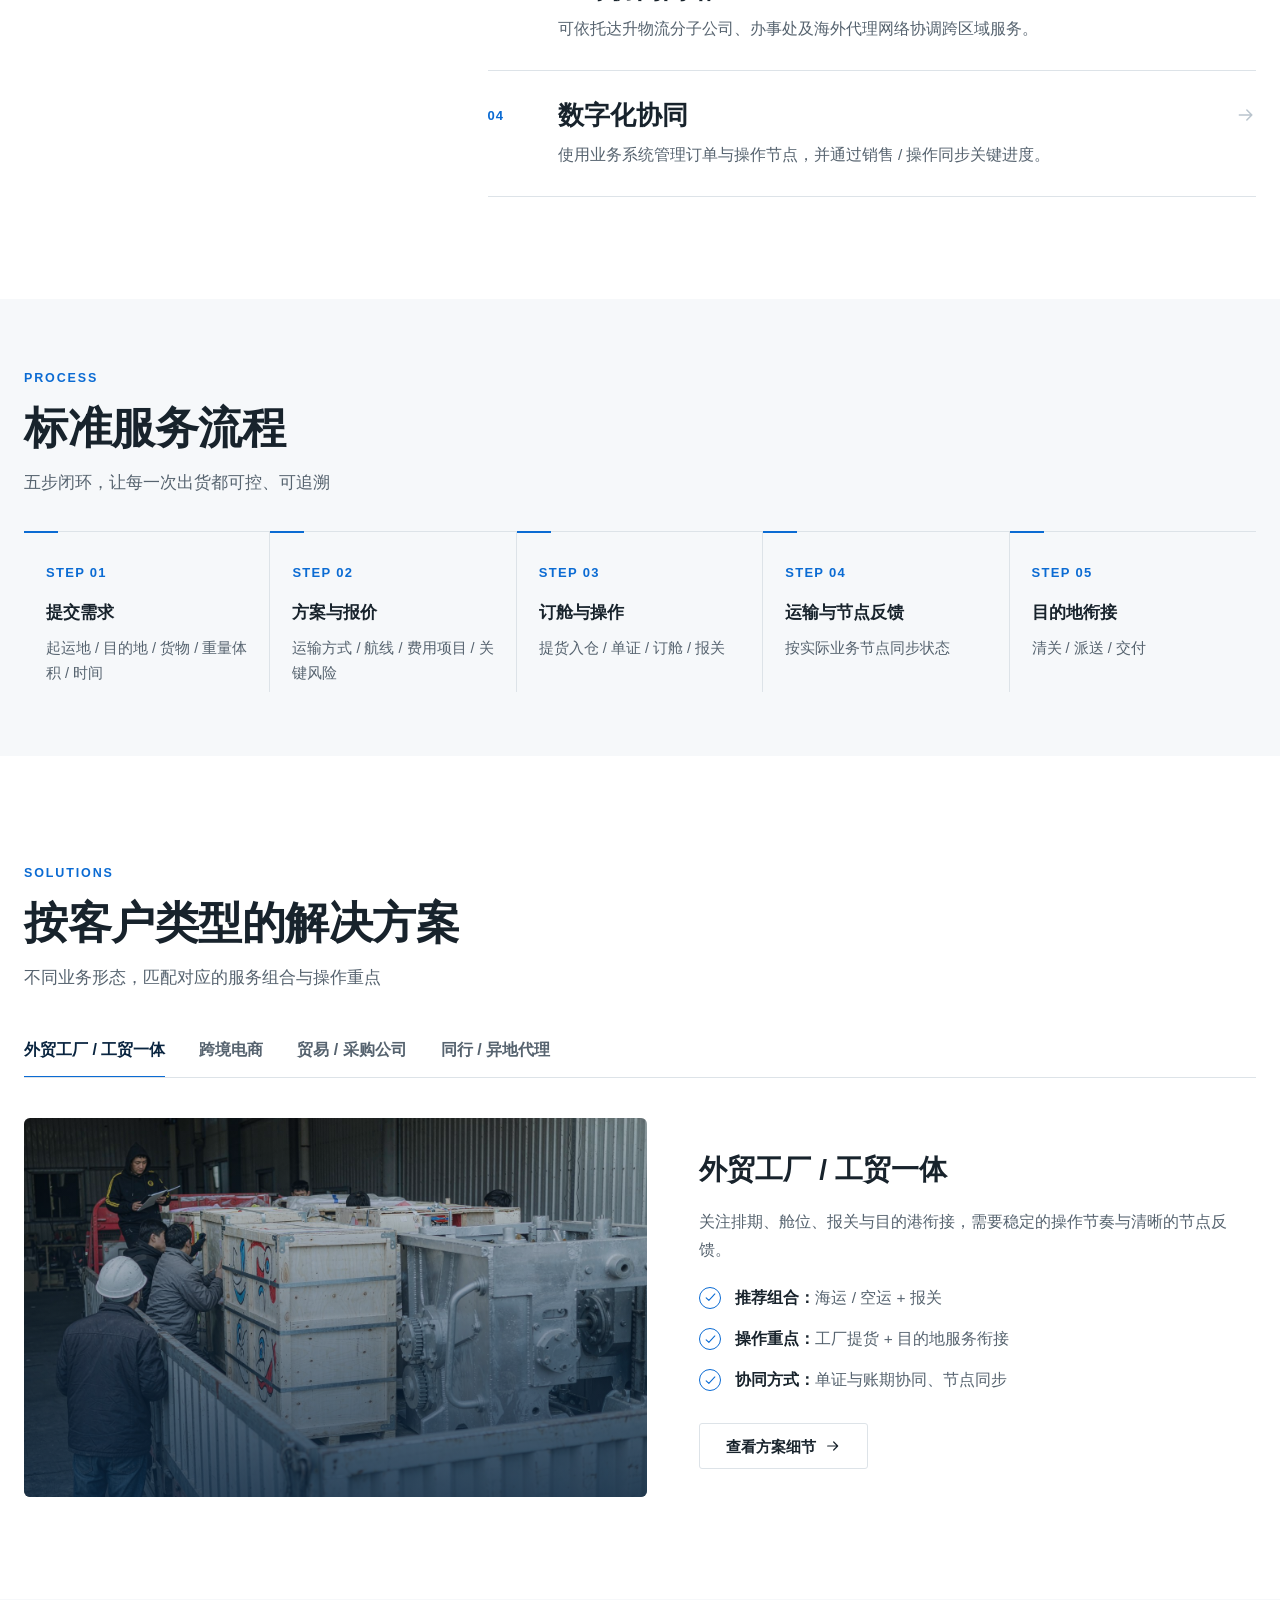
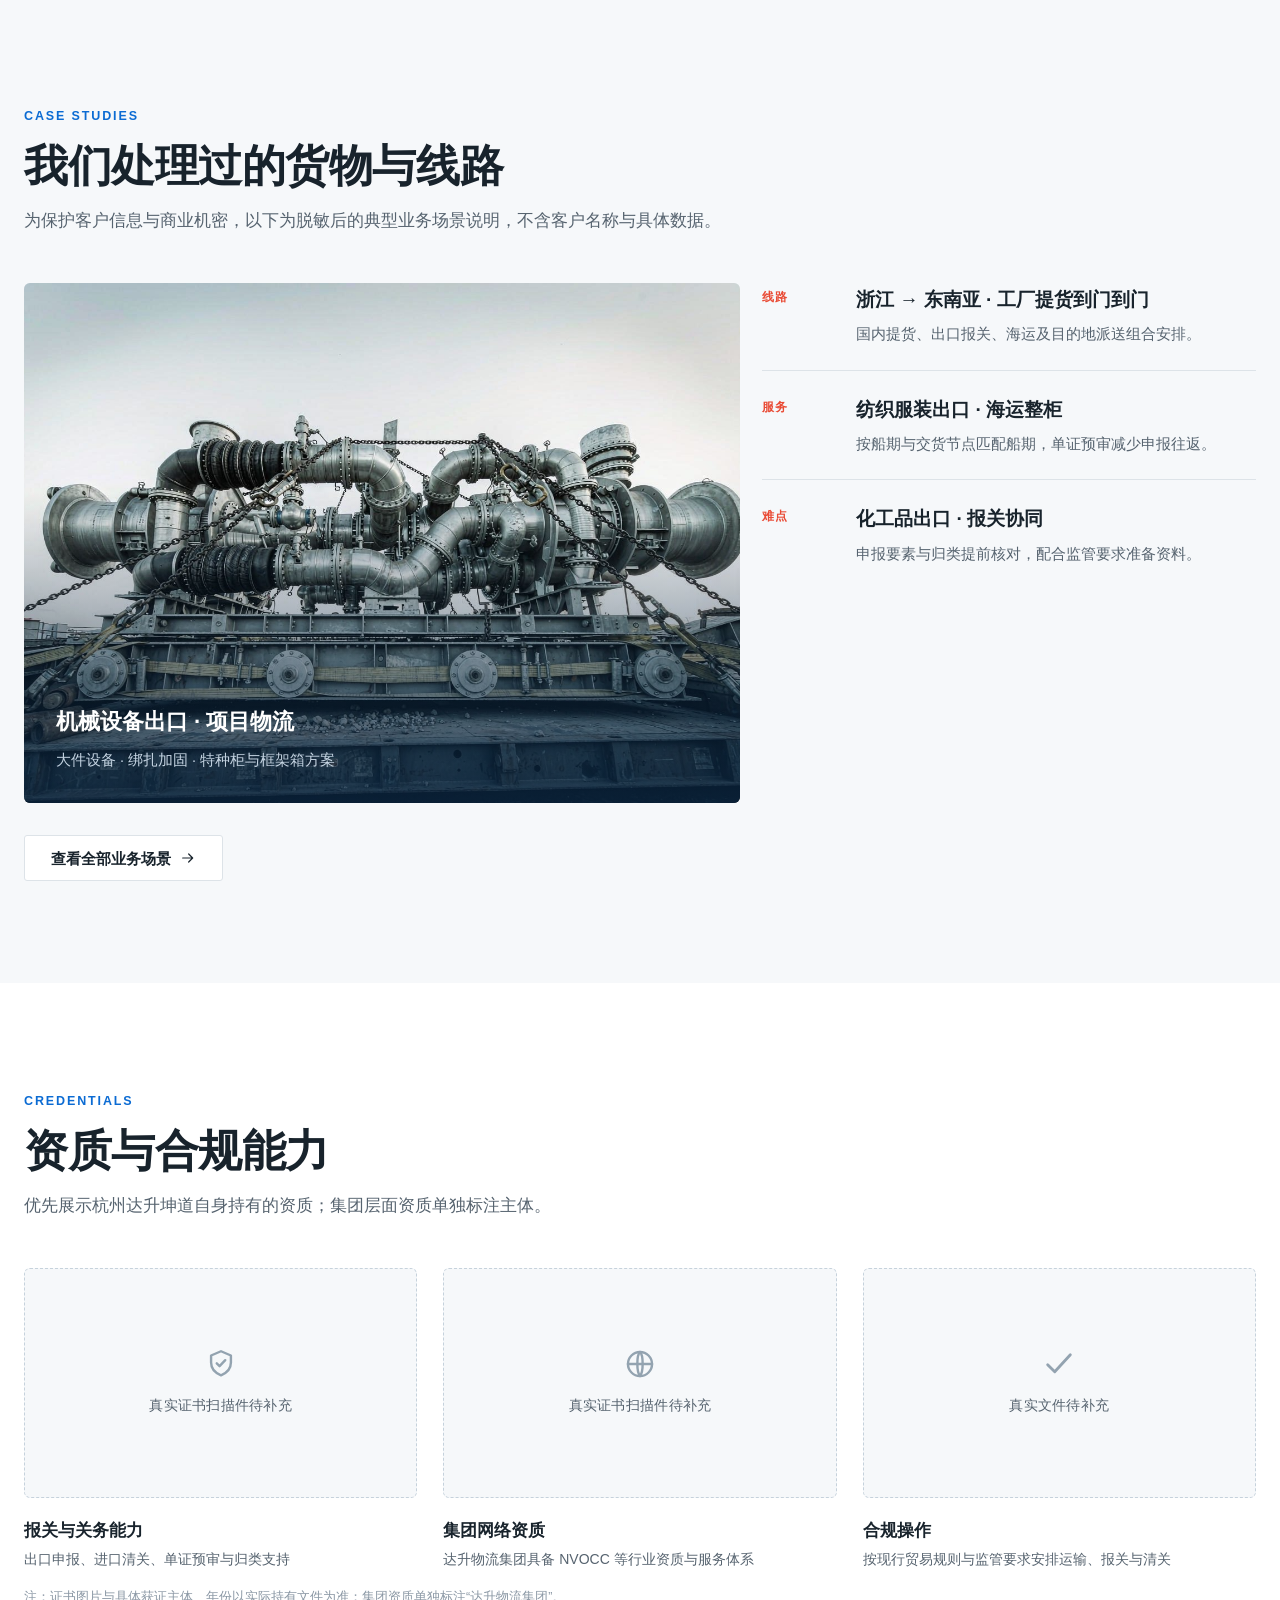
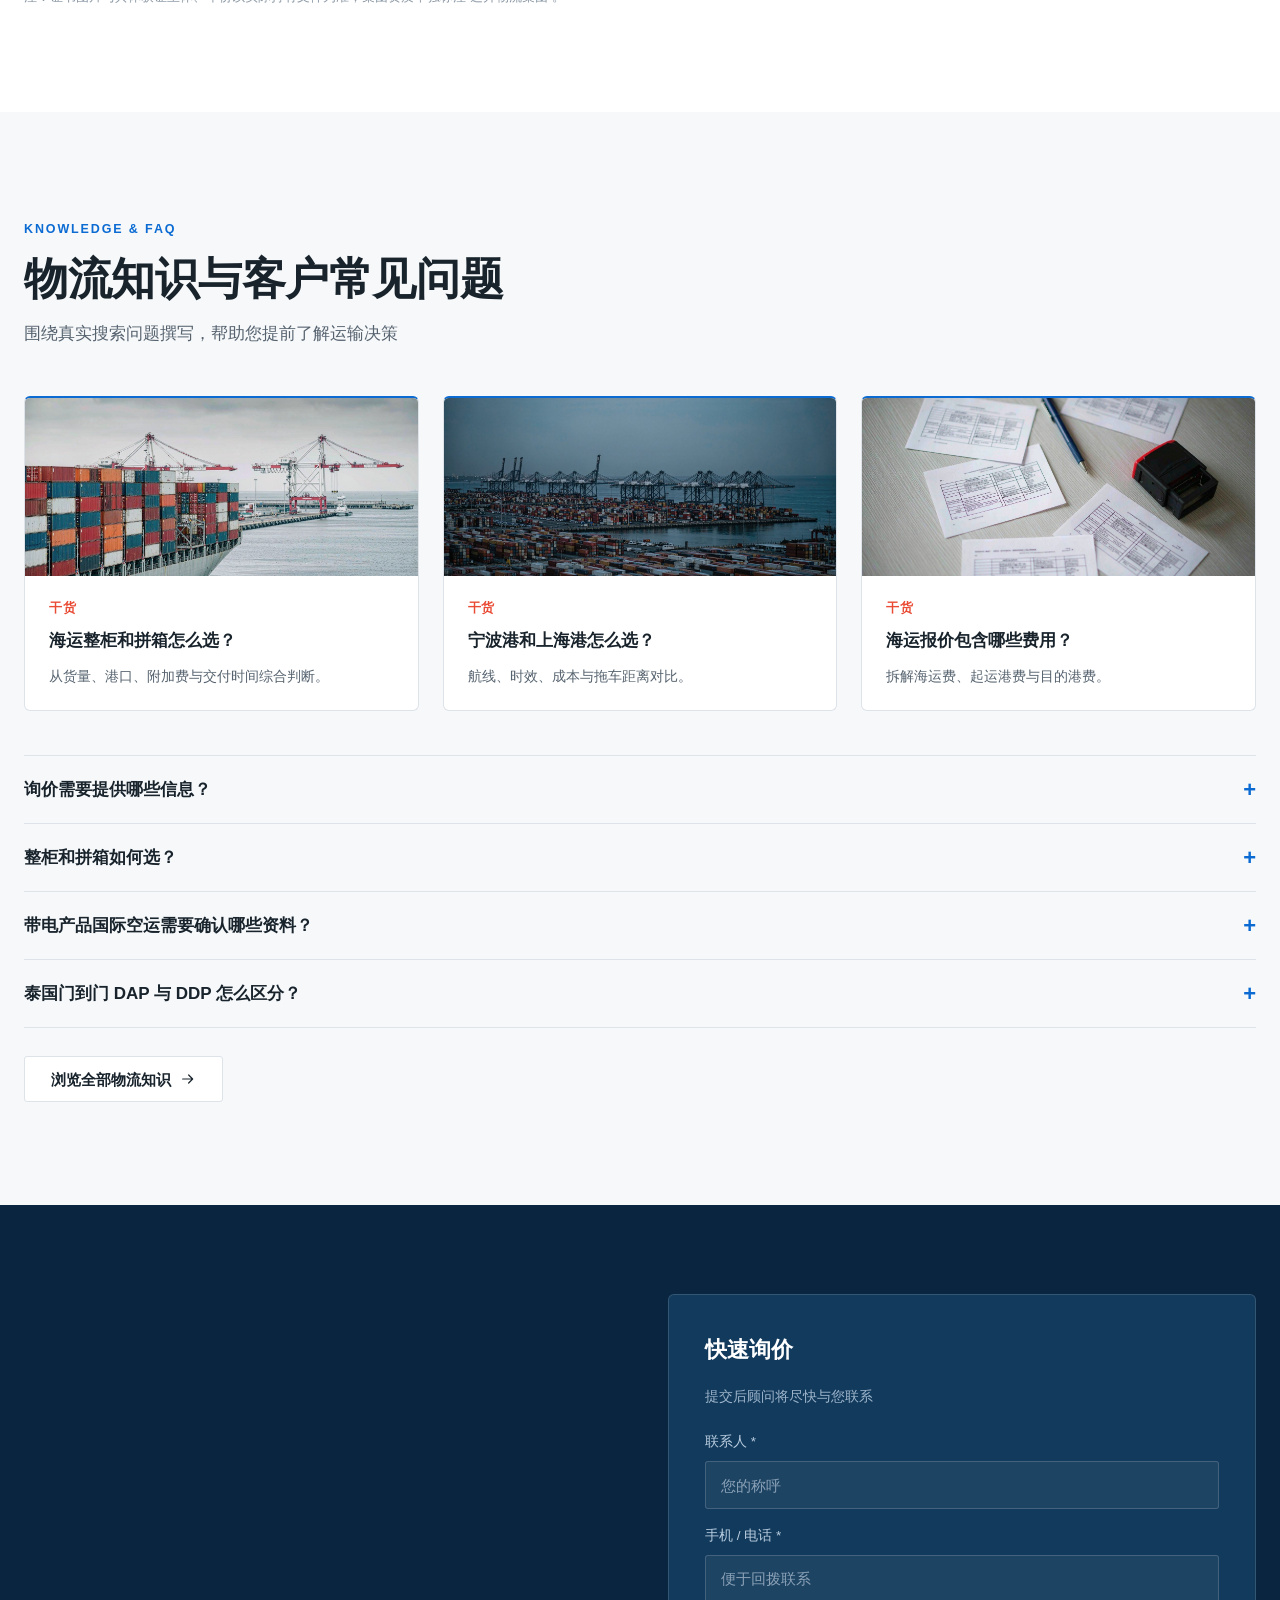
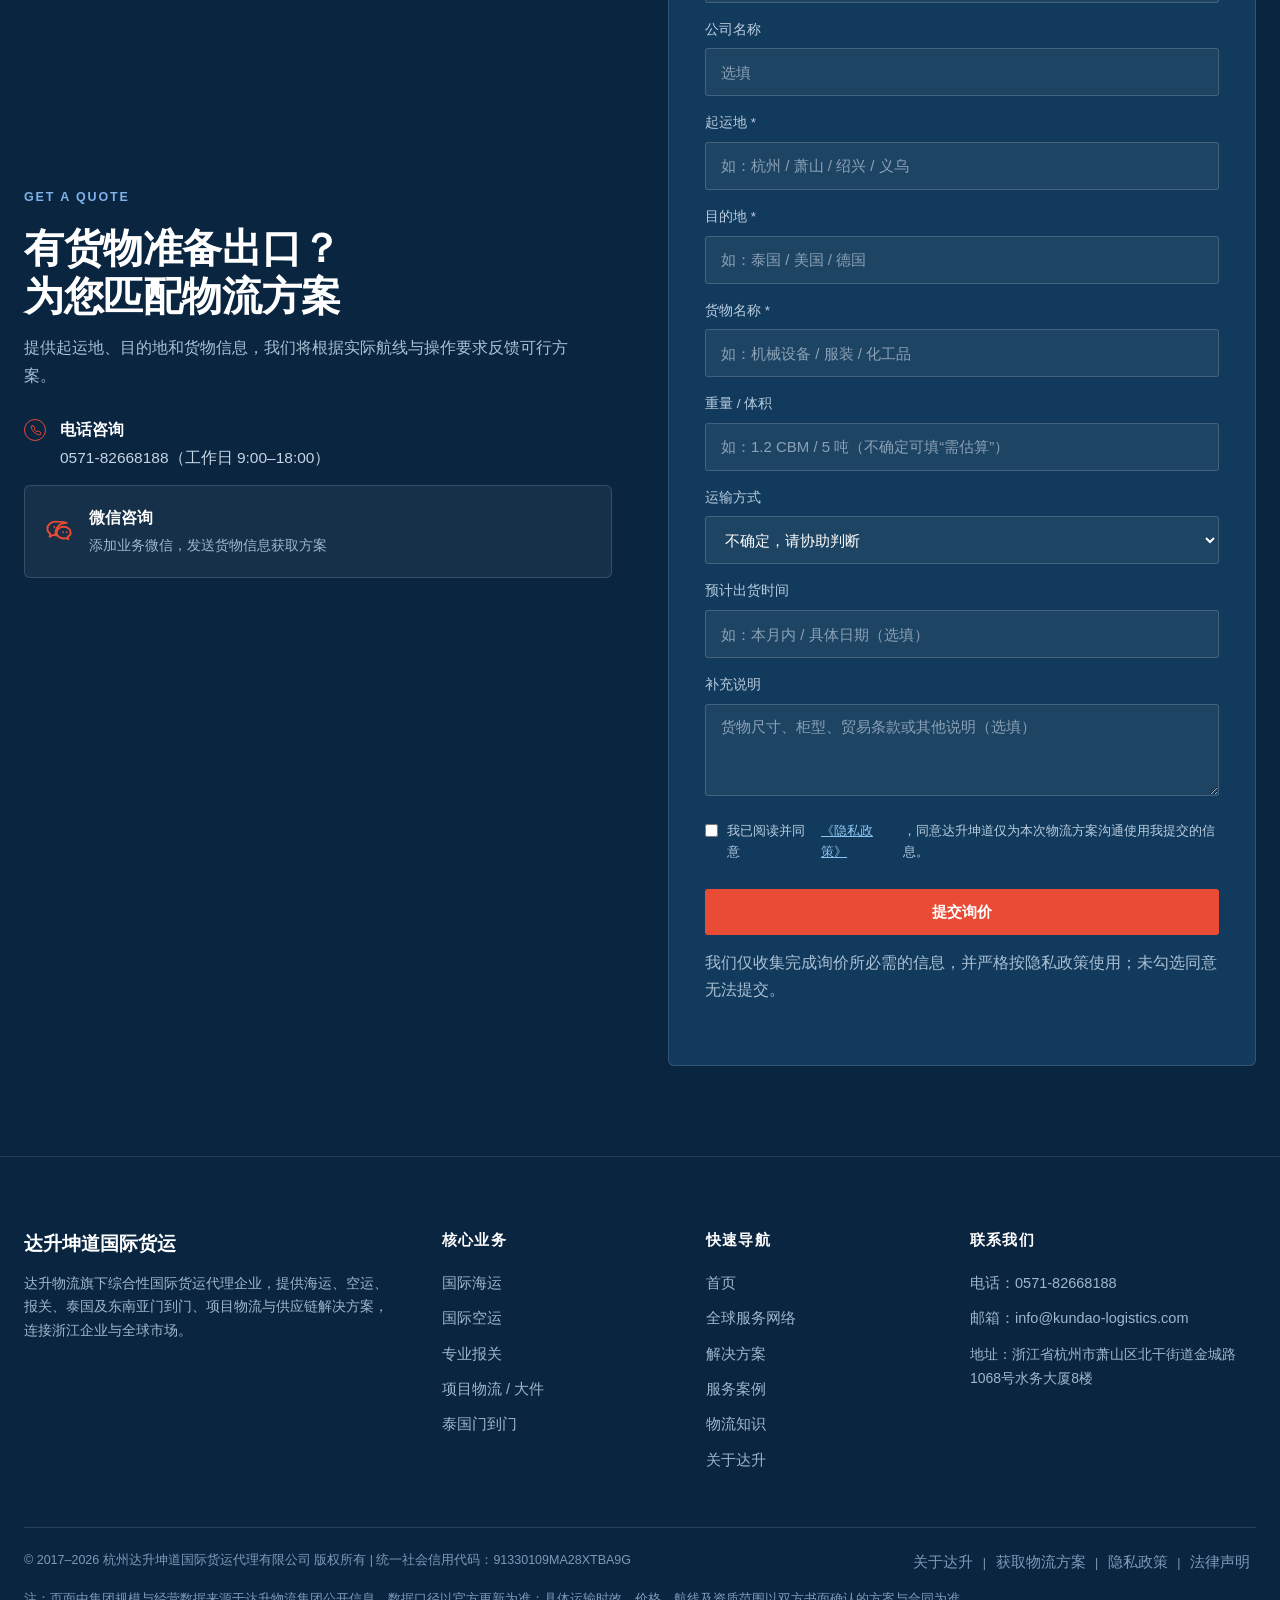
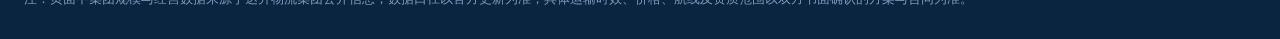
==== commit 4997bc75: "update: index.html" ====
--- a/index.html
+++ b/index.html
@@ -60,22 +60,22 @@
   </div>
 </header>
 
-<!-- 02 · Hero：文字 + 场景大图（左 55% / 右 45%） -->
+<!-- 02 · Hero：全宽实景背景 Banner（左文叠加，实景图作为背景） -->
 <section class="hero">
-  <div class="container">
-    <div>
+  <div class="hero-bg" aria-hidden="true">
+    <img src="assets/img-hero-port.jpg" alt="" width="1536" height="934" fetchpriority="high">
+  </div>
+  <div class="container">
+    <div class="hero-copy">
       <span class="region">HANGZHOU · INTERNATIONAL LOGISTICS</span>
-      <h1>杭州国际物流解决方案<br><span class="hl">海运 · 专业报关 · 泰国门到门</span></h1>
+      <h1>杭州国际物流解决方案<br><span class="hl">海运 · 专业报关 · <span class="nb">泰国门到门</span></span></h1>
       <p class="sub">杭州达升坤道为浙江外贸企业提供国际海运、空运、报关、泰国及东南亚门到门等物流服务，结合货物、航线、时效与合规要求制定运输方案。</p>
       <div class="cta">
         <a href="contact.html" class="btn btn-primary">获取物流方案</a>
         <a href="sea.html" class="btn btn-text">了解我们的服务 <svg class="ico"><use href="assets/icons.svg#ic-arrow"></use></svg></a>
       </div>
     </div>
-    <div class="hero-art">
-      <img src="assets/img-hero-port.jpg" alt="集装箱港口作业场景" width="1536" height="934">
-      <div class="tagline"><span class="dot"></span>宁波 / 上海口岸 · <b>海运出口</b></div>
-    </div>
+    <div class="hero-tagline"><span class="dot"></span>宁波 / 上海口岸 · <b>海运出口</b></div>
   </div>
 </section>
 
--- a/css/style.css
+++ b/css/style.css
@@ -1,385 +1,570 @@
 /* ============================================================
-   杭州达升坤道国际货运代理有限公司 官网样式（V3 优化改版版）
-   配色：主品牌#0C2438 / 第二品牌#1F5E7A / 浅蓝灰#E9F1F5 /
-        暖白背景#F7F9FA / CTA铜橙#D98232
-   视觉：国际物流集团感 + 浙江本地服务感 + 现代B2B专业感
-   规则：小圆角(按钮6px/卡片8px)、浅边框#E1E7EB、弱化阴影、
-        线性图标统一、无大渐变/发光/玻璃拟态
+   杭州达升坤道国际货运代理有限公司 官网样式
+   V4.0 · Premium Supply Chain Corporate
+   参考方向：GoodCang 的秩序与场景化 + JUSDA SR 的工业科技感
+   规则：白底为主 + 深海军蓝骨架 + 品牌蓝功能色 + 暖色小面积强调
+        少圆角(卡片0-8px/按钮2-4px)、1px细边线、去重阴影、去渐变
    ============================================================ */
 
 :root{
-  --c-navy:#0C2438;       /* 主品牌：导航/Footer/大标题/深色模块 */
-  --c-navy-2:#16334a;     /* 深色模块微差 */
-  --c-brand:#1F5E7A;      /* 第二品牌：图标/链接/数字/局部强调 */
-  --c-brand-l:#2f7c9c;    /* 第二品牌悬停/浅变体 */
-  --c-lightblue:#E9F1F5;  /* 浅蓝灰：分区/浅背景 */
-  --c-bg:#F7F9FA;         /* 暖白背景：大面积底色 */
-  --c-accent:#D98232;     /* CTA铜橙：获取报价/立即咨询/提交 */
-  --c-accent-d:#c0701f;
+  /* ===== V4 Design Tokens ===== */
+  --navy:#0A2540;        /* Deep Navy 18%：Header深色态/地图区/数据区/Footer/CTA */
+  --navy-2:#123A5C;      /* 深色微差 */
+  --navy-3:#0d3050;
+  --blue:#0B6BD3;        /* Brand Blue 8%：链接/标签/图形/Hover */
+  --blue-d:#0a5cb5;
+  --warm:#E94B35;        /* Accent Warm 4%：主CTA/重点线条 */
+  --warm-d:#d13a25;
+  --off:#F6F8FA;         /* Off White 20%：交替Section背景 */
+  --white:#FFFFFF;       /* Pure White 45% */
+  --ink:#18232C;         /* Text Charcoal：标题 */
+  --body:#56636F;        /* Body Gray：正文 */
+  --line:#DDE3E8;        /* Line Gray：分割线/边框 */
+
+  /* 兼容 V3 变量名（保证既有页面不破） */
+  --c-navy:var(--navy);
+  --c-navy-2:var(--navy-2);
+  --c-brand:var(--blue);
+  --c-brand-l:var(--blue-d);
+  --c-lightblue:#EEF3F7;
+  --c-bg:var(--off);
+  --c-accent:var(--warm);
+  --c-accent-d:var(--warm-d);
   --c-white:#FFFFFF;
-  --c-ink:#2b3640;        /* 正文 */
-  --c-ink-2:#6B7280;      /* 次级文字 */
-  --c-line:#E1E7EB;       /* 浅边框 */
-  --radius:8px;           /* 卡片圆角 */
-  --radius-btn:6px;       /* 按钮圆角 */
-  --shadow-s:0 1px 3px rgba(12,36,56,.06);
-  --maxw:1240px;
+  --c-ink:var(--ink);
+  --c-ink-2:var(--body);
+  --c-line:var(--line);
+
+  --radius:6px;          /* 卡片 0–8px */
+  --radius-btn:3px;      /* 按钮 2–4px */
+  --shadow-s:0 1px 2px rgba(10,37,64,.05);
+  --maxw:1320px;
+  --sec:clamp(76px,8vw,128px);   /* Section 垂直间距 120–144（桌面） */
 }
 
 *{box-sizing:border-box;margin:0;padding:0}
 html{scroll-behavior:smooth}
-body{font-family:"Noto Sans SC","Source Han Sans SC","PingFang SC","Microsoft YaHei",-apple-system,BlinkMacSystemFont,"Segoe UI",Roboto,Helvetica,Arial,sans-serif;color:var(--c-ink);background:var(--c-bg);line-height:1.75;font-size:15px;-webkit-font-smoothing:antialiased;overflow-x:hidden}
+body{font-family:"Inter","Noto Sans SC","Source Han Sans SC","PingFang SC","Microsoft YaHei",-apple-system,BlinkMacSystemFont,"Segoe UI",Roboto,Helvetica,Arial,sans-serif;color:var(--body);background:var(--white);line-height:1.75;font-size:16px;-webkit-font-smoothing:antialiased;overflow-x:hidden}
 a{color:inherit;text-decoration:none}
 img{max-width:100%;display:block}
-.container{max-width:var(--maxw);margin:0 auto;padding:0 22px}
-section{padding:72px 0}
-.h2{font-size:clamp(26px,3.4vw,34px);font-weight:800;color:var(--c-navy);line-height:1.3;letter-spacing:.3px}
-.h3{font-size:19px;font-weight:700;color:var(--c-navy)}
-.muted{color:var(--c-ink-2)}
+.container{max-width:var(--maxw);margin:0 auto;padding:0 24px}
+section{padding:var(--sec) 0}
+
+/* ===== 排版阶梯 ===== */
+.h2,h2.sec{font-size:clamp(28px,3.6vw,44px);font-weight:800;color:var(--ink);line-height:1.18;letter-spacing:-.01em}
+.h3{font-size:22px;font-weight:700;color:var(--ink);line-height:1.35}
+.muted{color:var(--body)}
 .center{text-align:center}
-.ico{width:24px;height:24px;fill:none;stroke:currentColor;stroke-width:1.7;stroke-linecap:round;stroke-linejoin:round;flex:none}
-
-/* 按钮：小圆角、无大圆角、无胶囊 */
-.btn{display:inline-flex;align-items:center;gap:8px;justify-content:center;border:none;cursor:pointer;font-size:15px;font-weight:600;border-radius:var(--radius-btn);padding:12px 26px;transition:.18s;text-align:center;line-height:1}
-.btn-primary{background:var(--c-accent);color:#fff}
-.btn-primary:hover{background:var(--c-accent-d)}
-.btn-brand{background:var(--c-brand);color:#fff}
-.btn-brand:hover{background:var(--c-brand-l)}
-.btn-ghost{border:1.5px solid var(--c-brand);color:var(--c-brand);background:transparent}
-.btn-ghost:hover{background:var(--c-brand);color:#fff}
-.btn-ghost-w{border:1.5px solid rgba(255,255,255,.55);color:#fff;background:transparent}
-.btn-ghost-w:hover{background:#fff;color:var(--c-navy)}
-
-/* 顶部条 */
-.topbar{background:var(--c-navy);color:#9fb6cc;font-size:13px}
-.topbar .container{display:flex;justify-content:space-between;align-items:center;height:40px}
-.topbar a{color:#9fb6cc}
-.topbar a:hover{color:#fff}
-
-/* 导航（深海军蓝） */
-.nav{position:sticky;top:0;z-index:60;background:var(--c-navy);border-bottom:1px solid rgba(255,255,255,.08)}
-.nav .container{display:flex;align-items:center;justify-content:space-between;height:70px}
-.logo{display:flex;align-items:center;gap:12px;color:#fff}
-.logo .mark{width:40px;height:40px;border-radius:8px;background:var(--c-brand);display:flex;align-items:center;justify-content:center;color:#fff;font-size:19px;font-weight:800;flex:none}
-.logo .txt b{font-size:18px;letter-spacing:.5px}
-.logo .txt span{display:block;font-size:10.5px;color:#8ba6bf;letter-spacing:1.2px;font-weight:500}
-.menu{display:flex;gap:24px;align-items:center}
-.menu a{font-size:15px;color:#d2deea;font-weight:500;position:relative;padding:8px 0}
-.menu a:hover,.menu a.active{color:#fff}
-.menu a.active::after{content:"";position:absolute;left:0;right:0;bottom:0;height:2px;background:var(--c-accent)}
-.nav .btn{padding:9px 18px;margin-left:8px}
-.nav-toggle{display:none;background:none;border:none;font-size:26px;color:#fff;cursor:pointer}
-
-/* 区块标题 */
-.sec-head{text-align:center;max-width:780px;margin:0 auto 44px}
-.sec-head .tag{display:inline-block;color:var(--c-accent);font-weight:700;letter-spacing:2px;font-size:12.5px;margin-bottom:10px}
-.sec-head h2{font-size:clamp(26px,3.4vw,34px);font-weight:800;color:var(--c-navy)}
-.sec-head h1{font-size:clamp(26px,3.4vw,34px);font-weight:800;color:var(--c-navy)}
-.sec-head p{color:var(--c-ink-2);margin-top:12px;font-size:16px}
-
-/* 栅格 */
-.grid{display:grid;gap:22px}
+.ico{width:24px;height:24px;fill:none;stroke:currentColor;stroke-width:1.8;stroke-linecap:round;stroke-linejoin:round;flex:none}
+.eyebrow{display:inline-block;font-size:12.5px;font-weight:700;letter-spacing:.15em;text-transform:uppercase;color:var(--blue)}
+.eyebrow.warm{color:var(--warm)}
+.eyebrow.on-dark{color:#7fb2e8}
+
+/* ===== 按钮：44–48px 高 / 2–4px 圆角 / 实心，无胶囊无渐变无外发光 ===== */
+.btn{display:inline-flex;align-items:center;gap:9px;justify-content:center;border:none;cursor:pointer;font-family:inherit;font-size:15px;font-weight:600;border-radius:var(--radius-btn);min-height:46px;padding:0 26px;transition:background .18s ease,color .18s ease,border-color .18s ease;text-align:center;line-height:1}
+.btn-primary{background:var(--warm);color:#fff}
+.btn-primary:hover{background:var(--warm-d)}
+.btn-brand{background:var(--blue);color:#fff}
+.btn-brand:hover{background:var(--blue-d)}
+.btn-navy{background:var(--navy);color:#fff}
+.btn-navy:hover{background:var(--navy-2)}
+.btn-ghost{border:1px solid var(--line);color:var(--ink);background:#fff}
+.btn-ghost:hover{border-color:var(--navy);color:var(--navy)}
+.btn-ghost-w{border:1px solid rgba(255,255,255,.35);color:#fff;background:transparent}
+.btn-ghost-w:hover{background:#fff;color:var(--navy);border-color:#fff}
+.btn-text{background:none;border:none;color:var(--ink);padding:0;min-height:auto;font-weight:600}
+.btn-text .ico{width:18px;height:18px;transition:transform .2s ease}
+.btn-text:hover{color:var(--blue)}
+.btn-text:hover .ico{transform:translateX(4px)}
+
+/* ===== 顶部条：V4 已取消（保留占位以便旧页面兜底） ===== */
+.topbar{display:none}
+
+/* ===== Header：白底 78–84px，无第二层顶部条 ===== */
+.nav{position:sticky;top:0;z-index:60;background:#fff;border-bottom:1px solid var(--line)}
+.nav .container{display:flex;align-items:center;justify-content:space-between;height:80px}
+.logo{display:flex;align-items:center;gap:12px;color:var(--navy)}
+.logo .mark{width:38px;height:38px;border-radius:4px;background:var(--navy);display:flex;align-items:center;justify-content:center;color:#fff;font-size:18px;font-weight:800;flex:none}
+.logo .txt b{font-size:17px;letter-spacing:.4px;color:var(--navy)}
+.logo .txt span{display:block;font-size:10px;color:#8b98a5;letter-spacing:1.1px;font-weight:500}
+.menu{display:flex;gap:30px;align-items:center}
+.menu a{font-size:15.5px;color:var(--ink);font-weight:500;position:relative;padding:8px 0;transition:color .18s}
+.menu a:hover{color:var(--blue)}
+.menu a.active{color:var(--navy);font-weight:600}
+.menu a.active::after{content:"";position:absolute;left:0;right:0;bottom:-2px;height:2px;background:var(--warm)}
+.nav .btn{padding:0 20px;min-height:42px;margin-left:6px}
+.nav-toggle{display:none;background:none;border:none;font-size:24px;color:var(--navy);cursor:pointer;line-height:1}
+
+/* ===== 区块标题：默认左对齐（编辑式排版），可选 .center ===== */
+.sec-head{max-width:820px;margin:0 0 48px}
+.sec-head.center{text-align:center;margin-left:auto;margin-right:auto}
+.sec-head .tag{display:inline-block;color:var(--blue);font-weight:700;letter-spacing:.15em;text-transform:uppercase;font-size:12.5px;margin-bottom:12px}
+.sec-head h2,.sec-head h1{font-size:clamp(28px,3.6vw,44px);font-weight:800;color:var(--ink);line-height:1.18;letter-spacing:-.01em}
+.sec-head p{color:var(--body);margin-top:14px;font-size:16.5px;line-height:1.75}
+
+/* ===== 栅格 ===== */
+.grid{display:grid;gap:24px}
 .grid>*{min-width:0}
 .cols-2{grid-template-columns:repeat(2,1fr)}
 .cols-3{grid-template-columns:repeat(3,1fr)}
 .cols-4{grid-template-columns:repeat(4,1fr)}
 .word-break{overflow-wrap:anywhere;word-break:break-word}
 
-/* 卡片：浅边框、小圆角、极轻阴影，悬停轻浮 */
-.card{background:var(--c-white);border:1px solid var(--c-line);border-radius:var(--radius);padding:26px;transition:.22s;height:100%}
-.card:hover{border-color:var(--c-brand);box-shadow:var(--shadow-s);transform:translateY(-3px)}
-.card .ic{width:50px;height:50px;border-radius:8px;background:var(--c-lightblue);color:var(--c-brand);display:flex;align-items:center;justify-content:center;margin-bottom:16px}
-.card .ic .ico{width:26px;height:26px}
-.card h3{font-size:18px;margin-bottom:10px;color:var(--c-navy)}
-.card p{color:var(--c-ink-2);font-size:14.5px}
-.card .more{display:inline-flex;align-items:center;gap:6px;margin-top:14px;color:var(--c-brand-l);font-weight:600;font-size:14px}
+/* ===== 通用卡片：1px 细边线、0–8px 圆角、无重阴影 ===== */
+.card{background:#fff;border:1px solid var(--line);border-radius:var(--radius);padding:30px;height:100%;transition:border-color .2s ease}
+.card:hover{border-color:#c2ccd5}
+.card .ic{color:var(--blue);margin-bottom:18px;display:block}
+.card .ic .ico{width:28px;height:28px}
+.card h3{font-size:20px;margin-bottom:10px;color:var(--ink);font-weight:700;line-height:1.35}
+.card p{color:var(--body);font-size:15.5px}
+.card .more{display:inline-flex;align-items:center;gap:7px;margin-top:18px;color:var(--blue);font-weight:600;font-size:14.5px}
 .card .more .ico{width:16px;height:16px}
 
-/* Hero：整块以 Banner 图为全幅背景 + 深色渐变蒙版（保证文字可读） */
-.hero{position:relative;color:#fff;overflow:hidden;background:#0C2438 url(../assets/hero-banner.jpg) center center/cover no-repeat}
-.hero::before{content:"";position:absolute;inset:0;z-index:1;background:linear-gradient(100deg, rgba(12,36,56,.94) 0%, rgba(12,36,56,.82) 44%, rgba(12,36,56,.50) 100%)}
-.hero .container{position:relative;z-index:2;padding:84px 22px 88px}
-.hero .container > div{max-width:780px}
-.hero h1{font-size:clamp(32px,4.4vw,50px);line-height:1.18;font-weight:800;letter-spacing:.5px;margin-bottom:18px}
-.hero h1 .hl{color:var(--c-accent)}
-.hero p.sub{font-size:17px;color:#c5d6e6;max-width:620px;margin-bottom:14px}
-.hero .region{display:inline-flex;align-items:center;gap:8px;font-size:14px;color:#9fb6cc;margin-bottom:26px;padding:6px 14px;border:1px solid rgba(255,255,255,.16);border-radius:999px}
-.hero .region .ico{width:16px;height:16px;color:var(--c-accent)}
-.hero .cta{display:flex;gap:14px;flex-wrap:wrap}
-
-/* Hero 右侧图（已改为整块背景，此样式保留但不再使用） */
-/* Hero 右侧 Banner 图 */
-.hero-art{position:relative;border:1px solid rgba(255,255,255,.10);border-radius:12px;padding:8px;background:transparent;overflow:hidden}
-.hero-art img{width:100%;height:auto;display:block;border-radius:8px}
-/* 移动端：竖屏下整块背景图蒙版加浓，保证文字在任意位置都清晰 */
-@media (max-width:760px){
-  .hero::before{background:linear-gradient(180deg, rgba(12,36,56,.90) 0%, rgba(12,36,56,.80) 100%)}
-}
-
-/* 实力数据带：纯色块+浅边框，无玻璃拟态 */
-.stats{background:var(--c-white);border:1px solid var(--c-line);border-radius:var(--radius);margin-top:34px;display:grid;grid-template-columns:repeat(5,1fr);overflow:hidden}
-.stats .item{padding:22px 14px;text-align:center;border-right:1px solid var(--c-line)}
+/* ===== 图片磁贴：图片铺满、底部文字、Hover 轻缩放 ===== */
+.media{position:relative;overflow:hidden;border-radius:var(--radius);background:#e9eef3;display:block}
+.media img{width:100%;height:100%;object-fit:cover;display:block;transition:transform .45s ease}
+.media::after{content:"";position:absolute;inset:0;background:linear-gradient(180deg,rgba(10,37,64,.10) 0%,rgba(10,37,64,.78) 100%);pointer-events:none}
+.media .cap{position:absolute;left:0;right:0;bottom:0;z-index:2;padding:26px 28px;color:#fff}
+.media .cap .t{font-size:20px;font-weight:700;line-height:1.3}
+.media .cap .d{font-size:14px;color:#c6d5e3;margin-top:6px}
+.media:hover img{transform:scale(1.03)}
+.media.plain::after{background:linear-gradient(180deg,rgba(10,37,64,0) 40%,rgba(10,37,64,.72) 100%)}
+
+/* ===== Hero（首页）：左文右图非对称，680–760px ===== */
+.hero{background:#fff;color:var(--ink);padding:0;overflow:hidden}
+.hero .container{display:grid;grid-template-columns:1.02fr 1fr;gap:56px;align-items:center;min-height:700px;padding-top:36px;padding-bottom:36px}
+.hero h1{font-size:clamp(34px,4.1vw,56px);line-height:1.09;font-weight:800;color:var(--navy);letter-spacing:-.015em;margin:18px 0 22px}
+.hero h1 .hl{color:var(--blue)}
+.hero p.sub{font-size:17px;color:var(--body);max-width:560px;margin-bottom:30px;line-height:1.75}
+.hero .region{display:block;font-size:12.5px;font-weight:700;letter-spacing:.15em;text-transform:uppercase;color:var(--blue)}
+.hero .cta{display:flex;gap:14px;flex-wrap:wrap;align-items:center}
+.hero-art{position:relative;border-radius:var(--radius);overflow:hidden;min-height:540px;background:#e9eef3}
+.hero-art img{position:absolute;inset:0;width:100%;height:100%;object-fit:cover}
+.hero-art .tagline{position:absolute;left:0;right:0;bottom:0;z-index:2;padding:22px 26px;background:linear-gradient(180deg,rgba(10,37,64,0),rgba(10,37,64,.82));color:#fff;font-size:14px;display:flex;align-items:center;gap:10px}
+.hero-art .tagline b{font-weight:700;color:#fff}
+.hero-art .tagline .dot{width:7px;height:7px;border-radius:50%;background:var(--warm);flex:none}
+
+/* ===== 内页 Hero（模板 A/B/C）：420–520px，左标题 + 右业务大图 ===== */
+.page-banner{background:var(--navy);color:#fff;padding:0;position:relative;overflow:hidden}
+.page-banner .container{display:block;padding-top:64px;padding-bottom:64px;min-height:300px}
+.page-banner.has-art .container{display:grid;grid-template-columns:1.08fr .92fr;gap:52px;align-items:center;min-height:470px}
+.page-banner h1{font-size:clamp(30px,3.6vw,46px);line-height:1.12;font-weight:800;margin-bottom:16px;letter-spacing:-.01em}
+.page-banner p{color:#a9c0d5;font-size:16px;max-width:640px;line-height:1.75}
+.page-banner .pb-eyebrow{font-size:12.5px;font-weight:700;letter-spacing:.15em;text-transform:uppercase;color:#7fb2e8;margin-bottom:14px;display:block}
+.page-banner .pb-art{position:relative;border-radius:var(--radius);overflow:hidden;min-height:320px;background:#12314d}
+.page-banner .pb-art img{position:absolute;inset:0;width:100%;height:100%;object-fit:cover}
+.page-banner .pb-tags{display:flex;flex-wrap:wrap;gap:10px;margin-top:22px}
+.page-banner .pb-tags span{font-size:13.5px;color:#c6d5e3;border:1px solid rgba(255,255,255,.18);border-radius:2px;padding:6px 13px}
+
+/* ===== 核心服务：1 大 3 小 ===== */
+.svc{display:grid;grid-template-columns:1.42fr 1fr;gap:22px}
+.svc-main{position:relative;overflow:hidden;border-radius:var(--radius);min-height:500px;display:flex;align-items:flex-end;color:#fff;background:#0e2b45}
+.svc-main img{position:absolute;inset:0;width:100%;height:100%;object-fit:cover;transition:transform .5s ease}
+.svc-main::after{content:"";position:absolute;inset:0;background:linear-gradient(180deg,rgba(10,37,64,.12) 30%,rgba(10,37,64,.86) 100%)}
+.svc-main .body{position:relative;z-index:2;padding:34px 34px 32px}
+.svc-main .body h3{font-size:clamp(24px,2.6vw,32px);font-weight:800;color:#fff;margin-bottom:8px}
+.svc-main .body p{color:#c6d5e3;font-size:15.5px;max-width:520px}
+.svc-side{display:grid;grid-template-rows:repeat(3,1fr);gap:22px}
+.svc-tile{position:relative;overflow:hidden;border-radius:var(--radius);display:flex;align-items:center;color:#fff;background:#0e2b45;min-height:142px}
+.svc-tile img{position:absolute;inset:0;width:100%;height:100%;object-fit:cover;transition:transform .5s ease}
+.svc-tile::after{content:"";position:absolute;inset:0;background:linear-gradient(90deg,rgba(10,37,64,.88) 0%,rgba(10,37,64,.42) 100%)}
+.svc-tile .body{position:relative;z-index:2;padding:22px 28px;display:flex;align-items:center;justify-content:space-between;width:100%;gap:16px}
+.svc-tile .body h3{font-size:20px;font-weight:700;color:#fff}
+.svc-tile .body .ico{width:20px;height:20px;color:#fff;opacity:.8;transition:transform .22s ease}
+.svc-main:hover img,.svc-tile:hover img{transform:scale(1.03)}
+.svc-tile:hover .body .ico{transform:translateX(4px);opacity:1}
+
+/* ===== 数据带：全宽深蓝，不在数字上画卡片 ===== */
+.statband{background:var(--navy);color:#fff;padding:clamp(56px,7vw,92px) 0}
+.statband .head{margin-bottom:44px;max-width:760px}
+.statband .head .eyebrow{color:#7fb2e8}
+.statband .head h2{font-size:clamp(26px,3.2vw,40px);font-weight:800;color:#fff;line-height:1.2;margin-top:12px}
+.statband .head p{color:#a9c0d5;font-size:16px;margin-top:12px}
+.statband .row{display:grid;grid-template-columns:repeat(4,1fr)}
+.statband .st{padding:6px 30px;border-left:1px solid rgba(255,255,255,.15)}
+.statband .st:first-child{border-left:none;padding-left:0}
+.statband .st .n{font-size:clamp(38px,5.4vw,72px);font-weight:800;line-height:1;letter-spacing:-.02em;font-variant-numeric:tabular-nums}
+.statband .st .n small{font-size:.42em;font-weight:700;margin-left:3px;color:var(--warm)}
+.statband .st .l{color:#9fb6cc;font-size:14.5px;margin-top:12px;line-height:1.6}
+.statband .st .bar{width:28px;height:2px;background:var(--warm);margin-bottom:18px}
+
+/* ===== 为什么选择我们：横线列表（非卡片） ===== */
+.why{display:grid;grid-template-columns:.78fr 1.5fr;gap:64px;align-items:start}
+.why .list{border-top:1px solid var(--line)}
+.why .row{display:flex;align-items:flex-start;gap:26px;padding:28px 0;border-bottom:1px solid var(--line);transition:.2s ease}
+.why .row .idx{flex:none;width:44px;font-size:13px;font-weight:700;color:var(--blue);letter-spacing:.08em;padding-top:6px}
+.why .row .txt{flex:1}
+.why .row h3{font-size:clamp(20px,2.2vw,26px);color:var(--ink);font-weight:700;line-height:1.3;transition:color .2s ease}
+.why .row p{color:var(--body);font-size:15.5px;margin-top:8px;max-width:620px}
+.why .row .arw{flex:none;color:#b9c4cd;transition:.2s ease;padding-top:6px}
+.why .row .arw .ico{width:20px;height:20px}
+.why .row:hover h3{color:var(--blue)}
+.why .row:hover .arw{color:var(--warm);transform:translateX(4px)}
+
+/* ===== Tabs（文字 Tab + 2px 指示条） ===== */
+.tabs{display:flex;gap:34px;border-bottom:1px solid var(--line);margin-bottom:40px;overflow-x:auto;scrollbar-width:none}
+.tabs::-webkit-scrollbar{display:none}
+.tabs button{background:none;border:none;font-family:inherit;font-size:16px;font-weight:600;color:var(--body);padding:0 0 16px;cursor:pointer;position:relative;white-space:nowrap;transition:color .18s}
+.tabs button:hover{color:var(--ink)}
+.tabs button.on{color:var(--navy)}
+.tabs button.on::after{content:"";position:absolute;left:0;right:0;bottom:-1px;height:2px;background:var(--blue)}
+.tabpane{display:none}
+.tabpane.on{display:grid;grid-template-columns:1.12fr 1fr;gap:52px;align-items:center;animation:fadeUp .24s ease}
+@keyframes fadeUp{from{opacity:0;transform:translateY(8px)}to{opacity:1;transform:none}}
+
+/* ===== 案例：编辑式不对称网格 ===== */
+.edcase{display:grid;grid-template-columns:1.45fr 1fr;gap:22px}
+.edcase .big{grid-row:span 3;min-height:520px;position:relative;overflow:hidden;border-radius:var(--radius);background:#e9eef3}
+.edcase .big img{position:absolute;inset:0;width:100%;height:100%;object-fit:cover}
+.edcase .big::after{content:"";position:absolute;inset:0;background:linear-gradient(180deg,rgba(10,37,64,0) 40%,rgba(10,37,64,.80) 100%)}
+.edcase .big .cap{position:absolute;left:0;right:0;bottom:0;z-index:2;padding:30px 32px;color:#fff}
+.edcase .big .cap .t{font-size:22px;font-weight:700}
+.edcase .big .cap .d{font-size:14.5px;color:#c6d5e3;margin-top:6px}
+.edcase .item{border-top:1px solid var(--line);padding:22px 0 22px;display:flex;gap:20px;align-items:flex-start}
+.edcase .item:first-child{border-top:none;padding-top:0}
+.edcase .item .tag{font-size:12px;font-weight:700;letter-spacing:.1em;color:var(--warm);text-transform:uppercase;flex:none;width:74px;padding-top:4px}
+.edcase .item h3{font-size:19px;color:var(--ink);font-weight:700;margin-bottom:6px;transition:color .2s}
+.edcase .item p{font-size:14.5px;color:var(--body)}
+.edcase .item:hover h3{color:var(--blue)}
+
+/* ===== 流程步骤：横向数字，细线分隔 ===== */
+.flow{display:grid;grid-template-columns:repeat(5,1fr);gap:0;border-top:1px solid var(--line)}
+.flow .step{padding:30px 22px 6px;border-right:1px solid var(--line);position:relative}
+.flow .step:last-child{border-right:none}
+.flow .step .n{font-size:13px;font-weight:700;color:var(--blue);letter-spacing:.1em;margin-bottom:14px}
+.flow .step b{display:block;color:var(--ink);font-size:17px;font-weight:700;margin-bottom:8px}
+.flow .step span{font-size:14.5px;color:var(--body);line-height:1.7;display:block}
+.flow .step .bar{position:absolute;top:-1px;left:0;width:34px;height:2px;background:var(--blue)}
+
+/* ===== FAQ / Accordion：纯文字 + 分割线 ===== */
+.faq{background:transparent;border:none;border-bottom:1px solid var(--line);border-radius:0;padding:22px 0;margin:0}
+.faq:first-of-type{border-top:1px solid var(--line)}
+.faq h4{font-size:17px;color:var(--ink);margin-bottom:8px;font-weight:700;line-height:1.5}
+.faq p{font-size:15.5px;color:var(--body);max-width:920px}
+/* 可折叠变体（.acc） */
+.acc{border-top:1px solid var(--line)}
+.acc .item{border-bottom:1px solid var(--line)}
+.acc .q{width:100%;text-align:left;background:none;border:none;font-family:inherit;font-size:17px;font-weight:600;color:var(--ink);padding:22px 0;display:flex;justify-content:space-between;gap:24px;cursor:pointer;align-items:center}
+.acc .q .pm{color:var(--blue);font-size:22px;line-height:1;transition:transform .2s ease;flex:none}
+.acc .a{max-height:0;overflow:hidden;transition:max-height .3s ease}
+.acc .a p{padding:0 0 22px;color:var(--body);font-size:15.5px;max-width:920px}
+.acc .item.open .a{max-height:520px}
+.acc .item.open .pm{transform:rotate(45deg)}
+
+/* ===== 要点列表 ===== */
+.feature{display:flex;gap:14px;margin-bottom:14px;align-items:flex-start}
+.feature .dot{flex:none;width:22px;height:22px;border-radius:50%;border:1.5px solid var(--blue);color:var(--blue);display:flex;align-items:center;justify-content:center;margin-top:3px}
+.feature .dot .ico{width:13px;height:13px;stroke:var(--blue)}
+.feature .ft{font-size:15.5px;color:var(--body)}
+.feature .ft b{color:var(--ink)}
+
+/* ===== 数据条（内页）：扁平横排，不做卡片 ===== */
+.stats{background:transparent;border-top:1px solid var(--line);border-bottom:1px solid var(--line);border-radius:0;margin-top:38px;display:grid;grid-template-columns:repeat(5,1fr);overflow:visible}
+.stats .item{padding:26px 20px;text-align:left;border-right:1px solid var(--line)}
 .stats .item:last-child{border-right:none}
-.stats .num{font-size:27px;font-weight:800;color:var(--c-navy);font-variant-numeric:tabular-nums}
-.stats .num small{font-size:14px;color:var(--c-accent);font-weight:700;margin-left:2px}
-.stats .lbl{font-size:12.5px;color:var(--c-ink-2);margin-top:4px;line-height:1.45}
-
-/* 流程：横向步骤，浅边框 */
-.flow{display:grid;grid-template-columns:repeat(6,1fr);gap:14px;align-items:stretch}
-.flow .step{background:var(--c-white);border:1px solid var(--c-line);border-radius:var(--radius);padding:18px 14px;text-align:center}
-.flow .step .n{width:32px;height:32px;border-radius:50%;background:var(--c-brand);color:#fff;display:flex;align-items:center;justify-content:center;margin:0 auto 10px;font-weight:700;font-size:14px}
-.flow .step b{display:block;color:var(--c-navy);font-size:14.5px}
-.flow .step span{font-size:12px;color:var(--c-ink-2)}
-
-/* 航线/国家卡：浅底+品牌色顶条，避免亮蓝渐变 */
-.route-card{position:relative;overflow:hidden;background:var(--c-white);border:1px solid var(--c-line);border-top:3px solid var(--c-brand);border-radius:var(--radius);padding:24px;display:flex;flex-direction:column;justify-content:space-between;min-height:150px;transition:.22s}
-.route-card:hover{border-color:var(--c-brand);box-shadow:var(--shadow-s);transform:translateY(-3px)}
-.route-card h3{font-size:19px;font-weight:700;color:var(--c-navy)}
-.route-card .meta{font-size:13px;color:var(--c-ink-2);margin-top:8px}
-.route-card .more{margin-top:14px;font-size:14px;font-weight:600;color:var(--c-brand-l);display:inline-flex;align-items:center;gap:6px}
+.stats .num{font-size:clamp(28px,3.2vw,40px);font-weight:800;color:var(--navy);line-height:1;font-variant-numeric:tabular-nums;letter-spacing:-.01em}
+.stats .num small{font-size:14px;color:var(--warm);font-weight:700;margin-left:2px}
+.stats .lbl{font-size:13.5px;color:var(--body);margin-top:9px;line-height:1.5}
+
+/* ===== 资质/证据条 ===== */
+.evi{display:grid;grid-template-columns:repeat(4,1fr);gap:22px}
+.evi .ec{background:transparent;border:none;border-top:2px solid var(--navy);border-radius:0;padding:22px 0 0;text-align:left;height:100%}
+.evi .ec .n{font-size:26px;font-weight:800;color:var(--navy);line-height:1;font-variant-numeric:tabular-nums}
+.evi .ec .l{font-size:14px;color:var(--body);margin-top:10px;line-height:1.6}
+
+/* ===== 资质横排（图文） ===== */
+.certs{display:grid;grid-template-columns:repeat(3,1fr);gap:26px}
+.cert .ph,.cert .media,.cert .cert-ph{height:230px;margin-bottom:18px}
+/* 证书位占位（真实扫描件到位前使用，不使用无关图片充数） */
+.cert-ph{border:1px dashed #c6d2dc;border-radius:var(--radius);background:var(--off);display:flex;flex-direction:column;align-items:center;justify-content:center;gap:12px;color:#93a3b0}
+.cert-ph .ico{width:34px;height:34px;stroke:#a9b7c2}
+.cert-ph span{font-size:13px;letter-spacing:.02em}
+.cert b{display:block;font-size:17px;color:var(--ink);font-weight:700}
+.cert span{font-size:14px;color:var(--body)}
+
+/* ===== 港口/网络卡（扁平，不用圆角盒） ===== */
+.net-card{background:transparent;border:none;border-left:2px solid var(--blue);border-radius:0;padding:4px 0 4px 16px;text-align:left}
+.net-card b{display:block;color:var(--ink);font-size:16px;margin-bottom:2px;font-weight:700}
+.net-card span{font-size:13.5px;color:var(--body)}
+
+/* ===== 航线/国家卡 ===== */
+.route-card{position:relative;overflow:hidden;background:#fff;border:1px solid var(--line);border-top:2px solid var(--blue);border-radius:var(--radius);padding:26px;display:flex;flex-direction:column;justify-content:space-between;min-height:158px;transition:border-color .2s ease}
+.route-card:hover{border-color:#c2ccd5;border-top-color:var(--navy)}
+.route-card h3{font-size:19px;font-weight:700;color:var(--ink)}
+.route-card .meta{font-size:14px;color:var(--body);margin-top:8px}
+.route-card .more{margin-top:16px;font-size:14.5px;font-weight:600;color:var(--blue);display:inline-flex;align-items:center;gap:6px}
 .route-card .more .ico{width:16px;height:16px}
 
-/* 行业卡 */
-.ind-card{border:1px solid var(--c-line);border-radius:var(--radius);padding:24px;background:#fff;transition:.22s;height:100%}
-.ind-card:hover{border-color:var(--c-brand);box-shadow:var(--shadow-s);transform:translateY(-3px)}
-.ind-card .ic{width:48px;height:48px;border-radius:8px;background:var(--c-lightblue);color:var(--c-brand);display:flex;align-items:center;justify-content:center;margin-bottom:14px}
-.ind-card .ic .ico{width:25px;height:25px}
-.ind-card h3{font-size:18px;color:var(--c-navy);margin-bottom:8px}
-.ind-card p{font-size:14px;color:var(--c-ink-2)}
-
-/* 案例 */
-.case-card{border:1px solid var(--c-line);border-radius:var(--radius);overflow:hidden;background:#fff;transition:.22s;height:100%}
-.case-card:hover{border-color:var(--c-brand);box-shadow:var(--shadow-s);transform:translateY(-3px)}
-.case-card .top{background:var(--c-navy);color:#fff;padding:20px 22px}
-.case-card .top .tag{font-size:12px;color:var(--c-accent);font-weight:700;letter-spacing:1px}
-.case-card .top h3{font-size:18px;margin-top:6px}
-.case-card .body{padding:20px 22px}
-.case-card .row{display:flex;gap:8px;font-size:13.5px;margin-bottom:9px;color:var(--c-ink-2)}
-.case-card .row b{color:var(--c-navy);flex:none;width:56px}
-.case-card .desc{font-size:14px;color:var(--c-ink-2);line-height:1.7}
-
-/* 列表式要点 */
-.feature{display:flex;gap:14px;margin-bottom:14px;align-items:flex-start}
-.feature .dot{flex:none;width:26px;height:26px;border-radius:50%;background:var(--c-accent);color:#fff;display:flex;align-items:center;justify-content:center;margin-top:2px}
-.feature .dot .ico{width:15px;height:15px;stroke:#fff}
-
-/* FAQ */
-.faq{background:var(--c-white);border:1px solid var(--c-line);border-radius:var(--radius);padding:18px 22px;margin-bottom:12px}
-.faq h4{font-size:16px;color:var(--c-navy);margin-bottom:6px;font-weight:700}
-.faq p{font-size:14px;color:var(--c-ink-2)}
-
-/* 面包屑 */
-.crumb{background:#eef2f5;font-size:13px;color:var(--c-ink-2);padding:14px 0}
-.crumb a{color:var(--c-brand-l)}
-.crumb span{margin:0 8px;color:#b8c4d2}
-
-/* 右侧固定CTA（PC） */
-.side-cta{position:fixed;right:16px;top:50%;transform:translateY(-50%);z-index:55;display:flex;flex-direction:column;gap:10px}
-.side-cta a{width:52px;height:52px;border-radius:10px;display:flex;flex-direction:column;align-items:center;justify-content:center;color:#fff;font-size:11px;font-weight:600;box-shadow:var(--shadow-s);transition:.18s}
-.side-cta a:hover{transform:translateY(-2px)}
-.side-cta a .ico{width:20px;height:20px;margin-bottom:2px}
-.side-cta .c-tel{background:var(--c-brand)}
-.side-cta .c-wx{background:#07c160}
-.side-cta .c-q{background:var(--c-accent)}
-
-/* 移动端底部固定CTA */
-.mob-cta{position:fixed;left:0;right:0;bottom:0;z-index:60;display:none;background:#fff;border-top:1px solid var(--c-line);box-shadow:0 -3px 16px rgba(12,36,56,.10);padding:8px 10px;gap:8px}
-.mob-cta a{flex:1;text-align:center;padding:10px 4px;border-radius:8px;font-size:14px;font-weight:700;color:#fff;display:flex;flex-direction:column;align-items:center;gap:3px}
-.mob-cta .ico{width:20px;height:20px}
-.mob-cta .c-tel{background:var(--c-brand)}
-.mob-cta .c-wx{background:#07c160}
-.mob-cta .c-q{background:var(--c-accent)}
-
-/* 表单 */
-.form-box{background:var(--c-navy);border-radius:var(--radius);padding:30px;color:#fff}
-.form-box h3{font-size:20px;margin-bottom:6px;color:#fff}
-.form-box .sub{font-size:13px;color:#9fb6cc;margin-bottom:18px}
-.field{margin-bottom:13px}
-.field label{display:block;font-size:13px;color:#bcd0e2;margin-bottom:6px}
-.field input,.field select,.field textarea{width:100%;border:1px solid #2c4a60;border-radius:var(--radius-btn);padding:12px 14px;font-size:14px;font-family:inherit;background:#0f2c40;color:#fff;transition:.18s}
-.field input:focus,.field select:focus,.field textarea:focus{outline:none;border-color:var(--c-accent)}
-.field input::placeholder,.field textarea::placeholder{color:#7d97ac}
-.field textarea{resize:vertical;min-height:80px}
-.form-box .btn-primary{width:100%;margin-top:6px}
-.form-note{font-size:12px;color:#9fb6cc;margin-top:10px;line-height:1.6}
-.form-ok{display:none;background:rgba(127,167,194,.15);border:1px solid var(--c-brand-l);border-radius:var(--radius-btn);padding:12px 14px;font-size:13.5px;color:#dCEaf5;margin-bottom:14px}
-
-/* 信息盒 */
-.info-box{background:#fff;border:1px solid var(--c-line);border-radius:var(--radius);padding:30px}
-.info-box h3{color:var(--c-navy);margin-bottom:16px;font-size:19px}
-.info-row{display:flex;gap:14px;margin-bottom:16px}
-.info-row .ic{flex:none;width:42px;height:42px;border-radius:8px;background:var(--c-lightblue);color:var(--c-brand);display:flex;align-items:center;justify-content:center}
+/* ===== 行业卡 / 客户方案卡 ===== */
+.ind-card,.sol-card{border:1px solid var(--line);border-top:2px solid var(--navy);border-radius:var(--radius);padding:28px;background:#fff;transition:border-color .2s ease;height:100%}
+.ind-card:hover,.sol-card:hover{border-color:#c2ccd5}
+.ind-card .ic{color:var(--blue);margin-bottom:16px}
+.ind-card .ic .ico{width:26px;height:26px}
+.ind-card h3,.sol-card h3{font-size:20px;color:var(--ink);margin-bottom:8px;font-weight:700}
+.ind-card p{font-size:15px;color:var(--body)}
+.sol-card .q{font-size:14.5px;color:var(--blue);font-weight:600;margin:16px 0 6px}
+.sol-card ul{list-style:none;margin-top:6px}
+.sol-card ul li{font-size:14.5px;color:var(--body);padding:6px 0 6px 18px;position:relative}
+.sol-card ul li::before{content:"";position:absolute;left:0;top:14px;width:6px;height:1.5px;background:var(--warm)}
+
+/* ===== 案例卡 ===== */
+.case-card{border:1px solid var(--line);border-radius:var(--radius);overflow:hidden;background:#fff;transition:border-color .2s ease;height:100%}
+.case-card:hover{border-color:#c2ccd5}
+.case-card .top{background:var(--navy);color:#fff;padding:22px 24px}
+.case-card .top .tag{font-size:12px;color:var(--warm);font-weight:700;letter-spacing:.1em;text-transform:uppercase}
+.case-card .top h3{font-size:19px;margin-top:8px;font-weight:700}
+.case-card .body{padding:22px 24px}
+.case-card .row{display:flex;gap:10px;font-size:14px;margin-bottom:10px;color:var(--body)}
+.case-card .row b{color:var(--ink);flex:none;width:56px;font-weight:600}
+.case-card .desc{font-size:14.5px;color:var(--body);line-height:1.75}
+
+/* ===== 文章卡 ===== */
+.post{background:#fff;border:1px solid var(--line);border-top:2px solid var(--blue);border-radius:var(--radius);overflow:hidden;transition:border-color .2s ease;height:100%;display:flex;flex-direction:column}
+.post:hover{border-color:#c2ccd5}
+.post .thumb{height:178px;background:var(--navy);overflow:hidden;display:block}
+.post .thumb img{width:100%;height:100%;object-fit:cover;display:block;transition:transform .45s ease}
+.post:hover .thumb img{transform:scale(1.03)}
+.post .thumb .ico{width:38px;height:38px}
+.post .body{padding:22px 24px;flex:1;display:flex;flex-direction:column}
+.post .date{font-size:12.5px;color:var(--warm);font-weight:700;letter-spacing:.06em}
+.post h3{font-size:17px;margin:9px 0 10px;color:var(--ink);line-height:1.5;font-weight:700}
+.post p{font-size:14px;color:var(--body);flex:1}
+
+/* ===== 表单 ===== */
+.form-box{background:var(--navy);border-radius:var(--radius);padding:36px;color:#fff}
+.form-box h3{font-size:22px;margin-bottom:8px;color:#fff;font-weight:700}
+.form-box .sub{font-size:14px;color:#9fb6cc;margin-bottom:22px}
+.field{margin-bottom:15px}
+.field label{display:block;font-size:13.5px;color:#b9cde0;margin-bottom:7px}
+.field input,.field select,.field textarea{width:100%;border:1px solid rgba(255,255,255,.16);border-radius:var(--radius-btn);min-height:48px;padding:12px 15px;font-size:15px;font-family:inherit;background:rgba(255,255,255,.05);color:#fff;transition:border-color .18s}
+.field input:focus,.field select:focus,.field textarea:focus{outline:none;border-color:var(--blue)}
+.field input::placeholder,.field textarea::placeholder{color:#8aa1b6}
+.field select option{color:#18232C;background:#fff}
+.field textarea{resize:vertical;min-height:92px;padding-top:13px}
+.form-box .btn-primary{width:100%;margin-top:8px}
+.form-note{font-size:12.5px;color:#9fb6cc;margin-top:12px;line-height:1.7}
+.form-ok{display:none;background:rgba(11,107,211,.16);border:1px solid var(--blue);border-radius:var(--radius-btn);padding:13px 15px;font-size:14px;color:#dbeaf8;margin-bottom:16px}
+.agree{display:flex;align-items:flex-start;gap:9px;margin:6px 0 18px;font-size:13px;color:#b9cde0;line-height:1.65}
+.agree input[type=checkbox]{width:auto;min-height:auto;flex:none;margin-top:4px;accent-color:var(--warm);cursor:pointer}
+.agree a{color:#8ec5f0;text-decoration:underline}
+.agree a:hover{color:#fff}
+
+/* ===== 信息盒 ===== */
+.info-box{background:#fff;border:1px solid var(--line);border-radius:var(--radius);padding:32px}
+.info-box h3{color:var(--ink);margin-bottom:20px;font-size:20px;font-weight:700}
+.info-row{display:flex;gap:16px;margin-bottom:18px}
+.info-row .ic{flex:none;width:42px;height:42px;border-radius:var(--radius);background:var(--c-lightblue);color:var(--blue);display:flex;align-items:center;justify-content:center}
 .info-row .ic .ico{width:20px;height:20px}
-.info-row .t b{display:block;font-size:15px;color:var(--c-navy)}
-.info-row .t span{font-size:14px;color:var(--c-ink-2)}
-
-/* 关于/实力 */
-.about{background:var(--c-bg)}
-.wrap-2{display:grid;grid-template-columns:1.05fr 1fr;gap:48px;align-items:center}
-.panel{background:#fff;border:1px solid var(--c-line);border-radius:var(--radius);padding:28px}
-.panel h4{font-size:16px;color:var(--c-brand);margin-bottom:14px}
+.info-row .t b{display:block;font-size:15.5px;color:var(--ink);font-weight:600}
+.info-row .t span{font-size:14.5px;color:var(--body)}
+
+/* ===== 两栏 / 面板 / 时间线 ===== */
+.about{background:var(--off)}
+.wrap-2{display:grid;grid-template-columns:1.02fr 1fr;gap:56px;align-items:center}
+.split{display:grid;grid-template-columns:1fr 1fr;gap:44px;align-items:start}
+.split .pane{border:none;border-top:2px solid var(--navy);border-radius:0;padding:26px 0 0;background:transparent}
+.split .pane h3{color:var(--ink);font-size:20px;margin-bottom:16px;font-weight:700}
+.panel{background:#fff;border:1px solid var(--line);border-radius:var(--radius);padding:30px}
+.panel h4{font-size:17px;color:var(--blue);margin-bottom:16px;font-weight:700}
 .panel ul{list-style:none}
-.panel ul li{padding:9px 0;border-bottom:1px dashed var(--c-line);font-size:14px;color:var(--c-ink-2);display:flex;justify-content:space-between;gap:10px}
+.panel ul li{padding:11px 0;border-bottom:1px solid var(--line);font-size:15px;color:var(--body);display:flex;justify-content:space-between;gap:12px}
 .panel ul li:last-child{border-bottom:none}
-.panel ul li b{color:var(--c-navy);font-weight:600}
-
-/* 时间线 */
-.timeline{position:relative;margin-left:8px;padding-left:28px;border-left:3px solid var(--c-line)}
-.timeline .ev{position:relative;padding:0 0 22px 6px}
-.timeline .ev::before{content:"";position:absolute;left:-38px;top:4px;width:15px;height:15px;border-radius:50%;background:var(--c-accent);border:3px solid #fff;box-shadow:0 0 0 2px var(--c-accent)}
-.timeline .ev .yr{font-weight:800;color:var(--c-brand);font-size:15px}
-.timeline .ev p{color:var(--c-ink-2);font-size:15px}
-
-/* 网络/区域卡 */
-.net-card{background:var(--c-lightblue);border-radius:var(--radius);padding:16px;text-align:center;border:1px solid #dbe6ed}
-.net-card b{display:block;color:var(--c-navy);font-size:15px;margin-bottom:3px}
-.net-card span{font-size:12px;color:var(--c-ink-2)}
-
-/* 文章卡 */
-.post{background:#fff;border:1px solid var(--c-line);border-radius:var(--radius);overflow:hidden;transition:.22s;height:100%;display:flex;flex-direction:column}
-.post:hover{border-color:var(--c-brand);box-shadow:var(--shadow-s);transform:translateY(-3px)}
-.post .thumb{height:140px;background:var(--c-navy);display:flex;align-items:center;justify-content:center;color:var(--c-brand-l)}
-.post .thumb .ico{width:40px;height:40px}
-.post .body{padding:18px 20px;flex:1;display:flex;flex-direction:column}
-.post .date{font-size:12px;color:var(--c-accent);font-weight:600}
-.post h3{font-size:16px;margin:7px 0 8px;color:var(--c-navy);line-height:1.5}
-.post p{font-size:13px;color:var(--c-ink-2);flex:1}
-
-/* 报价CTA区（纯深蓝，无渐变） */
-.cta-band{background:var(--c-navy);color:#fff}
-.cta-band .container{display:grid;grid-template-columns:1fr 1fr;gap:40px;align-items:center}
-.cta-band h2{color:#fff;font-size:clamp(24px,3vw,30px);font-weight:800;line-height:1.3}
-.cta-band p{color:#c5d6e6;margin:12px 0 22px;font-size:15px}
-.cta-aside .feature .dot{background:var(--c-accent)}
-.wx-box{margin-top:6px;background:rgba(255,255,255,.06);border:1px solid rgba(255,255,255,.14);border-radius:var(--radius);padding:16px 18px;display:flex;align-items:center;gap:14px}
-.wx-box .ico{width:30px;height:30px;color:var(--c-accent)}
-.wx-box b{color:#fff;font-size:15px;display:block}
-.wx-box span{font-size:13px;color:#9fb6cc}
-
-/* 页脚 */
-.footer{background:var(--c-navy);color:#9fb6cc;padding:54px 0 26px}
-.footer .cols{display:grid;grid-template-columns:1.6fr 1fr 1fr 1.3fr;gap:36px}
-.footer h5{color:#fff;font-size:15px;margin-bottom:16px;letter-spacing:1px}
-.footer a{color:#9fb6cc;font-size:14px;display:block;margin-bottom:9px;transition:.15s}
-.footer a:hover{color:var(--c-accent)}
-.footer .brand b{font-size:18px;color:#fff}
-.footer .brand p{font-size:13px;margin-top:10px;line-height:1.7;color:#9fb6cc}
-.footer .bottom{border-top:1px solid rgba(255,255,255,.10);margin-top:34px;padding-top:18px;font-size:12px;color:#7e98ba;display:flex;justify-content:space-between;flex-wrap:wrap;gap:10px}
+.panel ul li b{color:var(--ink);font-weight:600}
+
+.timeline{position:relative;margin-left:6px;padding-left:30px;border-left:1px solid var(--line)}
+.timeline .ev{position:relative;padding:0 0 26px 6px}
+.timeline .ev::before{content:"";position:absolute;left:-36px;top:6px;width:9px;height:9px;border-radius:50%;background:var(--warm);box-shadow:0 0 0 4px #fff}
+.timeline .ev .yr{font-weight:800;color:var(--navy);font-size:16px;letter-spacing:.02em}
+.timeline .ev p{color:var(--body);font-size:15.5px}
+
+/* ===== 药丸标签 ===== */
+.pill-list{list-style:none;display:flex;flex-wrap:wrap;gap:10px;margin-top:8px}
+.pill-list li{border:1px solid var(--line);background:#fff;border-radius:2px;padding:8px 15px;font-size:14px;color:var(--ink);display:inline-flex;align-items:center;gap:8px}
+.pill-list li .ico{width:15px;height:15px;color:var(--blue)}
+
+/* ===== CTA 区（深蓝，与 Footer 用边线区分） ===== */
+.cta-band{background:var(--navy);color:#fff;padding:clamp(60px,7vw,96px) 0;border-bottom:1px solid rgba(255,255,255,.10)}
+/* CTA 表单：在深色区上用边线与微差底色区分，避免与背景糊在一起 */
+.cta-band .form-box{background:var(--navy-2);border:1px solid rgba(255,255,255,.14)}
+.cta-band .container{display:grid;grid-template-columns:1fr 1fr;gap:56px;align-items:center}
+.cta-band h2{color:#fff;font-size:clamp(26px,3.2vw,40px);font-weight:800;line-height:1.2;letter-spacing:-.01em}
+.cta-band p{color:#a9c0d5;margin:14px 0 26px;font-size:16px;max-width:560px}
+.cta-aside .feature .dot{border-color:var(--warm);color:var(--warm)}
+.cta-aside .feature .dot .ico{stroke:var(--warm)}
+.cta-aside .feature .ft{color:#c6d5e3}
+.cta-aside .feature .ft b{color:#fff}
+.wx-box{margin-top:8px;background:rgba(255,255,255,.05);border:1px solid rgba(255,255,255,.14);border-radius:var(--radius);padding:18px 20px;display:flex;align-items:center;gap:16px}
+.wx-box .ico{width:28px;height:28px;color:var(--warm)}
+.wx-box b{color:#fff;font-size:15.5px;display:block}
+.wx-box span{font-size:13.5px;color:#9fb6cc}
+
+/* ===== Footer ===== */
+.footer{background:var(--navy);color:#9fb6cc;padding:70px 0 28px}
+.footer .cols{display:grid;grid-template-columns:1.7fr 1fr 1fr 1.3fr;gap:44px}
+.footer h5{color:#fff;font-size:15px;margin-bottom:18px;letter-spacing:.08em;font-weight:700}
+.footer a{color:#9fb6cc;font-size:14.5px;display:block;margin-bottom:10px;transition:color .15s}
+.footer a:hover{color:#fff}
+.footer .brand b{font-size:19px;color:#fff}
+.footer .brand p{font-size:13.5px;margin-top:12px;line-height:1.75;color:#9fb6cc}
+.footer .bottom{border-top:1px solid rgba(255,255,255,.12);margin-top:44px;padding-top:22px;font-size:12.5px;color:#7e98ba;display:flex;justify-content:space-between;flex-wrap:wrap;gap:10px}
 .footer .bottom a{display:inline;margin:0 6px;color:#7e98ba}
 .footer .bottom a:hover{color:#fff}
-
-.disclaimer{font-size:12px;color:#7e98ba;margin-top:12px;line-height:1.7}
-
-/* 内容页通用：Banner、两栏列表 */
-.page-banner{background:var(--c-navy);color:#fff;padding:54px 0}
-.page-banner h1{font-size:clamp(26px,3.4vw,34px);font-weight:800;margin-bottom:10px}
-.page-banner p{color:#c5d6e6;font-size:15px;max-width:760px}
-.split{display:grid;grid-template-columns:1fr 1fr;gap:40px;align-items:start}
-.split .pane{border:1px solid var(--c-line);border-radius:var(--radius);padding:26px;background:#fff}
-.split .pane h3{color:var(--c-navy);font-size:18px;margin-bottom:14px}
-.pill-list{list-style:none;display:flex;flex-wrap:wrap;gap:10px;margin-top:6px}
-.pill-list li{border:1px solid var(--c-line);background:#fff;border-radius:999px;padding:8px 16px;font-size:14px;color:var(--c-ink);display:inline-flex;align-items:center;gap:8px}
-.pill-list li .ico{width:16px;height:16px;color:var(--c-brand)}
-
-/* 响应式 */
-@media (max-width:1100px){
+.disclaimer{font-size:12.5px;color:#7e98ba;margin-top:14px;line-height:1.75}
+
+/* ===== 面包屑 ===== */
+.crumb{background:#fff;border-bottom:1px solid var(--line);font-size:13px;color:var(--body);padding:15px 0}
+.crumb a{color:var(--blue)}
+.crumb span{margin:0 8px;color:#b9c4cd}
+
+/* ===== 右侧固定 CTA（PC） ===== */
+.side-cta{position:fixed;right:18px;top:50%;transform:translateY(-50%);z-index:55;display:flex;flex-direction:column;gap:10px}
+.side-cta a{width:50px;height:50px;border-radius:var(--radius);display:flex;flex-direction:column;align-items:center;justify-content:center;color:#fff;font-size:11px;font-weight:600;transition:.18s}
+.side-cta a:hover{transform:translateY(-2px)}
+.side-cta a .ico{width:19px;height:19px;margin-bottom:2px}
+.side-cta .c-tel{background:var(--navy)}
+.side-cta .c-wx{background:#07c160}
+.side-cta .c-q{background:var(--warm)}
+
+/* ===== 移动端底部固定 CTA ===== */
+.mob-cta{position:fixed;left:0;right:0;bottom:0;z-index:60;display:none;background:#fff;border-top:1px solid var(--line);padding:8px 10px;gap:8px}
+.mob-cta a{flex:1;text-align:center;padding:10px 4px;border-radius:var(--radius-btn);font-size:13.5px;font-weight:700;color:#fff;display:flex;flex-direction:column;align-items:center;gap:3px}
+.mob-cta .ico{width:19px;height:19px}
+.mob-cta .c-tel{background:var(--navy)}
+.mob-cta .c-wx{background:#07c160}
+.mob-cta .c-q{background:var(--warm)}
+
+/* ===== 图片占位 ===== */
+.ph{background:#e3eaf0;border-radius:var(--radius);overflow:hidden;position:relative}
+.ph img{width:100%;height:100%;object-fit:cover;display:block}
+.ph-label{position:absolute;left:12px;bottom:12px;font-size:12px;color:#5b6a77;background:rgba(255,255,255,.82);padding:4px 10px;border-radius:2px}
+
+/* ===== 导航下拉（物流服务）：白底浅面板 ===== */
+.has-dropdown{position:relative}
+.has-dropdown > a{display:inline-flex;align-items:center;gap:5px}
+.caret{font-size:10px;line-height:1;opacity:.7;transition:transform .2s;margin-left:1px}
+.dropdown{position:absolute;top:calc(100% + 14px);left:-14px;min-width:210px;background:#fff;border:1px solid var(--line);border-radius:var(--radius);box-shadow:0 14px 34px rgba(10,37,64,.10);padding:8px 0;opacity:0;visibility:hidden;transform:translateY(6px);transition:.18s ease;z-index:70}
+.dropdown a{display:block;padding:12px 20px;color:var(--ink);font-weight:500;font-size:14.5px;white-space:nowrap}
+.dropdown a:hover{background:var(--off);color:var(--blue)}
+.has-dropdown:hover .dropdown{opacity:1;visibility:visible;transform:translateY(0)}
+.has-dropdown:hover .caret{transform:rotate(180deg)}
+/* Mega Menu：白底双列文字面板（不使用蓝色大面板） */
+.dropdown.mega{min-width:460px;padding:14px;display:grid;grid-template-columns:1fr 1fr;gap:2px}
+.dropdown.mega a{padding:12px 14px;border-radius:2px;white-space:normal}
+.dropdown.mega a b{display:block;font-size:15px;color:var(--ink);font-weight:600;margin-bottom:3px}
+.dropdown.mega a span{display:block;font-size:13px;color:var(--body);line-height:1.5}
+.dropdown.mega a:hover b{color:var(--blue)}
+@media (max-width:760px){
+  .dropdown.mega{min-width:0;grid-template-columns:1fr;padding:0 0 8px 16px}
+  .dropdown.mega a{padding:10px 0;border-bottom:1px solid var(--line)}
+  .dropdown.mega a b{font-size:14.5px}
+}
+
+/* ===== 404 ===== */
+.err{text-align:center;padding:100px 0}
+.err .code{font-size:clamp(72px,12vw,128px);font-weight:800;color:var(--navy);line-height:1;letter-spacing:-.03em}
+.err h1{font-size:clamp(24px,3vw,34px);color:var(--ink);margin:18px 0 10px;font-weight:800}
+.err p{color:var(--body);margin-bottom:30px}
+
+/* ===== 隐私/法律正文 ===== */
+.legal-article{max-width:880px;margin:0 auto;background:#fff;border:none;border-top:2px solid var(--navy);border-radius:0;padding:40px 0 0}
+.legal-article h2{font-size:22px;color:var(--ink);margin:36px 0 14px;padding-bottom:10px;border-bottom:1px solid var(--line);font-weight:700}
+.legal-article h2:first-of-type{margin-top:8px}
+.legal-article h3{font-size:17px;color:var(--ink);margin:24px 0 8px;font-weight:700}
+.legal-article p,.legal-article li{font-size:15.5px;line-height:1.85;color:var(--body);margin-bottom:10px}
+.legal-article ul{margin:6px 0 16px;padding-left:22px;list-style:disc}
+.legal-article ul li{margin-bottom:7px}
+.legal-article a{color:var(--blue);text-decoration:underline}
+.legal-article .updated{font-size:13.5px;color:#8b98a5;margin-bottom:20px}
+.legal-article .toc{background:var(--off);border:1px solid var(--line);border-radius:var(--radius);padding:18px 24px;margin-bottom:28px}
+.legal-article .toc b{display:block;font-size:14.5px;color:var(--ink);margin-bottom:10px}
+.legal-article .toc a{display:inline-block;margin:4px 16px 4px 0;text-decoration:none;font-size:14px}
+.legal-article .note{background:#fff8e8;border:1px solid #ffe2a8;border-radius:2px;padding:14px 18px;font-size:14.5px;color:#8a6d1f;margin:16px 0}
+.legal-article strong{color:var(--ink)}
+
+/* ===== 东南亚航线走廊（示意图，不绘制国界） ===== */
+.corridor{background:var(--navy);color:#fff;padding:0;border-top:1px solid rgba(255,255,255,.12)}
+.corridor .container{display:grid;grid-template-columns:1.15fr .85fr;gap:56px;align-items:center;padding-top:clamp(64px,7vw,96px);padding-bottom:clamp(64px,7vw,96px)}
+.corridor .map{position:relative;border:1px solid rgba(255,255,255,.12);border-radius:var(--radius);padding:30px;background:
+  linear-gradient(rgba(255,255,255,.035) 1px,transparent 1px) 0 0/100% 44px,
+  linear-gradient(90deg,rgba(255,255,255,.035) 1px,transparent 1px) 0 0/44px 100%}
+.corridor .map svg{width:100%;height:auto;display:block}
+.corridor .map .cap{font-size:12.5px;color:#7e98ba;margin-top:16px;letter-spacing:.02em}
+.corridor h2{font-size:clamp(28px,3.4vw,42px);font-weight:800;color:#fff;line-height:1.18;margin:14px 0 18px;letter-spacing:-.01em}
+.corridor p.lead{color:#a9c0d5;font-size:16.5px;max-width:560px;margin-bottom:28px}
+.corridor .pts{list-style:none;border-top:1px solid rgba(255,255,255,.14)}
+.corridor .pts li{display:flex;gap:16px;padding:16px 0;border-bottom:1px solid rgba(255,255,255,.14);font-size:15.5px;color:#c6d5e3}
+.corridor .pts li b{color:#fff;flex:none;width:96px;font-weight:600}
+.corridor .cta{margin-top:30px;display:flex;gap:14px;flex-wrap:wrap}
+
+/* ===== 滚动淡入 ===== */
+.reveal{opacity:0;transform:translateY(20px);transition:opacity .6s ease,transform .6s ease}
+.reveal.in{opacity:1;transform:none}
+
+/* ===== 响应式 ===== */
+@media (max-width:1180px){
   .stats{grid-template-columns:repeat(3,1fr)}
   .stats .item:nth-child(3){border-right:none}
   .flow{grid-template-columns:repeat(3,1fr)}
-}
-@media (max-width:980px){
-  .wrap-2{grid-template-columns:1fr;gap:30px}
-  .cols-3,.cols-4{grid-template-columns:repeat(2,1fr)}
-  .footer .cols{grid-template-columns:1fr 1fr}
+  .flow .step{border-right:none;border-bottom:1px solid var(--line)}
+}
+@media (max-width:1024px){
+  .why{grid-template-columns:1fr;gap:28px}
+  .wrap-2,.split{grid-template-columns:1fr;gap:34px}
+  .cols-3,.cols-4,.evi{grid-template-columns:repeat(2,1fr)}
+  .footer .cols{grid-template-columns:1fr 1fr;gap:34px}
   .side-cta{display:none}
-  .cta-band .container{grid-template-columns:1fr;gap:26px}
+  .cta-band .container,.corridor .container,.page-banner.has-art .container{grid-template-columns:1fr;gap:34px}
+  .hero .container{grid-template-columns:1fr;gap:34px;min-height:0;padding-top:48px;padding-bottom:48px}
+  .hero-art{min-height:340px}
+  .svc{grid-template-columns:1fr}
+  .svc-main{min-height:340px}
+  .svc-side{grid-template-rows:none;grid-template-columns:1fr}
+  .tabpane.on{grid-template-columns:1fr;gap:28px}
+  .edcase{grid-template-columns:1fr}
+  .edcase .big{grid-row:auto;min-height:320px}
+  .certs{grid-template-columns:1fr 1fr}
 }
 @media (max-width:760px){
-  .menu{position:fixed;inset:110px 0 auto 0;background:var(--c-navy);flex-direction:column;gap:0;padding:10px 22px 18px;box-shadow:var(--shadow-s);transform:translateY(-150%);transition:.3s;align-items:stretch}
+  body{font-size:15.5px;padding-bottom:68px}
+  .container{padding:0 18px}
+  section{padding:56px 0}
+  .nav .container{height:64px}
+  .nav-toggle{display:block}
+  .menu{position:fixed;inset:64px 0 auto 0;background:#fff;flex-direction:column;gap:0;padding:8px 20px 20px;border-bottom:1px solid var(--line);box-shadow:0 16px 30px rgba(10,37,64,.08);transform:translateY(-140%);transition:transform .3s ease;align-items:stretch}
   .menu.open{transform:translateY(0)}
-  .menu a{padding:14px 0;border-bottom:1px solid rgba(255,255,255,.10);color:#d2deea}
-  .nav .btn{margin:14px 0 0}
-  .nav-toggle{display:block}
-  .hero h1{font-size:30px}
-  .hero .container{padding:54px 22px 60px}
-  .cols-2,.cols-3,.cols-4{grid-template-columns:1fr}
+  .menu a{padding:15px 0;border-bottom:1px solid var(--line);color:var(--ink)}
+  .menu a.active::after{display:none}
+  .nav .btn{margin:16px 0 4px;width:100%}
+  .has-dropdown > a{width:100%;border-bottom:1px solid var(--line)}
+  .dropdown{position:static;opacity:1;visibility:visible;transform:none;box-shadow:none;border:none;border-radius:0;background:transparent;padding:0 0 8px 16px;margin:0}
+  .dropdown a{padding:12px 0;color:var(--body);border-bottom:1px solid var(--line)}
+  .caret{position:absolute;right:2px}
+  .hero h1{font-size:clamp(32px,8vw,42px)}
+  .hero-art{min-height:260px}
+  .page-banner .container{padding-top:48px;padding-bottom:48px}
+  .page-banner.has-art .container{min-height:0}
+  .pb-art{min-height:220px}
+  .cols-2,.cols-3,.cols-4,.evi,.certs{grid-template-columns:1fr}
   .footer .cols{grid-template-columns:1fr}
+  .statband .row{grid-template-columns:1fr 1fr;gap:26px 0}
+  .statband .st{padding:0 18px}
+  .statband .st:nth-child(odd){border-left:none;padding-left:0}
+  .statband .st:nth-child(even){border-left:1px solid rgba(255,255,255,.15)}
   .stats{grid-template-columns:1fr 1fr}
-  .stats .item{border-right:none}
-  .flow{grid-template-columns:repeat(2,1fr)}
-  .sec-head h2,.sec-head h1,.h2{font-size:25px}
-  section{padding:50px 0}
-  .split{grid-template-columns:1fr}
+  .stats .item{border-right:none;border-bottom:1px solid var(--line);padding:20px 0}
+  .flow{grid-template-columns:1fr 1fr}
+  .sec-head h2,.sec-head h1,.h2{font-size:clamp(24px,6.4vw,30px)}
+  .tabs{gap:24px}
   .mob-cta{display:flex}
-  body{padding-bottom:66px}
-}
-
-/* ===== V3.0 新增：导航下拉（物流服务） ===== */
-.has-dropdown{position:relative}
-.has-dropdown > a{display:inline-flex;align-items:center;gap:5px}
-.caret{font-size:10px;line-height:1;opacity:.8;transition:.2s;margin-left:1px}
-.dropdown{position:absolute;top:calc(100% + 2px);left:0;min-width:196px;background:var(--c-navy-2);border:1px solid rgba(255,255,255,.10);border-radius:10px;box-shadow:0 10px 30px rgba(0,0,0,.30);padding:8px 0;opacity:0;visibility:hidden;transform:translateY(6px);transition:.18s ease;z-index:70}
-.dropdown a{display:block;padding:11px 20px;color:#d2deea;font-weight:500;font-size:14.5px;white-space:nowrap}
-.dropdown a:hover{background:rgba(255,255,255,.07);color:#fff}
-.has-dropdown:hover .dropdown{opacity:1;visibility:visible;transform:translateY(0)}
-.has-dropdown:hover .caret{transform:rotate(180deg)}
-@media (max-width:980px){
-  .has-dropdown:hover .dropdown{opacity:0;visibility:hidden;transform:translateY(6px)}
-}
-@media (max-width:760px){
-  .has-dropdown > a{width:100%;border-bottom:1px solid rgba(255,255,255,.10)}
-  .dropdown{position:static;opacity:1;visibility:visible;transform:none;box-shadow:none;border:none;border-left:1px solid rgba(255,255,255,.12);border-radius:0;background:transparent;padding:0 0 6px 14px;margin:0 0 4px}
-  .dropdown a{padding:11px 0;color:#c3d4e3}
-  .caret{position:absolute;right:0}
-}
-
-/* ===== V3.0 新增：表单隐私同意框 ===== */
-.agree{display:flex;align-items:flex-start;gap:9px;margin:4px 0 16px;font-size:13px;color:#bcd0e2;line-height:1.6}
-.agree input[type=checkbox]{width:auto;flex:none;margin-top:3px;accent-color:var(--c-accent);cursor:pointer}
-.agree a{color:#9fd0e6;text-decoration:underline}
-.agree a:hover{color:#fff}
-
-/* ===== V3.0 新增：占位图 / 图片框 ===== */
-.ph{background:#dfe8ef;border-radius:var(--radius);overflow:hidden;position:relative}
-.ph img{width:100%;height:100%;object-fit:cover;display:block}
-.ph-label{position:absolute;left:10px;bottom:10px;font-size:12px;color:#7c8b99;background:rgba(255,255,255,.7);padding:3px 9px;border-radius:999px}
-
-/* ===== V3.0 新增：资质/证据条 ===== */
-.evi{display:grid;grid-template-columns:repeat(4,1fr);gap:18px}
-.evi .ec{background:var(--c-white);border:1px solid var(--c-line);border-radius:var(--radius);padding:20px;text-align:center;height:100%}
-.evi .ec .n{font-size:24px;font-weight:800;color:var(--c-navy)}
-.evi .ec .l{font-size:13px;color:var(--c-ink-2);margin-top:6px}
-@media (max-width:760px){.evi{grid-template-columns:1fr 1fr}}
-
-/* ===== V3.0 新增：客户类型卡 ===== */
-.sol-card{border:1px solid var(--c-line);border-radius:var(--radius);padding:26px;background:#fff;transition:.22s;height:100%}
-.sol-card:hover{border-color:var(--c-brand);box-shadow:var(--shadow-s);transform:translateY(-3px)}
-.sol-card h3{font-size:18px;color:var(--c-navy);margin-bottom:8px}
-.sol-card .q{font-size:14px;color:var(--c-brand);font-weight:600;margin:14px 0 6px}
-.sol-card ul{list-style:none;margin-top:6px}
-.sol-card ul li{font-size:14px;color:var(--c-ink-2);padding:5px 0 5px 20px;position:relative}
-.sol-card ul li::before{content:"";position:absolute;left:0;top:12px;width:7px;height:7px;border-radius:50%;background:var(--c-accent)}
-
-/* ===== V3.0 新增：404 页面 ===== */
-.err{text-align:center;padding:90px 0}
-.err .code{font-size:clamp(64px,12vw,120px);font-weight:800;color:var(--c-navy);line-height:1}
-.err h1{font-size:26px;color:var(--c-navy);margin:14px 0 8px}
-.err p{color:var(--c-ink-2);margin-bottom:24px}
-/* ===== V3.0 新增：隐私/法律正文排版 ===== */
-.legal-article{max-width:860px;margin:0 auto;background:#fff;border:1px solid var(--c-line);border-radius:var(--radius);padding:38px 44px}
-.legal-article h2{font-size:22px;color:var(--c-navy);margin:32px 0 12px;padding-bottom:8px;border-bottom:2px solid var(--c-lightblue)}
-.legal-article h2:first-of-type{margin-top:6px}
-.legal-article h3{font-size:17px;color:var(--c-navy-2);margin:22px 0 8px}
-.legal-article p,.legal-article li{font-size:15px;line-height:1.85;color:var(--c-ink-2);margin-bottom:10px}
-.legal-article ul{margin:6px 0 14px;padding-left:22px;list-style:disc}
-.legal-article ul li{margin-bottom:6px}
-.legal-article a{color:var(--c-brand);text-decoration:underline}
-.legal-article .updated{font-size:13px;color:#97a8b6;margin-bottom:18px}
-.legal-article .toc{background:var(--c-bg);border:1px solid var(--c-line);border-radius:var(--radius);padding:16px 22px;margin-bottom:26px}
-.legal-article .toc b{display:block;font-size:14px;color:var(--c-navy);margin-bottom:8px}
-.legal-article .toc a{display:inline-block;margin:3px 14px 3px 0;text-decoration:none;font-size:14px}
-.legal-article .note{background:#fff8e8;border:1px solid #ffe2a8;border-radius:10px;padding:14px 18px;font-size:14px;color:#8a6d1f;margin:14px 0}
-.legal-article strong{color:var(--c-ink)}
-@media (max-width:760px){.legal-article{padding:26px 20px}}
-
-@media (prefers-reduced-motion:reduce){*{scroll-behavior:auto!important;transition:none!important;animation:none!important}}
+  .legal-article{padding-top:28px}
+  .err{padding:70px 0}
+}
+@media (max-width:420px){
+  .flow{grid-template-columns:1fr}
+  .statband .row{grid-template-columns:1fr}
+  .statband .st{border-left:none!important;padding-left:0!important}
+}
+@media (prefers-reduced-motion:reduce){
+  *{scroll-behavior:auto!important;transition:none!important;animation:none!important}
+  .reveal{opacity:1;transform:none}
+}
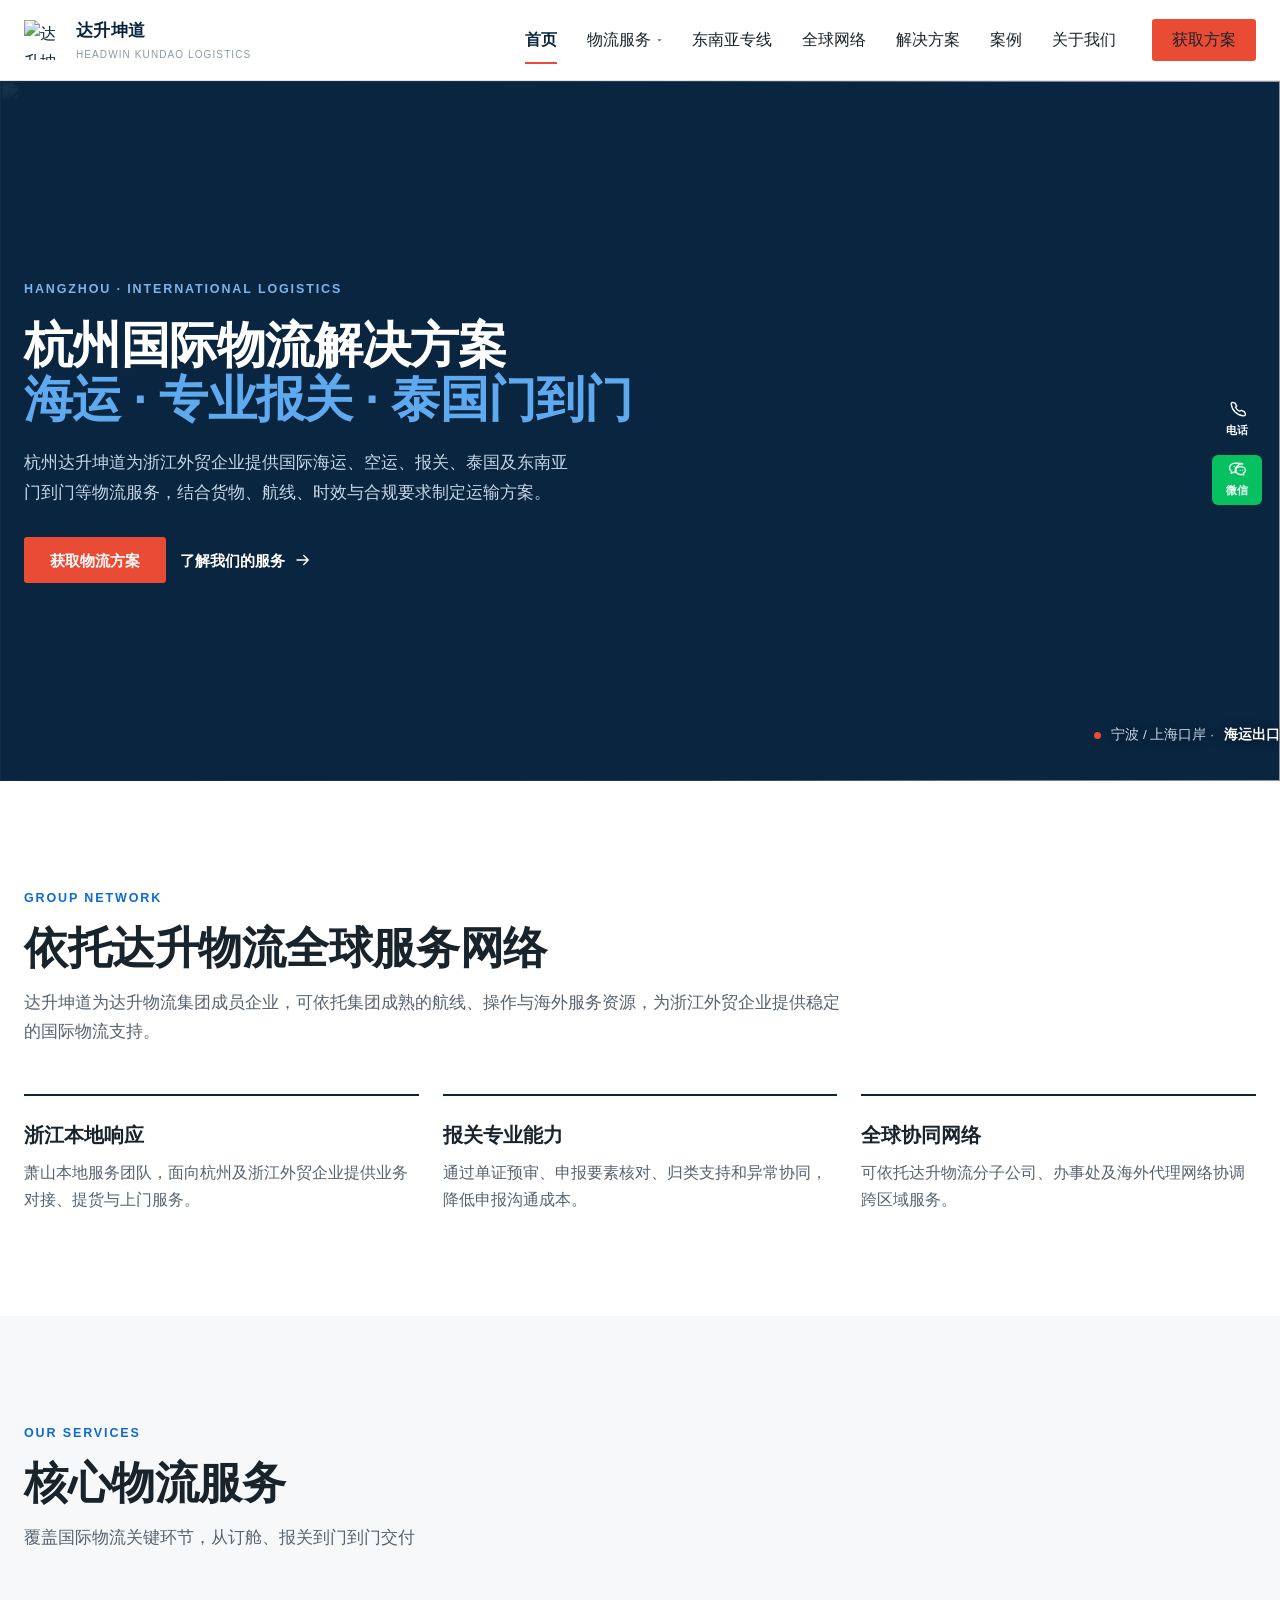
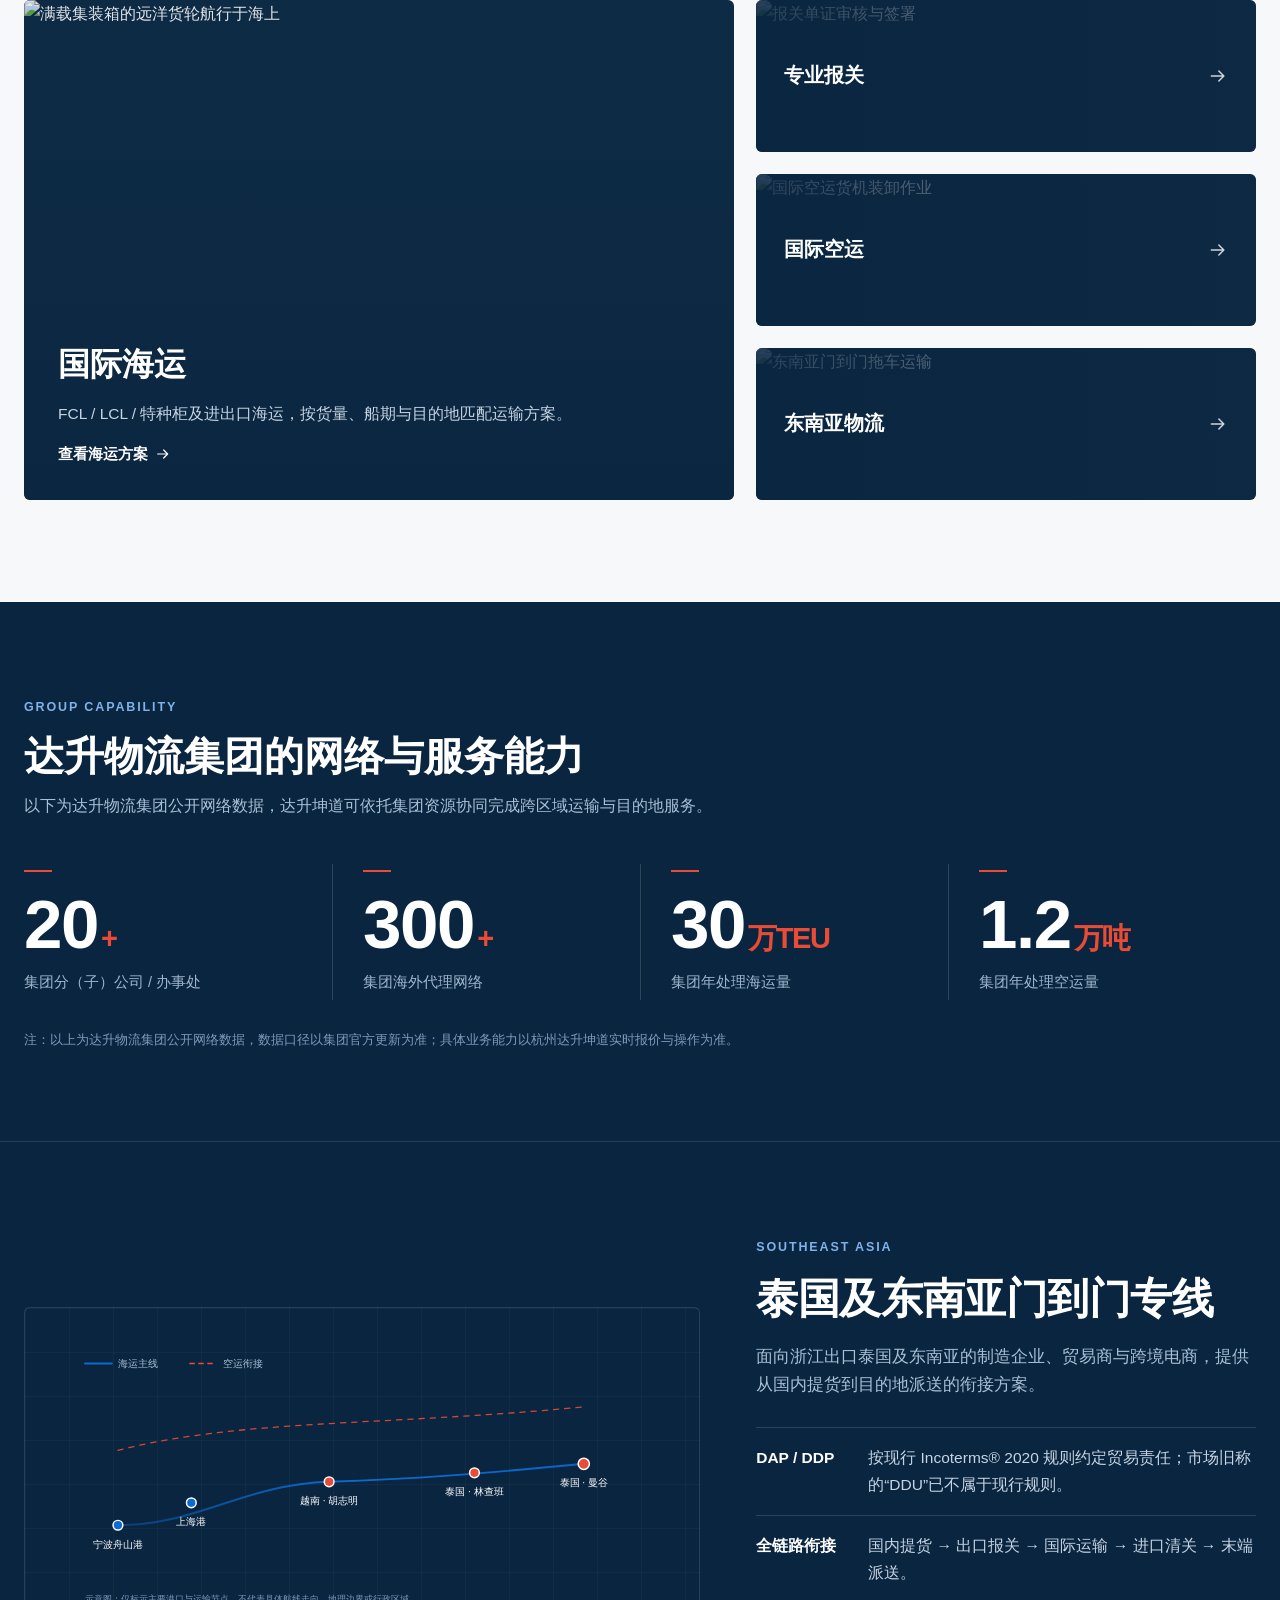
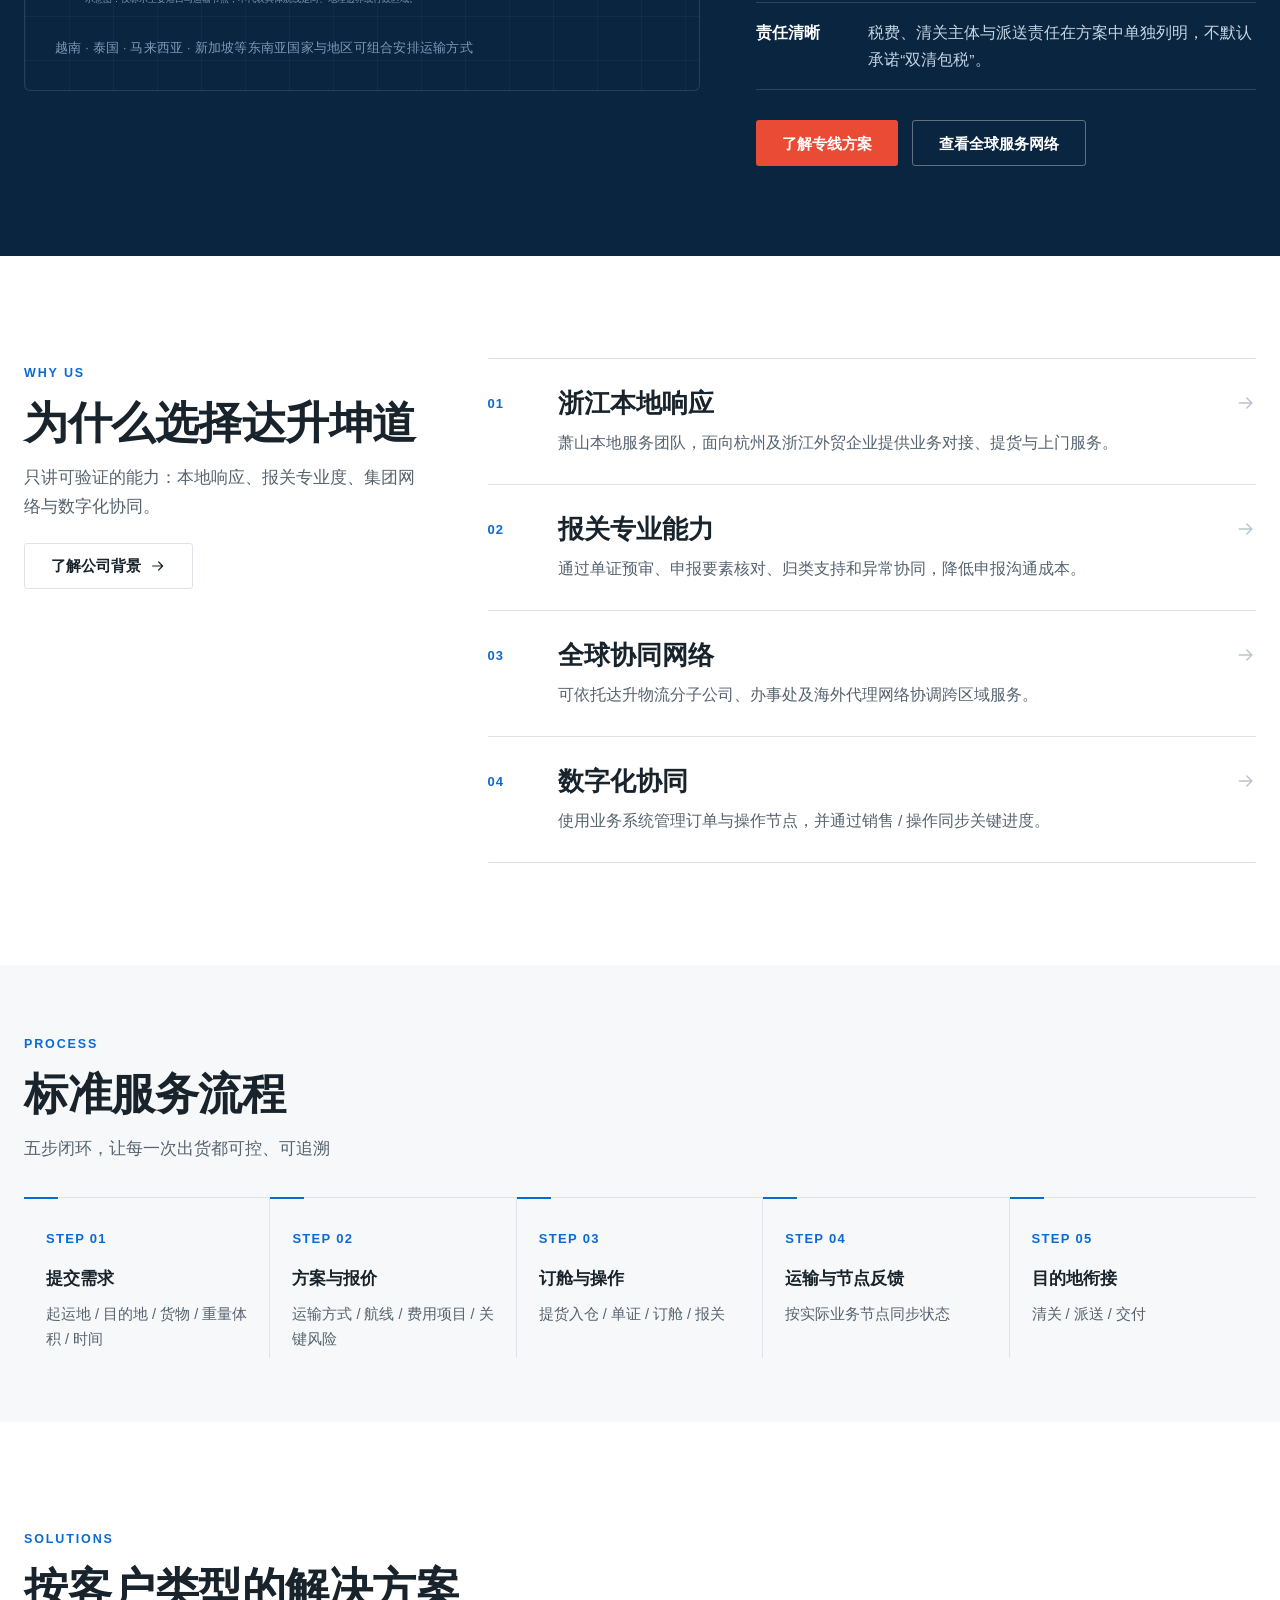
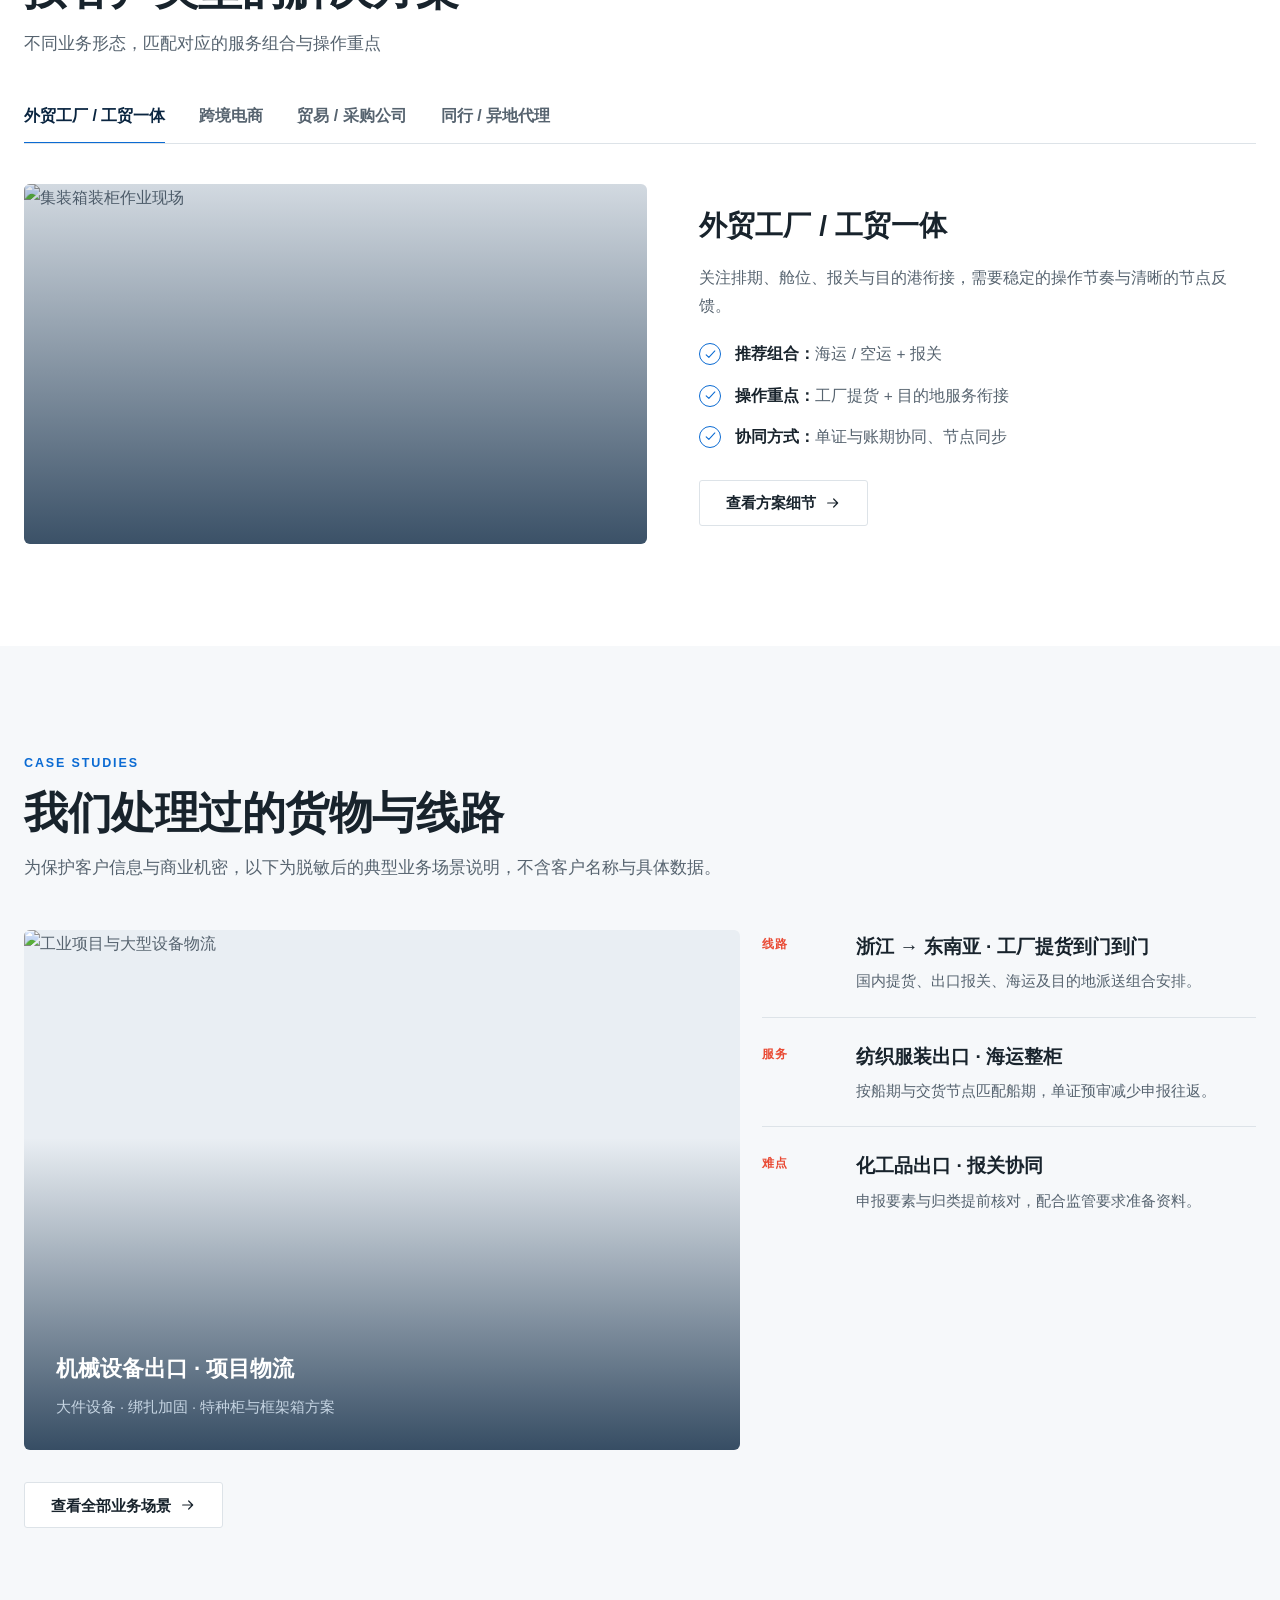
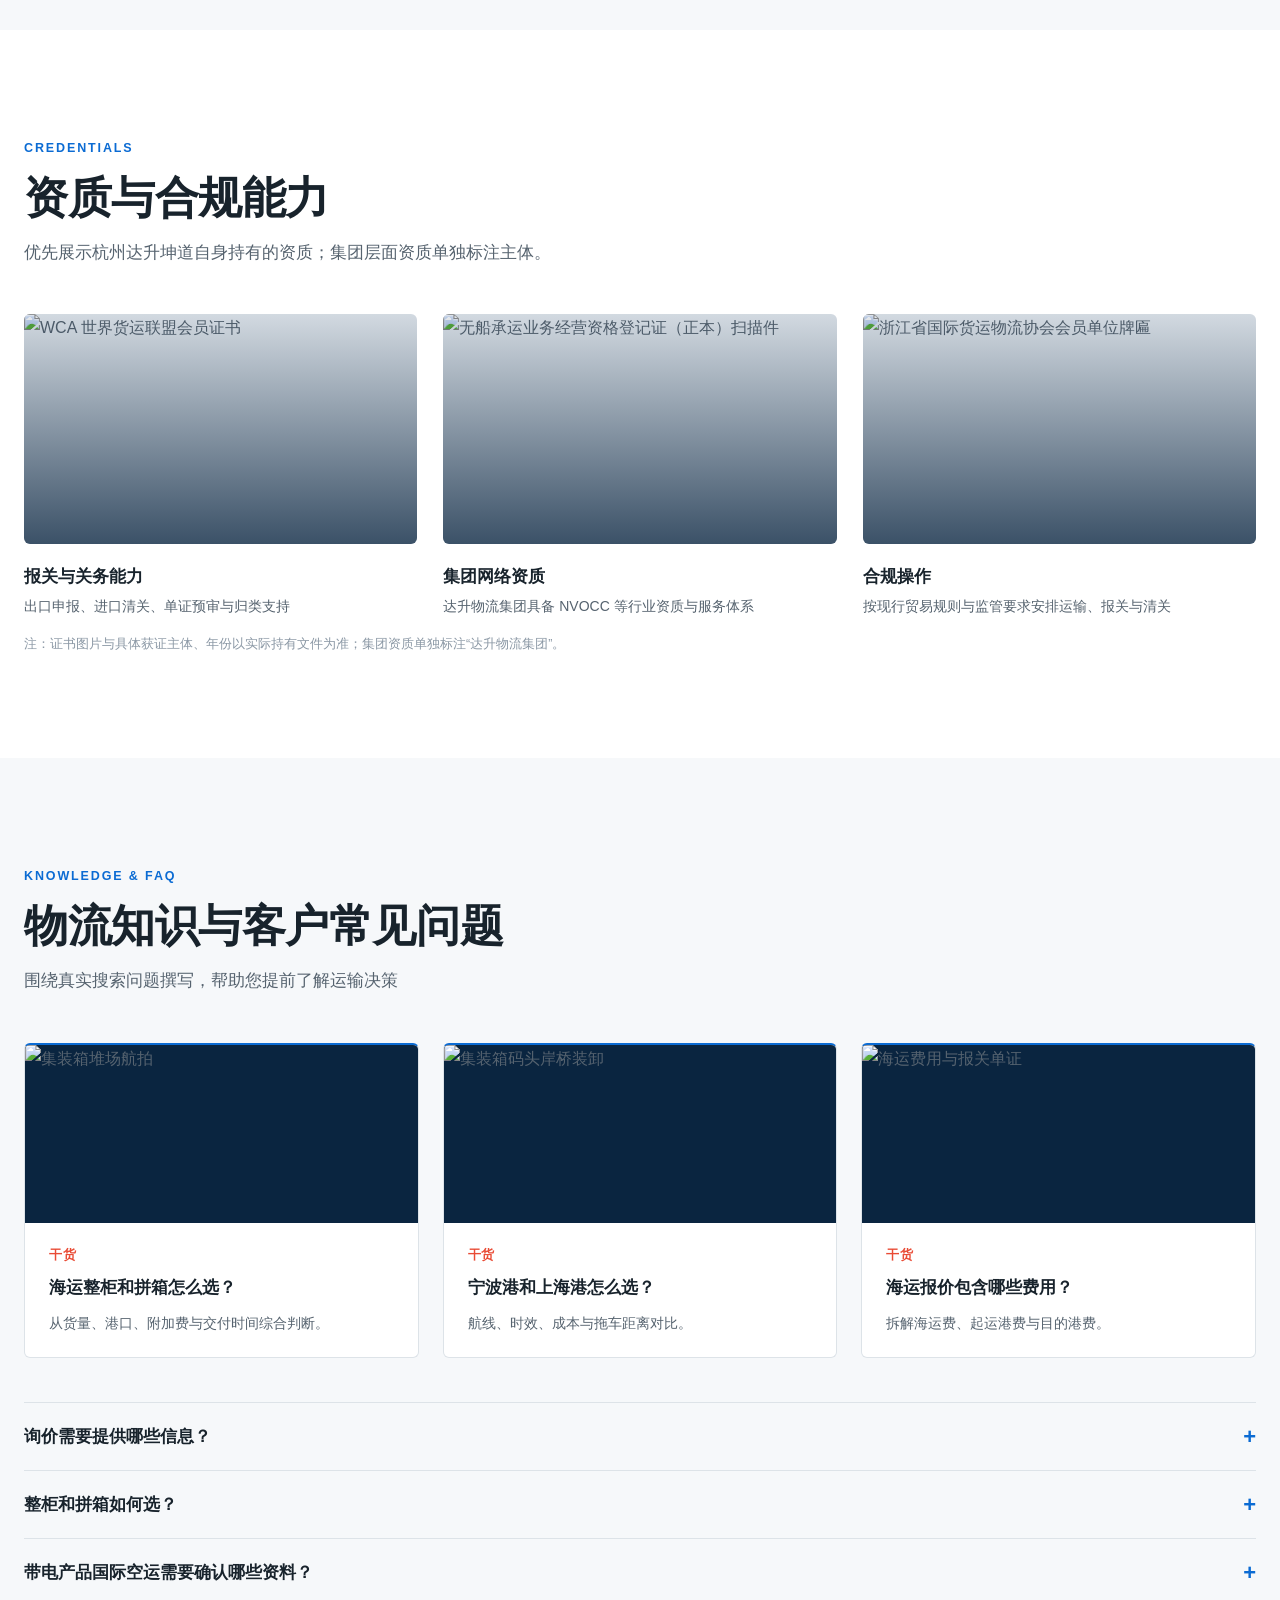
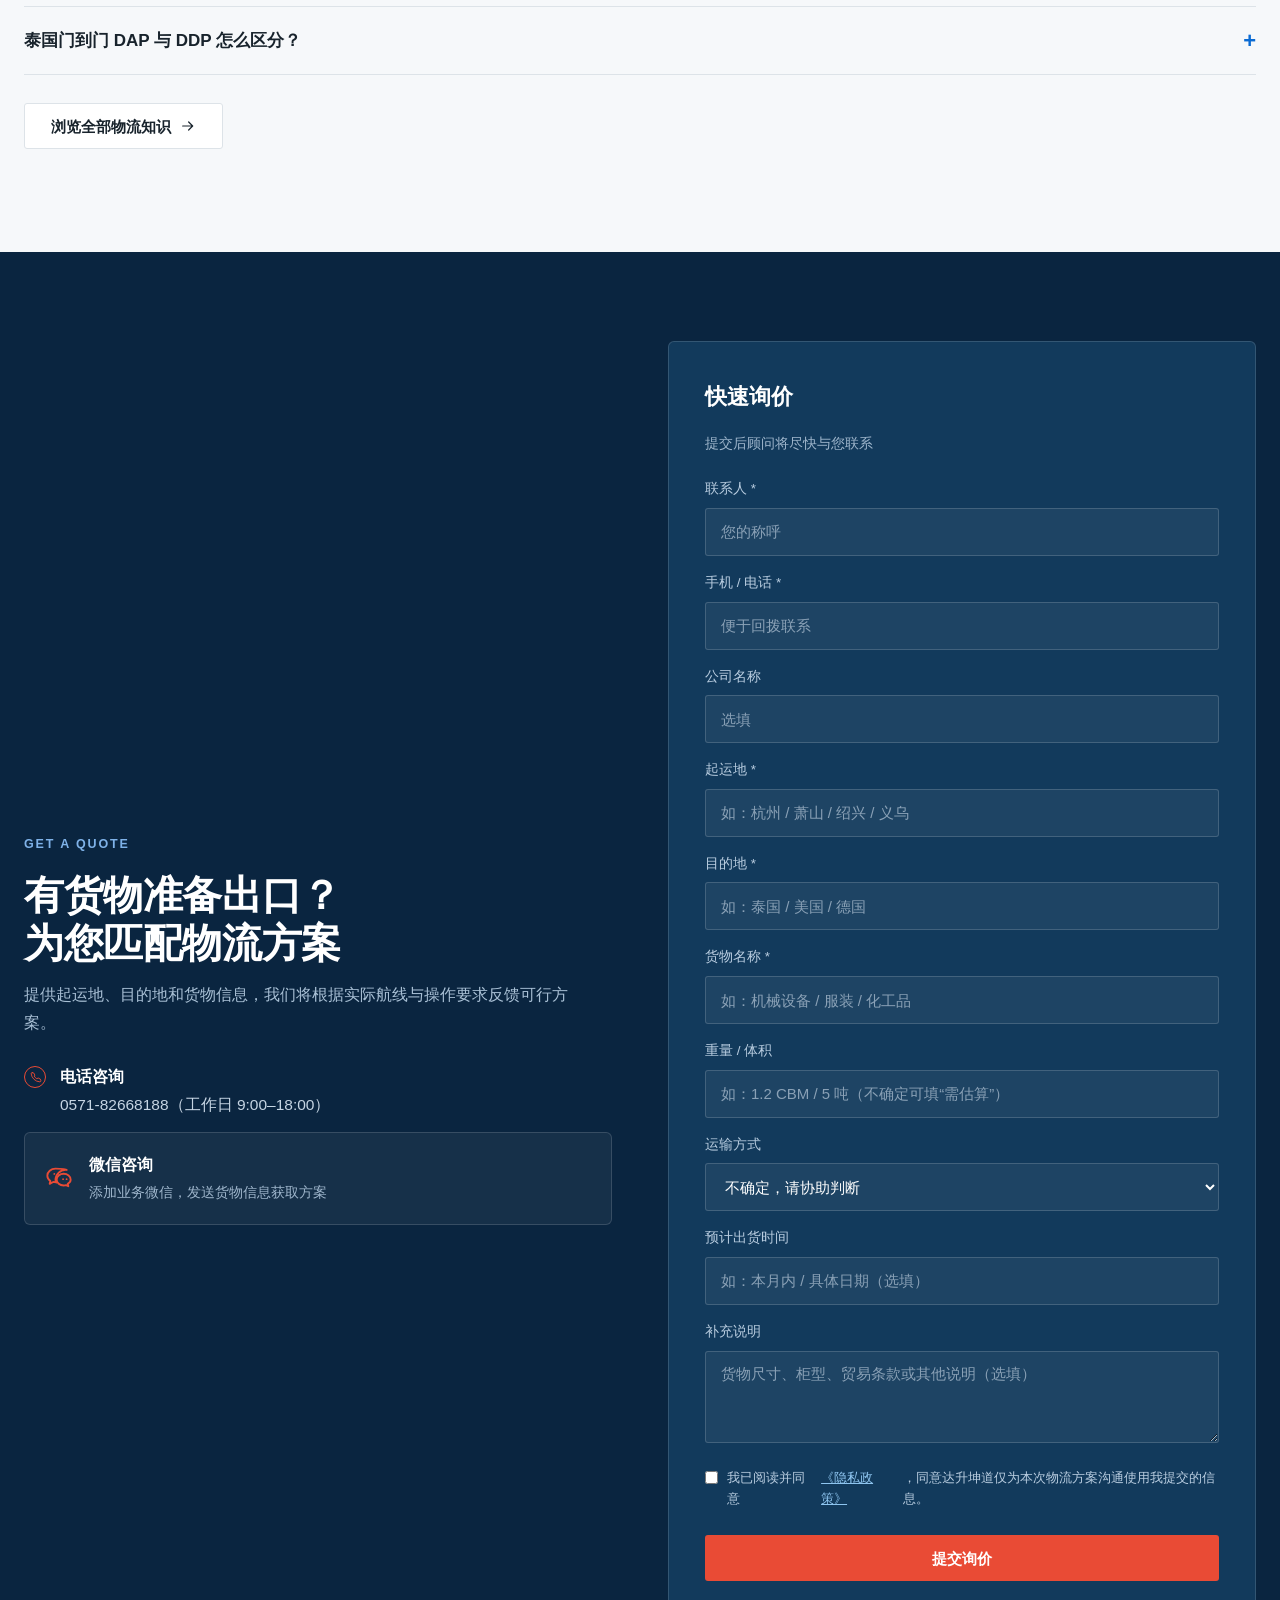
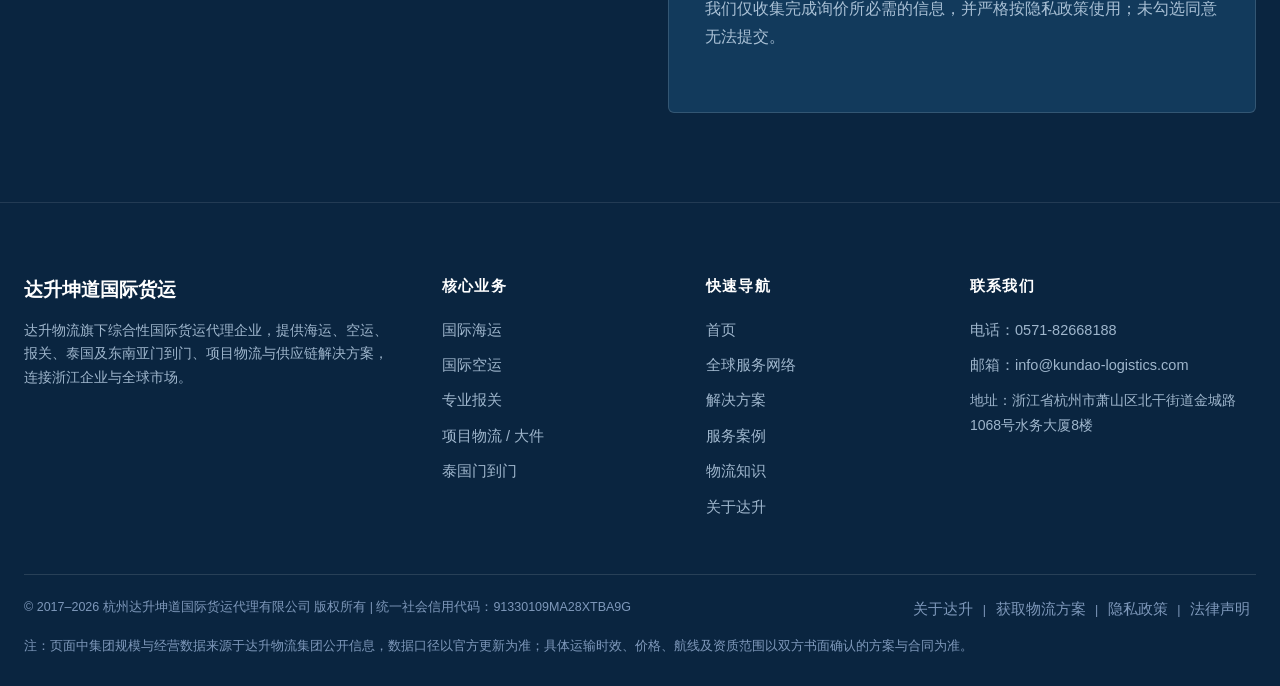
==== commit 05e2b122: "update: index.html" ====
--- a/index.html
+++ b/index.html
@@ -13,6 +13,7 @@
 <meta property="og:url" content="https://tydianshang.github.io/daskundao-website/">
 <meta property="og:description" content="杭州达升坤道为浙江外贸企业提供国际海运、空运、专业报关与泰国门到门等国际物流解决方案。">
 <meta property="og:image" content="https://tydianshang.github.io/daskundao-website/assets/img-hero-port.jpg">
+<link rel="preload" as="image" href="assets/img-hero-port.webp" fetchpriority="high">
 <link rel="stylesheet" href="css/style.css">
 <script type="application/ld+json">
 {
@@ -37,7 +38,7 @@
 <!-- 01 · Header / Navigation（白底 80px，无第二层顶部条） -->
 <header class="nav">
   <div class="container">
-    <a class="logo" href="index.html"><span class="mark">达</span><span class="txt"><b>达升坤道</b><span>HEADWIN KUNDAO LOGISTICS</span></span></a>
+    <a class="logo" href="index.html"><img class="mark-img" src="assets/logo-mark.png" alt="达升坤道 HEADWIN LOGISTICS 标志" width="40" height="40"><span class="txt"><b>达升坤道</b><span>HEADWIN KUNDAO LOGISTICS</span></span></a>
     <nav class="menu" id="menu">
       <a href="index.html" class="active">首页</a>
       <div class="has-dropdown">
@@ -63,7 +64,7 @@
 <!-- 02 · Hero：全宽实景背景 Banner（左文叠加，实景图作为背景） -->
 <section class="hero">
   <div class="hero-bg" aria-hidden="true">
-    <img src="assets/img-hero-port.jpg" alt="" width="1536" height="934" fetchpriority="high">
+    <img src="assets/img-hero-port.webp" alt="" width="1920" height="840" fetchpriority="high">
   </div>
   <div class="container">
     <div class="hero-copy">
@@ -114,7 +115,7 @@
     </div>
     <div class="svc">
       <a class="svc-main reveal" href="sea.html">
-        <img src="assets/img-sea.jpg" alt="国际海运集装箱船靠泊港口" loading="lazy">
+        <img src="assets/img-sea.webp" alt="满载集装箱的远洋货轮航行于海上" loading="lazy">
         <div class="body">
           <h3>国际海运</h3>
           <p>FCL / LCL / 特种柜及进出口海运，按货量、船期与目的地匹配运输方案。</p>
@@ -123,15 +124,15 @@
       </a>
       <div class="svc-side">
         <a class="svc-tile reveal" href="customs.html">
-          <img src="assets/img-customs.jpg" alt="出口报关单证" loading="lazy">
+          <img src="assets/img-customs.webp" alt="报关单证审核与签署" loading="lazy">
           <div class="body"><h3>专业报关</h3><svg class="ico"><use href="assets/icons.svg#ic-arrow"></use></svg></div>
         </a>
         <a class="svc-tile reveal" href="air.html">
-          <img src="assets/img-air.jpg" alt="国际空运货站装运" loading="lazy">
+          <img src="assets/img-air.webp" alt="国际空运货机装卸作业" loading="lazy">
           <div class="body"><h3>国际空运</h3><svg class="ico"><use href="assets/icons.svg#ic-arrow"></use></svg></div>
         </a>
         <a class="svc-tile reveal" href="thailand.html">
-          <img src="assets/img-thailand.jpg" alt="东南亚港口物流场景" loading="lazy">
+          <img src="assets/img-thailand.webp" alt="东南亚门到门拖车运输" loading="lazy">
           <div class="body"><h3>东南亚物流</h3><svg class="ico"><use href="assets/icons.svg#ic-arrow"></use></svg></div>
         </a>
       </div>
@@ -285,7 +286,7 @@
     </div>
 
     <div class="tabpane on">
-      <div class="media" style="min-height:360px"><img src="assets/img-loading.jpg" alt="工厂货物装柜作业" loading="lazy"></div>
+      <div class="media" style="min-height:360px"><img src="assets/img-loading.webp" alt="集装箱装柜作业现场" loading="lazy"></div>
       <div>
         <h3 style="font-size:clamp(22px,2.4vw,28px);color:var(--ink);font-weight:700;margin-bottom:14px">外贸工厂 / 工贸一体</h3>
         <p style="color:var(--body);margin-bottom:20px">关注排期、舱位、报关与目的港衔接，需要稳定的操作节奏与清晰的节点反馈。</p>
@@ -297,7 +298,7 @@
     </div>
 
     <div class="tabpane">
-      <div class="media" style="min-height:360px"><img src="assets/img-air.jpg" alt="跨境电商空运货物装机" loading="lazy"></div>
+      <div class="media" style="min-height:360px"><img src="assets/img-air.webp" alt="跨境电商空运货物装机" loading="lazy"></div>
       <div>
         <h3 style="font-size:clamp(22px,2.4vw,28px);color:var(--ink);font-weight:700;margin-bottom:14px">跨境电商</h3>
         <p style="color:var(--body);margin-bottom:20px">多批次、补货节奏、海外仓与成本平衡，需要灵活的运输组合与稳定的时效预期。</p>
@@ -309,7 +310,7 @@
     </div>
 
     <div class="tabpane">
-      <div class="media" style="min-height:360px"><img src="assets/img-customs.jpg" alt="出口报关与单证统筹" loading="lazy"></div>
+      <div class="media" style="min-height:360px"><img src="assets/img-customs.webp" alt="出口报关与单证统筹" loading="lazy"></div>
       <div>
         <h3 style="font-size:clamp(22px,2.4vw,28px);color:var(--ink);font-weight:700;margin-bottom:14px">贸易 / 采购公司</h3>
         <p style="color:var(--body);margin-bottom:20px">多工厂集货、单证统筹与信息同步，需要统一口径的对账与操作协同。</p>
@@ -321,7 +322,7 @@
     </div>
 
     <div class="tabpane">
-      <div class="media" style="min-height:360px"><img src="assets/img-project.jpg" alt="项目物流大件货物运输" loading="lazy"></div>
+      <div class="media" style="min-height:360px"><img src="assets/img-project.webp" alt="工业项目物流现场" loading="lazy"></div>
       <div>
         <h3 style="font-size:clamp(22px,2.4vw,28px);color:var(--ink);font-weight:700;margin-bottom:14px">同行 / 异地代理</h3>
         <p style="color:var(--body);margin-bottom:20px">本地操作、报关与特定航线互补，需要可靠的本地执行与资源对接。</p>
@@ -344,7 +345,7 @@
     </div>
     <div class="edcase">
       <div class="big">
-        <img src="assets/img-project.jpg" alt="机械设备项目物流运输" loading="lazy">
+        <img src="assets/img-project.webp" alt="工业项目与大型设备物流" loading="lazy">
         <div class="cap">
           <div class="t">机械设备出口 · 项目物流</div>
           <div class="d">大件设备 · 绑扎加固 · 特种柜与框架箱方案</div>
@@ -370,15 +371,15 @@
     </div>
     <div class="certs">
       <div class="cert">
-        <div class="cert-ph" role="img" aria-label="报关与关务资质证书扫描件待补充"><svg class="ico"><use href="assets/icons.svg#ic-customs"></use></svg><span>真实证书扫描件待补充</span></div>
+        <div class="media" role="img" aria-label="WCA 世界货运联盟会员证书"><img src="assets/cert-wca.webp" alt="WCA 世界货运联盟会员证书" loading="lazy"></div>
         <b>报关与关务能力</b><span>出口申报、进口清关、单证预审与归类支持</span>
       </div>
       <div class="cert">
-        <div class="cert-ph" role="img" aria-label="集团网络资质证书扫描件待补充"><svg class="ico"><use href="assets/icons.svg#ic-global"></use></svg><span>真实证书扫描件待补充</span></div>
+        <div class="media" role="img" aria-label="无船承运业务经营资格登记证（正本）扫描件"><img src="assets/cert-nvocc.webp" alt="无船承运业务经营资格登记证（正本）扫描件" loading="lazy"></div>
         <b>集团网络资质</b><span>达升物流集团具备 NVOCC 等行业资质与服务体系</span>
       </div>
       <div class="cert">
-        <div class="cert-ph" role="img" aria-label="合规操作文件待补充"><svg class="ico"><use href="assets/icons.svg#ic-check"></use></svg><span>真实文件待补充</span></div>
+        <div class="media" role="img" aria-label="浙江省国际货运物流协会会员单位牌匾"><img src="assets/cert-zjfa.webp" alt="浙江省国际货运物流协会会员单位牌匾" loading="lazy"></div>
         <b>合规操作</b><span>按现行贸易规则与监管要求安排运输、报关与清关</span>
       </div>
     </div>
@@ -395,9 +396,9 @@
       <p>围绕真实搜索问题撰写，帮助您提前了解运输决策</p>
     </div>
     <div class="grid cols-3">
-      <a class="post" href="knowledge.html#q1"><div class="thumb"><img src="assets/img-sea.jpg" alt="海运整柜与拼箱" loading="lazy"></div><div class="body"><span class="date">干货</span><h3>海运整柜和拼箱怎么选？</h3><p>从货量、港口、附加费与交付时间综合判断。</p></div></a>
-      <a class="post" href="knowledge.html#q2"><div class="thumb"><img src="assets/img-hero-port.jpg" alt="宁波港与上海港口岸对比" loading="lazy"></div><div class="body"><span class="date">干货</span><h3>宁波港和上海港怎么选？</h3><p>航线、时效、成本与拖车距离对比。</p></div></a>
-      <a class="post" href="knowledge.html#q3"><div class="thumb"><img src="assets/img-customs.jpg" alt="海运费用与报关单证" loading="lazy"></div><div class="body"><span class="date">干货</span><h3>海运报价包含哪些费用？</h3><p>拆解海运费、起运港费与目的港费。</p></div></a>
+      <a class="post" href="knowledge.html#q1"><div class="thumb"><img src="assets/img-containers.webp" alt="集装箱堆场航拍" loading="lazy"></div><div class="body"><span class="date">干货</span><h3>海运整柜和拼箱怎么选？</h3><p>从货量、港口、附加费与交付时间综合判断。</p></div></a>
+      <a class="post" href="knowledge.html#q2"><div class="thumb"><img src="assets/img-port-cranes.webp" alt="集装箱码头岸桥装卸" loading="lazy"></div><div class="body"><span class="date">干货</span><h3>宁波港和上海港怎么选？</h3><p>航线、时效、成本与拖车距离对比。</p></div></a>
+      <a class="post" href="knowledge.html#q3"><div class="thumb"><img src="assets/img-docs.webp" alt="海运费用与报关单证" loading="lazy"></div><div class="body"><span class="date">干货</span><h3>海运报价包含哪些费用？</h3><p>拆解海运费、起运港费与目的港费。</p></div></a>
     </div>
 
     <div class="acc" style="margin-top:44px">
--- a/css/style.css
+++ b/css/style.css
@@ -130,19 +130,25 @@
 .media:hover img{transform:scale(1.03)}
 .media.plain::after{background:linear-gradient(180deg,rgba(10,37,64,0) 40%,rgba(10,37,64,.72) 100%)}
 
-/* ===== Hero（首页）：左文右图非对称，680–760px ===== */
-.hero{background:#fff;color:var(--ink);padding:0;overflow:hidden}
-.hero .container{display:grid;grid-template-columns:1.02fr 1fr;gap:56px;align-items:center;min-height:700px;padding-top:36px;padding-bottom:36px}
-.hero h1{font-size:clamp(34px,4.1vw,56px);line-height:1.09;font-weight:800;color:var(--navy);letter-spacing:-.015em;margin:18px 0 22px}
-.hero h1 .hl{color:var(--blue)}
-.hero p.sub{font-size:17px;color:var(--body);max-width:560px;margin-bottom:30px;line-height:1.75}
-.hero .region{display:block;font-size:12.5px;font-weight:700;letter-spacing:.15em;text-transform:uppercase;color:var(--blue)}
+/* ===== Hero（首页）：全宽实景背景 Banner，左文叠加 ===== */
+.hero{position:relative;background:var(--navy);color:#fff;padding:0;overflow:hidden;isolation:isolate}
+.hero-bg{position:absolute;inset:0;z-index:0}
+.hero-bg img{width:100%;height:100%;object-fit:cover;object-position:60% 46%;display:block}
+/* 左侧深色压暗，保证文字可读；右侧保留实景质感 */
+.hero-bg::after{content:"";position:absolute;inset:0;background:linear-gradient(90deg,rgba(10,37,64,.95) 0%,rgba(10,37,64,.92) 34%,rgba(10,37,64,.80) 56%,rgba(10,37,64,.46) 78%,rgba(10,37,64,.26) 100%)}
+.hero .container{position:relative;z-index:2;display:flex;flex-direction:column;justify-content:center;min-height:700px;padding-top:104px;padding-bottom:104px}
+.hero-copy{max-width:740px}
+.hero h1{font-size:clamp(34px,3.85vw,54px);line-height:1.09;font-weight:800;color:#fff;letter-spacing:-.015em;margin:18px 0 22px}
+.hero h1 .hl{color:#5fa9ef}
+.hero h1 .nb{white-space:nowrap}
+.hero p.sub{font-size:17px;color:#c6d7e6;max-width:560px;margin-bottom:30px;line-height:1.75}
+.hero .region{display:block;font-size:12.5px;font-weight:700;letter-spacing:.15em;text-transform:uppercase;color:#7cb5ea}
 .hero .cta{display:flex;gap:14px;flex-wrap:wrap;align-items:center}
-.hero-art{position:relative;border-radius:var(--radius);overflow:hidden;min-height:540px;background:#e9eef3}
-.hero-art img{position:absolute;inset:0;width:100%;height:100%;object-fit:cover}
-.hero-art .tagline{position:absolute;left:0;right:0;bottom:0;z-index:2;padding:22px 26px;background:linear-gradient(180deg,rgba(10,37,64,0),rgba(10,37,64,.82));color:#fff;font-size:14px;display:flex;align-items:center;gap:10px}
-.hero-art .tagline b{font-weight:700;color:#fff}
-.hero-art .tagline .dot{width:7px;height:7px;border-radius:50%;background:var(--warm);flex:none}
+.hero .btn-text{color:#fff}
+.hero .btn-text:hover{color:#8fc4f5}
+.hero-tagline{position:absolute;right:0;bottom:34px;z-index:2;display:flex;align-items:center;gap:10px;font-size:13.5px;color:#c9d9e8;text-shadow:0 1px 10px rgba(6,20,34,.85)}
+.hero-tagline b{font-weight:700;color:#fff}
+.hero-tagline .dot{width:7px;height:7px;border-radius:50%;background:var(--warm);flex:none}
 
 /* ===== 内页 Hero（模板 A/B/C）：420–520px，左标题 + 右业务大图 ===== */
 .page-banner{background:var(--navy);color:#fff;padding:0;position:relative;overflow:hidden}
@@ -514,8 +520,9 @@
   .footer .cols{grid-template-columns:1fr 1fr;gap:34px}
   .side-cta{display:none}
   .cta-band .container,.corridor .container,.page-banner.has-art .container{grid-template-columns:1fr;gap:34px}
-  .hero .container{grid-template-columns:1fr;gap:34px;min-height:0;padding-top:48px;padding-bottom:48px}
-  .hero-art{min-height:340px}
+  .hero .container{min-height:560px;padding-top:76px;padding-bottom:88px}
+  .hero-copy{max-width:620px}
+  .hero-tagline{bottom:26px}
   .svc{grid-template-columns:1fr}
   .svc-main{min-height:340px}
   .svc-side{grid-template-rows:none;grid-template-columns:1fr}
@@ -539,8 +546,13 @@
   .dropdown{position:static;opacity:1;visibility:visible;transform:none;box-shadow:none;border:none;border-radius:0;background:transparent;padding:0 0 8px 16px;margin:0}
   .dropdown a{padding:12px 0;color:var(--body);border-bottom:1px solid var(--line)}
   .caret{position:absolute;right:2px}
-  .hero h1{font-size:clamp(32px,8vw,42px)}
-  .hero-art{min-height:260px}
+  .hero h1{font-size:clamp(29px,7.4vw,40px)}
+  .hero .container{min-height:0;padding-top:70px;padding-bottom:64px}
+  .hero .region{font-size:11.5px;letter-spacing:.12em}
+  .hero p.sub{font-size:15.5px;margin-bottom:26px}
+  .hero-bg img{object-position:64% 50%}
+  .hero-bg::after{background:linear-gradient(180deg,rgba(10,37,64,.94) 0%,rgba(10,37,64,.88) 46%,rgba(10,37,64,.70) 72%,rgba(10,37,64,.92) 100%)}
+  .hero-tagline{position:static;margin-top:28px;font-size:13px}
   .page-banner .container{padding-top:48px;padding-bottom:48px}
   .page-banner.has-art .container{min-height:0}
   .pb-art{min-height:220px}
